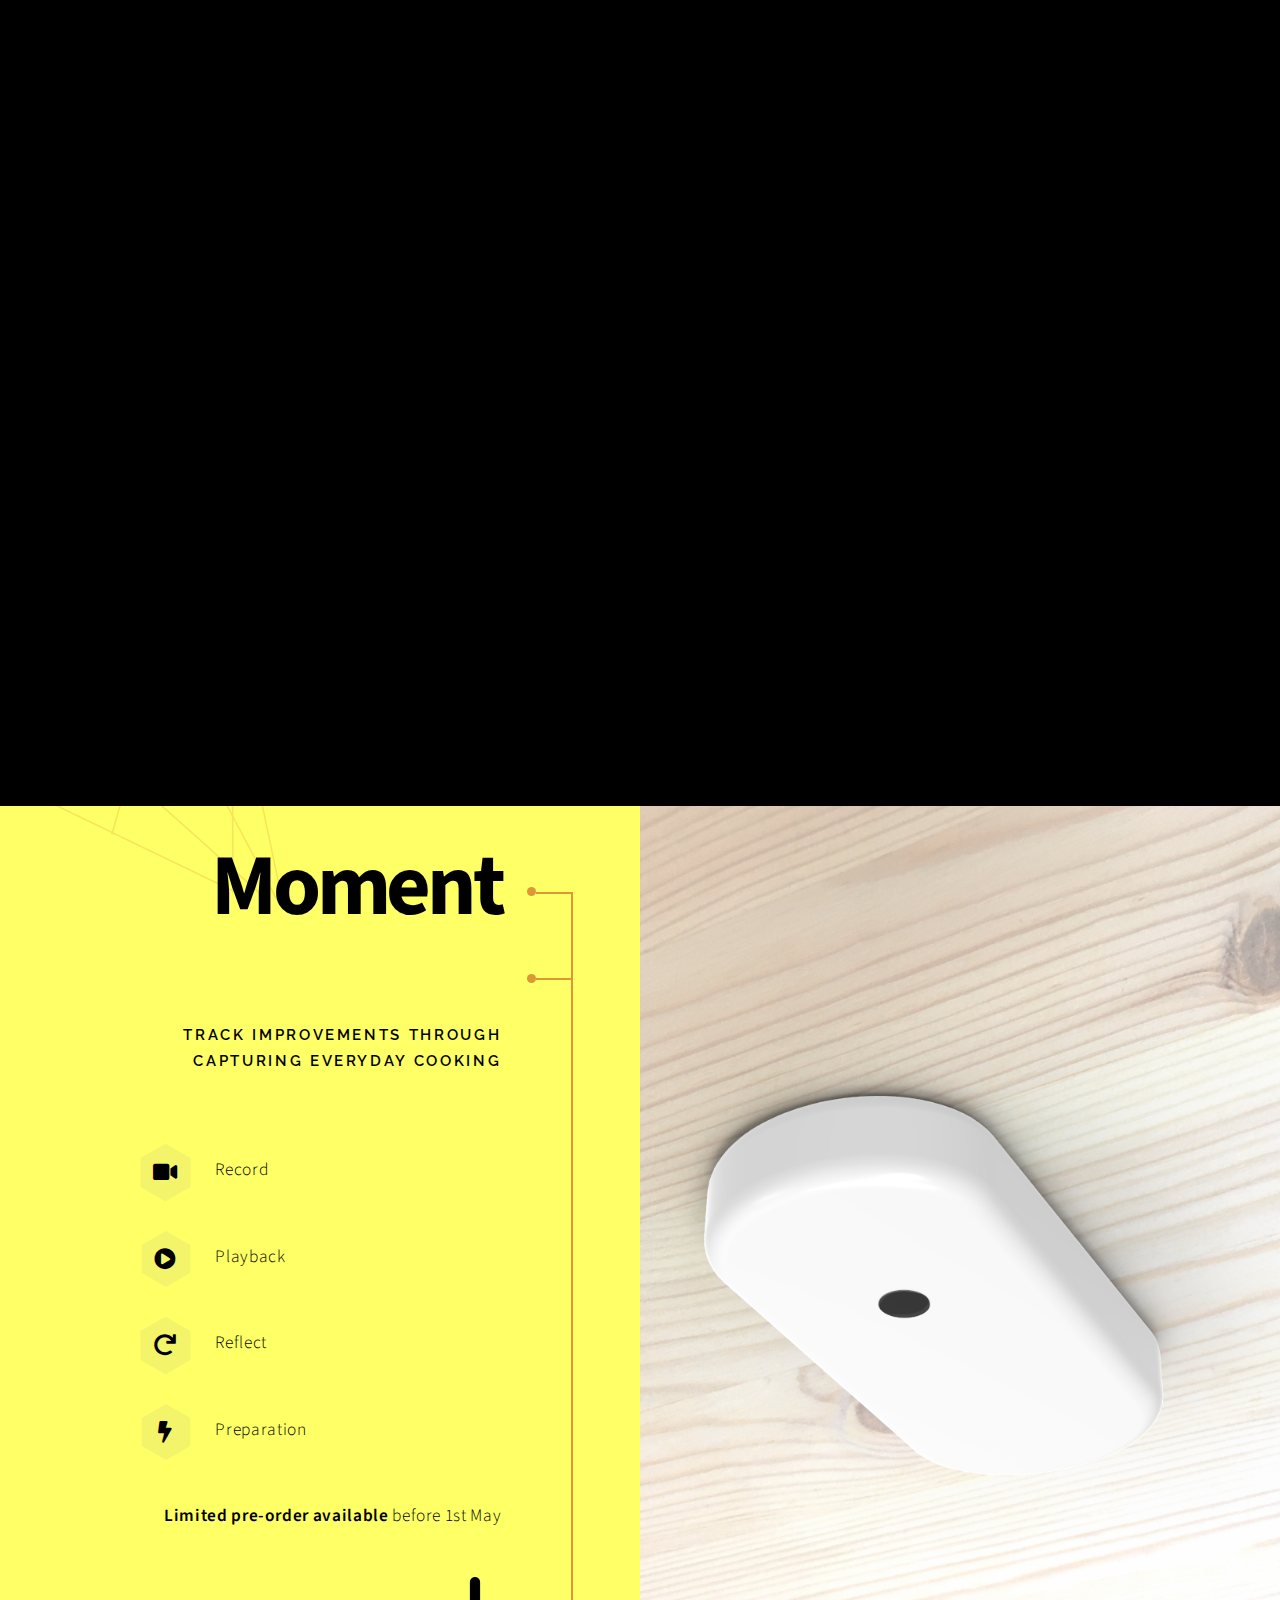
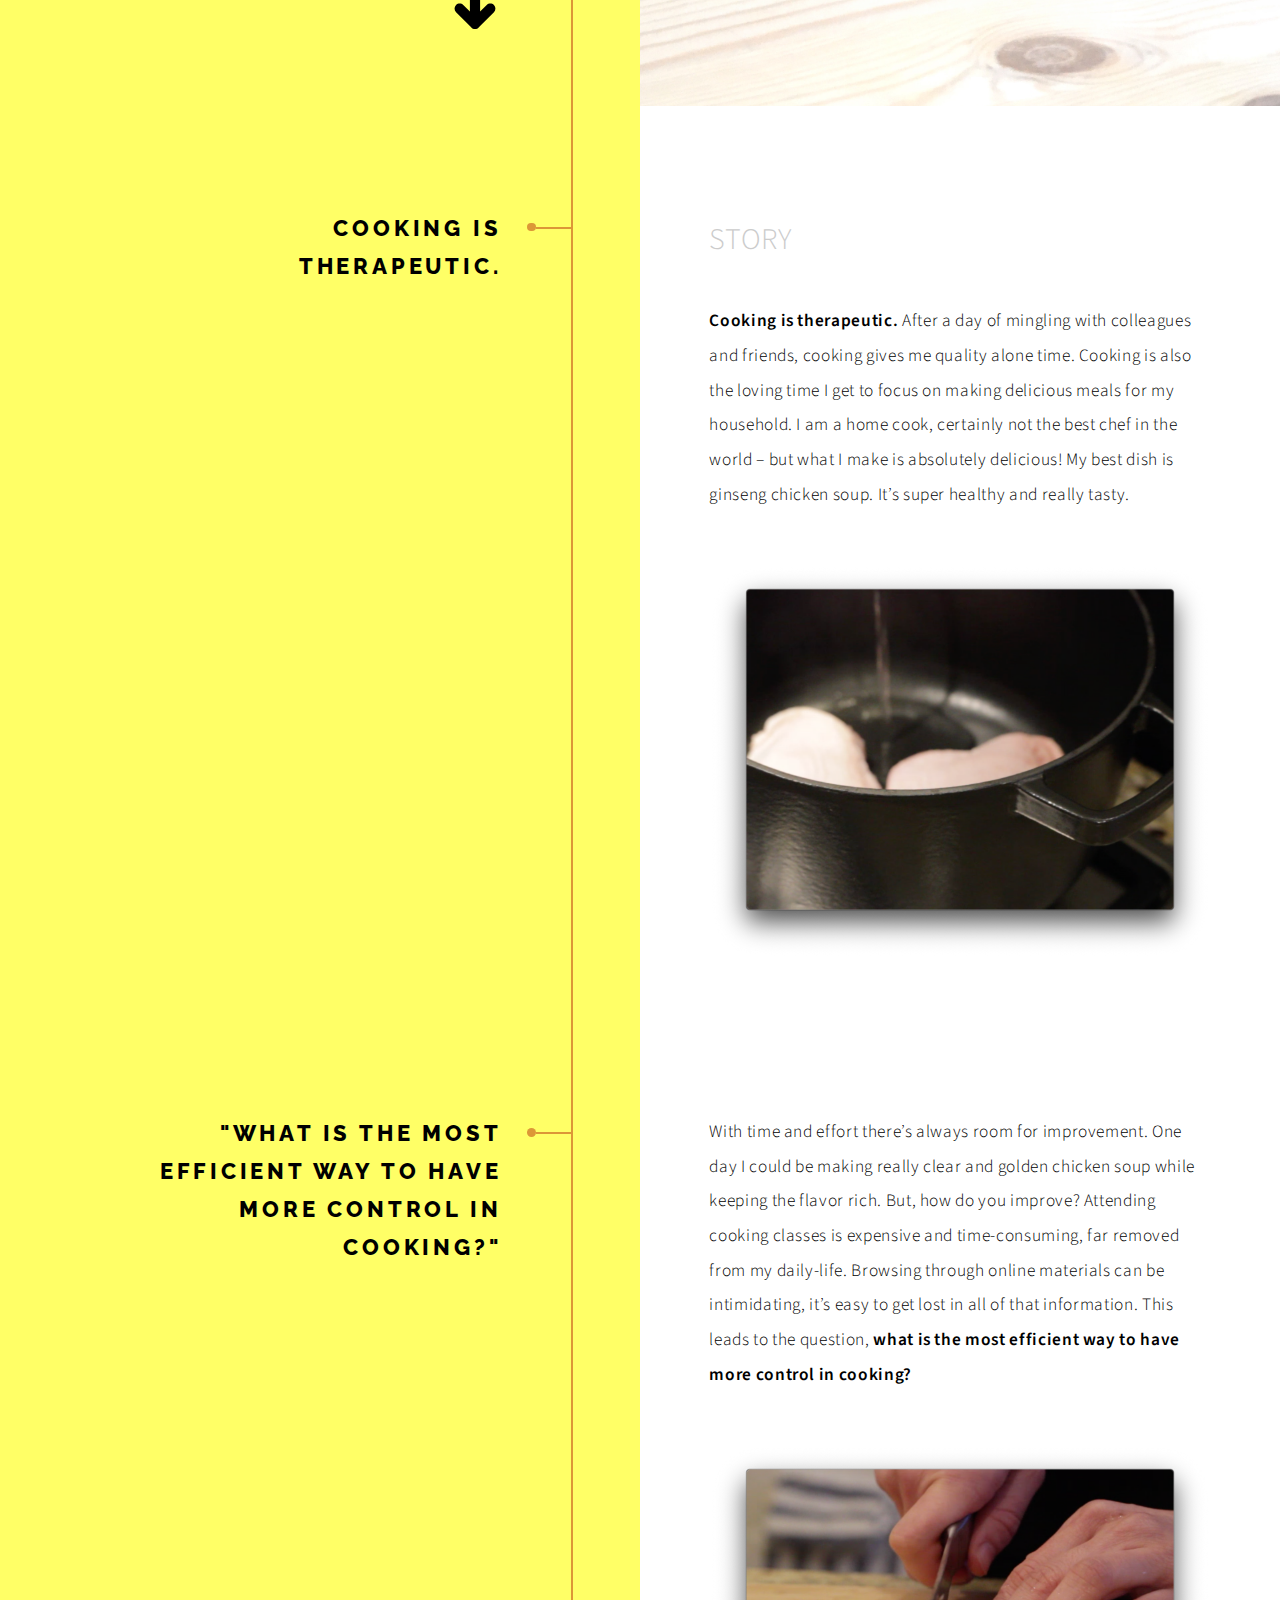
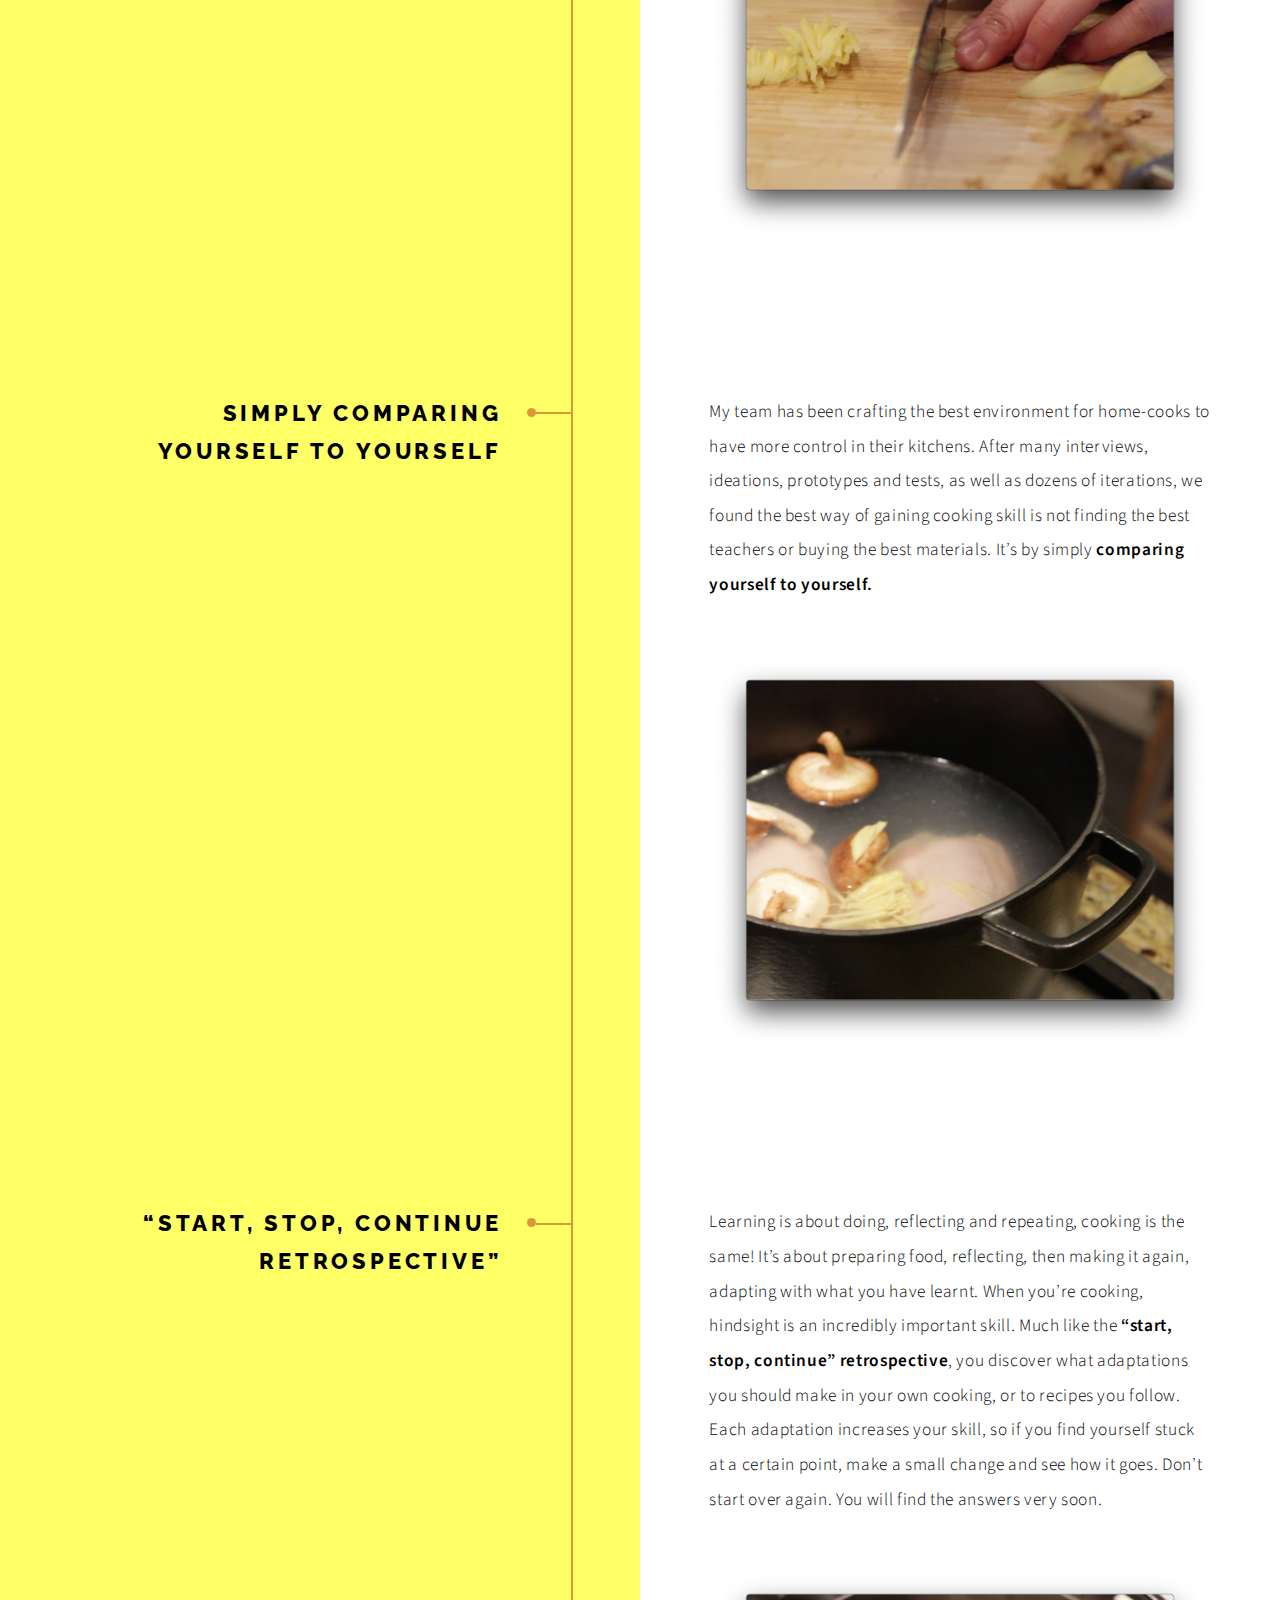
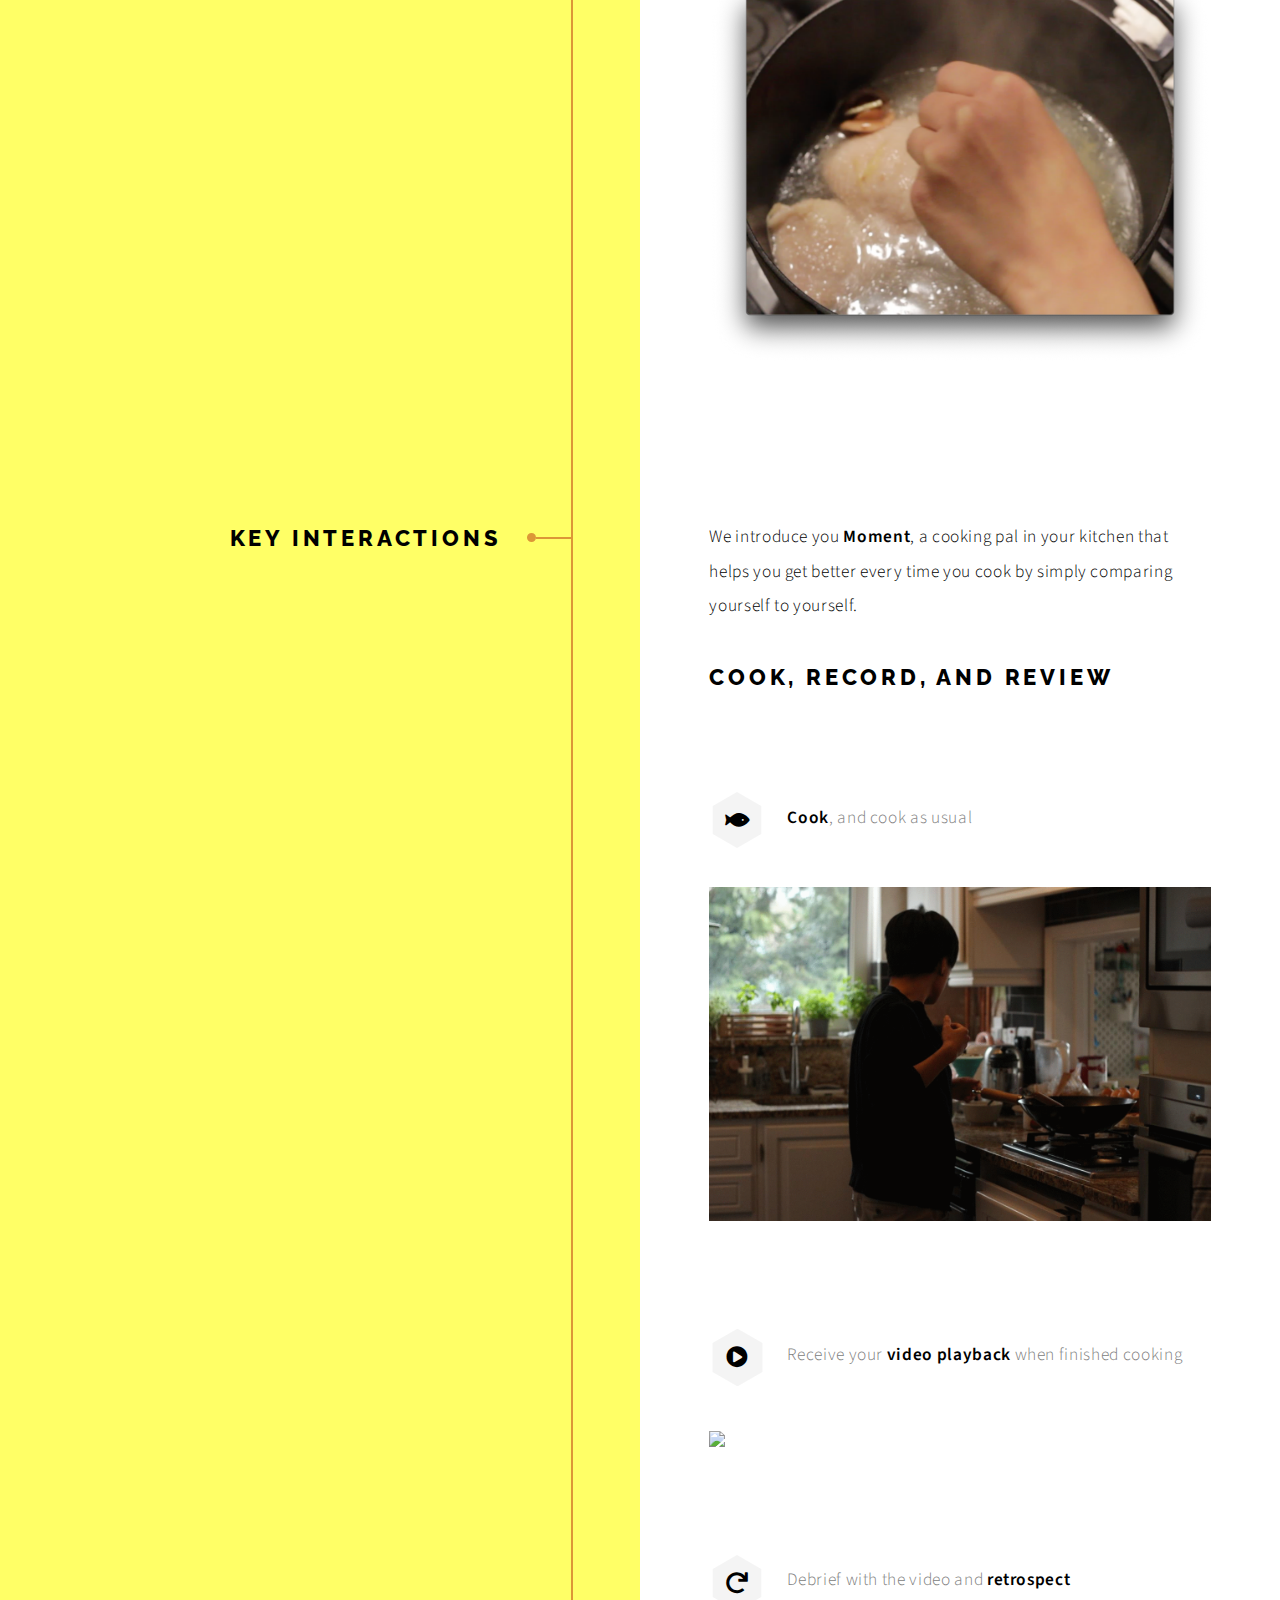
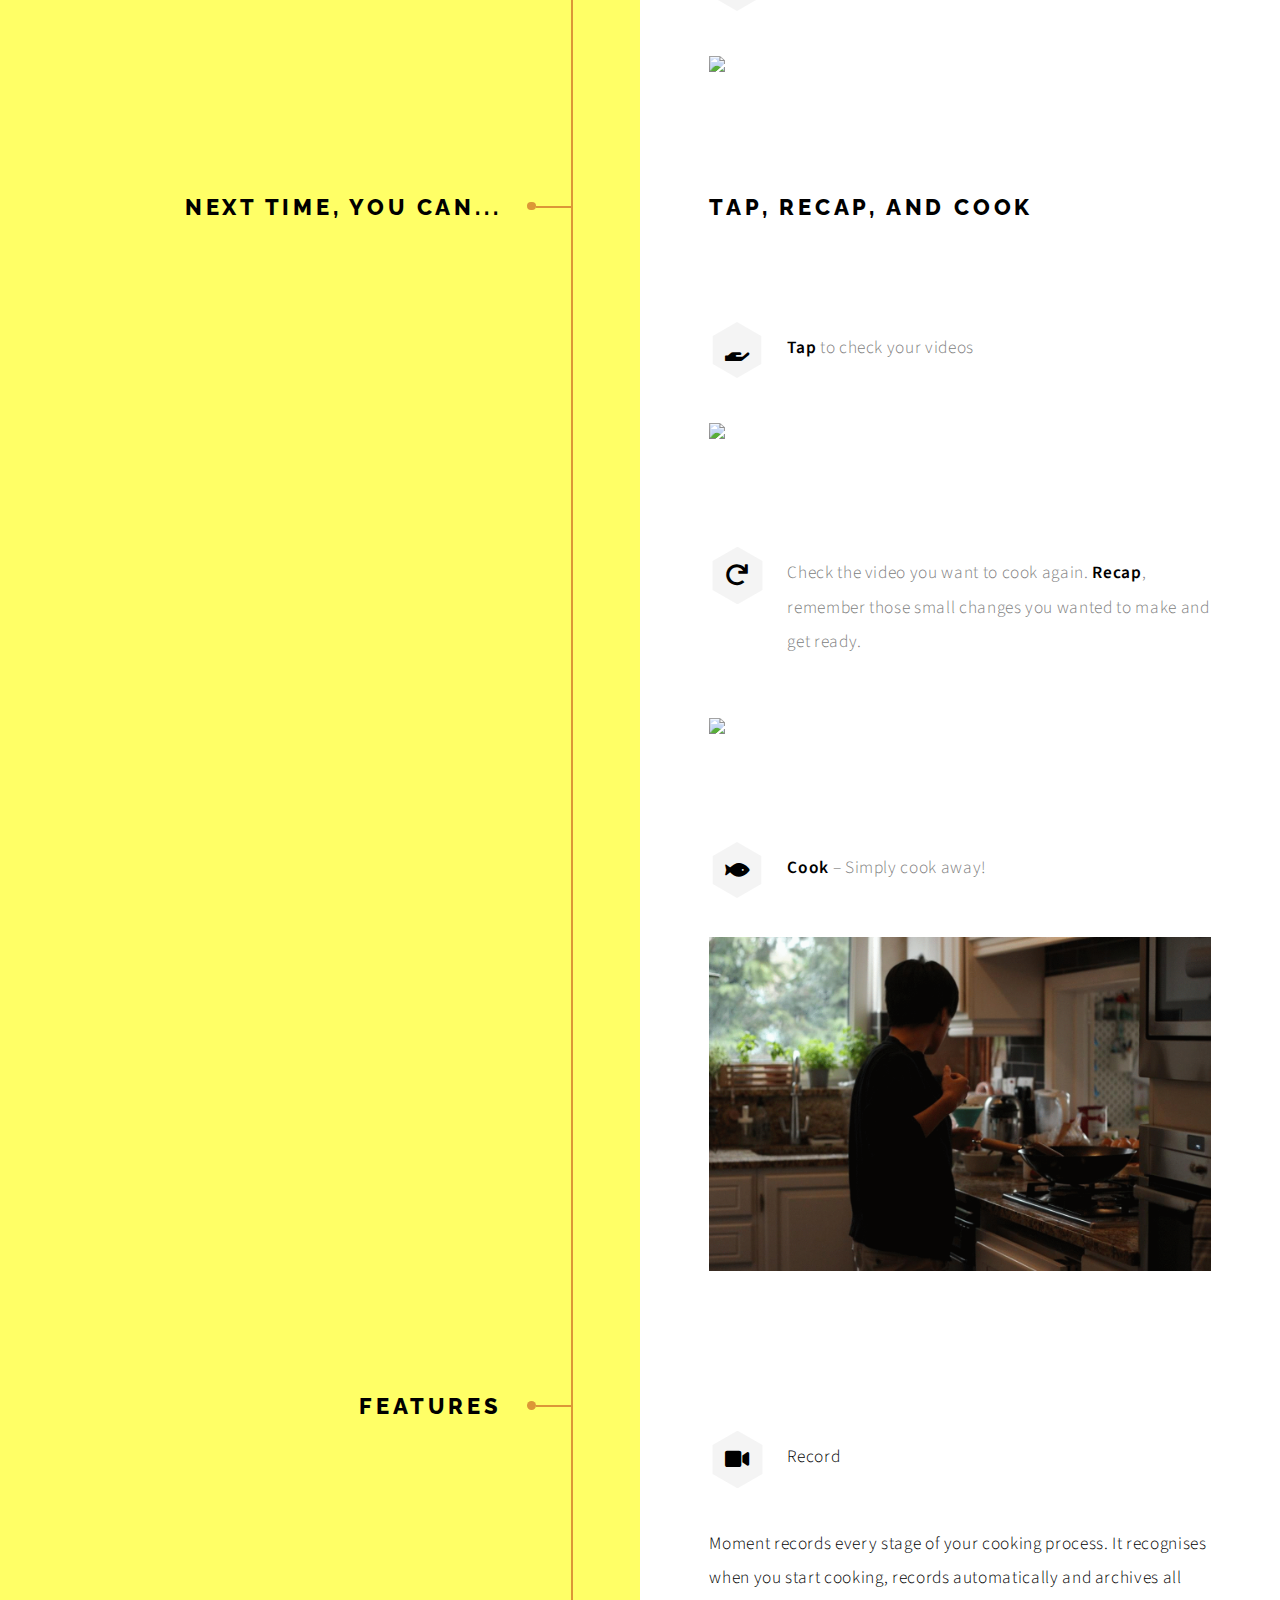
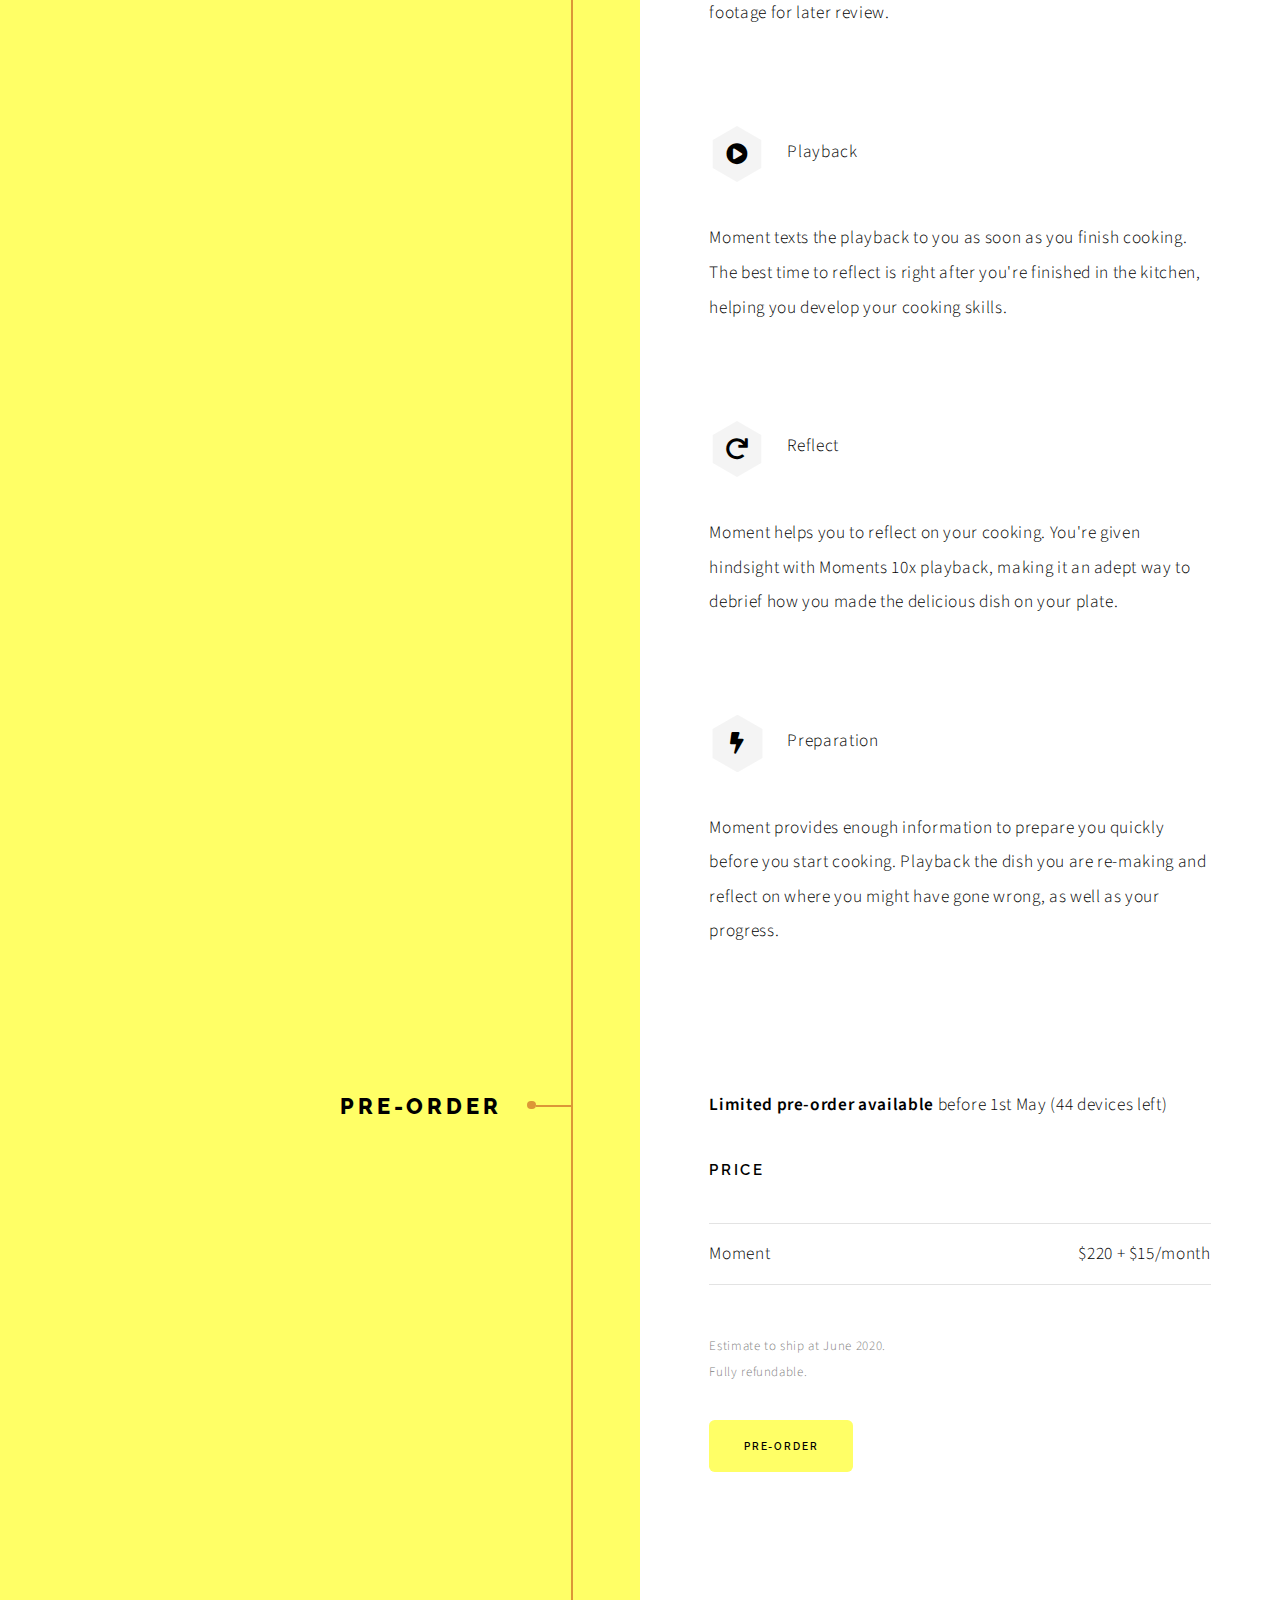
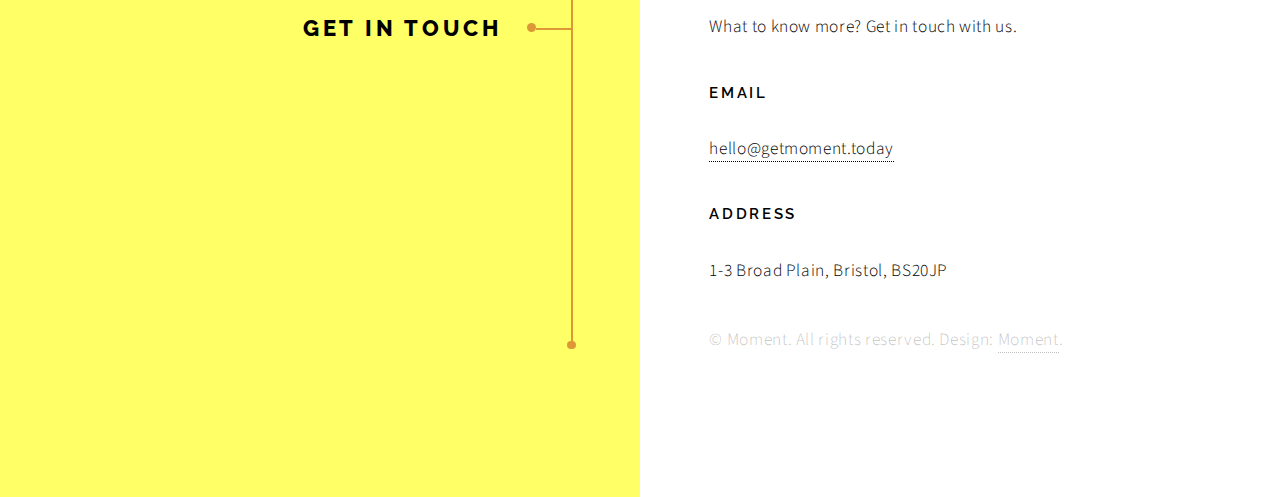
==== index.html @ 379351e0 "rm in your kitchen" ====
<!DOCTYPE HTML>
<!--
	Paradigm Shift by HTML5 UP
	html5up.net | @ajlkn
	Free for personal and commercial use under the CCA 3.0 license (html5up.net/license)
-->
<html>
	<head>
		<title>Moment is ready for pre-order!</title>
		<meta charset="utf-8" />
		<meta name="viewport" content="width=device-width, initial-scale=1, user-scalable=no" />
		<meta name="description" content="" />
		<meta name="keywords" content="" />
		<link rel="stylesheet" href="assets/css/main.css" />
	</head>
	<body>

	<div class="emvideo">
		<iframe width="100%" height="100%"
			src="https://www.youtube.com/embed/pTUvdCluKe8?&amp;version=3&amp;modestbranding=1&amp;rel=0&amp;autoplay=1&amp;loop=1&amp;showinfo=0"  frameborder="0" allowfullscreen>
		</iframe>
	</div>
<!-- wrapper -->
<!-- <div class="highlight-text">
<p>The best way to make improvements: comparing yourself to yourself.</p>
</div> -->
			<div id="wrapper" >
			
				<!-- Intro -->
					<section class="intro">
						<header>
							<h1>Moment</h1>
							<h2><!-- cook like a chef through  everyday cooking --></h2>
							<h3>Track improvements through capturing everyday cooking</h3>
						
							<div>
							<ul class="feature-icons">
								<!-- <li></li> -->
								<li class="icon solid fa-video">
									<div style="float: left;">Record</div></li>
								<li class="icon solid fa-play-circle" >
									<div style="float: left;">Playback</div></li>
								<li class="icon solid fa-redo">
									<div style="float: left;">Reflect</div></li>
								<li class="icon solid fa-bolt">
									<div style="float: left;">Preparation</div></li>
							</ul>

							</div>
							<p><strong>Limited pre-order available</strong> before 1st May</p>
							<ul class="actions">
								<li><a href="#pre-order" class="arrow scrolly"><span class="label">Next</span></a></li>
							</ul>
							
						</header>
					
								
							
						<div class="content">

							<span class="image fill" data-position="center"><img src="images/exp5.png" alt="" /></span>
							<!-- <div style="margin: 99% auto;">
							<ul class="feature-icons" style="position: absolute;">
								<li class="icon solid fa-video" style="width=20%;"><br><br>
									<span style="margin-left: -37.5%; " >Record</span></li>
								<li class="icon solid fa-play-circle" ><br><br>
									<span style="margin-left: -37.5%;">Playback</span></li>
								<li class="icon solid fa-redo"><br><br>
									<span style="margin-left: -37.5%;">Reflect</span></li>
								<li class="icon solid fa-bolt"><br><br>
									<span style="margin-left: -37.5%;">Preparation</span></li>
							</ul>

							</div> -->


			<!-- 			
							<ul class="actions white">
										<li><a href="https://youtu.be/LS_R91rTlcQ" target="_blank" class="button sm-button" style=" position: absolute; top: 50px; right: 50px; border-radius: 50px; background-color: white; opacity: 75%;">Play Video</a></li>
									</ul> -->

							
						</div>
					</section>
						

				<!-- Intro -->
				
					
				<!-- Section first-->
					<!-- Section first: me-->
					<section id="first">
						<header>

							<h2>Cooking is therapeutic.</h2>
						</header>

						<div class="content">

							<p style="font-size: 30px; color: #CCC;">STORY</p>
							<p><strong>Cooking is therapeutic. </strong>After a day of mingling with colleagues and friends, cooking gives me quality alone time. Cooking is also the loving time I get to focus on making delicious meals for my household. I am a home cook, certainly not the best chef in the world – but what I make is absolutely delicious! My best dish is ginseng chicken soup. It’s super healthy and really tasty.</p>
							<span class="image main"><img src="images/story1.png" alt="" /></span>
						</div>
					</section>

					<!-- Section first: problem statement-->
					<section id="first">
						<header>
							<h2>"What is the most efficient way to have more control in cooking?"</h2>
						</header>
						<div class="content">
							<p>With time and effort there’s always room for improvement. One day I could be making really clear and golden chicken soup while keeping the flavor rich. But, how do you improve? Attending cooking classes is expensive and time-consuming, far removed from my daily-life. Browsing through online materials can be intimidating, it’s easy to get lost in all of that information. This leads to the question, <strong>what is the most efficient way to have more control in cooking?</strong></p>

							
							<span class="image main"><img src="images/story2.png" alt="" /></span>
						</div>
					</section>

					<!-- Section first: team, making process-->
					<section id="first">
						<header>
							<h2>simply comparing yourself to yourself</h2>
						</header>
						<div class="content">

							<p>My team has been crafting the best environment for home-cooks to have more control in their kitchens. After many interviews, ideations, prototypes and tests, as well as dozens of iterations, we found the best way of gaining cooking skill is not finding the best teachers or buying the best materials. It’s by simply <strong> comparing yourself to yourself.</strong></p>
							<span class="image main"><img src="images/story3.png" alt="" /></span>
						</div>
					</section>

						<!-- Section first: start stop continue retrospective-->
					<section id="first">
						<header>
							<h2>“Start, stop, continue retrospective”</h2>
						</header>
						<div class="content">
							<p>Learning is about doing, reflecting and repeating, cooking is the same! It’s about preparing food, reflecting, then making it again, adapting with what you have learnt. When you’re cooking, hindsight is an incredibly important skill. Much like the <strong>“start, stop, continue” retrospective</strong>, you discover what adaptations you should make in your own cooking, or to recipes you follow. Each adaptation increases your skill, so if you find yourself stuck at a certain point, make a small change and see how it goes. Don’t start over again. You will find the answers very soon.</p>

							<span class="image main"><img src="images/story4.png" alt="" /></span>
						</div>
					</section>

					<!-- Section Key interaction 1-->
					<section>
						<header>
							<h2>Key interactions</h2>
							<!-- <h2>Cook, record, and review </h2> -->
						</header>
						<div class="content">
							<!-- <p style="font-size: 30px; color: #CCC;">KEY INTERACTIONS</p> -->
							<p>We introduce you <strong>Moment</strong>, a cooking pal in your kitchen that helps you get better every time you cook by simply comparing yourself to yourself.</p>

							<h2>Cook, record, and review </h2>
							<!-- Cook -->
							<ul class="feature-icons">
								<li class="icon solid fa-fish"> <strong>Cook</strong><span style="color:grey;">, and cook as usual</span> </li>
								
							</ul>
								<!-- <ul style="margin-left: 60px;">
									<li>Cook as usual</li>
									<li>No setup required</li>
									<li>Moment starts automatically</li>
								</ul> -->
							<img src="images/gif/1shu.gif" style="width: 100%; height:auto;"/>
							<!-- <iframe src="https://giphy.com/embed/JRgSTg8Em5nUZU7erB" width="400" height="320" frameBorder="0" class="giphy-embed" allowFullScreen></iframe><p><a href="https://giphy.com/gifs/JRgSTg8Em5nUZU7erB">via GIPHY</a></p> -->
								
							<!-- Notified -->
							<ul class="feature-icons" >
								<!-- fa-cloud-download-alt fa-photo-video  -->
								<li class="icon solid fa-play-circle" >  <span style="color:grey;"> Receive your <strong>video playback</strong>  when finished cooking</span></li>
								
							</ul>
								<!-- <ul style="margin-left: 60px;">
									<li>Moment stops automatically when you finish cooking</li>
									<li>You'll get notified when video's uploaded</li>
								</ul> -->
							<img src="images/gif/2notified.gif" style="width: 100%; height:auto;"/>
							
							<!-- Retrospect -->
							<ul class="feature-icons">
								<li class="icon solid fa-redo"> <span style="color:grey;"> Debrief with the video and</span> <strong>retrospect</strong></li>
								
							</ul>
							<!-- 	<ul style="margin-left: 60px;">
									<li>Check your video</li>
									<li>Debrief and Retrospect</li>
								</ul> -->
							<img src="images/gif/3michael.gif" style="width: 100%; height:auto;"/>
						
						
							
						</div>

					</section>

					<!-- Section Key interaction 2-->
					<section>
						<header>
							<h2>Next time, you can...</h2>
						</header>
						<div class="content">
							
							<!-- <p style="font-size: 30px; color: #EEE;"></p> -->
						<h2>Tap, recap, and cook</h2>
							<!-- Tap -->
							<ul class="feature-icons" >
								<li class="icon solid fa-hand-holding"><strong>Tap</strong><span style="color:grey;"> to check your videos</span></li>
								
							</ul>
							<!-- 	<ul style="margin-left: 60px;" style=" width: 800px;">
									<li>Tap Moment when you’re about to cook</li>
									<li>Access to your videos</li>
								</ul> -->
							<img src="images/gif/1tap.gif" style="width: 100%; height:auto;"/>

							<ul class="feature-icons" >
								<li class="icon solid fa-redo"> <span style="color:grey;">Check the video you want to cook again. <strong>Recap</strong>, remember those small changes you wanted to make and get ready.</span></li>
								
							</ul>
								<!-- <ul style="margin-left: 60px;" >
									<li>Review the dish you want to make again</li>
									<li>Get ready with just enough information</li>
									<li>Make mental notes on the hindsights</li>
								</ul> -->
							<img src="images/gif/3michael.gif" style="width: 100%; height:auto;"/>

							<ul class="feature-icons">
								<li class="icon solid fa-fish"><strong>Cook</strong><span style="color:grey;"> –  Simply cook away!</span></li>

							</ul>
							<!-- 	<ul style="margin-left: 60px;" style=" width: 800px;">
									<li>Cook naturally and creatively</li>
									<li>Pay attention to those hindsights</li>
									<li>Have more control in cooking over time</li>
								</ul> -->
							<img src="images/gif/1shu.gif" style="width: 100%; height:auto;"/>
						
							
						</div>
						
					</section>
					

				<!-- Section Values-->
					<section>
						<header>
							<h2>Features</h2>
						</header>
						<div class="content">
							
							<ul class="feature-icons">
								<li class="icon solid fa-video">Record</li>
							</ul>
							<p>Moment records every stage of your cooking process. It recognises when you start cooking, records automatically and archives all footage for later review.</p>
							<ul class="feature-icons">
								<li class="icon solid fa-play-circle">Playback</li>
							</ul>
							<p >Moment texts the playback to you as soon as you finish cooking. The best time to reflect is right after you're finished in the kitchen, helping you develop your cooking skills.</p>
							<ul class="feature-icons">
								<li class="icon solid fa-redo">Reflect</li>
							</ul>
							<p >Moment helps you to reflect on your cooking. You're given hindsight with Moments 10x playback, making it an adept way to debrief how you made the delicious dish on your plate.</p>
							<ul class="feature-icons">
								<li class="icon solid fa-bolt">Preparation</li>
							</ul>
							<p >Moment provides enough information to prepare you quickly before you start cooking. Playback the dish you are re-making and reflect on where you might have gone wrong, as well as your progress.</p>

							<!-- <ul class="feature-icons">
								<li class="icon solid fa-video">Auto Record</li>
							</ul>
							<p style="width:30em;">Moment records every moment of your cooking for you. It recognizes when you start cooking, records automatically and archives all your cooking for later review.</p>
							<ul class="feature-icons">
								<li class="icon solid fa-play-circle">Instant Playback</li>
							</ul>
							<p style="width:30em;"> Moment texts you the playback every time you finish cooking. The best timing for retrospective is right after cooking.</p>
							<ul class="feature-icons">
								<li class="icon solid fa-redo">Nimble Retrospect</li>
							</ul>
							<p style="width:30em;">Moment helps you to retrospect and hindsight efficiently. It gives you a 10x playback which makes it the most nimble way to debrief what makes the delicious dish in front of you.</p>
							<ul class="feature-icons">
								<li class="icon solid fa-bolt">Efficient Preparation</li>
							</ul>
							<p style="width:30em;">Moment provides you just enough information to get ready quickly before cooking. Play back the dish you want to cook again, that playback will set you ready straight away.</p> -->
						</div>
					</section>

					

				<!-- Section -->
<!-- 					<section>
						<header>
							<h2>IN YOUR KITCHEN</h2>
						</header>
						<div class="content">
							<p>We design Moment to look good <strong>in your kitchen</strong> as it blends well in the background.</p>

						
								<section>
									<header>
										<h3>in your kitchen</h3>
										<p>Place Moment in your kitchen, whether it's under wall cabinets or on the wall right above hobs. Put it, forget about it, and cook as usual. </p>
									</header>
									<div class="content">
										<div class="gallery">
											<a href="images/gallery/fulls/kitchen06.jpg" class="landscape"><img src="images/gallery/thumbs/kitchen06.jpg" alt="" /></a>
											<a href="images/gallery/fulls/kitchen02.jpg" ><img src="images/gallery/thumbs/kitchen02.jpg" alt="" /></a>
											<a href="images/gallery/fulls/kitchen03.jpg"><img src="images/gallery/thumbs/kitchen03.jpg" alt="" /></a>
											<a href="images/gallery/fulls/kitchen08.jpg" class="landscape"><img src="images/gallery/thumbs/kitchen08.jpg" alt="" /></a>
										</div>
									</div>
								</section>

						</div>
					</section> -->

				<!-- Section -->
					<section id="pre-order">
						<header>
							<h2>Pre-order</h2>
						</header>
						<div class="content">
							<p><strong>Limited pre-order available</strong> before 1st May (44 devices left) </p>
							
							<h4>Price</h4>
							<ul class="alt">
								<li></li>
								<li>
								Moment <div style="float: right;">$220 + $15/month</div>
								<br>							
								</li>
								<li></li>
								
							</ul>

							<div style="font-size: small; color: grey;"> Estimate to ship at June 2020. <br> Fully refundable. <br></div>
							<br>
							
									<ul class="actions">
										<li><a href="https://www.paypal.me/getmomenttoday/220" class="button primary">Pre-order</a></li>
									</ul>
						</div>
					</section>

				<!-- Section -->
					<section>
						<header>
							<h2>Get in touch</h2>
						</header>
						<div class="content">
							<!-- <p><strong>Get in touch</strong> with us through email.</p> -->

							<p>What to know more? Get in touch with us.</p>
							<h4>Email</h4>
							<a href="#">hello@getmoment.today</a>
							
							<p>
							<h4>Address</h4>
							<span>1-3 Broad Plain, Bristol, BS20JP</span>
							</p>
						

						</div>
						<footer>
						

						</footer>
					</section>

				<!-- Copyright -->

					<div class="copyright">&copy; Moment. All rights reserved. Design: <a href="https://getmomemt.today">Moment</a>.</div>

			</div>

		<!-- Scripts -->
			<script src="assets/js/jquery.min.js"></script>
			<script src="assets/js/jquery.scrolly.min.js"></script>
			<script src="assets/js/browser.min.js"></script>
			<script src="assets/js/breakpoints.min.js"></script>
			<script src="assets/js/util.js"></script>
			<script src="assets/js/main.js"></script>

	</body>
</html>
---- assets/css/main.css ----
@charset "UTF-8";
@import 'fontawesome-all.min.css';
@import url("https://fonts.googleapis.com/css?family=Source+Sans+Pro:300,600,700,300i,600i,700i|Raleway:600,800");
/*
	Paradigm Shift by HTML5 UP
	html5up.net | @ajlkn
	Free for personal and commercial use under the CCA 3.0 license (html5up.net/license)
*/
html, body, div, span, applet, object,
iframe, h1, h2, h3, h4, h5, h6, p, blockquote,
pre, a, abbr, acronym, address, big, cite,
code, del, dfn, em, img, ins, kbd, q, s, samp,
small, strike, strong, sub, sup, tt, var, b,
u, i, center, dl, dt, dd, ol, ul, li, fieldset,
form, label, legend, table, caption, tbody,
tfoot, thead, tr, th, td, article, aside,
canvas, details, embed, figure, figcaption,
footer, header, hgroup, menu, nav, output, ruby,
section, summary, time, mark, audio, video {
  margin: 0;
  padding: 0;
  border: 0;
  font-size: 100%;
  font: inherit;
  vertical-align: baseline;
}

article, aside, details, figcaption, figure,
footer, header, hgroup, menu, nav, section {
  display: block;
}

body {
  line-height: 1;
}

ol, ul {
  list-style: none;
}

blockquote, q {
  quotes: none;
}
blockquote:before, blockquote:after, q:before, q:after {
  content: "";
  content: none;
}

table {
  border-collapse: collapse;
  border-spacing: 0;
}

body {
  -webkit-text-size-adjust: none;
}

mark {
  background-color: transparent;
  color: inherit;
}

input::-moz-focus-inner {
  border: 0;
  padding: 0;
}

input, select, textarea {
  -moz-appearance: none;
  -webkit-appearance: none;
  -ms-appearance: none;
  appearance: none;
}

/* Basic */
@-ms-viewport {
  width: device-width;
}
body {
  -ms-overflow-style: scrollbar;
}

@media screen and (max-width: 480px) {
  html, body {
    min-width: 320px;
  }
}
html {
  box-sizing: border-box;
}

*, *:before, *:after {
  box-sizing: inherit;
}

html {
  overflow-x: hidden;
}

body {
  background: #ffffff;
  overflow-x: hidden;
}
body.is-preload *, body.is-preload *:before, body.is-preload *:after {
  -moz-animation: none !important;
  -webkit-animation: none !important;
  -ms-animation: none !important;
  animation: none !important;
  -moz-transition: none !important;
  -webkit-transition: none !important;
  -ms-transition: none !important;
  transition: none !important;
}

/* Typography */
html {
  font-size: 18pt;
}
@media screen and (max-width: 1920px) {
  html {
    font-size: 13pt;
  }
}
@media screen and (max-width: 1152px) {
  html {
    font-size: 14pt;
  }
}
@media screen and (max-width: 736px) {
  html {
    font-size: 12pt;
  }
}
@media screen and (max-width: 480px) {
  html {
    font-size: 11pt;
  }
}

body {
  background-color: #ffffff;
  color: #000000;
}

body, input, select, textarea {
  color: #000000;
  font-family: "Source Sans Pro", Helvetica, sans-serif;
  font-size: 1rem;
  font-weight: 300;
  letter-spacing: 0.0375em;
  line-height: 2;
}

a {
  -moz-transition: border-bottom-color 0.25s ease-in-out;
  -webkit-transition: border-bottom-color 0.25s ease-in-out;
  -ms-transition: border-bottom-color 0.25s ease-in-out;
  transition: border-bottom-color 0.25s ease-in-out;
  text-decoration: none;
  color: #000000;
  border-bottom: dotted 1px;
}
a:hover {
  text-decoration: none;
  border-bottom-color: transparent;
}

strong, b {
  font-weight: 600;
  color: #000000;
}

em, i {
  font-style: italic;
}

p {
  margin: 0 0 2rem 0;
}

h1, h2, h3, h4, h5, h6 {
  color: #000000;
  font-family: "Raleway", Helvetica, sans-serif;
  font-weight: 600;
  letter-spacing: 0.175em;
  line-height: 1.75;
  margin: 0 0 1.5rem 0;
  text-transform: uppercase;
}
h1 a, h2 a, h3 a, h4 a, h5 a, h6 a {
  color: inherit;
  text-decoration: none;
}

h1 {
  font-family: "Source Sans Pro", Helvetica, sans-serif;
  font-size: 5rem;
  font-weight: 700;
  letter-spacing: -0.05em;
  line-height: 1.1;
  margin: 0 0 1.5rem 0;
  text-transform: none;
}

h2 {
  font-size: 1.25rem;
  font-weight: 800;
  margin: 0 0 2rem 0;
}

h3 {
  font-size: 0.875rem;
}

h4 {
  font-size: 0.875rem;
}

h5 {
  font-size: 0.75rem;
}

h6 {
  font-size: 0.625rem;
}

@media screen and (max-width: 736px) {
  h1 {
    font-size: 4.5rem;
    line-height: 1.1;
  }

  h2 {
    font-size: 1.25rem;
    line-height: 1.7;
  }

  h3 {
    font-size: 0.9rem;
  }

  h4 {
    font-size: 0.75rem;
  }

  h5 {
    font-size: 0.675rem;
  }
}
@media screen and (max-width: 360px) {
  h1 {
    font-size: 3.75rem;
  }

  h2 {
    font-size: 1.125rem;
  }

  h3 {
    font-size: 0.8rem;
  }

  h4 {
    font-size: 0.675rem;
  }

  h5 {
    font-size: 0.675rem;
  }
}
sub {
  font-size: 0.8rem;
  position: relative;
  top: 0.5rem;
}

sup {
  font-size: 0.8rem;
  position: relative;
  top: -0.5rem;
}

blockquote {
  border-left: solid 0.5rem rgba(144, 144, 144, 0.25);
  font-style: italic;
  margin: 0 0 2rem 0;
  padding: 1rem 0 1rem 2rem;
}

code {
  background: rgba(144, 144, 144, 0.1);
  border-radius: 0.325rem;
  font-family: "Courier New", monospace;
  font-size: 0.9rem;
  margin: 0 0.25rem;
  padding: 0.25rem 0.65rem;
}

pre {
  -webkit-overflow-scrolling: touch;
  font-family: "Courier New", monospace;
  font-size: 0.9rem;
  margin: 0 0 2rem 0;
  width: 100%;
}
pre code {
  display: block;
  line-height: 1.75;
  padding: 1rem 1.5rem;
  overflow-x: auto;
}

hr {
  border: 0;
  border-bottom: solid 2px rgba(144, 144, 144, 0.25);
  margin: 3rem 0;
}
hr.major {
  margin: 5rem 0;
}
@media screen and (max-width: 736px) {
  hr.major {
    margin: 3rem 0;
  }
}

/* Row */
.row {
  display: flex;
  flex-wrap: wrap;
  box-sizing: border-box;
  align-items: stretch;
}
.row > * {
  box-sizing: border-box;
}
.row.gtr-uniform > * > :last-child {
  margin-bottom: 0;
}
.row.aln-left {
  justify-content: flex-start;
}
.row.aln-center {
  justify-content: center;
}
.row.aln-right {
  justify-content: flex-end;
}
.row.aln-top {
  align-items: flex-start;
}
.row.aln-middle {
  align-items: center;
}
.row.aln-bottom {
  align-items: flex-end;
}
.row > .imp {
  order: -1;
}
.row > .col-1 {
  width: 8.3333333333%;
}
.row > .off-1 {
  margin-left: 8.3333333333%;
}
.row > .col-2 {
  width: 16.6666666667%;
}
.row > .off-2 {
  margin-left: 16.6666666667%;
}
.row > .col-3 {
  width: 25%;
}
.row > .off-3 {
  margin-left: 25%;
}
.row > .col-4 {
  width: 33.3333333333%;
}
.row > .off-4 {
  margin-left: 33.3333333333%;
}
.row > .col-5 {
  width: 41.6666666667%;
}
.row > .off-5 {
  margin-left: 41.6666666667%;
}
.row > .col-6 {
  width: 50%;
}
.row > .off-6 {
  margin-left: 50%;
}
.row > .col-7 {
  width: 58.3333333333%;
}
.row > .off-7 {
  margin-left: 58.3333333333%;
}
.row > .col-8 {
  width: 66.6666666667%;
}
.row > .off-8 {
  margin-left: 66.6666666667%;
}
.row > .col-9 {
  width: 75%;
}
.row > .off-9 {
  margin-left: 75%;
}
.row > .col-10 {
  width: 83.3333333333%;
}
.row > .off-10 {
  margin-left: 83.3333333333%;
}
.row > .col-11 {
  width: 91.6666666667%;
}
.row > .off-11 {
  margin-left: 91.6666666667%;
}
.row > .col-12 {
  width: 100%;
}
.row > .off-12 {
  margin-left: 100%;
}
.row.gtr-0 {
  margin-top: 0;
  margin-left: 0rem;
}
.row.gtr-0 > * {
  padding: 0 0 0 0rem;
}
.row.gtr-0.gtr-uniform {
  margin-top: 0rem;
}
.row.gtr-0.gtr-uniform > * {
  padding-top: 0rem;
}
.row.gtr-25 {
  margin-top: 0;
  margin-left: -0.5rem;
}
.row.gtr-25 > * {
  padding: 0 0 0 0.5rem;
}
.row.gtr-25.gtr-uniform {
  margin-top: -0.5rem;
}
.row.gtr-25.gtr-uniform > * {
  padding-top: 0.5rem;
}
.row.gtr-50 {
  margin-top: 0;
  margin-left: -1rem;
}
.row.gtr-50 > * {
  padding: 0 0 0 1rem;
}
.row.gtr-50.gtr-uniform {
  margin-top: -1rem;
}
.row.gtr-50.gtr-uniform > * {
  padding-top: 1rem;
}
.row {
  margin-top: 0;
  margin-left: -2rem;
}
.row > * {
  padding: 0 0 0 2rem;
}
.row.gtr-uniform {
  margin-top: -2rem;
}
.row.gtr-uniform > * {
  padding-top: 2rem;
}
.row.gtr-150 {
  margin-top: 0;
  margin-left: -3rem;
}
.row.gtr-150 > * {
  padding: 0 0 0 3rem;
}
.row.gtr-150.gtr-uniform {
  margin-top: -3rem;
}
.row.gtr-150.gtr-uniform > * {
  padding-top: 3rem;
}
.row.gtr-200 {
  margin-top: 0;
  margin-left: -4rem;
}
.row.gtr-200 > * {
  padding: 0 0 0 4rem;
}
.row.gtr-200.gtr-uniform {
  margin-top: -4rem;
}
.row.gtr-200.gtr-uniform > * {
  padding-top: 4rem;
}
@media screen and (max-width: 1920px) {
  .row {
    display: flex;
    flex-wrap: wrap;
    box-sizing: border-box;
    align-items: stretch;
  }
  .row > * {
    box-sizing: border-box;
  }
  .row.gtr-uniform > * > :last-child {
    margin-bottom: 0;
  }
  .row.aln-left {
    justify-content: flex-start;
  }
  .row.aln-center {
    justify-content: center;
  }
  .row.aln-right {
    justify-content: flex-end;
  }
  .row.aln-top {
    align-items: flex-start;
  }
  .row.aln-middle {
    align-items: center;
  }
  .row.aln-bottom {
    align-items: flex-end;
  }
  .row > .imp-xlarge {
    order: -1;
  }
  .row > .col-1-xlarge {
    width: 8.3333333333%;
  }
  .row > .off-1-xlarge {
    margin-left: 8.3333333333%;
  }
  .row > .col-2-xlarge {
    width: 16.6666666667%;
  }
  .row > .off-2-xlarge {
    margin-left: 16.6666666667%;
  }
  .row > .col-3-xlarge {
    width: 25%;
  }
  .row > .off-3-xlarge {
    margin-left: 25%;
  }
  .row > .col-4-xlarge {
    width: 33.3333333333%;
  }
  .row > .off-4-xlarge {
    margin-left: 33.3333333333%;
  }
  .row > .col-5-xlarge {
    width: 41.6666666667%;
  }
  .row > .off-5-xlarge {
    margin-left: 41.6666666667%;
  }
  .row > .col-6-xlarge {
    width: 50%;
  }
  .row > .off-6-xlarge {
    margin-left: 50%;
  }
  .row > .col-7-xlarge {
    width: 58.3333333333%;
  }
  .row > .off-7-xlarge {
    margin-left: 58.3333333333%;
  }
  .row > .col-8-xlarge {
    width: 66.6666666667%;
  }
  .row > .off-8-xlarge {
    margin-left: 66.6666666667%;
  }
  .row > .col-9-xlarge {
    width: 75%;
  }
  .row > .off-9-xlarge {
    margin-left: 75%;
  }
  .row > .col-10-xlarge {
    width: 83.3333333333%;
  }
  .row > .off-10-xlarge {
    margin-left: 83.3333333333%;
  }
  .row > .col-11-xlarge {
    width: 91.6666666667%;
  }
  .row > .off-11-xlarge {
    margin-left: 91.6666666667%;
  }
  .row > .col-12-xlarge {
    width: 100%;
  }
  .row > .off-12-xlarge {
    margin-left: 100%;
  }
  .row.gtr-0 {
    margin-top: 0;
    margin-left: 0rem;
  }
  .row.gtr-0 > * {
    padding: 0 0 0 0rem;
  }
  .row.gtr-0.gtr-uniform {
    margin-top: 0rem;
  }
  .row.gtr-0.gtr-uniform > * {
    padding-top: 0rem;
  }
  .row.gtr-25 {
    margin-top: 0;
    margin-left: -0.5rem;
  }
  .row.gtr-25 > * {
    padding: 0 0 0 0.5rem;
  }
  .row.gtr-25.gtr-uniform {
    margin-top: -0.5rem;
  }
  .row.gtr-25.gtr-uniform > * {
    padding-top: 0.5rem;
  }
  .row.gtr-50 {
    margin-top: 0;
    margin-left: -1rem;
  }
  .row.gtr-50 > * {
    padding: 0 0 0 1rem;
  }
  .row.gtr-50.gtr-uniform {
    margin-top: -1rem;
  }
  .row.gtr-50.gtr-uniform > * {
    padding-top: 1rem;
  }
  .row {
    margin-top: 0;
    margin-left: -2rem;
  }
  .row > * {
    padding: 0 0 0 2rem;
  }
  .row.gtr-uniform {
    margin-top: -2rem;
  }
  .row.gtr-uniform > * {
    padding-top: 2rem;
  }
  .row.gtr-150 {
    margin-top: 0;
    margin-left: -3rem;
  }
  .row.gtr-150 > * {
    padding: 0 0 0 3rem;
  }
  .row.gtr-150.gtr-uniform {
    margin-top: -3rem;
  }
  .row.gtr-150.gtr-uniform > * {
    padding-top: 3rem;
  }
  .row.gtr-200 {
    margin-top: 0;
    margin-left: -4rem;
  }
  .row.gtr-200 > * {
    padding: 0 0 0 4rem;
  }
  .row.gtr-200.gtr-uniform {
    margin-top: -4rem;
  }
  .row.gtr-200.gtr-uniform > * {
    padding-top: 4rem;
  }
}
@media screen and (max-width: 1280px) {
  .row {
    display: flex;
    flex-wrap: wrap;
    box-sizing: border-box;
    align-items: stretch;
  }
  .row > * {
    box-sizing: border-box;
  }
  .row.gtr-uniform > * > :last-child {
    margin-bottom: 0;
  }
  .row.aln-left {
    justify-content: flex-start;
  }
  .row.aln-center {
    justify-content: center;
  }
  .row.aln-right {
    justify-content: flex-end;
  }
  .row.aln-top {
    align-items: flex-start;
  }
  .row.aln-middle {
    align-items: center;
  }
  .row.aln-bottom {
    align-items: flex-end;
  }
  .row > .imp-large {
    order: -1;
  }
  .row > .col-1-large {
    width: 8.3333333333%;
  }
  .row > .off-1-large {
    margin-left: 8.3333333333%;
  }
  .row > .col-2-large {
    width: 16.6666666667%;
  }
  .row > .off-2-large {
    margin-left: 16.6666666667%;
  }
  .row > .col-3-large {
    width: 25%;
  }
  .row > .off-3-large {
    margin-left: 25%;
  }
  .row > .col-4-large {
    width: 33.3333333333%;
  }
  .row > .off-4-large {
    margin-left: 33.3333333333%;
  }
  .row > .col-5-large {
    width: 41.6666666667%;
  }
  .row > .off-5-large {
    margin-left: 41.6666666667%;
  }
  .row > .col-6-large {
    width: 50%;
  }
  .row > .off-6-large {
    margin-left: 50%;
  }
  .row > .col-7-large {
    width: 58.3333333333%;
  }
  .row > .off-7-large {
    margin-left: 58.3333333333%;
  }
  .row > .col-8-large {
    width: 66.6666666667%;
  }
  .row > .off-8-large {
    margin-left: 66.6666666667%;
  }
  .row > .col-9-large {
    width: 75%;
  }
  .row > .off-9-large {
    margin-left: 75%;
  }
  .row > .col-10-large {
    width: 83.3333333333%;
  }
  .row > .off-10-large {
    margin-left: 83.3333333333%;
  }
  .row > .col-11-large {
    width: 91.6666666667%;
  }
  .row > .off-11-large {
    margin-left: 91.6666666667%;
  }
  .row > .col-12-large {
    width: 100%;
  }
  .row > .off-12-large {
    margin-left: 100%;
  }
  .row.gtr-0 {
    margin-top: 0;
    margin-left: 0rem;
  }
  .row.gtr-0 > * {
    padding: 0 0 0 0rem;
  }
  .row.gtr-0.gtr-uniform {
    margin-top: 0rem;
  }
  .row.gtr-0.gtr-uniform > * {
    padding-top: 0rem;
  }
  .row.gtr-25 {
    margin-top: 0;
    margin-left: -0.375rem;
  }
  .row.gtr-25 > * {
    padding: 0 0 0 0.375rem;
  }
  .row.gtr-25.gtr-uniform {
    margin-top: -0.375rem;
  }
  .row.gtr-25.gtr-uniform > * {
    padding-top: 0.375rem;
  }
  .row.gtr-50 {
    margin-top: 0;
    margin-left: -0.75rem;
  }
  .row.gtr-50 > * {
    padding: 0 0 0 0.75rem;
  }
  .row.gtr-50.gtr-uniform {
    margin-top: -0.75rem;
  }
  .row.gtr-50.gtr-uniform > * {
    padding-top: 0.75rem;
  }
  .row {
    margin-top: 0;
    margin-left: -1.5rem;
  }
  .row > * {
    padding: 0 0 0 1.5rem;
  }
  .row.gtr-uniform {
    margin-top: -1.5rem;
  }
  .row.gtr-uniform > * {
    padding-top: 1.5rem;
  }
  .row.gtr-150 {
    margin-top: 0;
    margin-left: -2.25rem;
  }
  .row.gtr-150 > * {
    padding: 0 0 0 2.25rem;
  }
  .row.gtr-150.gtr-uniform {
    margin-top: -2.25rem;
  }
  .row.gtr-150.gtr-uniform > * {
    padding-top: 2.25rem;
  }
  .row.gtr-200 {
    margin-top: 0;
    margin-left: -3rem;
  }
  .row.gtr-200 > * {
    padding: 0 0 0 3rem;
  }
  .row.gtr-200.gtr-uniform {
    margin-top: -3rem;
  }
  .row.gtr-200.gtr-uniform > * {
    padding-top: 3rem;
  }
}
@media screen and (max-width: 1152px) {
  .row {
    display: flex;
    flex-wrap: wrap;
    box-sizing: border-box;
    align-items: stretch;
  }
  .row > * {
    box-sizing: border-box;
  }
  .row.gtr-uniform > * > :last-child {
    margin-bottom: 0;
  }
  .row.aln-left {
    justify-content: flex-start;
  }
  .row.aln-center {
    justify-content: center;
  }
  .row.aln-right {
    justify-content: flex-end;
  }
  .row.aln-top {
    align-items: flex-start;
  }
  .row.aln-middle {
    align-items: center;
  }
  .row.aln-bottom {
    align-items: flex-end;
  }
  .row > .imp-medium {
    order: -1;
  }
  .row > .col-1-medium {
    width: 8.3333333333%;
  }
  .row > .off-1-medium {
    margin-left: 8.3333333333%;
  }
  .row > .col-2-medium {
    width: 16.6666666667%;
  }
  .row > .off-2-medium {
    margin-left: 16.6666666667%;
  }
  .row > .col-3-medium {
    width: 25%;
  }
  .row > .off-3-medium {
    margin-left: 25%;
  }
  .row > .col-4-medium {
    width: 33.3333333333%;
  }
  .row > .off-4-medium {
    margin-left: 33.3333333333%;
  }
  .row > .col-5-medium {
    width: 41.6666666667%;
  }
  .row > .off-5-medium {
    margin-left: 41.6666666667%;
  }
  .row > .col-6-medium {
    width: 50%;
  }
  .row > .off-6-medium {
    margin-left: 50%;
  }
  .row > .col-7-medium {
    width: 58.3333333333%;
  }
  .row > .off-7-medium {
    margin-left: 58.3333333333%;
  }
  .row > .col-8-medium {
    width: 66.6666666667%;
  }
  .row > .off-8-medium {
    margin-left: 66.6666666667%;
  }
  .row > .col-9-medium {
    width: 75%;
  }
  .row > .off-9-medium {
    margin-left: 75%;
  }
  .row > .col-10-medium {
    width: 83.3333333333%;
  }
  .row > .off-10-medium {
    margin-left: 83.3333333333%;
  }
  .row > .col-11-medium {
    width: 91.6666666667%;
  }
  .row > .off-11-medium {
    margin-left: 91.6666666667%;
  }
  .row > .col-12-medium {
    width: 100%;
  }
  .row > .off-12-medium {
    margin-left: 100%;
  }
  .row.gtr-0 {
    margin-top: 0;
    margin-left: 0rem;
  }
  .row.gtr-0 > * {
    padding: 0 0 0 0rem;
  }
  .row.gtr-0.gtr-uniform {
    margin-top: 0rem;
  }
  .row.gtr-0.gtr-uniform > * {
    padding-top: 0rem;
  }
  .row.gtr-25 {
    margin-top: 0;
    margin-left: -0.375rem;
  }
  .row.gtr-25 > * {
    padding: 0 0 0 0.375rem;
  }
  .row.gtr-25.gtr-uniform {
    margin-top: -0.375rem;
  }
  .row.gtr-25.gtr-uniform > * {
    padding-top: 0.375rem;
  }
  .row.gtr-50 {
    margin-top: 0;
    margin-left: -0.75rem;
  }
  .row.gtr-50 > * {
    padding: 0 0 0 0.75rem;
  }
  .row.gtr-50.gtr-uniform {
    margin-top: -0.75rem;
  }
  .row.gtr-50.gtr-uniform > * {
    padding-top: 0.75rem;
  }
  .row {
    margin-top: 0;
    margin-left: -1.5rem;
  }
  .row > * {
    padding: 0 0 0 1.5rem;
  }
  .row.gtr-uniform {
    margin-top: -1.5rem;
  }
  .row.gtr-uniform > * {
    padding-top: 1.5rem;
  }
  .row.gtr-150 {
    margin-top: 0;
    margin-left: -2.25rem;
  }
  .row.gtr-150 > * {
    padding: 0 0 0 2.25rem;
  }
  .row.gtr-150.gtr-uniform {
    margin-top: -2.25rem;
  }
  .row.gtr-150.gtr-uniform > * {
    padding-top: 2.25rem;
  }
  .row.gtr-200 {
    margin-top: 0;
    margin-left: -3rem;
  }
  .row.gtr-200 > * {
    padding: 0 0 0 3rem;
  }
  .row.gtr-200.gtr-uniform {
    margin-top: -3rem;
  }
  .row.gtr-200.gtr-uniform > * {
    padding-top: 3rem;
  }
}
@media screen and (max-width: 736px) {
  .row {
    display: flex;
    flex-wrap: wrap;
    box-sizing: border-box;
    align-items: stretch;
  }
  .row > * {
    box-sizing: border-box;
  }
  .row.gtr-uniform > * > :last-child {
    margin-bottom: 0;
  }
  .row.aln-left {
    justify-content: flex-start;
  }
  .row.aln-center {
    justify-content: center;
  }
  .row.aln-right {
    justify-content: flex-end;
  }
  .row.aln-top {
    align-items: flex-start;
  }
  .row.aln-middle {
    align-items: center;
  }
  .row.aln-bottom {
    align-items: flex-end;
  }
  .row > .imp-small {
    order: -1;
  }
  .row > .col-1-small {
    width: 8.3333333333%;
  }
  .row > .off-1-small {
    margin-left: 8.3333333333%;
  }
  .row > .col-2-small {
    width: 16.6666666667%;
  }
  .row > .off-2-small {
    margin-left: 16.6666666667%;
  }
  .row > .col-3-small {
    width: 25%;
  }
  .row > .off-3-small {
    margin-left: 25%;
  }
  .row > .col-4-small {
    width: 33.3333333333%;
  }
  .row > .off-4-small {
    margin-left: 33.3333333333%;
  }
  .row > .col-5-small {
    width: 41.6666666667%;
  }
  .row > .off-5-small {
    margin-left: 41.6666666667%;
  }
  .row > .col-6-small {
    width: 50%;
  }
  .row > .off-6-small {
    margin-left: 50%;
  }
  .row > .col-7-small {
    width: 58.3333333333%;
  }
  .row > .off-7-small {
    margin-left: 58.3333333333%;
  }
  .row > .col-8-small {
    width: 66.6666666667%;
  }
  .row > .off-8-small {
    margin-left: 66.6666666667%;
  }
  .row > .col-9-small {
    width: 75%;
  }
  .row > .off-9-small {
    margin-left: 75%;
  }
  .row > .col-10-small {
    width: 83.3333333333%;
  }
  .row > .off-10-small {
    margin-left: 83.3333333333%;
  }
  .row > .col-11-small {
    width: 91.6666666667%;
  }
  .row > .off-11-small {
    margin-left: 91.6666666667%;
  }
  .row > .col-12-small {
    width: 100%;
  }
  .row > .off-12-small {
    margin-left: 100%;
  }
  .row.gtr-0 {
    margin-top: 0;
    margin-left: 0rem;
  }
  .row.gtr-0 > * {
    padding: 0 0 0 0rem;
  }
  .row.gtr-0.gtr-uniform {
    margin-top: 0rem;
  }
  .row.gtr-0.gtr-uniform > * {
    padding-top: 0rem;
  }
  .row.gtr-25 {
    margin-top: 0;
    margin-left: -0.3125rem;
  }
  .row.gtr-25 > * {
    padding: 0 0 0 0.3125rem;
  }
  .row.gtr-25.gtr-uniform {
    margin-top: -0.3125rem;
  }
  .row.gtr-25.gtr-uniform > * {
    padding-top: 0.3125rem;
  }
  .row.gtr-50 {
    margin-top: 0;
    margin-left: -0.625rem;
  }
  .row.gtr-50 > * {
    padding: 0 0 0 0.625rem;
  }
  .row.gtr-50.gtr-uniform {
    margin-top: -0.625rem;
  }
  .row.gtr-50.gtr-uniform > * {
    padding-top: 0.625rem;
  }
  .row {
    margin-top: 0;
    margin-left: -1.25rem;
  }
  .row > * {
    padding: 0 0 0 1.25rem;
  }
  .row.gtr-uniform {
    margin-top: -1.25rem;
  }
  .row.gtr-uniform > * {
    padding-top: 1.25rem;
  }
  .row.gtr-150 {
    margin-top: 0;
    margin-left: -1.875rem;
  }
  .row.gtr-150 > * {
    padding: 0 0 0 1.875rem;
  }
  .row.gtr-150.gtr-uniform {
    margin-top: -1.875rem;
  }
  .row.gtr-150.gtr-uniform > * {
    padding-top: 1.875rem;
  }
  .row.gtr-200 {
    margin-top: 0;
    margin-left: -2.5rem;
  }
  .row.gtr-200 > * {
    padding: 0 0 0 2.5rem;
  }
  .row.gtr-200.gtr-uniform {
    margin-top: -2.5rem;
  }
  .row.gtr-200.gtr-uniform > * {
    padding-top: 2.5rem;
  }
}
@media screen and (max-width: 480px) {
  .row {
    display: flex;
    flex-wrap: wrap;
    box-sizing: border-box;
    align-items: stretch;
  }
  .row > * {
    box-sizing: border-box;
  }
  .row.gtr-uniform > * > :last-child {
    margin-bottom: 0;
  }
  .row.aln-left {
    justify-content: flex-start;
  }
  .row.aln-center {
    justify-content: center;
  }
  .row.aln-right {
    justify-content: flex-end;
  }
  .row.aln-top {
    align-items: flex-start;
  }
  .row.aln-middle {
    align-items: center;
  }
  .row.aln-bottom {
    align-items: flex-end;
  }
  .row > .imp-xsmall {
    order: -1;
  }
  .row > .col-1-xsmall {
    width: 8.3333333333%;
  }
  .row > .off-1-xsmall {
    margin-left: 8.3333333333%;
  }
  .row > .col-2-xsmall {
    width: 16.6666666667%;
  }
  .row > .off-2-xsmall {
    margin-left: 16.6666666667%;
  }
  .row > .col-3-xsmall {
    width: 25%;
  }
  .row > .off-3-xsmall {
    margin-left: 25%;
  }
  .row > .col-4-xsmall {
    width: 33.3333333333%;
  }
  .row > .off-4-xsmall {
    margin-left: 33.3333333333%;
  }
  .row > .col-5-xsmall {
    width: 41.6666666667%;
  }
  .row > .off-5-xsmall {
    margin-left: 41.6666666667%;
  }
  .row > .col-6-xsmall {
    width: 50%;
  }
  .row > .off-6-xsmall {
    margin-left: 50%;
  }
  .row > .col-7-xsmall {
    width: 58.3333333333%;
  }
  .row > .off-7-xsmall {
    margin-left: 58.3333333333%;
  }
  .row > .col-8-xsmall {
    width: 66.6666666667%;
  }
  .row > .off-8-xsmall {
    margin-left: 66.6666666667%;
  }
  .row > .col-9-xsmall {
    width: 75%;
  }
  .row > .off-9-xsmall {
    margin-left: 75%;
  }
  .row > .col-10-xsmall {
    width: 83.3333333333%;
  }
  .row > .off-10-xsmall {
    margin-left: 83.3333333333%;
  }
  .row > .col-11-xsmall {
    width: 91.6666666667%;
  }
  .row > .off-11-xsmall {
    margin-left: 91.6666666667%;
  }
  .row > .col-12-xsmall {
    width: 100%;
  }
  .row > .off-12-xsmall {
    margin-left: 100%;
  }
  .row.gtr-0 {
    margin-top: 0;
    margin-left: 0rem;
  }
  .row.gtr-0 > * {
    padding: 0 0 0 0rem;
  }
  .row.gtr-0.gtr-uniform {
    margin-top: 0rem;
  }
  .row.gtr-0.gtr-uniform > * {
    padding-top: 0rem;
  }
  .row.gtr-25 {
    margin-top: 0;
    margin-left: -0.3125rem;
  }
  .row.gtr-25 > * {
    padding: 0 0 0 0.3125rem;
  }
  .row.gtr-25.gtr-uniform {
    margin-top: -0.3125rem;
  }
  .row.gtr-25.gtr-uniform > * {
    padding-top: 0.3125rem;
  }
  .row.gtr-50 {
    margin-top: 0;
    margin-left: -0.625rem;
  }
  .row.gtr-50 > * {
    padding: 0 0 0 0.625rem;
  }
  .row.gtr-50.gtr-uniform {
    margin-top: -0.625rem;
  }
  .row.gtr-50.gtr-uniform > * {
    padding-top: 0.625rem;
  }
  .row {
    margin-top: 0;
    margin-left: -1.25rem;
  }
  .row > * {
    padding: 0 0 0 1.25rem;
  }
  .row.gtr-uniform {
    margin-top: -1.25rem;
  }
  .row.gtr-uniform > * {
    padding-top: 1.25rem;
  }
  .row.gtr-150 {
    margin-top: 0;
    margin-left: -1.875rem;
  }
  .row.gtr-150 > * {
    padding: 0 0 0 1.875rem;
  }
  .row.gtr-150.gtr-uniform {
    margin-top: -1.875rem;
  }
  .row.gtr-150.gtr-uniform > * {
    padding-top: 1.875rem;
  }
  .row.gtr-200 {
    margin-top: 0;
    margin-left: -2.5rem;
  }
  .row.gtr-200 > * {
    padding: 0 0 0 2.5rem;
  }
  .row.gtr-200.gtr-uniform {
    margin-top: -2.5rem;
  }
  .row.gtr-200.gtr-uniform > * {
    padding-top: 2.5rem;
  }
}

/* Box */
.box {
  border: solid 2px rgba(144, 144, 144, 0.25);
  border-radius: 0.325rem;
  margin-bottom: 2rem;
  padding: 1.5rem;
}
.box > :last-child {
  margin-bottom: 0;
}
.box.alt {
  border: 0;
  border-radius: 0;
  padding: 0;
}

/* Button */
input[type=submit],
input[type=reset],
input[type=button],
button,
.button {
  -moz-appearance: none;
  -webkit-appearance: none;
  -ms-appearance: none;
  appearance: none;
  -moz-transition: background-color 0.25s ease-in-out, box-shadow 0.25s ease-in-out, color 0.25s ease-in-out;
  -webkit-transition: background-color 0.25s ease-in-out, box-shadow 0.25s ease-in-out, color 0.25s ease-in-out;
  -ms-transition: background-color 0.25s ease-in-out, box-shadow 0.25s ease-in-out, color 0.25s ease-in-out;
  transition: background-color 0.25s ease-in-out, box-shadow 0.25s ease-in-out, color 0.25s ease-in-out;
  background-color: transparent;
  border-radius: 0.325rem;
  border: 0;
  box-shadow: inset 0 0 0 2px rgba(144, 144, 144, 0.25);
  color: #000000 !important;
  cursor: pointer;
  display: inline-block;
  font-family: "Raleway", Helvetica, sans-serif;
  font-size: 0.6rem;
  font-weight: 600;
  height: 3rem;
  letter-spacing: 0.175em;
  line-height: 3rem;
  padding: 0 2rem;
  text-align: center;
  text-decoration: none;
  text-transform: uppercase;
  white-space: nowrap;
}
input[type=submit]:hover,
input[type=reset]:hover,
input[type=button]:hover,
button:hover,
.button:hover {
  box-shadow: inset 0 0 0 2px #e79523;
  color: #e79523 !important;
}
input[type=submit]:active,
input[type=reset]:active,
input[type=button]:active,
button:active,
.button:active {
  background-color: rgba(255, 174, 61, 0.25);
  box-shadow: inset 0 0 0 2px #e79523;
  color: #e79523 !important;
}
input[type=submit].small,
input[type=reset].small,
input[type=button].small,
button.small,
.button.small {
  font-size: 0.5rem;
  height: 2.25rem;
  line-height: 2.25rem;
  padding: 0 1.25rem;
}
input[type=submit].large,
input[type=reset].large,
input[type=button].large,
button.large,
.button.large {
  font-size: 0.7rem;
  height: 3.2625rem;
  line-height: 3.2625rem;
  padding: 0 3.25rem;
}
input[type=submit].wide,
input[type=reset].wide,
input[type=button].wide,
button.wide,
.button.wide {
  min-width: 13rem;
}
input[type=submit].icon:before,
input[type=reset].icon:before,
input[type=button].icon:before,
button.icon:before,
.button.icon:before {
  margin-right: 0.5rem;
}
input[type=submit].fit,
input[type=reset].fit,
input[type=button].fit,
button.fit,
.button.fit {
  width: 100%;
}
input[type=submit].disabled, input[type=submit]:disabled,
input[type=reset].disabled,
input[type=reset]:disabled,
input[type=button].disabled,
input[type=button]:disabled,
button.disabled,
button:disabled,
.button.disabled,
.button:disabled {
  pointer-events: none;
  opacity: 0.25;
}
input[type=submit].primary,
input[type=reset].primary,
input[type=button].primary,
button.primary,
.button.primary {
  background-color: #ffff66;
  box-shadow: none;
  color: #000000 !important;
}
input[type=submit].primary:hover,
input[type=reset].primary:hover,
input[type=button].primary:hover,
button.primary:hover,
.button.primary:hover {
  background-color: #ffffb3;
}
input[type=submit].primary:active,
input[type=reset].primary:active,
input[type=button].primary:active,
button.primary:active,
.button.primary:active {
  background-color: #f7f75f;
}
@media screen and (max-width: 736px) {
  input[type=submit],
input[type=reset],
input[type=button],
button,
.button {
    font-size: 0.7rem;
    height: 3.3rem;
    line-height: 3.3rem;
  }
  input[type=submit].large,
input[type=reset].large,
input[type=button].large,
button.large,
.button.large {
    font-size: 0.8rem;
    height: 3.75rem;
    line-height: 3.75rem;
  }
  input[type=submit].small,
input[type=reset].small,
input[type=button].small,
button.small,
.button.small {
    font-size: 0.6rem;
    height: 3rem;
    line-height: 3rem;
  }
}
@media screen and (max-width: 480px) {
  input[type=submit],
input[type=reset],
input[type=button],
button,
.button {
    font-size: 0.7rem;
    width: 80%;
    height: 3rem;
    line-height: 3rem;
  }
}

/* Form */
form {
  margin: 0 0 2rem 0;
}
form > :last-child {
  margin-bottom: 0;
}
form > .fields {
  display: -moz-flex;
  display: -webkit-flex;
  display: -ms-flex;
  display: flex;
  -moz-flex-wrap: wrap;
  -webkit-flex-wrap: wrap;
  -ms-flex-wrap: wrap;
  flex-wrap: wrap;
  margin: -2rem 0 2rem -2rem;
  width: calc(100% + 4rem);
}
form > .fields > .field {
  -moz-flex-grow: 0;
  -webkit-flex-grow: 0;
  -ms-flex-grow: 0;
  flex-grow: 0;
  -moz-flex-shrink: 0;
  -webkit-flex-shrink: 0;
  -ms-flex-shrink: 0;
  flex-shrink: 0;
  padding: 2rem 0 0 2rem;
  width: calc(100% - 2rem);
}
form > .fields > .field > :last-child {
  margin-bottom: 0;
}
form > .fields > .field.half {
  width: calc(50% - 1rem);
}
form > .fields > .field.third {
  width: calc(100%/3 - 0.6666666667rem);
}
form > .fields > .field.quarter {
  width: calc(25% - 0.5rem);
}
@media screen and (max-width: 480px) {
  form > .fields {
    margin: -1.5rem 0 2rem -1.5rem;
    width: calc(100% + 3rem);
  }
  form > .fields > .field {
    padding: 1.5rem 0 0 1.5rem;
    width: calc(100% - 1.5rem);
  }
  form > .fields > .field.half {
    width: calc(100% - 1.5rem);
  }
  form > .fields > .field.third {
    width: calc(100% - 1.5rem);
  }
  form > .fields > .field.quarter {
    width: calc(100% - 1.5rem);
  }
}

input[type=text],
input[type=password],
input[type=email],
input[type=tel],
input[type=search],
input[type=url],
select,
textarea {
  -moz-appearance: none;
  -webkit-appearance: none;
  -ms-appearance: none;
  appearance: none;
  border-radius: 0.325rem;
  border: solid 2px rgba(144, 144, 144, 0.25);
  color: inherit;
  display: block;
  outline: 0;
  padding: 0 1rem;
  text-decoration: none;
  width: 100%;
}
input[type=text]:invalid,
input[type=password]:invalid,
input[type=email]:invalid,
input[type=tel]:invalid,
input[type=search]:invalid,
input[type=url]:invalid,
select:invalid,
textarea:invalid {
  box-shadow: none;
}
input[type=text]:focus,
input[type=password]:focus,
input[type=email]:focus,
input[type=tel]:focus,
input[type=search]:focus,
input[type=url]:focus,
select:focus,
textarea:focus {
  border-color: #e79523;
}

label {
  color: #000000;
  display: block;
  font-family: "Raleway", Helvetica, sans-serif;
  font-size: 0.75rem;
  font-weight: 600;
  letter-spacing: 0.175em;
  line-height: 1.75;
  margin: 0 0 1rem 0;
  text-transform: uppercase;
}

input[type=text],
input[type=password],
input[type=email],
input[type=tel],
input[type=search],
input[type=url] {
  height: 3rem;
}

select {
  background-image: url("data:image/svg+xml;charset=utf8,%3Csvg xmlns='http://www.w3.org/2000/svg' width='40' height='40' preserveAspectRatio='none' viewBox='0 0 40 40'%3E%3Cpath d='M9.4,12.3l10.4,10.4l10.4-10.4c0.2-0.2,0.5-0.4,0.9-0.4c0.3,0,0.6,0.1,0.9,0.4l3.3,3.3c0.2,0.2,0.4,0.5,0.4,0.9 c0,0.4-0.1,0.6-0.4,0.9L20.7,31.9c-0.2,0.2-0.5,0.4-0.9,0.4c-0.3,0-0.6-0.1-0.9-0.4L4.3,17.3c-0.2-0.2-0.4-0.5-0.4-0.9 c0-0.4,0.1-0.6,0.4-0.9l3.3-3.3c0.2-0.2,0.5-0.4,0.9-0.4S9.1,12.1,9.4,12.3z' fill='rgba(144, 144, 144, 0.25)' /%3E%3C/svg%3E");
  background-position: calc(100% - 1rem) center;
  background-repeat: no-repeat;
  background-size: 1.25rem;
  height: 3rem;
  padding-right: 3rem;
  text-overflow: ellipsis;
}
select option {
  background-color: #ffffff;
  color: #000000;
}
select:focus::-ms-value {
  background-color: transparent;
}
select::-ms-expand {
  display: none;
}

textarea {
  padding: 0.75rem 1rem;
}

input[type=checkbox],
input[type=radio] {
  -moz-appearance: none;
  -webkit-appearance: none;
  -ms-appearance: none;
  appearance: none;
  display: block;
  float: left;
  margin-right: -2rem;
  opacity: 0;
  width: 1rem;
  z-index: -1;
}
input[type=checkbox] + label,
input[type=radio] + label {
  text-decoration: none;
  color: #000000;
  cursor: pointer;
  display: inline-block;
  font-family: "Source Sans Pro", Helvetica, sans-serif;
  font-size: 1rem;
  font-weight: 300;
  letter-spacing: 0.0375em;
  padding-left: 2.675rem;
  padding-right: 0.875rem;
  position: relative;
  text-transform: none;
}
input[type=checkbox] + label:before,
input[type=radio] + label:before {
  -moz-osx-font-smoothing: grayscale;
  -webkit-font-smoothing: antialiased;
  display: inline-block;
  font-style: normal;
  font-variant: normal;
  text-rendering: auto;
  line-height: 1;
  text-transform: none !important;
  font-family: "Font Awesome 5 Free";
  font-weight: 900;
}
input[type=checkbox] + label:before,
input[type=radio] + label:before {
  border-radius: 0.325rem;
  border: solid 2px rgba(144, 144, 144, 0.25);
  content: "";
  display: inline-block;
  font-size: 0.8rem;
  height: 2.25rem;
  left: 0;
  line-height: 2.25rem;
  position: absolute;
  text-align: center;
  top: -0.15rem;
  width: 2.25rem;
}
input[type=checkbox]:checked + label:before,
input[type=radio]:checked + label:before {
  content: "";
  background-color: #ffff66;
  border-color: #ffff66;
  color: #ffffff;
}
input[type=checkbox]:focus + label:before,
input[type=radio]:focus + label:before {
  border-color: #ffff66;
  box-shadow: 0 0 0 1px #ffff66;
}

input[type=checkbox] + label:before {
  border-radius: 0.325rem;
}

input[type=radio] + label:before {
  border-radius: 100%;
}

::-webkit-input-placeholder {
  opacity: 1;
  color: rgba(0, 0, 0, 0.25) !important;
}

:-moz-placeholder {
  opacity: 1;
  color: rgba(0, 0, 0, 0.25) !important;
}

::-moz-placeholder {
  opacity: 1;
  color: rgba(0, 0, 0, 0.25) !important;
}

:-ms-input-placeholder {
  opacity: 1;
  color: rgba(0, 0, 0, 0.25) !important;
}

@media screen and (max-width: 736px) {
  label {
    font-size: 0.675rem;
  }

  input[type=checkbox] + label,
input[type=radio] + label {
    font-size: 1rem;
  }
}
@media screen and (max-width: 360px) {
  label {
    font-size: 0.675rem;
  }

  input[type=checkbox] + label,
input[type=radio] + label {
    font-size: 1rem;
  }
}
/* Icon */
.icon {
  text-decoration: none;
  border-bottom: none;
  position: relative;
}
.icon:before {
  -moz-osx-font-smoothing: grayscale;
  -webkit-font-smoothing: antialiased;
  display: inline-block;
  font-style: normal;
  font-variant: normal;
  text-rendering: auto;
  line-height: 1;
  text-transform: none !important;
  font-family: "Font Awesome 5 Free";
  font-weight: 400;
}
.icon > .label {
  display: none;
}
.icon.solid:before {
  font-weight: 900;
}
.icon.brands:before {
  font-family: "Font Awesome 5 Brands";
}

/* Image */
.image {
  border: 0;
  display: inline-block;
  position: relative;
}
.image img {
  display: block;
}
.image[data-position] img {
  -moz-object-fit: cover;
  -webkit-object-fit: cover;
  -ms-object-fit: cover;
  object-fit: cover;
  display: block;
  position: absolute;
  top: 0;
  left: 0;
  width: 100%;
  height: 100%;
}
.image[data-position="top left"] img {
  -moz-object-position: top left;
  -webkit-object-position: top left;
  -ms-object-position: top left;
  object-position: top left;
}
.image[data-position=top] img {
  -moz-object-position: top;
  -webkit-object-position: top;
  -ms-object-position: top;
  object-position: top;
}
.image[data-position="top right"] img {
  -moz-object-position: top right;
  -webkit-object-position: top right;
  -ms-object-position: top right;
  object-position: top right;
}
.image[data-position=right] img {
  -moz-object-position: right;
  -webkit-object-position: right;
  -ms-object-position: right;
  object-position: right;
}
.image[data-position="bottom right"] img {
  -moz-object-position: bottom right;
  -webkit-object-position: bottom right;
  -ms-object-position: bottom right;
  object-position: bottom right;
}
.image[data-position=bottom] img {
  -moz-object-position: bottom;
  -webkit-object-position: bottom;
  -ms-object-position: bottom;
  object-position: bottom;
}
.image[data-position="bottom left"] img {
  -moz-object-position: bottom left;
  -webkit-object-position: bottom left;
  -ms-object-position: bottom left;
  object-position: bottom left;
}
.image[data-position=left] img {
  -moz-object-position: left;
  -webkit-object-position: left;
  -ms-object-position: left;
  object-position: left;
}
.image[data-position=center] img {
  -moz-object-position: center;
  -webkit-object-position: center;
  -ms-object-position: center;
  object-position: center;
}
.image[data-position="25% 25%"] img {
  -moz-object-position: 25% 25%;
  -webkit-object-position: 25% 25%;
  -ms-object-position: 25% 25%;
  object-position: 25% 25%;
}
.image[data-position="75% 25%"] img {
  -moz-object-position: 75% 25%;
  -webkit-object-position: 75% 25%;
  -ms-object-position: 75% 25%;
  object-position: 75% 25%;
}
.image[data-position="75% 75%"] img {
  -moz-object-position: 75% 75%;
  -webkit-object-position: 75% 75%;
  -ms-object-position: 75% 75%;
  object-position: 75% 75%;
}
.image[data-position="25% 75%"] img {
  -moz-object-position: 25% 75%;
  -webkit-object-position: 25% 75%;
  -ms-object-position: 25% 75%;
  object-position: 25% 75%;
}
.image.left, .image.right {
  max-width: 40%;
}
.image.left img, .image.right img {
  width: 100%;
}
.image.left {
  float: left;
  margin: 0 2rem 2rem 0;
  top: 0.25rem;
}
.image.right {
  float: right;
  margin: 0 0 2rem 2rem;
  top: 0.25rem;
}
.image.fit {
  display: block;
  margin: 0 0 2rem 0;
  width: 100%;
}
.image.fit img {
  width: 100%;
}
.image.main {
  display: block;
  margin: 3rem 0;
  width: 100%;
}
.image.main img {
  width: 100%;
}
.image.main:first-child {
  margin-top: 0;
}
.image.fill {
  height: 100%;
  left: 0;
  position: absolute;
  top: 0;
  width: 100%;
}
.image.fill img {
  height: 100%;
  left: 0;
  position: absolute;
  top: 0;
  width: 100%;
}
@media screen and (max-width: 1920px) {
  .image.fill {
    top: 0px;
  }
}
@media screen and (max-width: 1280px) {
  .image.fill {
    top: 0px;
  }
}

/* List */
ol {
  list-style: decimal;
  margin: 0 0 2rem 0;
  padding-left: 1.25rem;
}
ol li {
  padding-left: 0.25rem;
}

ul {
  list-style: disc;
  margin: 0 0 2rem 0;
  padding-left: 1rem;
}
ul li {
  padding-left: 0.325rem;
}
ul.alt {
  list-style: none;
  padding-left: 0;
}
ul.alt > li {
  border-top: solid 1px rgba(144, 144, 144, 0.25);
  padding: 0.75rem 0;
}
ul.alt > li:first-child {
  border-top: 0;
  padding-top: 0;
}
ul.alt > li:last-child {
  padding-bottom: 0;
}
ul.items {
  list-style: none;
  padding-left: 0;
}
ul.items > li {
  padding-left: 0;
  margin: 0 0 3rem 0;
}
ul.items > li > h3 {
  margin: 0 0 1rem 0;
}
ul.items > li > :last-child {
  margin-bottom: 0;
}
ul.items > li:last-child {
  margin-bottom: 0;
}
@media screen and (max-width: 736px) {
  ul.items > li {
    margin: 0 0 2rem 0;
  }
}

dl {
  margin: 0 0 2rem 0;
}
dl dt {
  display: block;
  font-weight: 600;
  margin: 0 0 1rem 0;
}
dl dd {
  margin-left: 1.5rem;
}

/* Actions */
ul.actions {
  display: -moz-flex;
  display: -webkit-flex;
  display: -ms-flex;
  display: flex;
  cursor: default;
  list-style: none;
  margin-left: -1rem;
  padding-left: 0;
}
ul.actions li {
  padding: 0 0 0 1rem;
  vertical-align: middle;
}
ul.actions.special {
  -moz-justify-content: center;
  -webkit-justify-content: center;
  -ms-justify-content: center;
  justify-content: center;
  width: 100%;
  margin-left: 0;
}
ul.actions.special li:first-child {
  padding-left: 0;
}
ul.actions.stacked {
  -moz-flex-direction: column;
  -webkit-flex-direction: column;
  -ms-flex-direction: column;
  flex-direction: column;
  margin-left: 0;
}
ul.actions.stacked li {
  padding: 1.3rem 0 0 0;
}
ul.actions.stacked li:first-child {
  padding-top: 0;
}
ul.actions.fit {
  width: calc(100% + 1rem);
}
ul.actions.fit li {
  -moz-flex-grow: 1;
  -webkit-flex-grow: 1;
  -ms-flex-grow: 1;
  flex-grow: 1;
  -moz-flex-shrink: 1;
  -webkit-flex-shrink: 1;
  -ms-flex-shrink: 1;
  flex-shrink: 1;
  width: 100%;
}
ul.actions.fit li > * {
  width: 100%;
}
ul.actions.fit.stacked {
  width: 100%;
}
@media screen and (max-width: 480px) {
  ul.actions:not(.fixed) {
    -moz-flex-direction: column;
    -webkit-flex-direction: column;
    -ms-flex-direction: column;
    flex-direction: column;
    margin-left: 0;
    width: 100% !important;
  }
  ul.actions:not(.fixed) li {
    -moz-flex-grow: 1;
    -webkit-flex-grow: 1;
    -ms-flex-grow: 1;
    flex-grow: 1;
    -moz-flex-shrink: 1;
    -webkit-flex-shrink: 1;
    -ms-flex-shrink: 1;
    flex-shrink: 1;
    padding: 1rem 0 0 0;
    text-align: center;
    width: 100%;
  }
  ul.actions:not(.fixed) li > * {
    width: 100%;
  }
  ul.actions:not(.fixed) li:first-child {
    padding-top: 0;
  }
  ul.actions:not(.fixed) li input[type=submit],
ul.actions:not(.fixed) li input[type=reset],
ul.actions:not(.fixed) li input[type=button],
ul.actions:not(.fixed) li button,
ul.actions:not(.fixed) li .button {
    width: 80%;
  }
  ul.actions:not(.fixed) li input[type=submit].icon:before,
ul.actions:not(.fixed) li input[type=reset].icon:before,
ul.actions:not(.fixed) li input[type=button].icon:before,
ul.actions:not(.fixed) li button.icon:before,
ul.actions:not(.fixed) li .button.icon:before {
    margin-left: -0.5rem;
  }
}

.emvideo {
  padding-top: 25px;
  background-color: black;
}
.emvideo > iframe {
  min-height: 1180px;
}
@media screen and (max-width: 1920px) {
  .emvideo > iframe {
    min-height: 1080px;
  }
}
@media screen and (max-width: 1280px) {
  .emvideo > iframe {
    min-height: 768px;
  }
}
@media screen and (max-width: 1152px) {
  .emvideo > iframe {
    min-height: 400px;
  }
}

/* Icons */
ul.icons {
  cursor: default;
  list-style: none;
  padding-left: 0;
}
ul.icons li {
  display: inline-block;
}
ul.icons li:last-child {
  padding-right: 0;
}
ul.icons li .icon {
  -moz-transition: background-color 0.25s ease-in-out;
  -webkit-transition: background-color 0.25s ease-in-out;
  -ms-transition: background-color 0.25s ease-in-out;
  transition: background-color 0.25s ease-in-out;
  width: 2.25rem;
  height: 2.25rem;
  text-align: center;
  line-height: 2.25rem;
  border-radius: 2.25rem;
  display: inline-block;
}
ul.icons li .icon:before {
  font-size: 1.25rem;
}
ul.icons li .icon:hover {
  background-color: rgba(144, 144, 144, 0.1);
}

/* Table */
.table-wrapper {
  -webkit-overflow-scrolling: touch;
  overflow-x: auto;
}

table {
  margin: 0 0 2rem 0;
  width: 100%;
}
table tbody tr {
  border: solid 1px rgba(144, 144, 144, 0.25);
  border-left: 0;
  border-right: 0;
}
table tbody tr:nth-child(2n+1) {
  background-color: rgba(144, 144, 144, 0.1);
}
table td {
  padding: 0.75rem 0.75rem;
}
table th {
  color: #000000;
  font-size: 0.9rem;
  font-weight: 600;
  padding: 0 0.75rem 0.75rem 0.75rem;
  text-align: left;
}
table thead {
  border-bottom: solid 2px rgba(144, 144, 144, 0.25);
}
table tfoot {
  border-top: solid 2px rgba(144, 144, 144, 0.25);
}
table.alt {
  border-collapse: separate;
}
table.alt tbody tr td {
  border: solid 1px rgba(144, 144, 144, 0.25);
  border-left-width: 0;
  border-top-width: 0;
}
table.alt tbody tr td:first-child {
  border-left-width: 1px;
}
table.alt tbody tr:first-child td {
  border-top-width: 1px;
}
table.alt thead {
  border-bottom: 0;
}
table.alt tfoot {
  border-top: 0;
}

/* Arrow */
a.arrow {
  border-bottom: 0;
  display: inline-block;
  height: 4rem;
  position: relative;
  width: 6rem;
}
a.arrow .label {
  display: none;
}
a.arrow:before {
  background-image: url("data:image/svg+xml;charset=utf8,%3Csvg xmlns='http://www.w3.org/2000/svg' x='0px' y='0px' viewBox='0 0 512 512'%3E%3Cpath d='M442.53,346.28L293.65,495.16c-0.33,0.33-0.7,0.62-1.05,0.94c-9.16,9.77-22.15,15.9-36.6,15.9 c-14.44,0-27.43-6.13-36.59-15.88c-0.35-0.33-0.72-0.62-1.06-0.96L69.47,346.28c-19.62-19.62-19.62-51.44,0-71.05 c19.62-19.62,51.43-19.62,71.06,0l65.23,65.23V50.24C205.76,22.5,228.25,0,256,0s50.24,22.5,50.24,50.24v290.21l65.23-65.23 c19.62-19.62,51.43-19.62,71.05,0C462.15,294.84,462.15,326.66,442.53,346.28z' fill='%23000000' /%3E%3C/svg%3E");
  background-position: center;
  background-repeat: no-repeat;
  background-size: contain;
  content: "";
  display: inline-block;
  height: 100%;
  position: relative;
  width: 3rem;
}

/* Gallery */
@-moz-keyframes gallery-modal-spinner {
  0% {
    -moz-transform: rotate(0deg);
    -webkit-transform: rotate(0deg);
    -ms-transform: rotate(0deg);
    transform: rotate(0deg);
  }
  100% {
    -moz-transform: rotate(360deg);
    -webkit-transform: rotate(360deg);
    -ms-transform: rotate(360deg);
    transform: rotate(360deg);
  }
}
@-webkit-keyframes gallery-modal-spinner {
  0% {
    -moz-transform: rotate(0deg);
    -webkit-transform: rotate(0deg);
    -ms-transform: rotate(0deg);
    transform: rotate(0deg);
  }
  100% {
    -moz-transform: rotate(360deg);
    -webkit-transform: rotate(360deg);
    -ms-transform: rotate(360deg);
    transform: rotate(360deg);
  }
}
@-ms-keyframes gallery-modal-spinner {
  0% {
    -moz-transform: rotate(0deg);
    -webkit-transform: rotate(0deg);
    -ms-transform: rotate(0deg);
    transform: rotate(0deg);
  }
  100% {
    -moz-transform: rotate(360deg);
    -webkit-transform: rotate(360deg);
    -ms-transform: rotate(360deg);
    transform: rotate(360deg);
  }
}
@keyframes gallery-modal-spinner {
  0% {
    -moz-transform: rotate(0deg);
    -webkit-transform: rotate(0deg);
    -ms-transform: rotate(0deg);
    transform: rotate(0deg);
  }
  100% {
    -moz-transform: rotate(360deg);
    -webkit-transform: rotate(360deg);
    -ms-transform: rotate(360deg);
    transform: rotate(360deg);
  }
}
.gallery {
  display: flex;
  flex-wrap: wrap;
  margin: -1.25rem 0 0 -1.25rem;
  width: calc(100% + 1.25rem);
}
.gallery a {
  border-bottom: 0;
  display: block;
  margin: 1.25rem 0 0 1.25rem;
  outline: 0;
  position: relative;
  width: calc(50% - 1.25rem);
}
.gallery a img {
  display: block;
  height: 25vw;
  min-height: 18rem;
  object-fit: cover;
  object-position: center;
  width: 100%;
}
.gallery a.landscape {
  width: 100%;
}
.gallery a.landscape img {
  height: 30vw;
}
.gallery a.portrait img {
  height: 30vw;
}
.gallery .modal {
  display: -moz-flex;
  display: -webkit-flex;
  display: -ms-flex;
  display: flex;
  -moz-align-items: center;
  -webkit-align-items: center;
  -ms-align-items: center;
  align-items: center;
  -moz-justify-content: center;
  -webkit-justify-content: center;
  -ms-justify-content: center;
  justify-content: center;
  pointer-events: none;
  -moz-user-select: none;
  -webkit-user-select: none;
  -ms-user-select: none;
  user-select: none;
  -moz-transition: opacity 0.5s ease, visibility 0.5s, z-index 0.5s;
  -webkit-transition: opacity 0.5s ease, visibility 0.5s, z-index 0.5s;
  -ms-transition: opacity 0.5s ease, visibility 0.5s, z-index 0.5s;
  transition: opacity 0.5s ease, visibility 0.5s, z-index 0.5s;
  -webkit-tap-highlight-color: rgba(0, 0, 0, 0);
  background-color: rgba(255, 255, 255, 0.875);
  height: 100%;
  left: 0;
  opacity: 0;
  outline: 0;
  position: fixed;
  top: 0;
  visibility: none;
  width: 100%;
  z-index: 0;
}
.gallery .modal:before {
  -moz-animation: gallery-modal-spinner 1s infinite linear;
  -webkit-animation: gallery-modal-spinner 1s infinite linear;
  -ms-animation: gallery-modal-spinner 1s infinite linear;
  animation: gallery-modal-spinner 1s infinite linear;
  -moz-transition: opacity 0.25s ease;
  -webkit-transition: opacity 0.25s ease;
  -ms-transition: opacity 0.25s ease;
  transition: opacity 0.25s ease;
  -moz-transition-delay: 0.5s;
  -webkit-transition-delay: 0.5s;
  -ms-transition-delay: 0.5s;
  transition-delay: 0.5s;
  background-image: url("data:image/svg+xml;charset=utf8,%3Csvg xmlns='http://www.w3.org/2000/svg' xmlns:xlink='http://www.w3.org/1999/xlink' width='96px' height='96px' viewBox='0 0 96 96' zoomAndPan='disable'%3E%3Cstyle%3Ecircle %7Bfill: transparent%3B stroke: %23000000%3B stroke-width: 2px%3B %7D%3C/style%3E%3Cdefs%3E%3CclipPath id='corner'%3E%3Cpolygon points='0,0 48,0 48,48 96,48 96,96 0,96' /%3E%3C/clipPath%3E%3C/defs%3E%3Cg clip-path='url(%23corner)'%3E%3Ccircle cx='48' cy='48' r='32'/%3E%3C/g%3E%3C/svg%3E");
  background-position: center;
  background-repeat: no-repeat;
  background-size: 4rem;
  content: "";
  display: block;
  height: 4rem;
  left: 50%;
  margin: -2rem 0 0 -2rem;
  opacity: 0;
  position: absolute;
  top: 50%;
  width: 4rem;
}
.gallery .modal:after {
  background-image: url("data:image/svg+xml;charset=utf8,%3Csvg xmlns='http://www.w3.org/2000/svg' xmlns:xlink='http://www.w3.org/1999/xlink' width='64px' height='64px' viewBox='0 0 64 64' zoomAndPan='disable'%3E%3Cstyle%3Eline %7Bstroke: %23000000%3Bstroke-width: 2px%3B%7D%3C/style%3E%3Cline x1='20' y1='20' x2='44' y2='44' /%3E%3Cline x1='20' y1='44' x2='44' y2='20' /%3E%3C/svg%3E");
  background-position: center;
  background-repeat: no-repeat;
  background-size: 3rem;
  content: "";
  cursor: pointer;
  display: block;
  height: 4rem;
  position: absolute;
  right: 0.5rem;
  top: 0.5rem;
  width: 4rem;
}
.gallery .modal .inner {
  -moz-transform: translateY(0.75rem);
  -webkit-transform: translateY(0.75rem);
  -ms-transform: translateY(0.75rem);
  transform: translateY(0.75rem);
  -moz-transition: opacity 0.25s ease, -moz-transform 0.25s ease;
  -webkit-transition: opacity 0.25s ease, -webkit-transform 0.25s ease;
  -ms-transition: opacity 0.25s ease, -ms-transform 0.25s ease;
  transition: opacity 0.25s ease, transform 0.25s ease;
  opacity: 0;
}
.gallery .modal .inner img {
  box-shadow: 0 1rem 3rem 0 rgba(0, 0, 0, 0.35);
  display: block;
  max-height: 90vh;
  max-width: 90vw;
}
.gallery .modal.visible {
  pointer-events: auto;
  opacity: 1;
  visibility: visible;
  z-index: 11000;
}
.gallery .modal.visible:before {
  opacity: 1;
}
.gallery .modal.loaded .inner {
  -moz-transform: translateY(0);
  -webkit-transform: translateY(0);
  -ms-transform: translateY(0);
  transform: translateY(0);
  -moz-transition: opacity 0.5s ease, -moz-transform 0.5s ease;
  -webkit-transition: opacity 0.5s ease, -webkit-transform 0.5s ease;
  -ms-transition: opacity 0.5s ease, -ms-transform 0.5s ease;
  transition: opacity 0.5s ease, transform 0.5s ease;
  opacity: 1;
}
.gallery .modal.loaded:before {
  -moz-transition-delay: 0s;
  -webkit-transition-delay: 0s;
  -ms-transition-delay: 0s;
  transition-delay: 0s;
  opacity: 0;
}
@media screen and (max-width: 1152px) {
  .gallery a img {
    height: 20rem;
  }
  .gallery a.landscape img {
    height: 25rem;
  }
  .gallery a.portrait img {
    height: 25rem;
  }
  .gallery .modal .inner img {
    max-width: 100vw;
  }
}
@media screen and (max-width: 736px) {
  .gallery {
    margin: -0.625rem 0 0 -0.625rem;
    width: calc(100% + 0.625rem);
  }
  .gallery a {
    margin: 0.625rem 0 0 0.625rem;
    width: calc(50% - 0.625rem);
  }
  .gallery a img {
    height: 20rem;
  }
  .gallery a.landscape img {
    height: 20rem;
  }
  .gallery a.portrait img {
    height: 30rem;
  }
}
@media screen and (max-width: 480px) {
  .gallery a img {
    height: 12rem;
    min-height: 0;
  }
  .gallery a.landscape img {
    height: 12rem;
  }
  .gallery a.portrait img {
    height: 14rem;
  }
}

/* Feature Icons */
ul.feature-icons {
  display: flex;
  flex-wrap: wrap;
  list-style: none;
  margin: 3rem 0;
  padding-left: 0;
}
ul.feature-icons:first-child {
  margin-top: 0;
}
ul.feature-icons li {
  margin: 2.5rem 0 0 0;
  padding: 0.5rem 0 0 4.5rem;
  position: relative;
  width: 100%;
}
ul.feature-icons li:before {
  background-image: url("data:image/svg+xml;charset=utf8,%3Csvg xmlns='http://www.w3.org/2000/svg' x='0px' y='0px' viewBox='0 0 512 512'%3E%3Cpath d='M256,0l221.7,128v256L256,512L34.3,384V128L256,0z' fill='rgba(144, 144, 144, 0.1)' /%3E%3C/svg%3E");
  background-position: center;
  background-repeat: no-repeat;
  background-size: contain;
  color: #000000;
  display: block;
  font-size: 1.25rem;
  height: 3.25rem;
  left: 0;
  line-height: 3.25rem;
  position: absolute;
  text-align: center;
  top: 0;
  width: 3.25rem;
}
ul.feature-icons li:nth-child(1), ul.feature-icons li:nth-child(2) {
  margin-top: 3rem 0;
}
@media screen and (max-width: 736px) {
  ul.feature-icons {
    margin: 0 0 3rem 0;
  }
  ul.feature-icons li {
    width: 100%;
  }
  ul.feature-icons li:nth-child(2) {
    margin-top: 2rem;
  }
}

/* Wrapper */
#wrapper {
  position: relative;
  width: 100vw;
  padding: 0 0 10rem 0;
}
#wrapper:before {
  background-attachment: fixed;
  background-color: #ffff66;
  background-image: url("data:image/svg+xml;charset=utf8,%3Csvg xmlns='http://www.w3.org/2000/svg' viewBox='0 0 920 1750' x='0px' y='0px'%3E %3Cpath style='fill: rgba(220, 151, 55, 0.25)' d='M889.72,1137.55l-2.91-0.75l-364.39,282.94l-0.7-0.9l-0.51,0.11l-94.77-451.5l-32.51-15.75l-16.73-8.11l0,0.68 l-1.46,0l0-1.39l-1.89-0.92l-112.41-54.47l-0.29,1.03l-1.41-0.37l0.37-1.31l-34.14-16.54l-98.56-47.76l-0.59,0.81l-1.16-0.88 l0.42-0.57L11.43,766.33l-0.25,0.2l-0.9-1.15l102.87-79.98l0.08-0.1l0.02,0.02l116.68-90.72l-0.18-0.34l1.3-0.66l0.05,0.09 l100.5-78.14l-0.07-0.32l0.65-0.14l42.3-32.89l-0.15-54.54l-0.59,0.29l-0.64-1.31l1.23-0.6l-0.01-4.54l-0.33-122.47l-0.99,0.18 l-0.28-1.43l1.27-0.23l-0.4-147.49l-0.87-0.16l0.28-1.43l0.58,0.1l-0.35-127.48l-0.13-0.06l0.64-1.31L489.97,76.8l0.73,0.19 l-0.04,0.14l132.63,65.11l0.33-0.45l1.16,0.88l-0.16,0.22l114.21,56.07l0.45-0.35l0.72,0.93l47.89,23.51l2.76-1.36l0.56,4.61 l-3.32-1.63L571.52,330.88L375.95,482.93l0.66,239.95l51.12,243.57l222.53,107.83l236.23,60.93l2.27-1.77 M375.8,425.34l17.25-8.47 l36.13-127.75l-53.73,9.66L375.8,425.34z M551,241.05l38.19-52.2l-123.83-22.27l-34.13,120.68l98.99-17.81L551,241.05z M532.3,269.09l151.34-27.22l37.63-29.25l-130.48-23.47L532.3,269.09z M303.38,733.9l-2.36-4.48l-44.18-83.78L182.5,747.25 l40.78,36.46l52.69,47.11L303.38,733.9z M277.18,831.91l56.95,50.93L375.69,920l-0.13-49.23l-71.19-135L277.18,831.91z M303.96,731.86l41.93-148.25l-9.74-46.39L257.8,644.33L303.96,731.86z M304.94,733.73l9.55,18.12l61.05,115.78l-0.39-144.6 l-16.9-80.53l-11.71-55.81L304.94,733.73z M375.21,211.79l0.23,85.51l54.17-9.74l34.29-121.23l-88.87-15.98L375.21,211.79z M430.78,288.83l-17.88,63.21L394.81,416l44.01-21.6l90.15-123.23L430.78,288.83z M287.76,898.62l87.99,42.64l-0.05-19.29 l-91.37-81.71l-7.59-6.78l-14.88,52.59L287.76,898.62z M174.26,843.62l86.26,41.8l15-53.03l-93.89-83.95l-53.34,72.91L174.26,843.62 z M113.18,687.22L12.71,765.33l55.69,26.99l58.56,28.38l53.58-73.24l-34.83-31.14L113.18,687.22z M230.62,595.92l-116.27,90.4 l63.02,56.36l4.03,3.61l74.67-102.08l-7.47-14.17L230.62,595.92z M331.94,517.15l-100.15,77.86l25.25,47.88l78.71-107.59l-1.71-8.14 L331.94,517.15z M333.22,516.15l2.02,9.64l1.66,7.92l34.65-47.37L333.22,516.15z M337.31,535.63l9.43,44.95l26.67-94.3 L337.31,535.63z M347.39,583.66l27.74,132.16l-0.62-228.04L347.39,583.66z M374.7,21.83l0.35,127.02l89.27,16.06l24.61-87 L374.7,21.83z M490.25,78.56l-22.26,78.7l-2.24,7.91l124.39,22.37l10.23-13.99l22.04-30.12L490.25,78.56z M623.74,144.09 l-12.29,16.8l-19.71,26.95l131.07,23.58l14.73-11.45L623.74,144.09z M739,200.67l-13.3,10.34l-0.96,0.74l58.14,10.46L739,200.67z M723.19,212.96l-25.33,19.69l-11.14,8.66l97.03-17.45L723.19,212.96z M782.89,225.5l-98.64,17.74l-107.06,83.23L782.89,225.5z M631.68,282.26l49.48-38.47l-150.1,27l-89.41,122.22l129.1-63.37L631.68,282.26z M565.06,334.05l-125.28,61.5l-45.94,62.8 l-14.96,20.44L565.06,334.05z M425.31,412.87l11.65-15.93l-42.69,20.96l-13.66,48.3l-3.58,12.67L425.31,412.87z M392.51,418.76 l-16.71,8.2l0.01,4.72l0.12,45.68L392.51,418.76z M377.21,941.96l21.37,10.36l24.14,11.7l-45.56-40.74L377.21,941.96z M377.15,921.31l34.83,31.15l12.57,11.24l-47.53-90.14L377.15,921.31z M376.63,730.07l0.38,140.33l48.29,91.59L376.63,730.07z M806.29,1197.48l75.8-58.86l-28.56,11.47l-25.6,10.28l14.96,7.25l-0.64,1.31l-16.16-7.83l-124.76,50.1l40.56,36.27L806.29,1197.48z M522.43,1146.18l58.88,111.66l52.71-21.17l64.61-25.95l-75.11-67.17L522.43,1146.18z M621.92,1142.14l-115.78-103.53l-46.8-12.07 l62.33,118.2l7.06-0.18L621.92,1142.14z M700.14,1210.12l124.19-49.87l-42.89-20.78l-155.8,4.04L700.14,1210.12z M679.7,1295.77 l61.03-47.39l-40.9-36.57l-117.85,47.32l42.09,79.82L679.7,1295.77z M522.48,1417.85l1.83-1.42l98.6-76.56l-42.28-80.19 l-84.25,33.83L522.48,1417.85z M496.08,1292.06l83.87-33.68l-59.14-112.16l-55.04,1.43L496.08,1292.06z M465.46,1146.2l54.58-1.42 l-62.61-118.74l-18.03-4.65l0.36-1.41l16.74,4.32l-27.63-52.4L465.46,1146.2z M458.42,1024.79l45.35,11.7l-74.14-66.29 L458.42,1024.79z M431.46,969.87l75.38,67.41l136.26,35.15L431.46,969.87z M649.76,1075.65l-140.54-36.25l114.83,102.68l154.53-4.01 L649.76,1075.65z M656.92,1077.5l124.84,60.5l51.97-1.35l47.7-1.24L656.92,1077.5z M784.62,1139.38l41.54,20.13l56.45-22.67 L784.62,1139.38z'/%3E %3C/svg%3E");
  background-position: -50% 10%;
  background-repeat: repeat-y;
  background-size: 75% auto;
  content: "";
  display: block;
  height: 100%;
  left: 0;
  position: absolute;
  top: 0;
  width: 50vw;
  z-index: -1;
}
#wrapper section {
  display: grid;
  grid-template-areas: "header content" "footer content";
  grid-template-columns: 50vw 50vw;
  grid-template-rows: 1fr;
}
#wrapper section:first-child {
  margin-top: 0;
}
#wrapper section > header {
  grid-area: header;
  justify-self: end;
  text-align: right;
}
#wrapper section > header h2 {
  margin: 0 0 5rem 0;
}
#wrapper section > header h1 + p {
  font-family: "Raleway", Helvetica, sans-serif;
  font-size: 0.8rem;
  letter-spacing: 0.175em;
  line-height: 2.5;
  text-transform: uppercase;
}
#wrapper section > header ul.actions {
  justify-content: flex-end;
}
#wrapper section > .content {
  grid-area: content;
  max-width: 60rem;
  position: relative;
}
#wrapper section > footer {
  grid-area: footer;
  text-align: right;
}
#wrapper section > footer ul.actions {
  justify-content: flex-end;
}
#wrapper > section {
  position: relative;
}
#wrapper > section > header:before {
  background: #dc9737;
  content: "";
  display: block;
  margin-top: 1rem;
  position: absolute;
  width: 2px;
}
#wrapper > section > header h1, #wrapper > section > header h2 {
  position: relative;
}
#wrapper > section > header h1:before, #wrapper > section > header h2:before {
  background: #dc9737;
  content: "";
  display: block;
  height: 2px;
  position: absolute;
  top: 1rem;
}
#wrapper > section > header h1:after, #wrapper > section > header h2:after {
  background: #dc9737;
  border-radius: 0.5rem;
  content: "";
  display: block;
  height: 0.5rem;
  position: absolute;
  top: 0.75rem;
  width: 0.5rem;
}
#wrapper > section > header h1 {
  margin-top: -2rem;
}
#wrapper > section > header h1:before {
  top: 3rem;
}
#wrapper > section > header h1:after {
  top: 2.75rem;
}
#wrapper > section > .content > section {
  position: relative;
}
#wrapper > section > .content > section:first-child {
  margin-top: 6rem;
}
#wrapper > section.intro {
  align-items: center;
}
#wrapper > section.intro > header {
  padding-top: 2.8rem;
  width: 100%;
}
#wrapper > section.intro > header > * {
  margin-left: auto;
}
#wrapper > section.intro > header:before {
  left: auto;
}
#wrapper > section.intro > .content {
  height: 100vh;
  max-width: none;
}
#wrapper > section:last-of-type > header:before {
  height: 100%;
}
#wrapper > section:last-of-type > header:after {
  background: #dc9737;
  border-radius: 0.5rem;
  bottom: -1.5rem;
  content: "";
  display: block;
  height: 0.5rem;
  position: absolute;
  width: 0.5rem;
  z-index: 1;
}
#wrapper .copyright {
  color: rgba(0, 0, 0, 0.25);
  font-size: 1rem;
  left: 50vw;
  position: relative;
  width: 50vw;
}
#wrapper .copyright a {
  color: inherit;
}
#wrapper section {
  margin: 7.5rem 0 0 0;
}
#wrapper section > header {
  padding: 0 10rem 0 5rem;
  width: 35rem;
}
#wrapper section > .content {
  padding: 0 5rem;
}
#wrapper section > footer {
  padding: 0 10rem;
}
#wrapper > section > header:before {
  height: calc(100% + 10rem);
  left: calc(50vw - 5rem);
}
#wrapper > section > header h1:before, #wrapper > section > header h2:before {
  right: -5rem;
  width: 2.5rem;
}
#wrapper > section > header h1:after, #wrapper > section > header h2:after {
  right: -2.5rem;
}
#wrapper > section > .content > section {
  left: calc(vw - 5rem);
}
#wrapper > section > .content > section > header {
  width: 32rem;
}
#wrapper > section.intro > header > * {
  width: 20rem;
}
#wrapper > section.intro > header:before {
  margin-left: calc(50vw - 10rem);
}
@media screen and (max-width: 1152px) {
  #wrapper > section.intro > header > * {
    width: 100%;
  }
  #wrapper > section.intro > header:before {
    margin-left: 0;
  }
}
#wrapper > section:last-of-type > header:after {
  left: calc(50vw - 5rem - 0.25rem + 1px);
}
#wrapper .copyright {
  padding: 0 5rem;
}
@media screen and (max-width: 1280px) {
  #wrapper {
    padding: 0 0 8rem 0;
  }
  #wrapper section {
    margin: 6rem 0 0 0;
  }
  #wrapper section > header {
    padding: 0 8rem 0 4rem;
    width: 33rem;
  }
  #wrapper section > .content {
    padding: 0 4rem;
  }
  #wrapper section > footer {
    padding: 0 8rem;
  }
  #wrapper > section > header:before {
    height: calc(100% + 8rem);
    left: calc(50vw - 4rem);
  }
  #wrapper > section > header h1:before, #wrapper > section > header h2:before {
    right: -4rem;
    width: 2rem;
  }
  #wrapper > section > header h1:after, #wrapper > section > header h2:after {
    right: -2rem;
  }
  #wrapper > section > .content > section {
    left: calc(vw - 4rem);
  }
  #wrapper > section > .content > section > header {
    width: 30rem;
  }
  #wrapper > section.intro > header > * {
    width: 21rem;
  }
  #wrapper > section.intro > header:before {
    margin-left: calc(50vw - 8rem);
  }
}
@media screen and (max-width: 1280px) and (max-width: 1152px) {
  #wrapper > section.intro > header > * {
    width: 100%;
  }
  #wrapper > section.intro > header:before {
    margin-left: 0;
  }
}
@media screen and (max-width: 1280px) {
  #wrapper > section:last-of-type > header:after {
    left: calc(50vw - 4rem - 0.25rem + 1px);
  }
}
@media screen and (max-width: 1280px) {
  #wrapper .copyright {
    padding: 0 4rem;
  }
}
@media screen and (max-width: 1152px) {
  #wrapper {
    padding: 0;
  }
  #wrapper:before {
    display: none;
  }
  #wrapper section {
    grid-template-areas: "header" "content" "footer";
    grid-template-columns: 1fr;
    grid-template-rows: 3fr;
  }
  #wrapper section > header {
    justify-self: start;
    padding: 0;
    text-align: left;
    width: 100%;
  }
  #wrapper section > header ul.actions {
    justify-content: flex-start;
  }
  #wrapper section > .content {
    padding: 0;
    width: 100%;
    overflow-x: hidden;
  }
  #wrapper section > footer {
    padding: 0;
    text-align: left;
  }
  #wrapper section > footer ul.actions {
    justify-content: flex-start;
  }
  #wrapper > section {
    margin: 0;
  }
  #wrapper > section > header {
    background-attachment: fixed;
    background-color: #ffff66;
    background-image: url("data:image/svg+xml;charset=utf8,%3Csvg xmlns='http://www.w3.org/2000/svg' viewBox='0 0 920 1750' x='0px' y='0px'%3E %3Cpath style='fill: rgba(220, 151, 55, 0.5)' d='M889.72,1137.55l-2.91-0.75l-364.39,282.94l-0.7-0.9l-0.51,0.11l-94.77-451.5l-32.51-15.75l-16.73-8.11l0,0.68 l-1.46,0l0-1.39l-1.89-0.92l-112.41-54.47l-0.29,1.03l-1.41-0.37l0.37-1.31l-34.14-16.54l-98.56-47.76l-0.59,0.81l-1.16-0.88 l0.42-0.57L11.43,766.33l-0.25,0.2l-0.9-1.15l102.87-79.98l0.08-0.1l0.02,0.02l116.68-90.72l-0.18-0.34l1.3-0.66l0.05,0.09 l100.5-78.14l-0.07-0.32l0.65-0.14l42.3-32.89l-0.15-54.54l-0.59,0.29l-0.64-1.31l1.23-0.6l-0.01-4.54l-0.33-122.47l-0.99,0.18 l-0.28-1.43l1.27-0.23l-0.4-147.49l-0.87-0.16l0.28-1.43l0.58,0.1l-0.35-127.48l-0.13-0.06l0.64-1.31L489.97,76.8l0.73,0.19 l-0.04,0.14l132.63,65.11l0.33-0.45l1.16,0.88l-0.16,0.22l114.21,56.07l0.45-0.35l0.72,0.93l47.89,23.51l2.76-1.36l0.56,4.61 l-3.32-1.63L571.52,330.88L375.95,482.93l0.66,239.95l51.12,243.57l222.53,107.83l236.23,60.93l2.27-1.77 M375.8,425.34l17.25-8.47 l36.13-127.75l-53.73,9.66L375.8,425.34z M551,241.05l38.19-52.2l-123.83-22.27l-34.13,120.68l98.99-17.81L551,241.05z M532.3,269.09l151.34-27.22l37.63-29.25l-130.48-23.47L532.3,269.09z M303.38,733.9l-2.36-4.48l-44.18-83.78L182.5,747.25 l40.78,36.46l52.69,47.11L303.38,733.9z M277.18,831.91l56.95,50.93L375.69,920l-0.13-49.23l-71.19-135L277.18,831.91z M303.96,731.86l41.93-148.25l-9.74-46.39L257.8,644.33L303.96,731.86z M304.94,733.73l9.55,18.12l61.05,115.78l-0.39-144.6 l-16.9-80.53l-11.71-55.81L304.94,733.73z M375.21,211.79l0.23,85.51l54.17-9.74l34.29-121.23l-88.87-15.98L375.21,211.79z M430.78,288.83l-17.88,63.21L394.81,416l44.01-21.6l90.15-123.23L430.78,288.83z M287.76,898.62l87.99,42.64l-0.05-19.29 l-91.37-81.71l-7.59-6.78l-14.88,52.59L287.76,898.62z M174.26,843.62l86.26,41.8l15-53.03l-93.89-83.95l-53.34,72.91L174.26,843.62 z M113.18,687.22L12.71,765.33l55.69,26.99l58.56,28.38l53.58-73.24l-34.83-31.14L113.18,687.22z M230.62,595.92l-116.27,90.4 l63.02,56.36l4.03,3.61l74.67-102.08l-7.47-14.17L230.62,595.92z M331.94,517.15l-100.15,77.86l25.25,47.88l78.71-107.59l-1.71-8.14 L331.94,517.15z M333.22,516.15l2.02,9.64l1.66,7.92l34.65-47.37L333.22,516.15z M337.31,535.63l9.43,44.95l26.67-94.3 L337.31,535.63z M347.39,583.66l27.74,132.16l-0.62-228.04L347.39,583.66z M374.7,21.83l0.35,127.02l89.27,16.06l24.61-87 L374.7,21.83z M490.25,78.56l-22.26,78.7l-2.24,7.91l124.39,22.37l10.23-13.99l22.04-30.12L490.25,78.56z M623.74,144.09 l-12.29,16.8l-19.71,26.95l131.07,23.58l14.73-11.45L623.74,144.09z M739,200.67l-13.3,10.34l-0.96,0.74l58.14,10.46L739,200.67z M723.19,212.96l-25.33,19.69l-11.14,8.66l97.03-17.45L723.19,212.96z M782.89,225.5l-98.64,17.74l-107.06,83.23L782.89,225.5z M631.68,282.26l49.48-38.47l-150.1,27l-89.41,122.22l129.1-63.37L631.68,282.26z M565.06,334.05l-125.28,61.5l-45.94,62.8 l-14.96,20.44L565.06,334.05z M425.31,412.87l11.65-15.93l-42.69,20.96l-13.66,48.3l-3.58,12.67L425.31,412.87z M392.51,418.76 l-16.71,8.2l0.01,4.72l0.12,45.68L392.51,418.76z M377.21,941.96l21.37,10.36l24.14,11.7l-45.56-40.74L377.21,941.96z M377.15,921.31l34.83,31.15l12.57,11.24l-47.53-90.14L377.15,921.31z M376.63,730.07l0.38,140.33l48.29,91.59L376.63,730.07z M806.29,1197.48l75.8-58.86l-28.56,11.47l-25.6,10.28l14.96,7.25l-0.64,1.31l-16.16-7.83l-124.76,50.1l40.56,36.27L806.29,1197.48z M522.43,1146.18l58.88,111.66l52.71-21.17l64.61-25.95l-75.11-67.17L522.43,1146.18z M621.92,1142.14l-115.78-103.53l-46.8-12.07 l62.33,118.2l7.06-0.18L621.92,1142.14z M700.14,1210.12l124.19-49.87l-42.89-20.78l-155.8,4.04L700.14,1210.12z M679.7,1295.77 l61.03-47.39l-40.9-36.57l-117.85,47.32l42.09,79.82L679.7,1295.77z M522.48,1417.85l1.83-1.42l98.6-76.56l-42.28-80.19 l-84.25,33.83L522.48,1417.85z M496.08,1292.06l83.87-33.68l-59.14-112.16l-55.04,1.43L496.08,1292.06z M465.46,1146.2l54.58-1.42 l-62.61-118.74l-18.03-4.65l0.36-1.41l16.74,4.32l-27.63-52.4L465.46,1146.2z M458.42,1024.79l45.35,11.7l-74.14-66.29 L458.42,1024.79z M431.46,969.87l75.38,67.41l136.26,35.15L431.46,969.87z M649.76,1075.65l-140.54-36.25l114.83,102.68l154.53-4.01 L649.76,1075.65z M656.92,1077.5l124.84,60.5l51.97-1.35l47.7-1.24L656.92,1077.5z M784.62,1139.38l41.54,20.13l56.45-22.67 L784.62,1139.38z'/%3E %3C/svg%3E");
    background-position: 25% 50%;
    background-repeat: repeat-y;
    background-size: 40rem auto;
  }
  #wrapper > section > header > * {
    max-width: 25rem;
  }
  #wrapper > section > header > :last-child {
    margin-bottom: 0;
  }
  #wrapper > section > header:before {
    display: none;
  }
  #wrapper > section > header h1:before, #wrapper > section > header h2:before {
    display: none;
  }
  #wrapper > section > header h1:after, #wrapper > section > header h2:after {
    display: none;
  }
  #wrapper > section > .content > :last-child {
    margin-bottom: 0;
  }
  #wrapper > section > .content > section {
    left: 0;
  }
  #wrapper > section > .content > section:first-child {
    margin-top: 0;
  }
  #wrapper > section > .content > section > header {
    width: 100%;
  }
  #wrapper > section > .content > section:last-child {
    margin-bottom: 0;
  }
  #wrapper > section > footer > :last-child {
    margin-bottom: 0;
  }
  #wrapper > section.intro {
    margin-bottom: 0;
  }
  #wrapper > section.intro > header {
    margin-bottom: 0;
  }
  #wrapper > section.intro > header ul.actions {
    display: none;
  }
  #wrapper > section.intro > header > * {
    margin-left: 0;
    margin-right: 0;
    width: 100%;
  }
  #wrapper > section.intro > header > ul.actions {
    margin-left: -1rem;
  }
  #wrapper > section.intro > header:before {
    margin-left: 0;
  }
  #wrapper > section:last-of-type > header:after {
    display: none;
  }
  #wrapper .copyright {
    left: 0;
    width: 100%;
  }
  #wrapper section {
    margin: 6rem 0 0 0;
  }
  #wrapper > section {
    margin: 0;
  }
  #wrapper > section > header {
    padding: 4rem 4rem;
  }
  #wrapper > section > .content {
    padding: 4rem 4rem;
  }
  #wrapper > section > .content > section {
    margin: 4rem 0;
  }
  #wrapper > section > footer {
    padding: 0 4rem 4rem 4rem;
  }
  #wrapper > section.intro > header {
    padding: 8rem 4rem 5rem 4rem;
  }
  #wrapper .copyright {
    padding: 0 4rem 4rem 4rem;
  }
}
@media screen and (max-width: 736px) {
  #wrapper section {
    margin: 3rem 0 0 0;
  }
  #wrapper > section {
    margin: 0;
  }
  #wrapper > section > header {
    padding: 3rem 2rem;
  }
  #wrapper > section > .content {
    padding: 3rem 2rem;
  }
  #wrapper > section > .content > section {
    margin: 3rem 0;
  }
  #wrapper > section > footer {
    padding: 0 2rem 3rem 2rem;
  }
  #wrapper > section.intro > header {
    padding: 5.5rem 2rem 2.5rem 2rem;
  }
  #wrapper .copyright {
    padding: 0 2rem 2rem 2rem;
  }
}
@media screen and (max-width: 360px) {
  #wrapper section {
    margin: 2.25rem 0 0 0;
  }
  #wrapper > section {
    margin: 0;
  }
  #wrapper > section > header {
    padding: 2.25rem 1.5rem;
  }
  #wrapper > section > .content {
    padding: 2.25rem 1.5rem;
  }
  #wrapper > section > .content > section {
    margin: 2.25rem 0;
  }
  #wrapper > section > footer {
    padding: 0 1.5rem 2.25rem 1.5rem;
  }
  #wrapper > section.intro > header {
    padding: 4.875rem 1.5rem 1.875rem 1.5rem;
  }
  #wrapper .copyright {
    padding: 0 1.5rem 1.5rem 1.5rem;
  }
}

body.is-mobile #wrapper:before {
  background-attachment: scroll;
  background-position: 50% -3%;
  background-repeat: repeat-y;
  background-size: 150% auto;
}
body.is-mobile #wrapper > section > header {
  background-attachment: scroll;
  background-position: 25% 50%;
}
body.is-mobile #wrapper > section.intro > header {
  background-position: 25% 23%;
}

#wrapper:before {
  transition: opacity 1s ease;
}
body.is-preload #wrapper:before {
  opacity: 0;
}
#wrapper > section.intro {
  transition: opacity 1s ease;
  opacity: 1;
}
#wrapper > section.intro > header {
  transition: transform 1s ease;
}
#wrapper > section.intro > .content {
  transition: transform 1s ease;
}
body.is-preload #wrapper > section.intro {
  opacity: 0;
}
body.is-preload #wrapper > section.intro > header {
  transform: translateY(1rem);
}
body.is-preload #wrapper > section.intro > .content {
  transform: translateY(-1rem);
}
@media screen and (max-width: 1280px) {
  #wrapper > section.intro > header > * {
    transition: transform 1s ease, opacity 1s ease;
  }
  body.is-preload #wrapper > section.intro > header {
    transform: none;
  }
  body.is-preload #wrapper > section.intro > header > * {
    transform: translate(-0.5rem);
    opacity: 0;
  }
  body.is-preload #wrapper > section.intro > .content {
    transform: none;
  }
}

body.is-ie #wrapper section {
  display: flex;
  flex-wrap: wrap;
}
body.is-ie #wrapper section > header {
  width: 50%;
}
body.is-ie #wrapper section > .content {
  width: 50%;
}
body.is-ie #wrapper section > footer {
  width: 50%;
  text-align: left;
  margin-left: 50%;
  padding: 5rem;
}
body.is-ie #wrapper > section > .content > section {
  width: 100vw;
}
@media screen and (max-width: 1280px) {
  body.is-ie #wrapper section > footer {
    padding: 4rem;
  }
}

/*# sourceMappingURL=main.css.map */
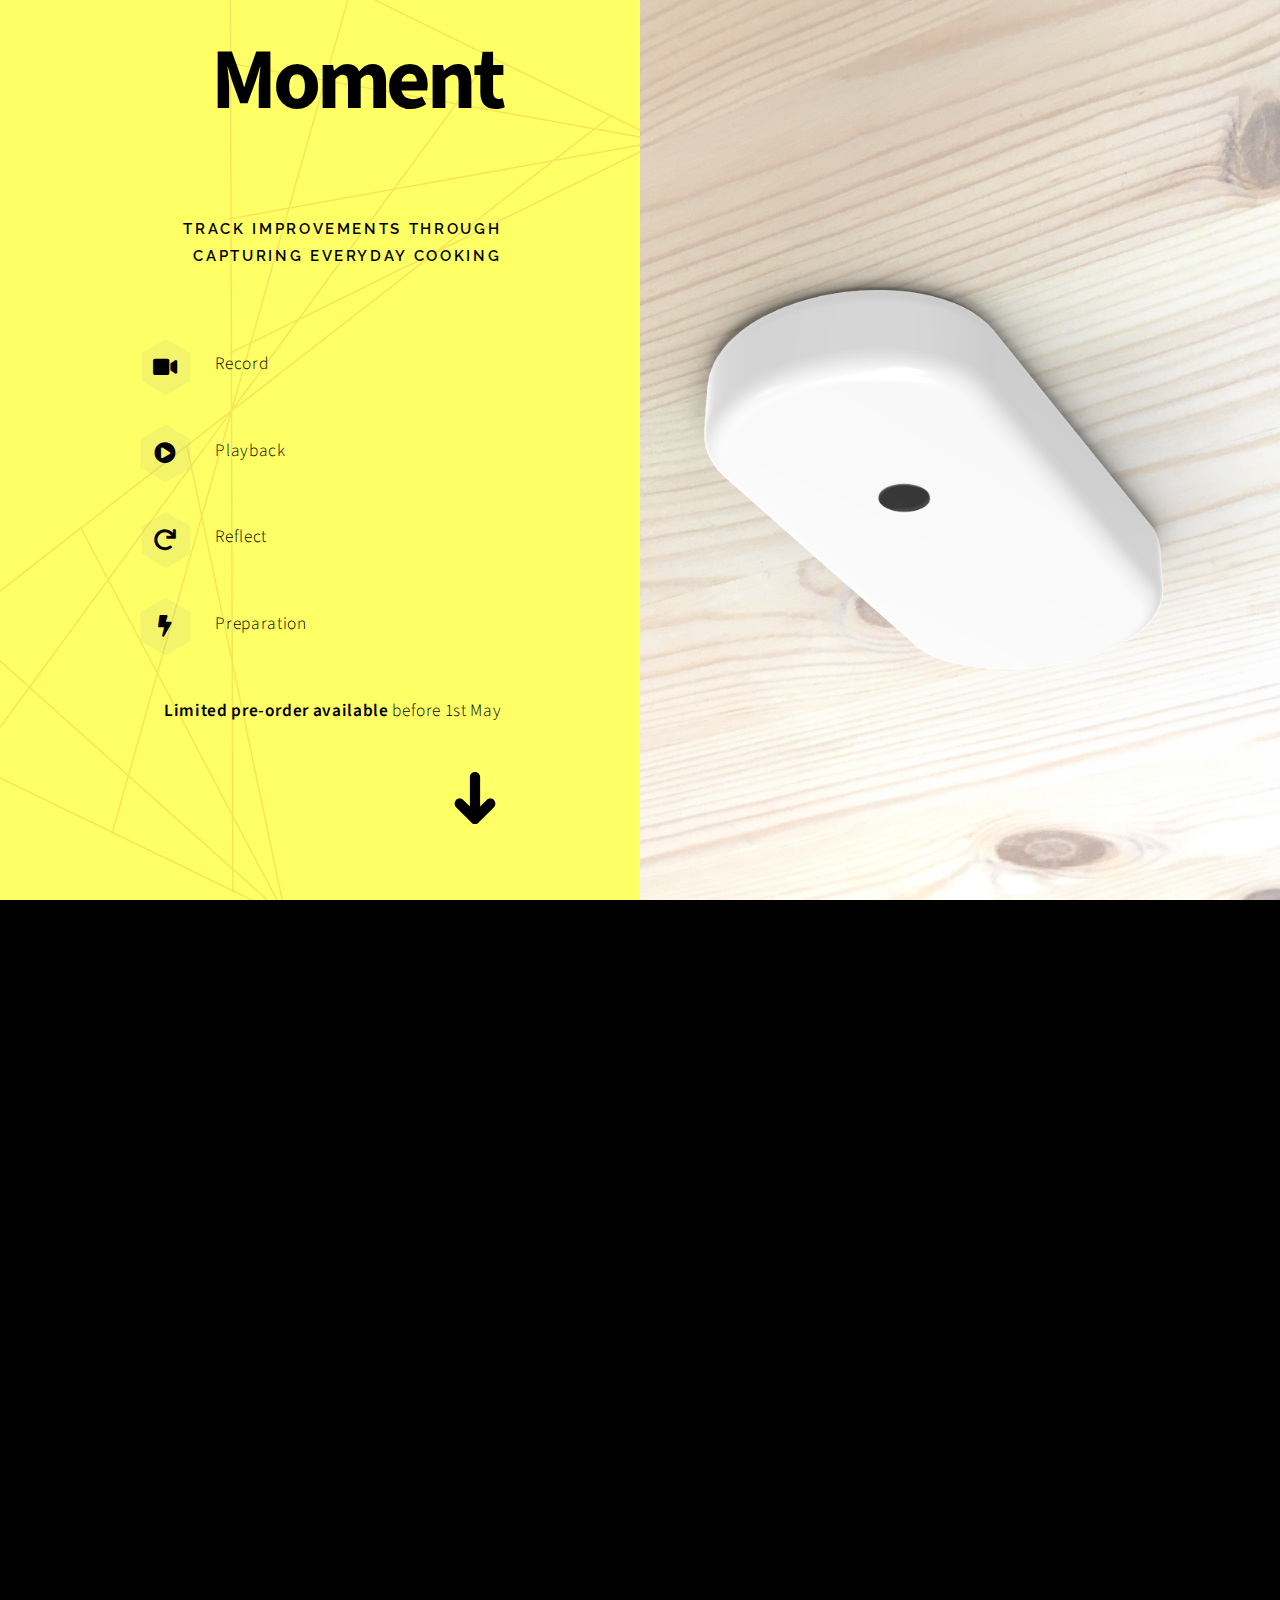
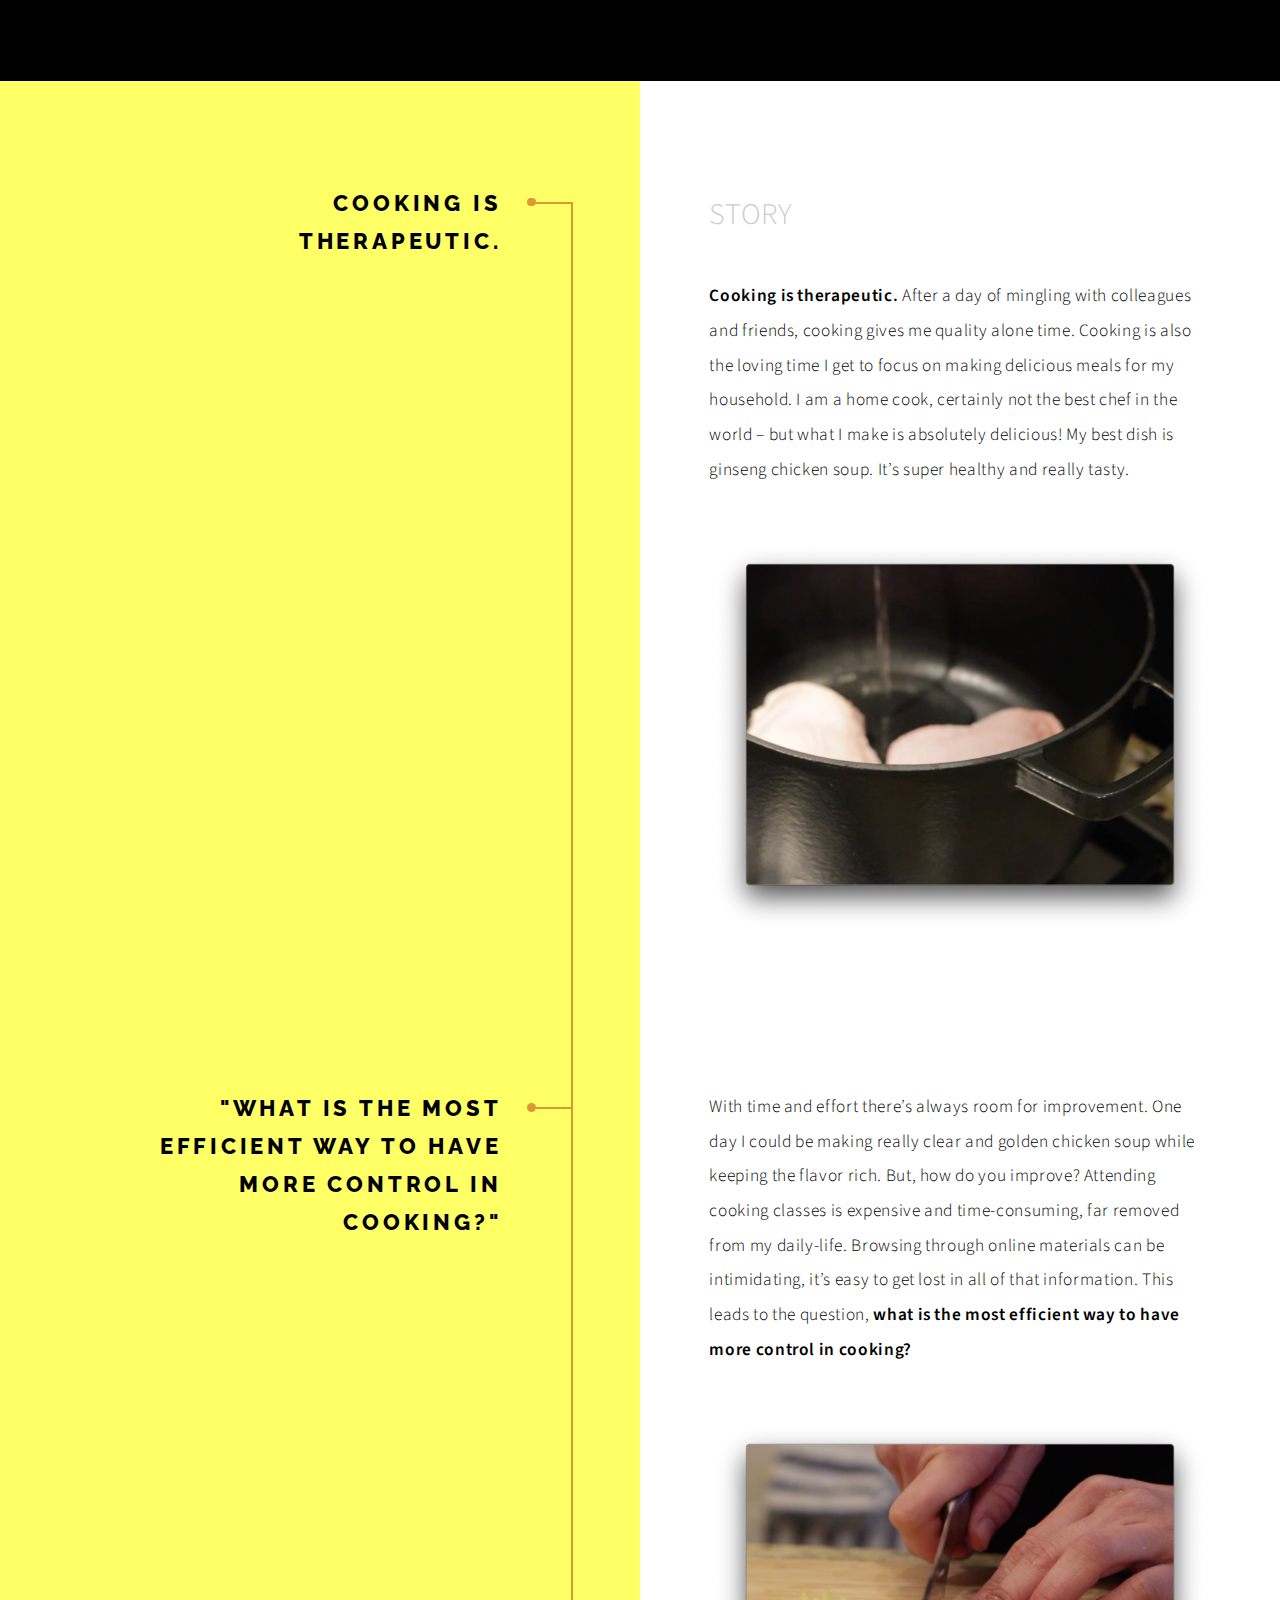
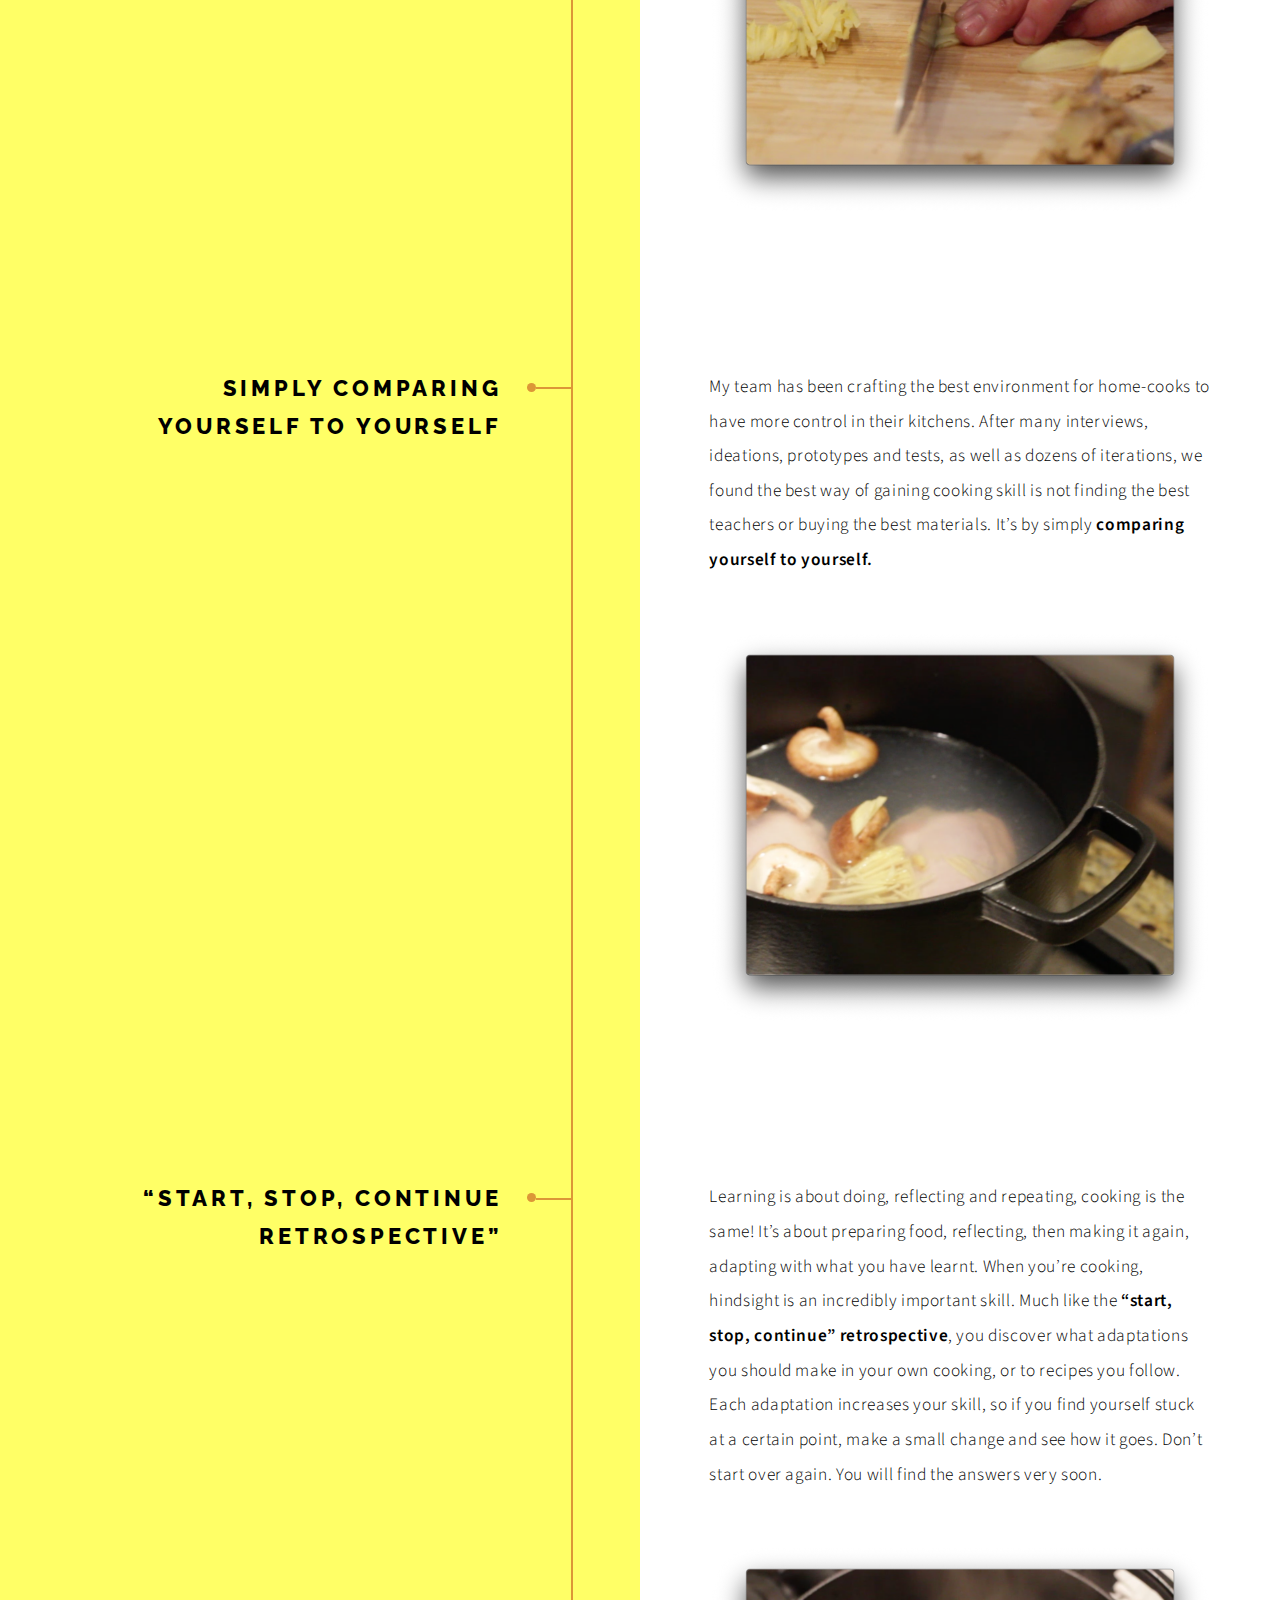
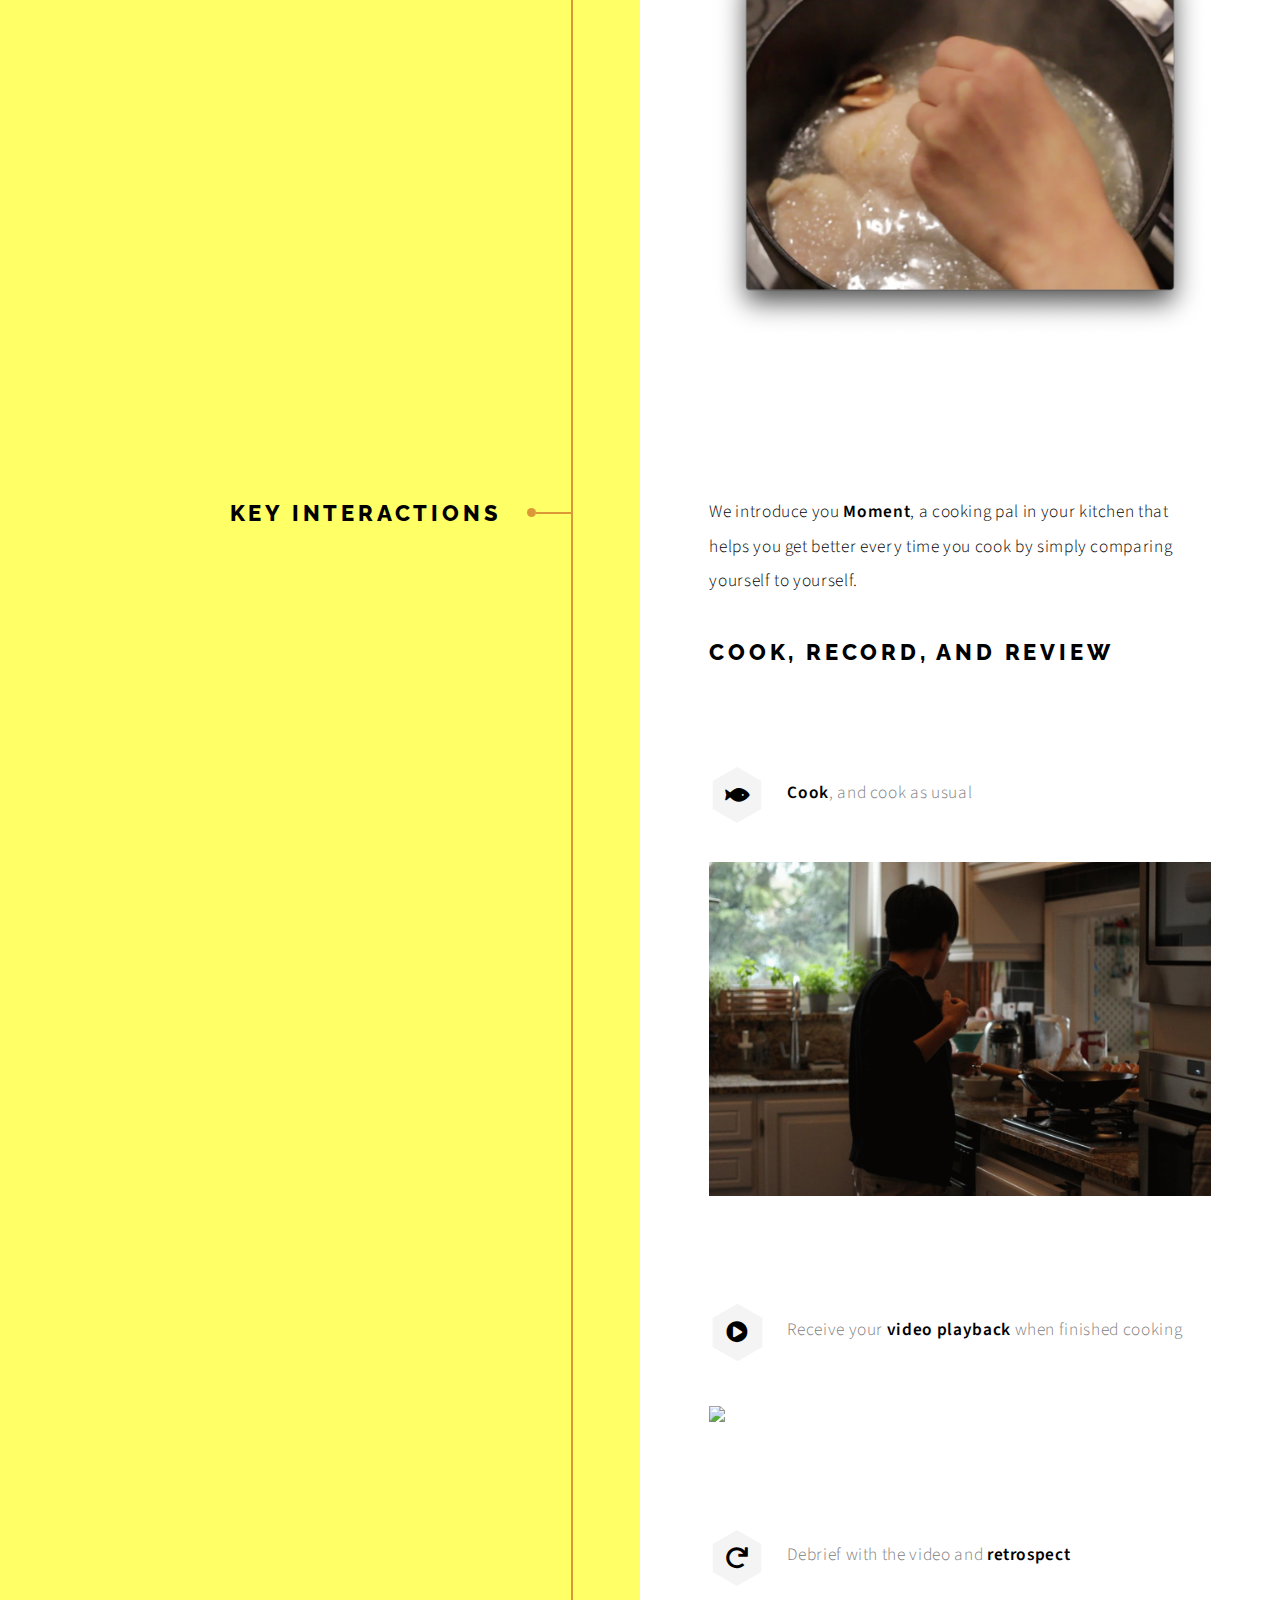
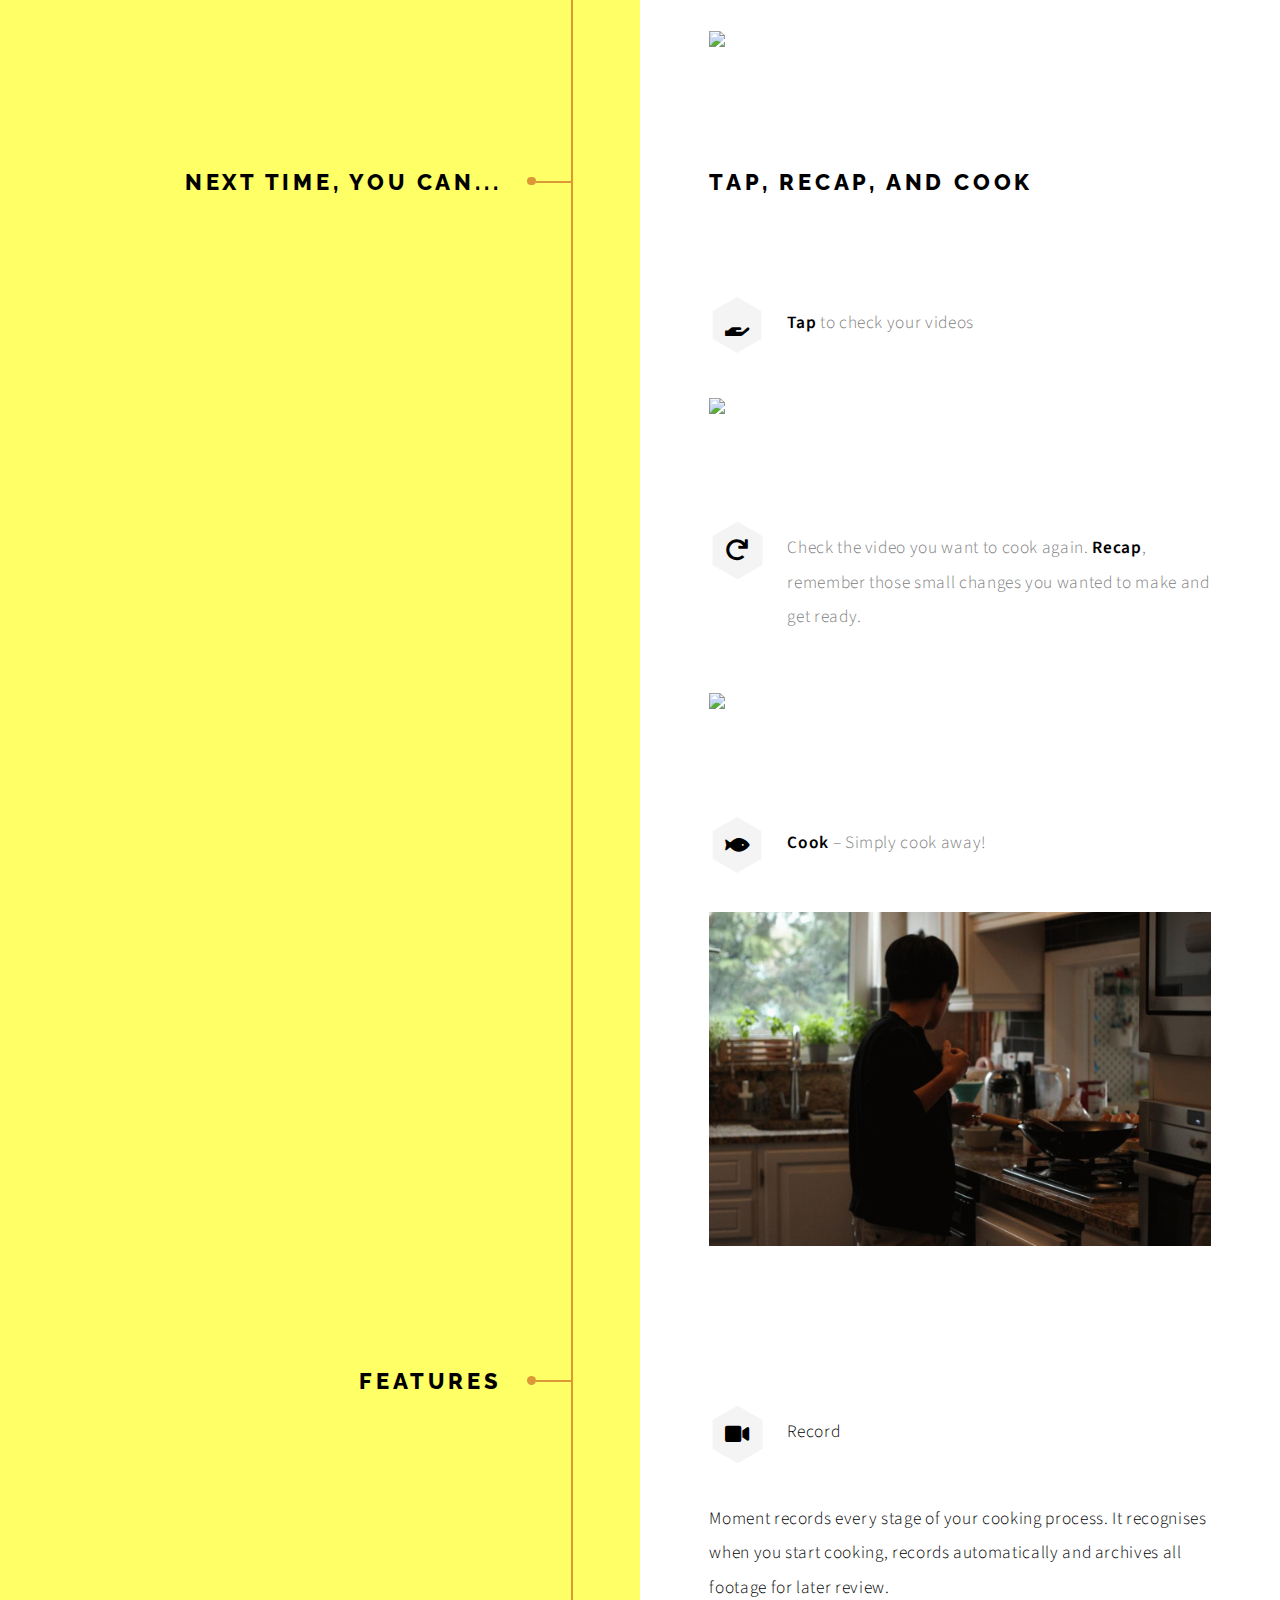
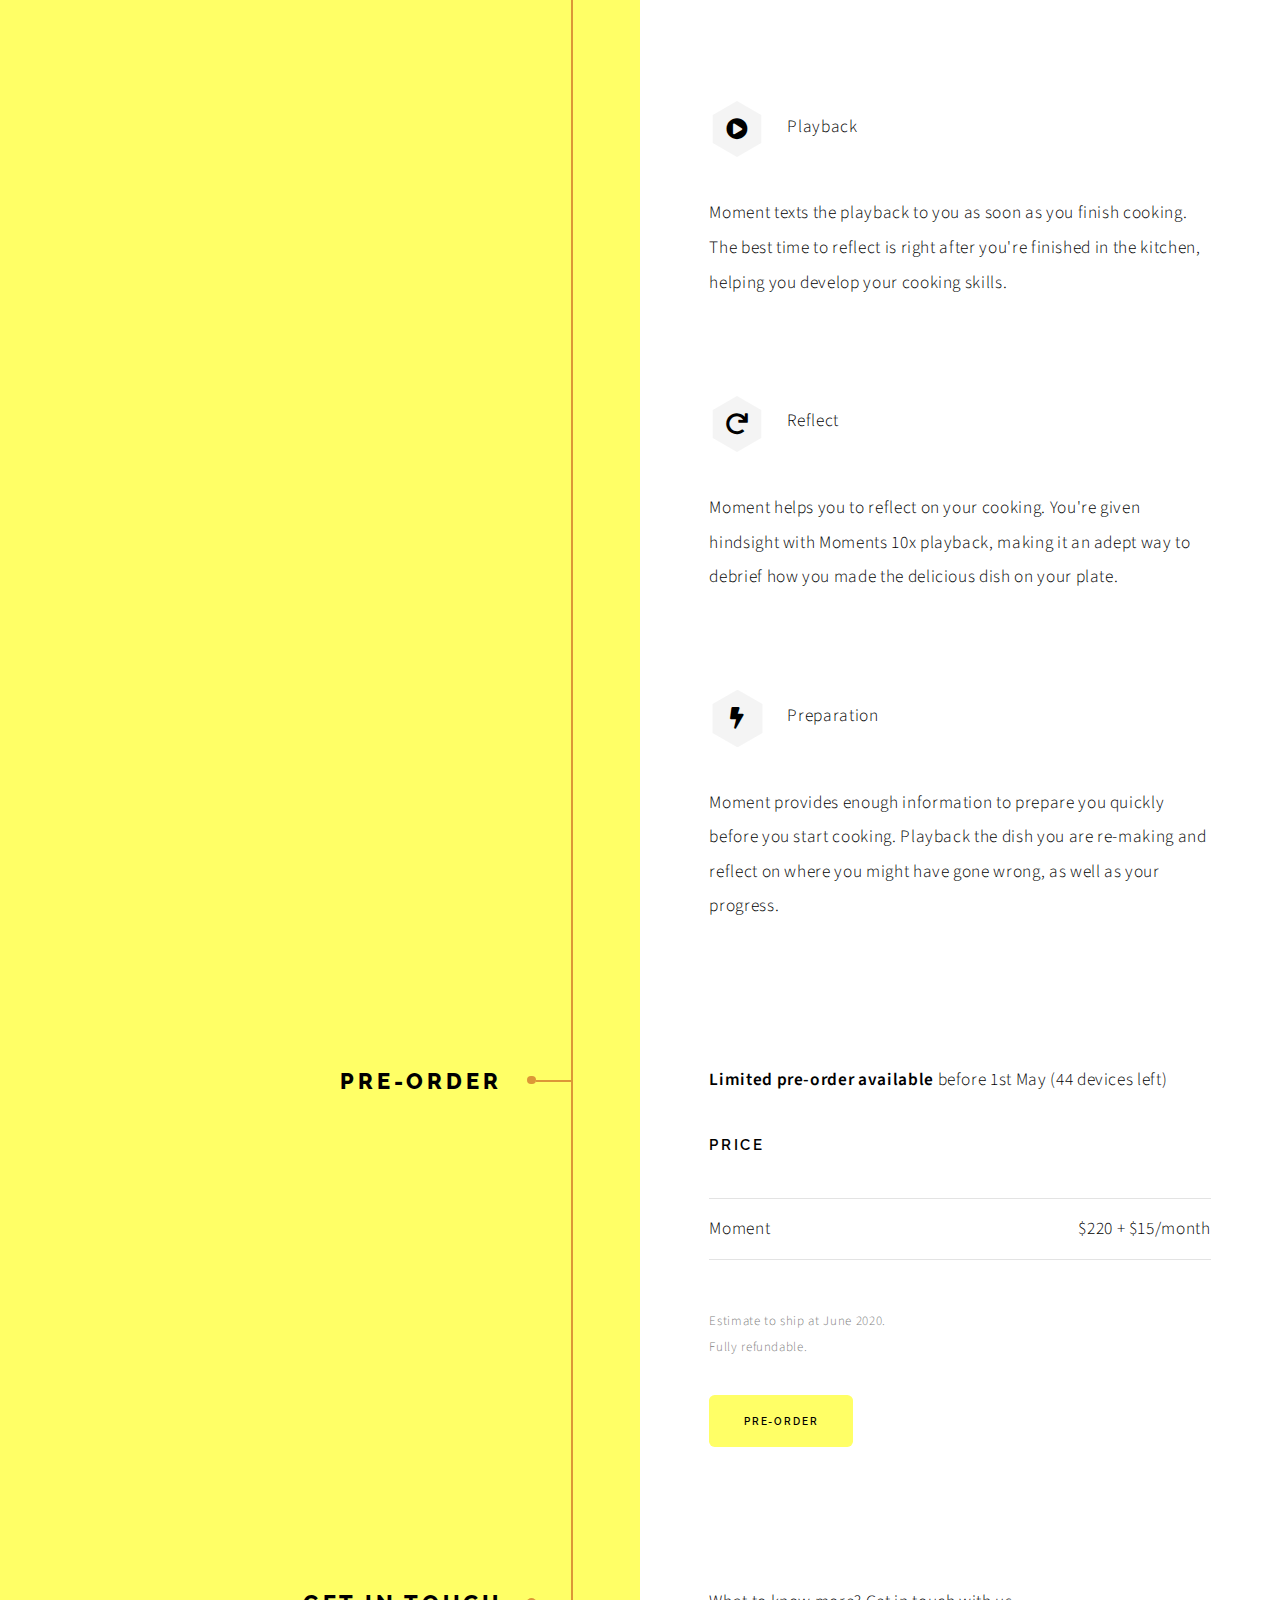
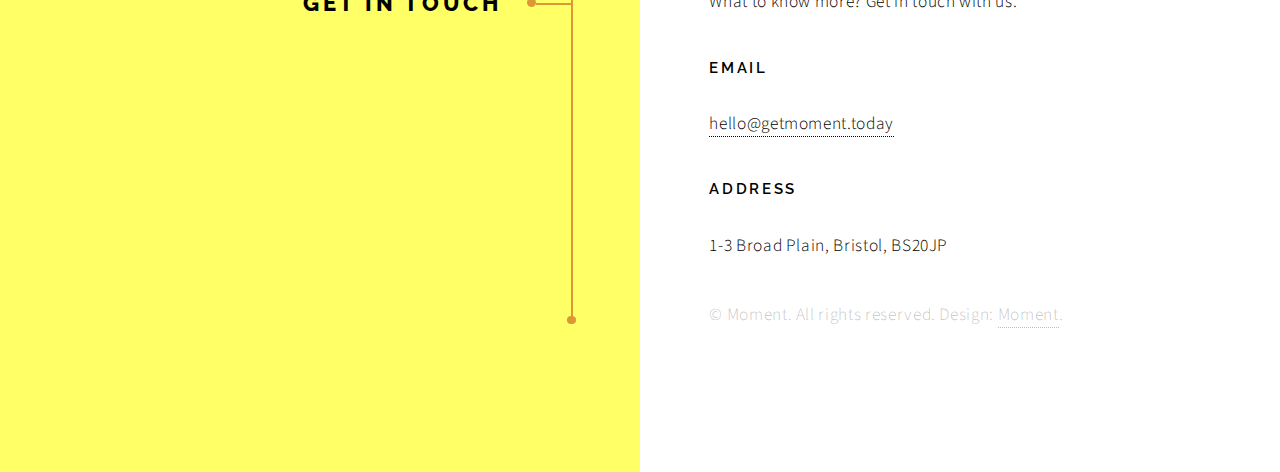
==== commit 501ac5eb: "move video to second section" ====
--- a/index.html
+++ b/index.html
@@ -15,11 +15,7 @@
 	</head>
 	<body>
 
-	<div class="emvideo">
-		<iframe width="100%" height="100%"
-			src="https://www.youtube.com/embed/pTUvdCluKe8?&amp;version=3&amp;modestbranding=1&amp;rel=0&amp;autoplay=1&amp;loop=1&amp;showinfo=0"  frameborder="0" allowfullscreen>
-		</iframe>
-	</div>
+
 <!-- wrapper -->
 <!-- <div class="highlight-text">
 <p>The best way to make improvements: comparing yourself to yourself.</p>
@@ -83,7 +79,11 @@
 						</div>
 					</section>
 						
-
+	<div class="emvideo">
+		<iframe width="100%" height="100%"
+			src="https://www.youtube.com/embed/pTUvdCluKe8?&amp;version=3&amp;modestbranding=1&amp;rel=0&amp;autoplay=1&amp;loop=1&amp;showinfo=0"  frameborder="0" allowfullscreen>
+		</iframe>
+	</div>
 				<!-- Intro -->
 				
 					
--- a/assets/css/main.css
+++ b/assets/css/main.css
@@ -2244,7 +2244,6 @@
 }
 
 .emvideo {
-  padding-top: 25px;
   background-color: black;
 }
 .emvideo > iframe {
@@ -2796,6 +2795,7 @@
 }
 #wrapper > section.intro > header:before {
   left: auto;
+  display: none;
 }
 #wrapper > section.intro > .content {
   height: 100vh;
@@ -2860,6 +2860,16 @@
 }
 #wrapper > section.intro > header:before {
   margin-left: calc(50vw - 10rem);
+  display: none;
+}
+#wrapper > section.intro > header h1:before, #wrapper > section.intro > header h2:before {
+  right: -5rem;
+  width: 2.5rem;
+  display: none;
+}
+#wrapper > section.intro > header h1:after, #wrapper > section.intro > header h2:after {
+  right: -2.5rem;
+  display: none;
 }
 @media screen and (max-width: 1152px) {
   #wrapper > section.intro > header > * {
@@ -2914,6 +2924,16 @@
   }
   #wrapper > section.intro > header:before {
     margin-left: calc(50vw - 8rem);
+    display: none;
+  }
+  #wrapper > section.intro > header h1:before, #wrapper > section.intro > header h2:before {
+    right: -4rem;
+    width: 2rem;
+    display: none;
+  }
+  #wrapper > section.intro > header h1:after, #wrapper > section.intro > header h2:after {
+    right: -2rem;
+    display: none;
   }
 }
 @media screen and (max-width: 1280px) and (max-width: 1152px) {
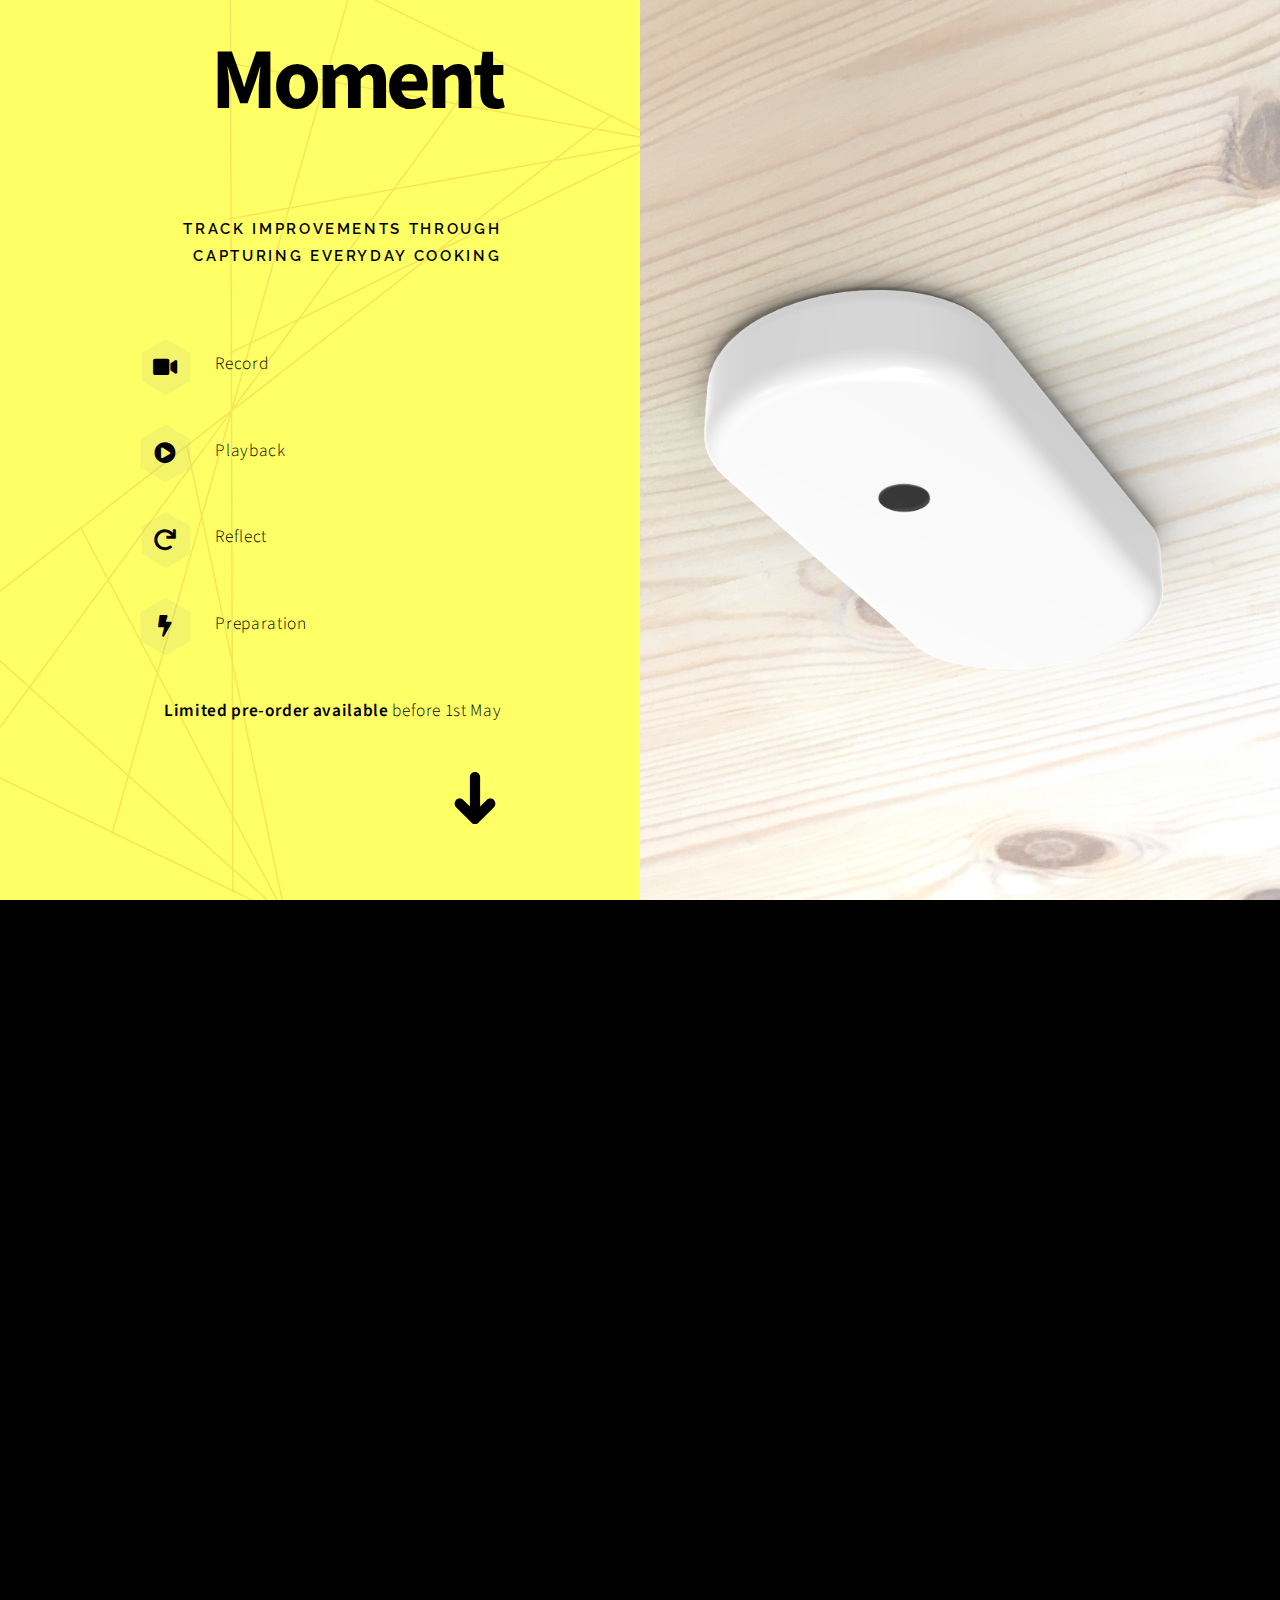
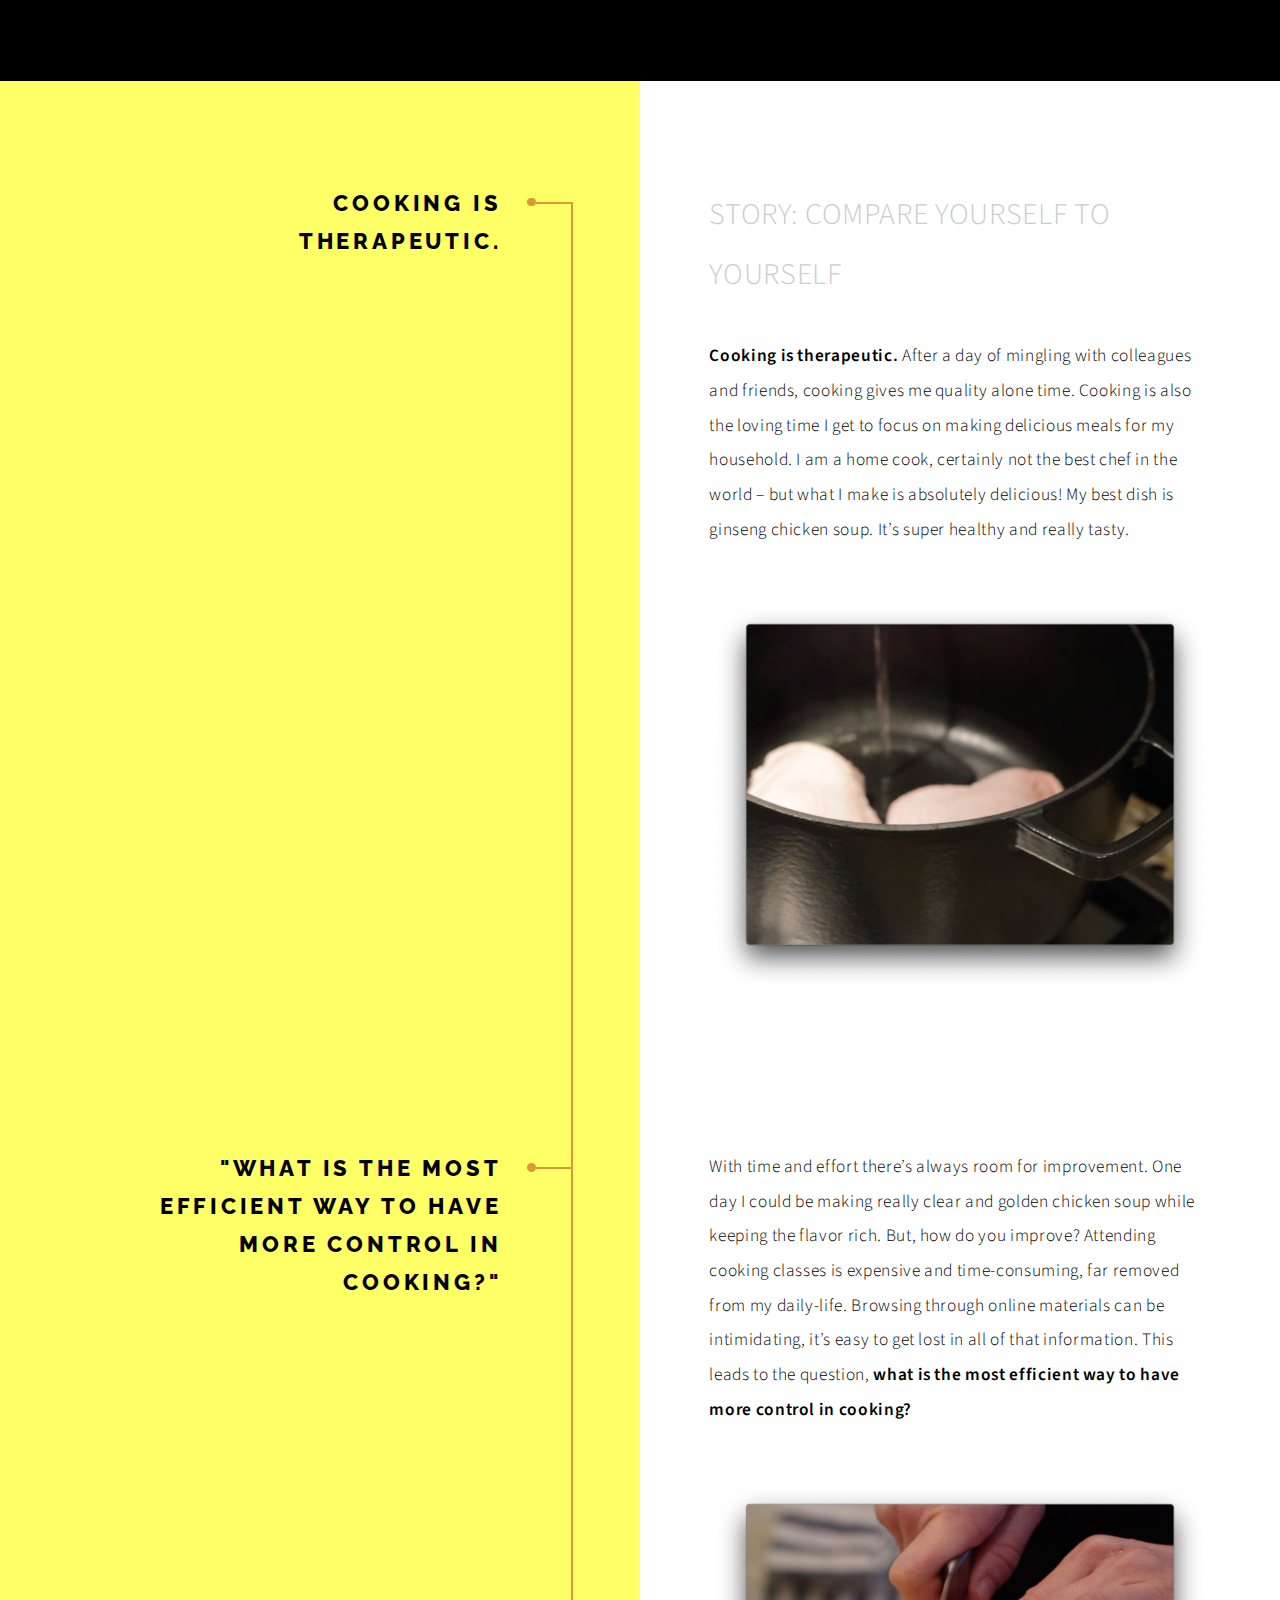
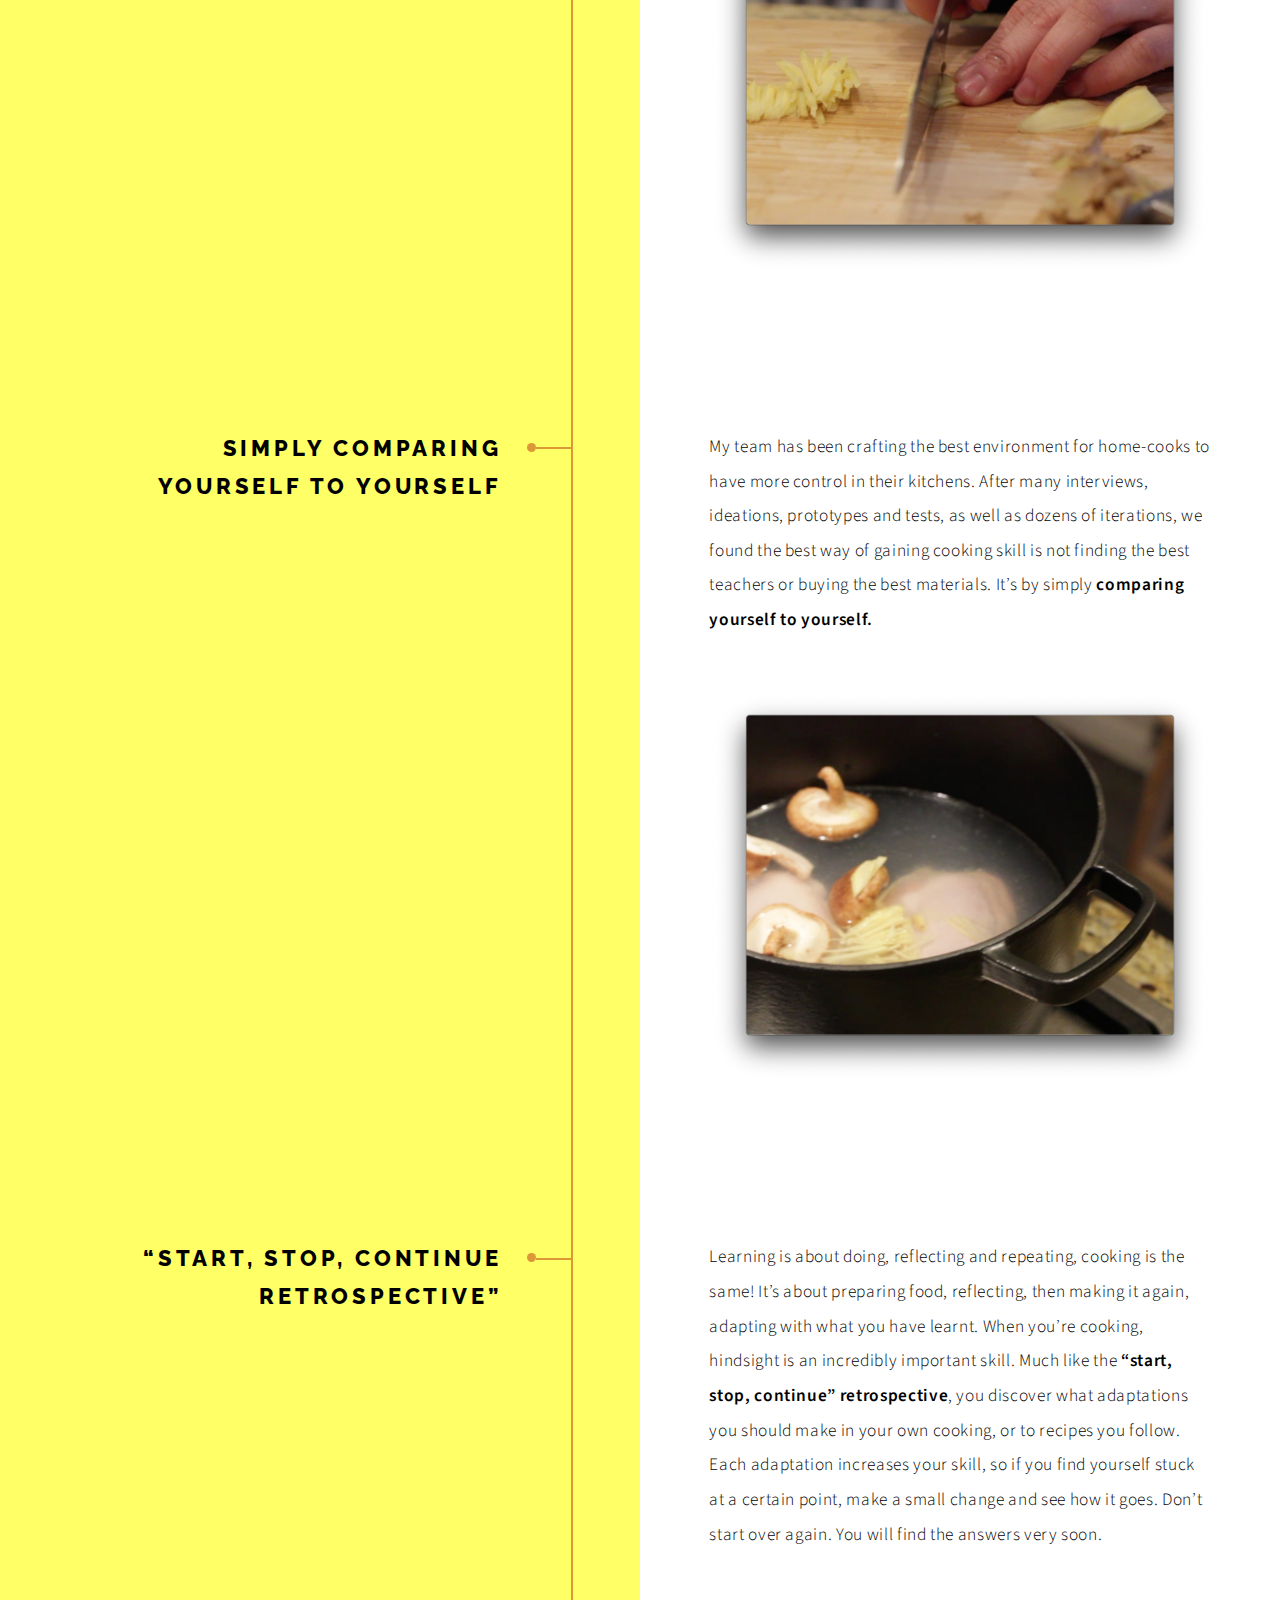
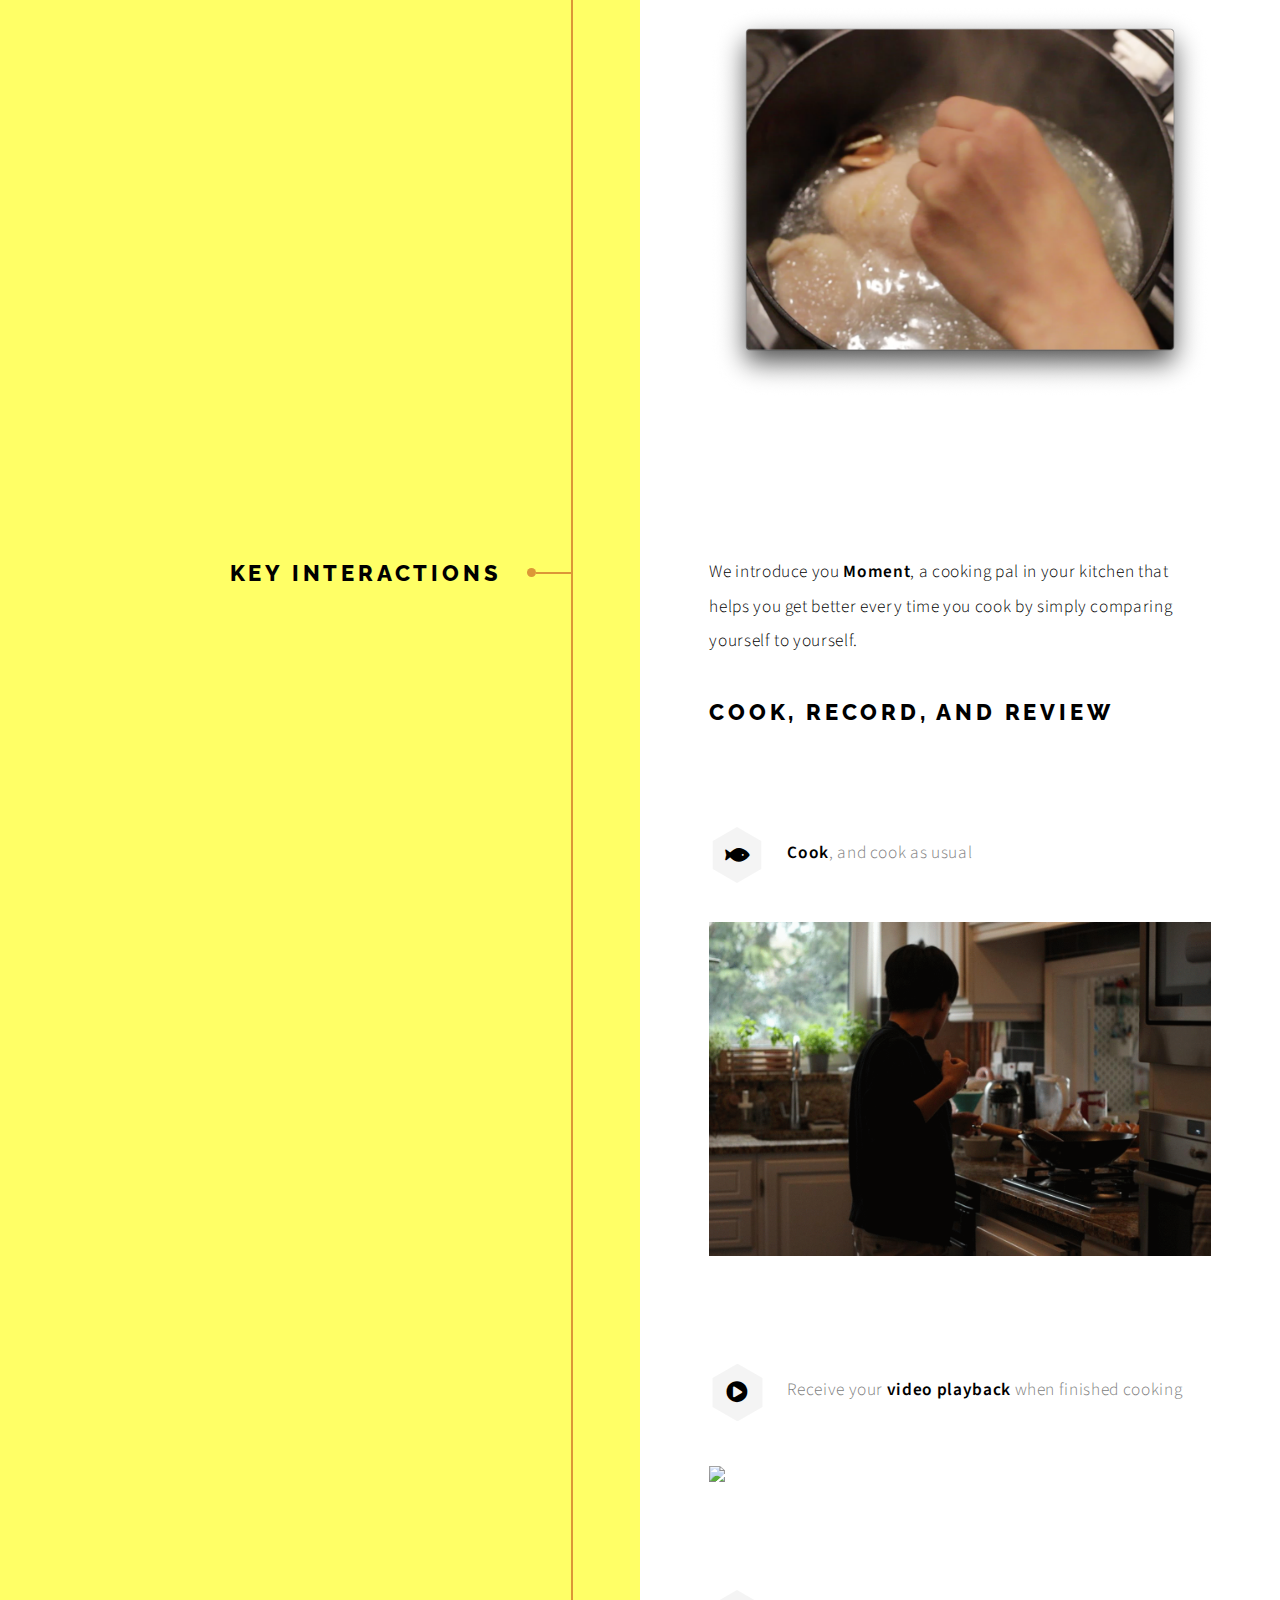
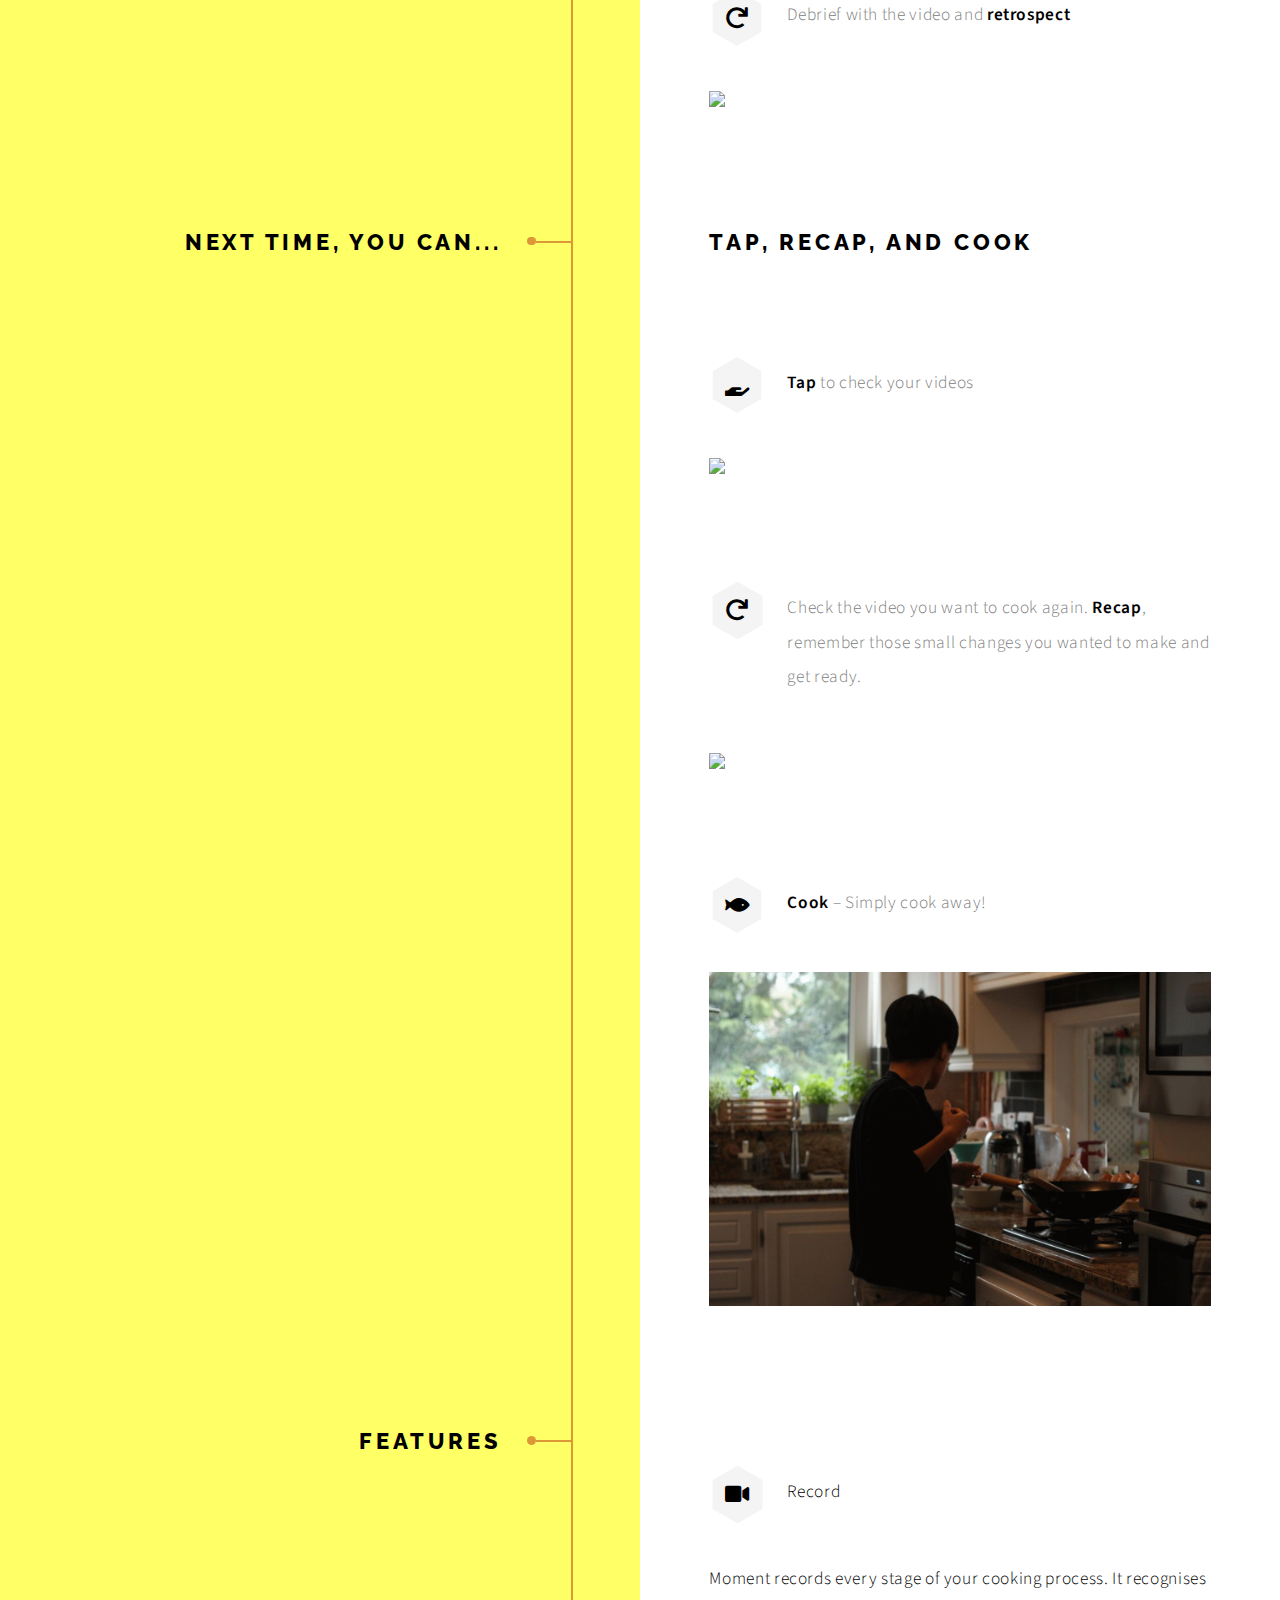
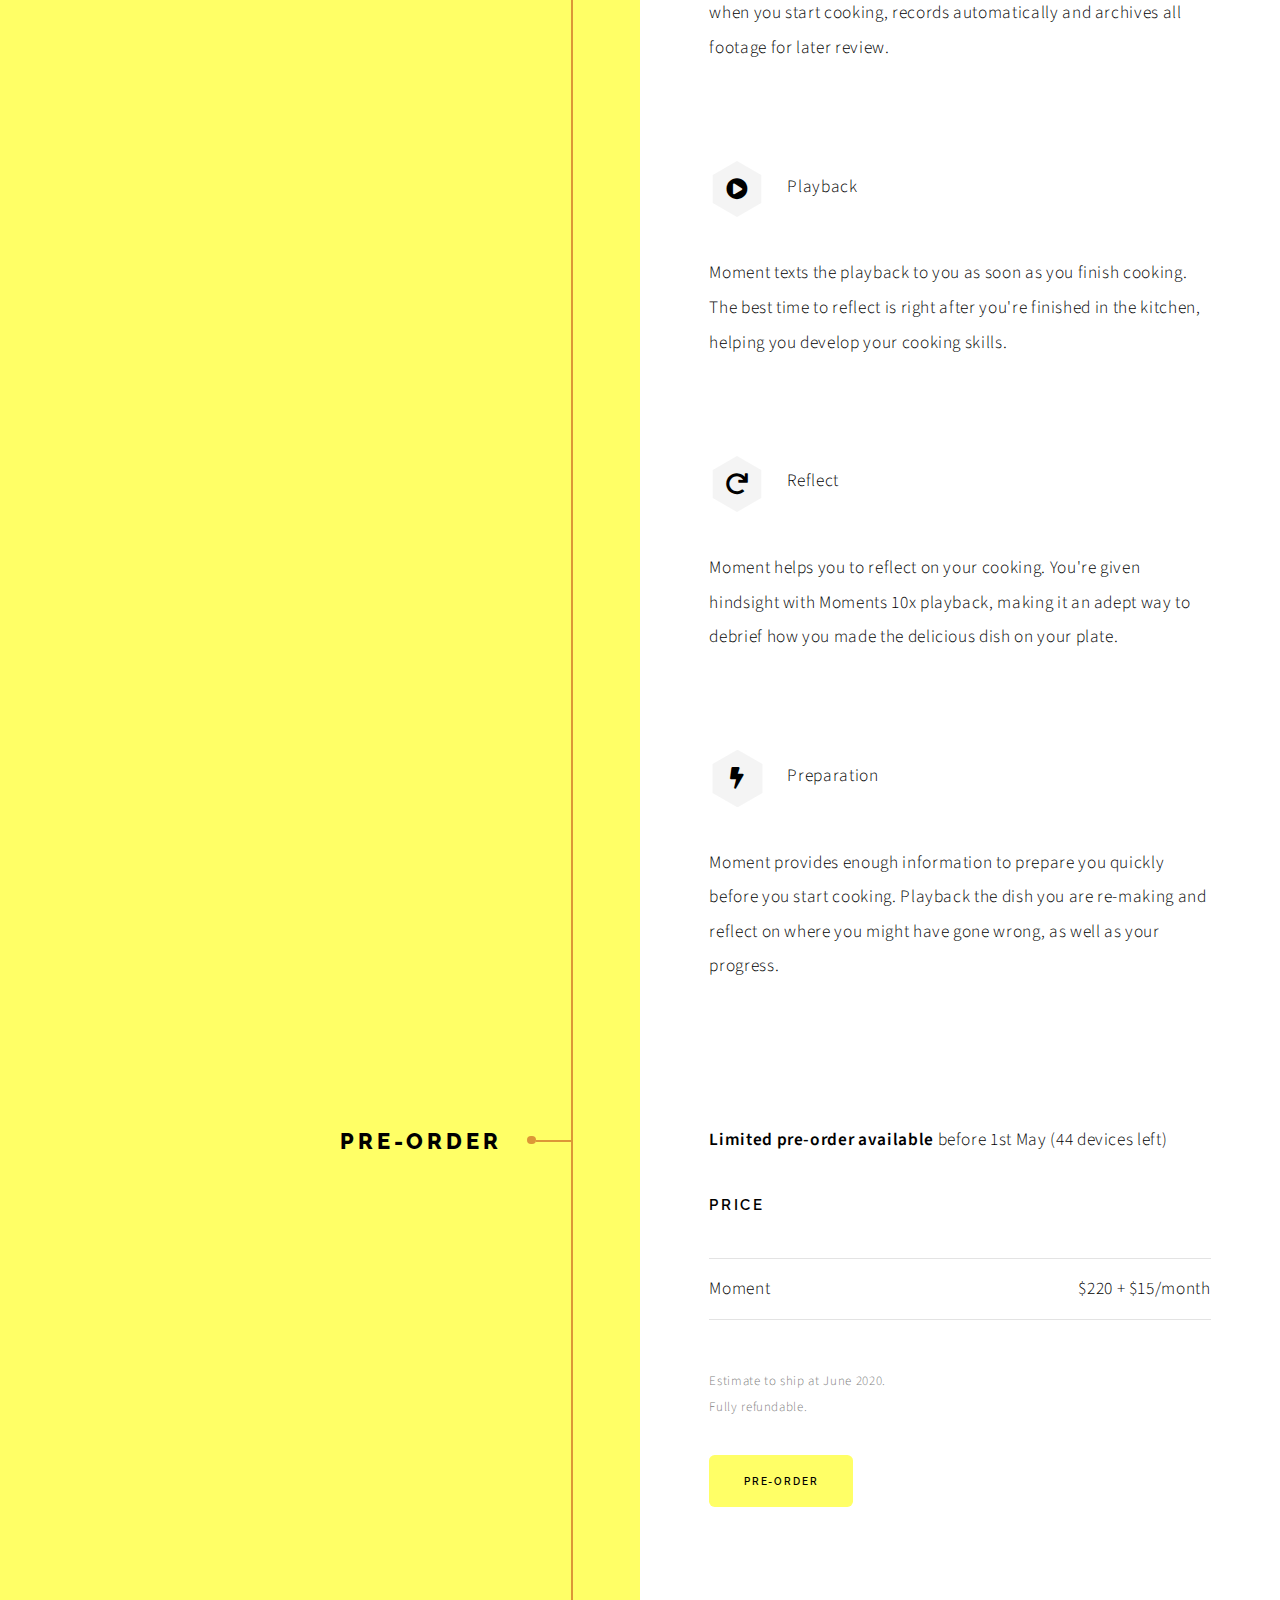
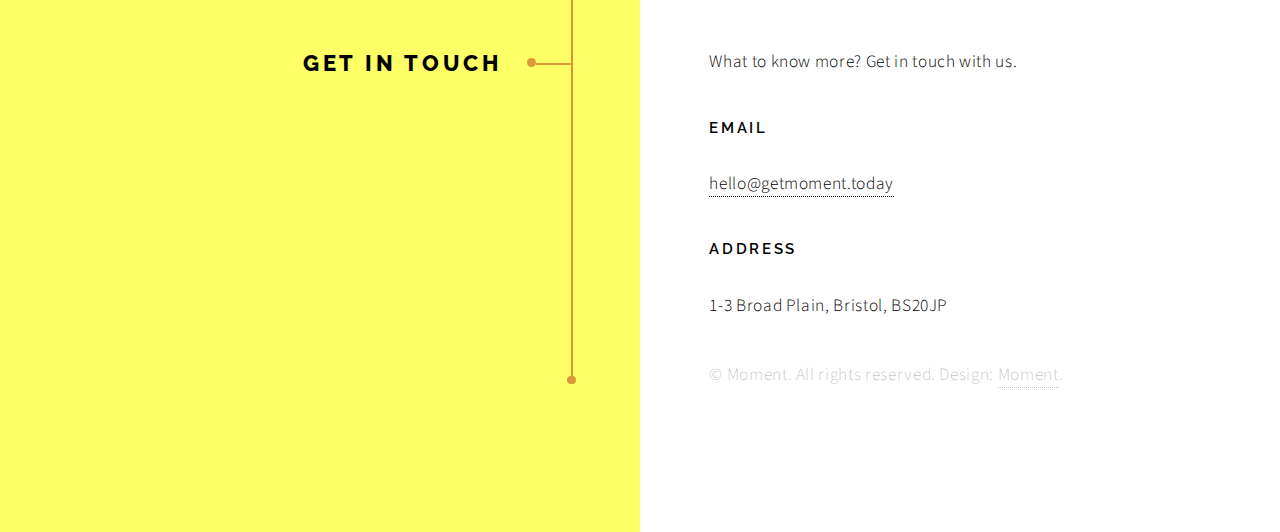
==== commit fc5cdcb0: "story title" ====
--- a/index.html
+++ b/index.html
@@ -97,7 +97,7 @@
 
 						<div class="content">
 
-							<p style="font-size: 30px; color: #CCC;">STORY</p>
+							<p style="font-size: 30px; color: #CCC;">STORY: COMPARE YOURSELF TO YOURSELF</p>
 							<p><strong>Cooking is therapeutic. </strong>After a day of mingling with colleagues and friends, cooking gives me quality alone time. Cooking is also the loving time I get to focus on making delicious meals for my household. I am a home cook, certainly not the best chef in the world – but what I make is absolutely delicious! My best dish is ginseng chicken soup. It’s super healthy and really tasty.</p>
 							<span class="image main"><img src="images/story1.png" alt="" /></span>
 						</div>
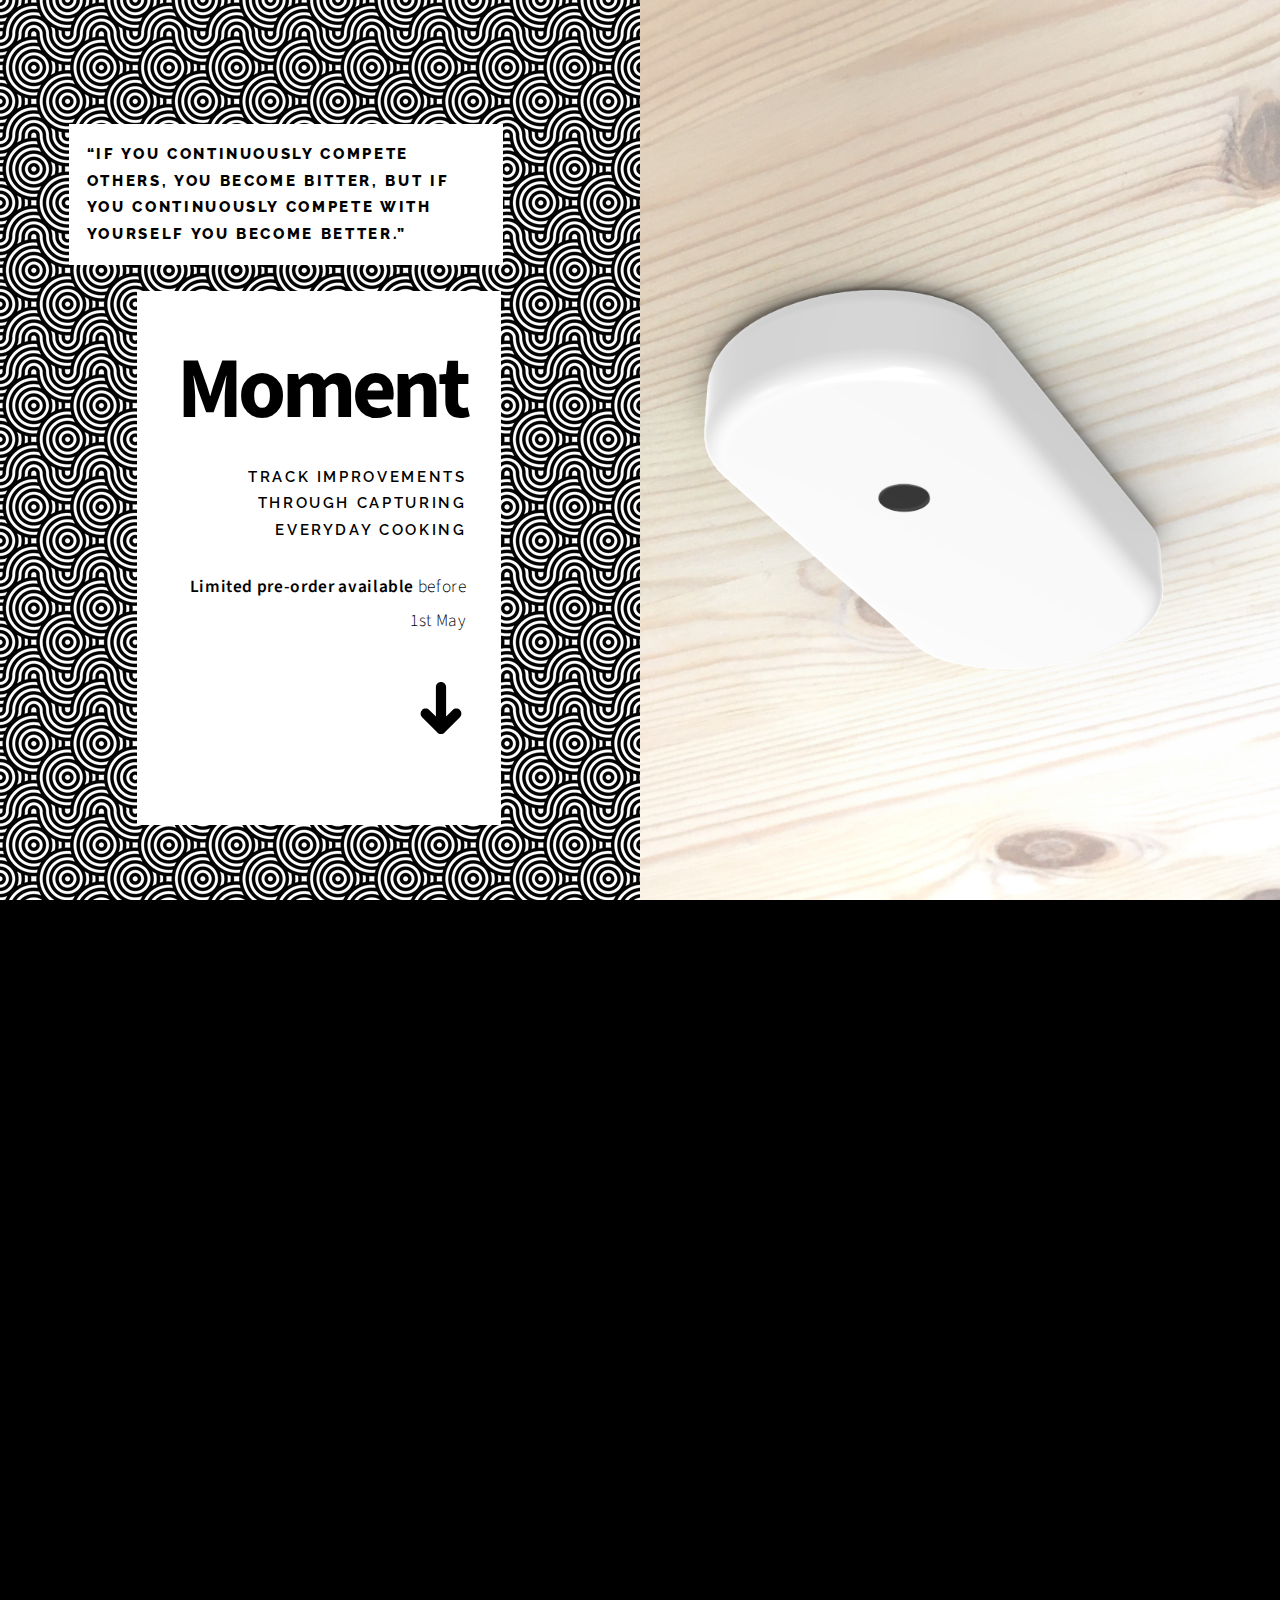
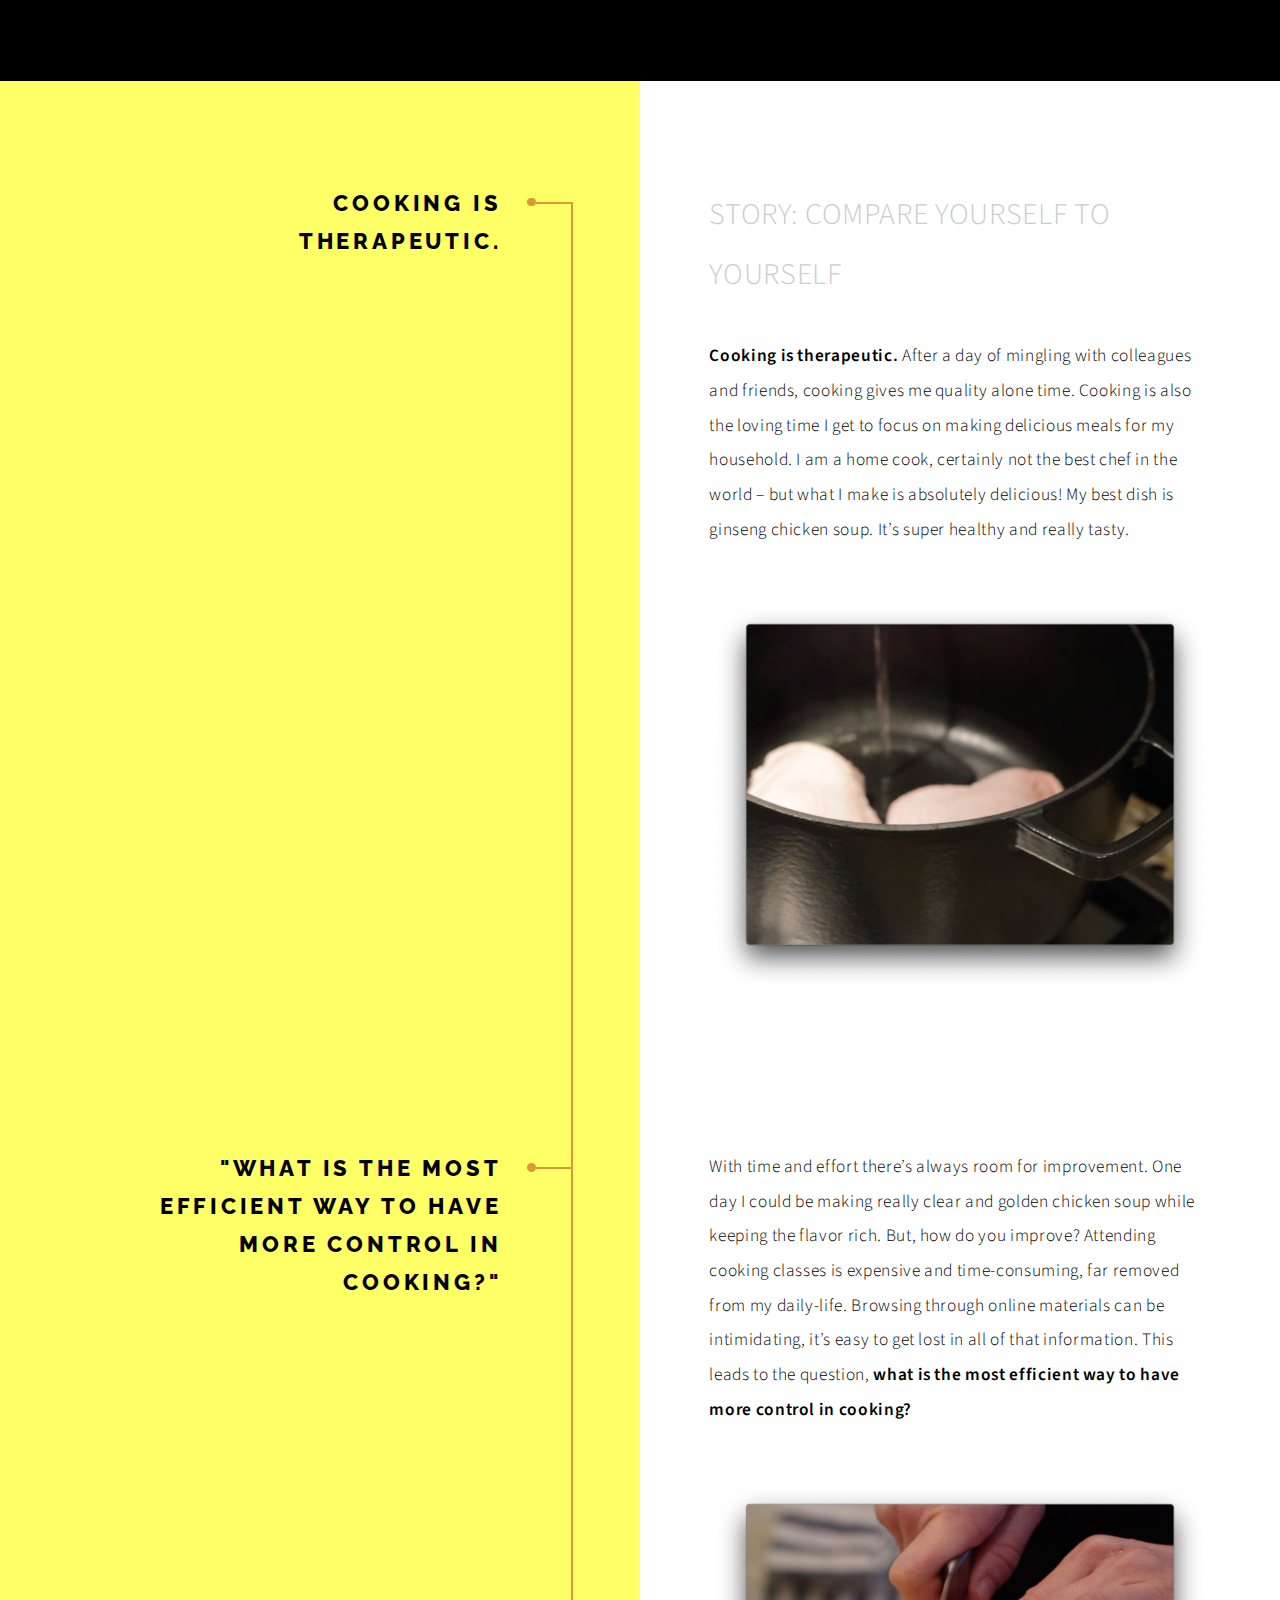
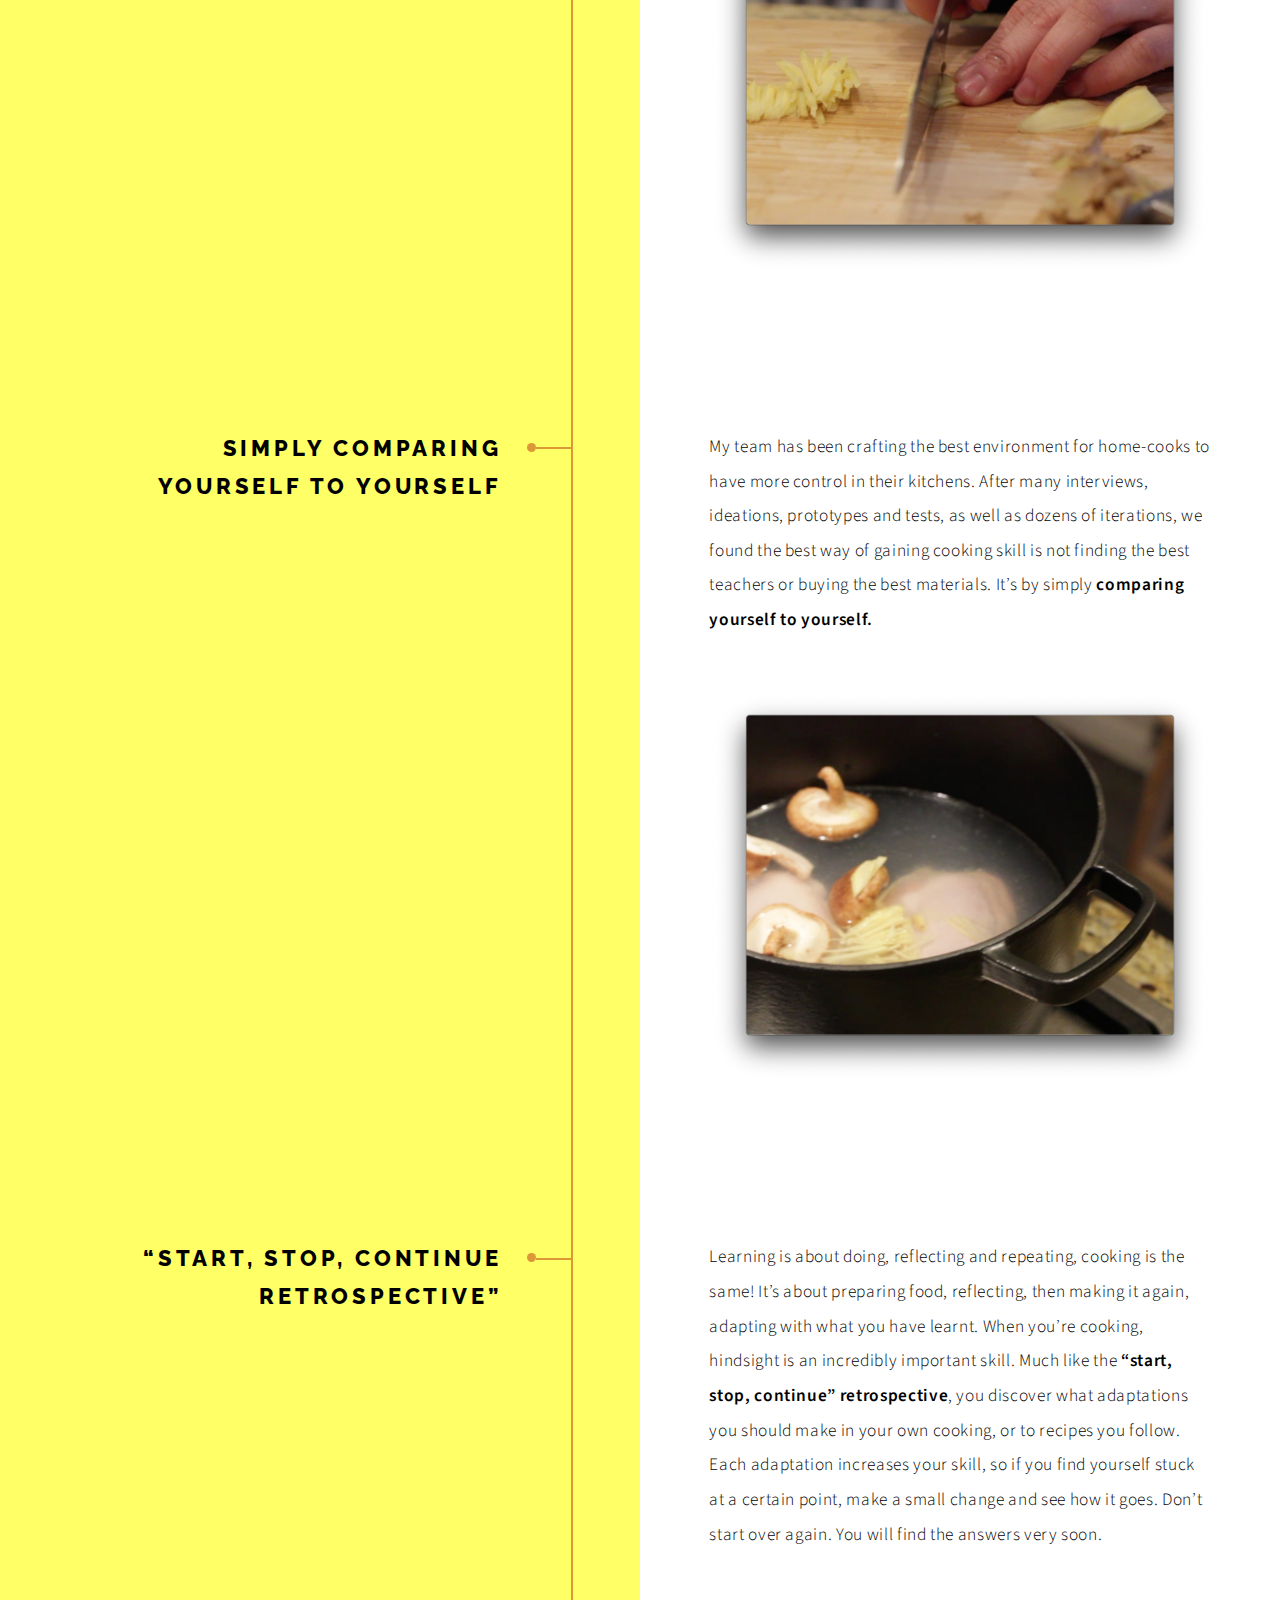
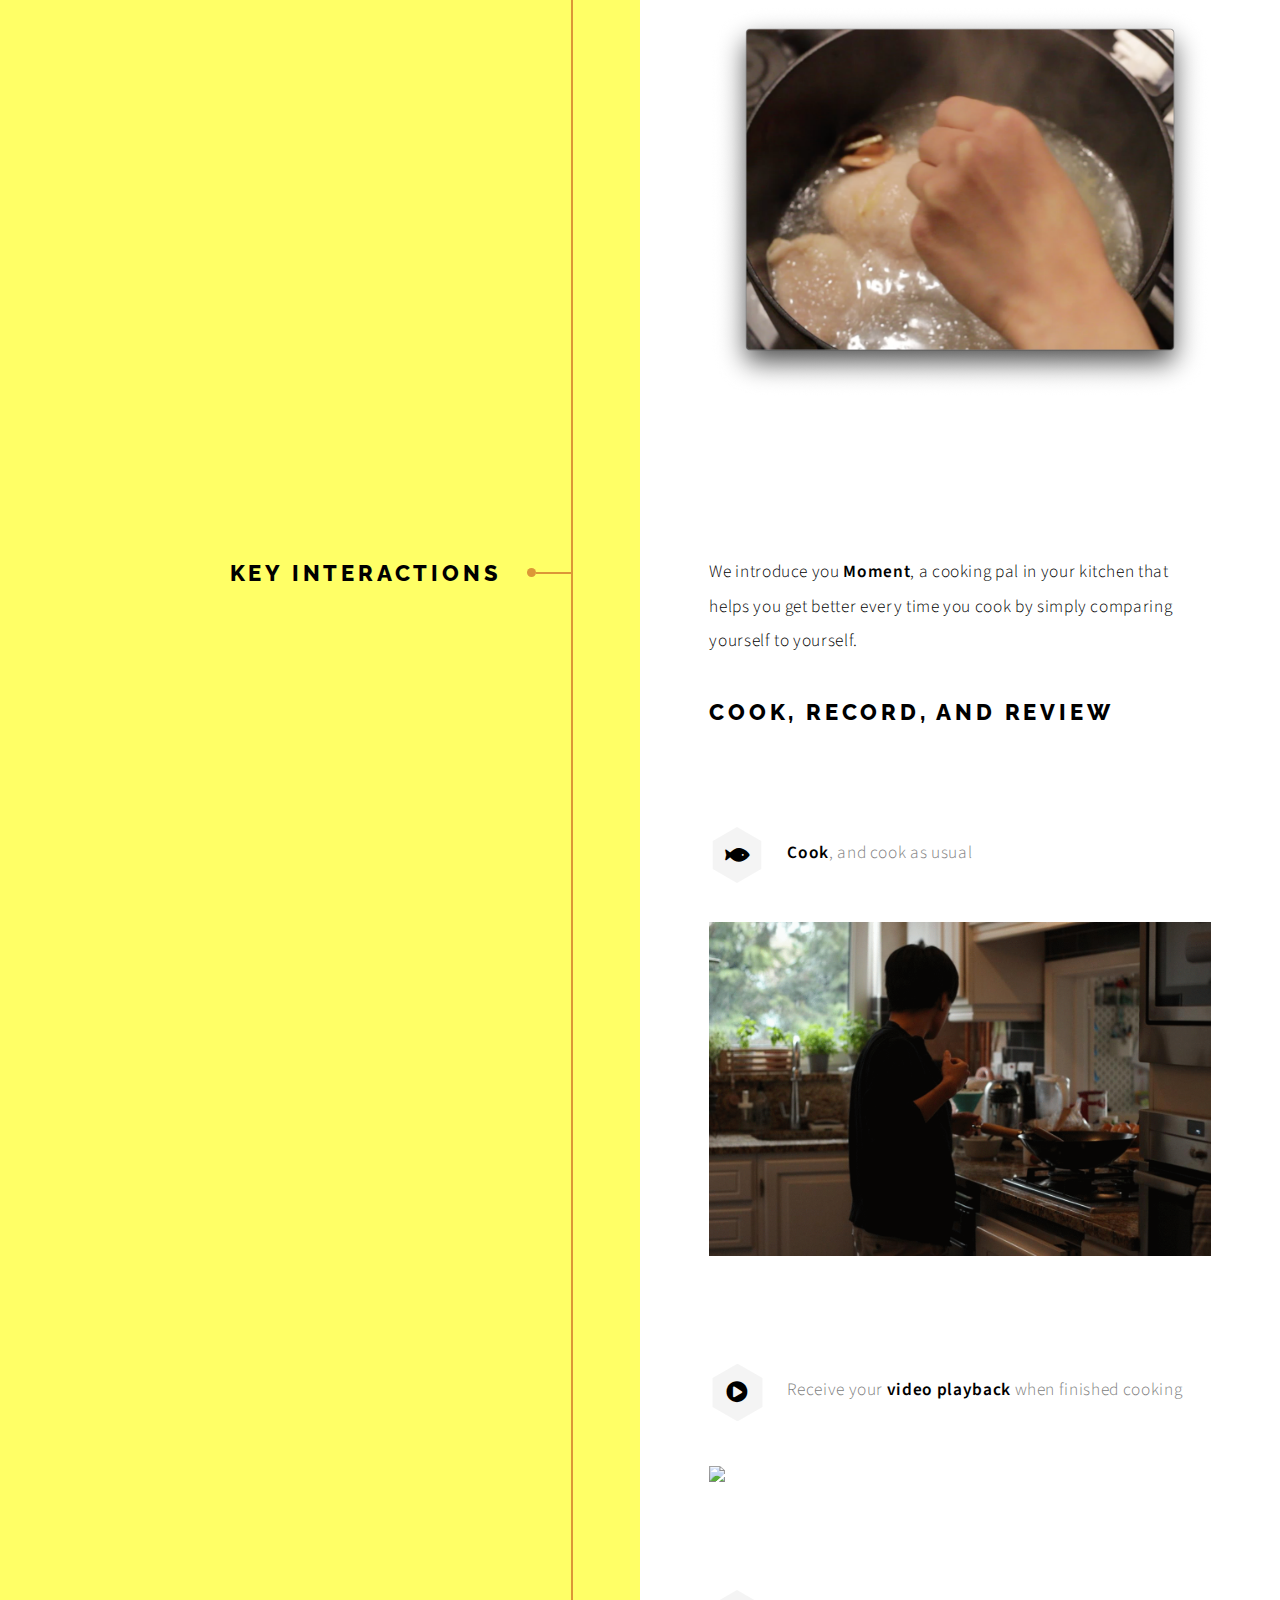
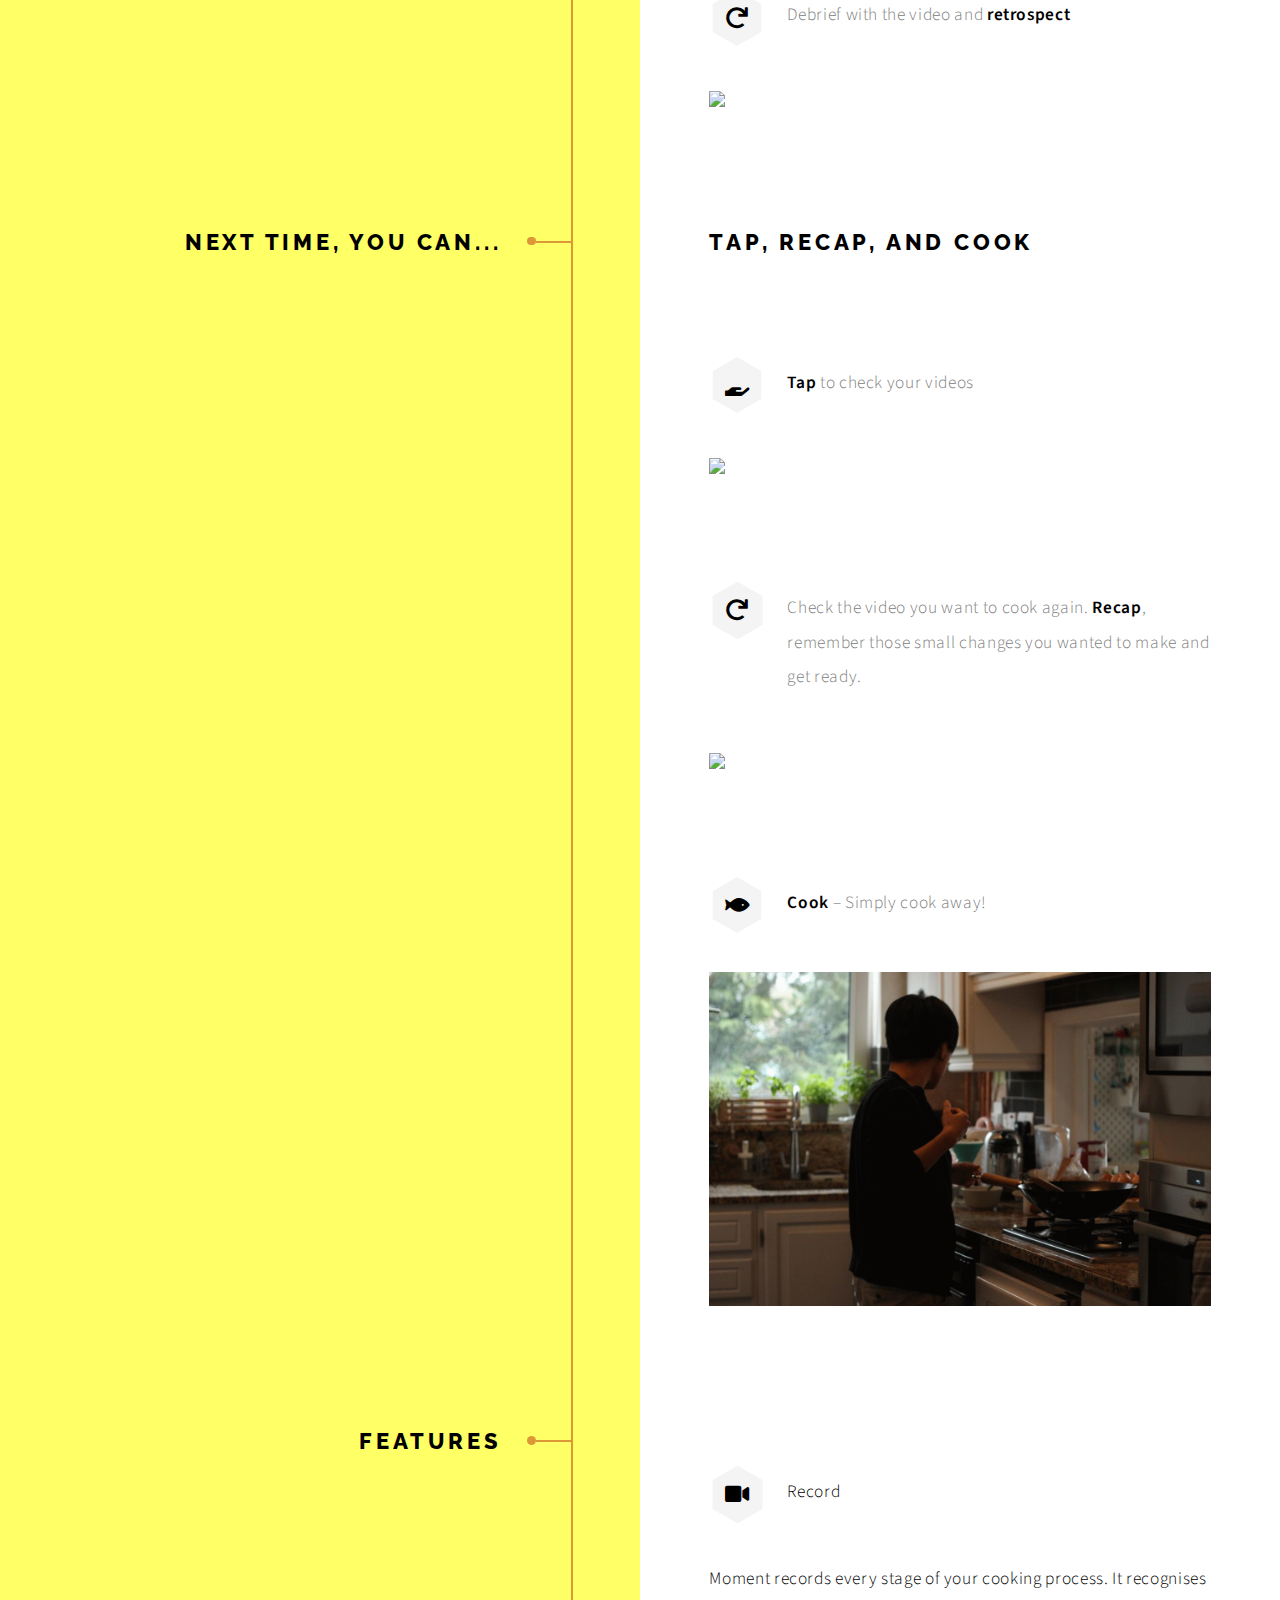
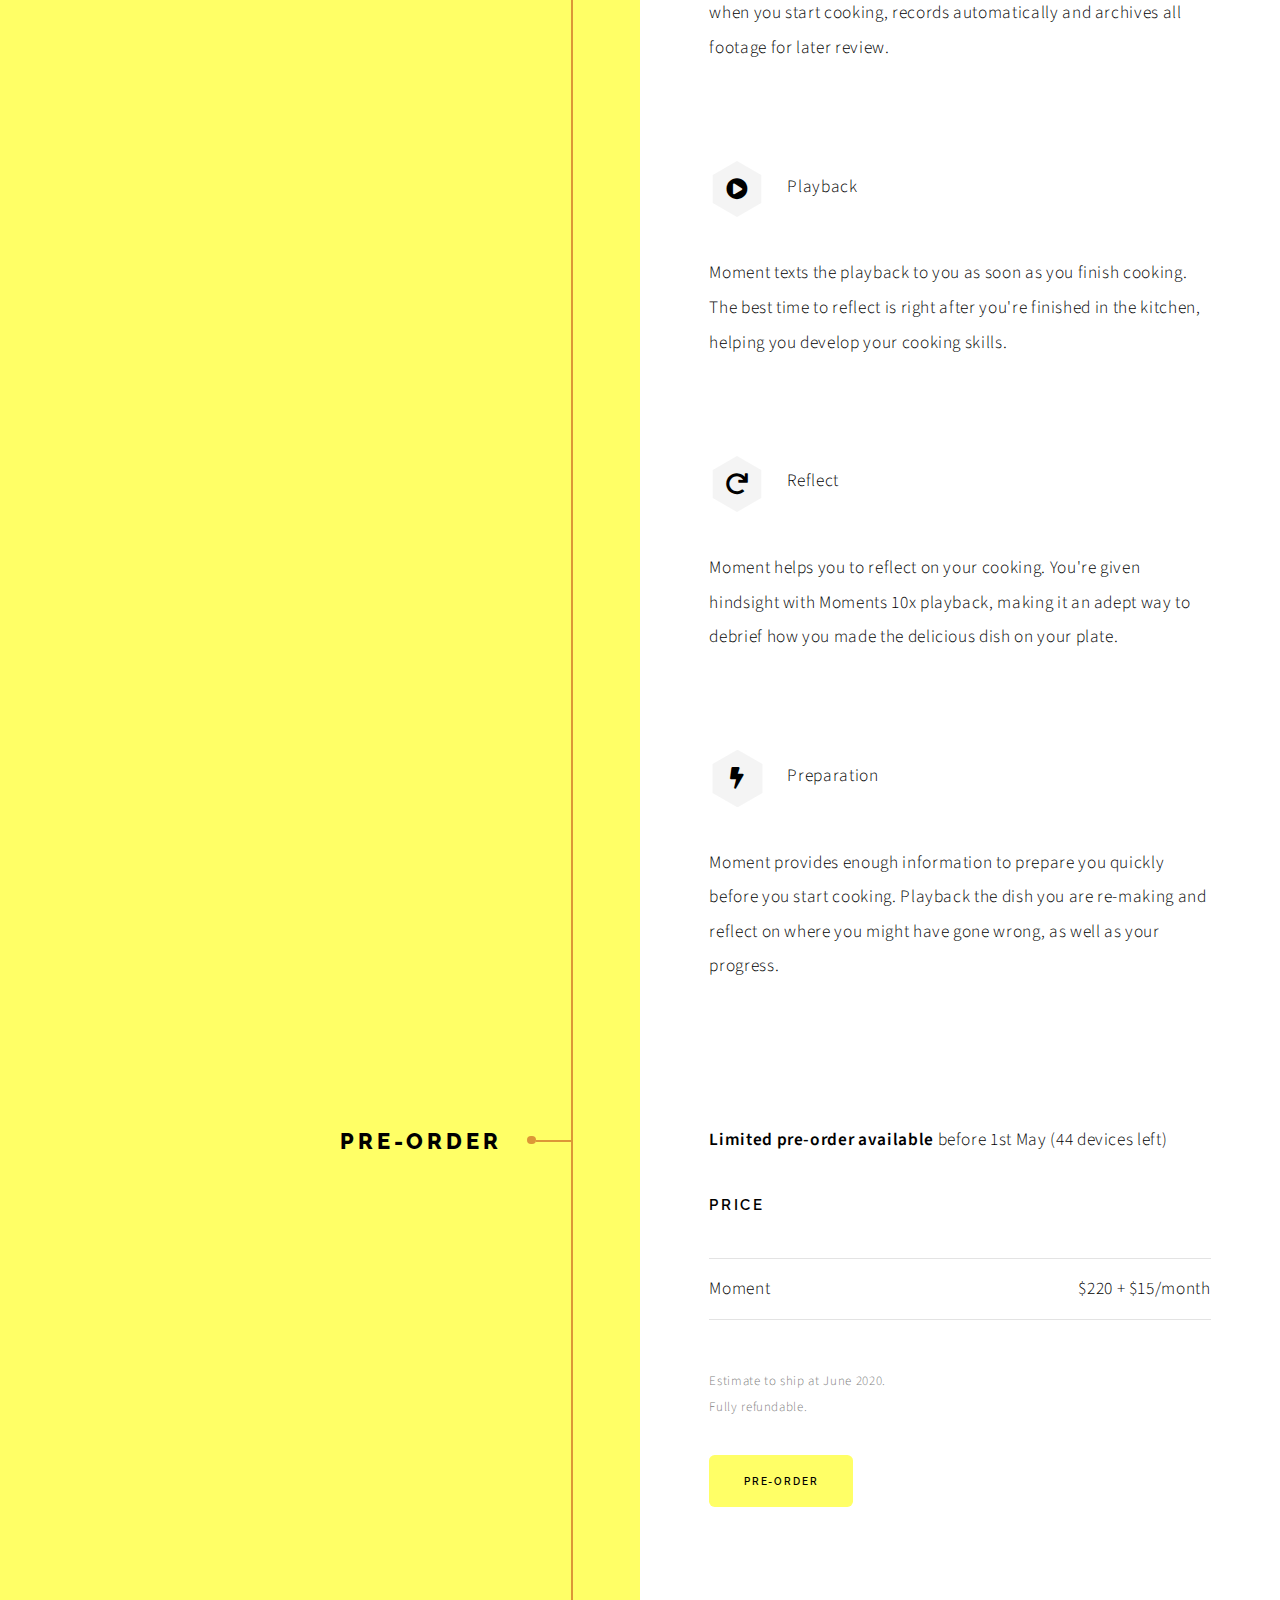
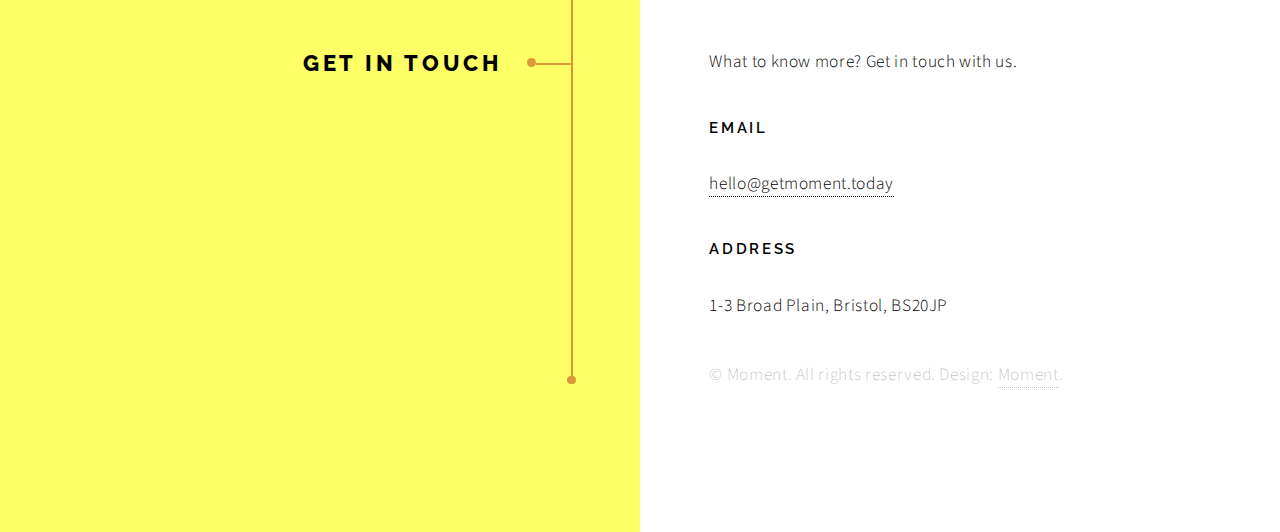
==== commit 750590ae: "add quote" ====
--- a/index.html
+++ b/index.html
@@ -20,33 +20,41 @@
 <!-- <div class="highlight-text">
 <p>The best way to make improvements: comparing yourself to yourself.</p>
 </div> -->
+
+
 			<div id="wrapper" >
 			
 				<!-- Intro -->
 					<section class="intro">
 						<header>
-							<h1>Moment</h1>
-							<h2><!-- cook like a chef through  everyday cooking --></h2>
-							<h3>Track improvements through capturing everyday cooking</h3>
-						
-							<div>
-							<ul class="feature-icons">
-								<!-- <li></li> -->
-								<li class="icon solid fa-video">
-									<div style="float: left;">Record</div></li>
-								<li class="icon solid fa-play-circle" >
-									<div style="float: left;">Playback</div></li>
-								<li class="icon solid fa-redo">
-									<div style="float: left;">Reflect</div></li>
-								<li class="icon solid fa-bolt">
-									<div style="float: left;">Preparation</div></li>
-							</ul>
+							<h4>“If you continuously compete others, you become bitter, 
+							but if you continuously compete with yourself you become better.” </h4>
+
+							<div class="tagline">
+								<h1>Moment</h1>
+								
+								<h3>Track improvements through capturing everyday cooking</h3>
+							
+								<div>
+						<!-- 		<ul class="feature-icons">
+									
+									<li class="icon solid fa-video">
+										<div style="float: left;">Record</div></li>
+									<li class="icon solid fa-play-circle" >
+										<div style="float: left;">Playback</div></li>
+									<li class="icon solid fa-redo">
+										<div style="float: left;">Reflect</div></li>
+									<li class="icon solid fa-bolt">
+										<div style="float: left;">Preparation</div></li>
+								</ul>
+ -->
+								</div>
+								<p><strong>Limited pre-order available</strong> before 1st May</p>
+								<ul class="actions">
+									<li><a href="#pre-order" class="arrow scrolly"><span class="label">Next</span></a></li>
+								</ul>
 
 							</div>
-							<p><strong>Limited pre-order available</strong> before 1st May</p>
-							<ul class="actions">
-								<li><a href="#pre-order" class="arrow scrolly"><span class="label">Next</span></a></li>
-							</ul>
 							
 						</header>
 					
--- a/assets/css/main.css
+++ b/assets/css/main.css
@@ -2785,6 +2785,7 @@
 }
 #wrapper > section.intro {
   align-items: center;
+  background-image: url("../black-white-textured-seamless-pattern-background-repeating-round-circle_157822-291.jpg");
 }
 #wrapper > section.intro > header {
   padding-top: 2.8rem;
@@ -2800,6 +2801,7 @@
 #wrapper > section.intro > .content {
   height: 100vh;
   max-width: none;
+  background-color: grey;
 }
 #wrapper > section:last-of-type > header:before {
   height: 100%;
@@ -2862,6 +2864,9 @@
   margin-left: calc(50vw - 10rem);
   display: none;
 }
+#wrapper > section.intro > header h1, #wrapper > section.intro > header h2 {
+  margin-top: 1rem;
+}
 #wrapper > section.intro > header h1:before, #wrapper > section.intro > header h2:before {
   right: -5rem;
   width: 2.5rem;
@@ -2871,6 +2876,17 @@
   right: -2.5rem;
   display: none;
 }
+#wrapper > section.intro > header h4 {
+  font-weight: 800;
+  width: 25rem;
+  text-align: left;
+  background-color: white;
+  padding: 1rem;
+}
+#wrapper > section.intro > header .tagline {
+  background-color: white;
+  padding: 2rem;
+}
 @media screen and (max-width: 1152px) {
   #wrapper > section.intro > header > * {
     width: 100%;
@@ -2925,6 +2941,9 @@
   #wrapper > section.intro > header:before {
     margin-left: calc(50vw - 8rem);
     display: none;
+  }
+  #wrapper > section.intro > header h1, #wrapper > section.intro > header h2 {
+    margin-top: 1rem;
   }
   #wrapper > section.intro > header h1:before, #wrapper > section.intro > header h2:before {
     right: -4rem;
@@ -2934,6 +2953,17 @@
   #wrapper > section.intro > header h1:after, #wrapper > section.intro > header h2:after {
     right: -2rem;
     display: none;
+  }
+  #wrapper > section.intro > header h4 {
+    font-weight: 800;
+    width: 25rem;
+    text-align: left;
+    background-color: white;
+    padding: 1rem;
+  }
+  #wrapper > section.intro > header .tagline {
+    background-color: white;
+    padding: 2rem;
   }
 }
 @media screen and (max-width: 1280px) and (max-width: 1152px) {
@@ -3076,8 +3106,22 @@
   #wrapper > section > footer {
     padding: 0 4rem 4rem 4rem;
   }
+  #wrapper > section.intro {
+    background-image: url("../black-white-textured-seamless-pattern-background-repeating-round-circle_157822-291.jpg");
+  }
   #wrapper > section.intro > header {
     padding: 8rem 4rem 5rem 4rem;
+  }
+  #wrapper > section.intro > header h4 {
+    font-weight: 800;
+    width: 12.5rem;
+    text-align: left;
+    background-color: white;
+    padding: 1rem;
+  }
+  #wrapper > section.intro > header .tagline {
+    background-color: white;
+    padding: 2rem;
   }
   #wrapper .copyright {
     padding: 0 4rem 4rem 4rem;
@@ -3102,8 +3146,22 @@
   #wrapper > section > footer {
     padding: 0 2rem 3rem 2rem;
   }
+  #wrapper > section.intro {
+    background-image: url("../black-white-textured-seamless-pattern-background-repeating-round-circle_157822-291.jpg");
+  }
   #wrapper > section.intro > header {
     padding: 5.5rem 2rem 2.5rem 2rem;
+  }
+  #wrapper > section.intro > header h4 {
+    font-weight: 800;
+    width: 12.5rem;
+    text-align: left;
+    background-color: white;
+    padding: 1rem;
+  }
+  #wrapper > section.intro > header .tagline {
+    background-color: white;
+    padding: 2rem;
   }
   #wrapper .copyright {
     padding: 0 2rem 2rem 2rem;
@@ -3128,8 +3186,22 @@
   #wrapper > section > footer {
     padding: 0 1.5rem 2.25rem 1.5rem;
   }
+  #wrapper > section.intro {
+    background-image: url("../black-white-textured-seamless-pattern-background-repeating-round-circle_157822-291.jpg");
+  }
   #wrapper > section.intro > header {
     padding: 4.875rem 1.5rem 1.875rem 1.5rem;
+  }
+  #wrapper > section.intro > header h4 {
+    font-weight: 800;
+    width: 12.5rem;
+    text-align: left;
+    background-color: white;
+    padding: 1rem;
+  }
+  #wrapper > section.intro > header .tagline {
+    background-color: white;
+    padding: 2rem;
   }
   #wrapper .copyright {
     padding: 0 1.5rem 1.5rem 1.5rem;
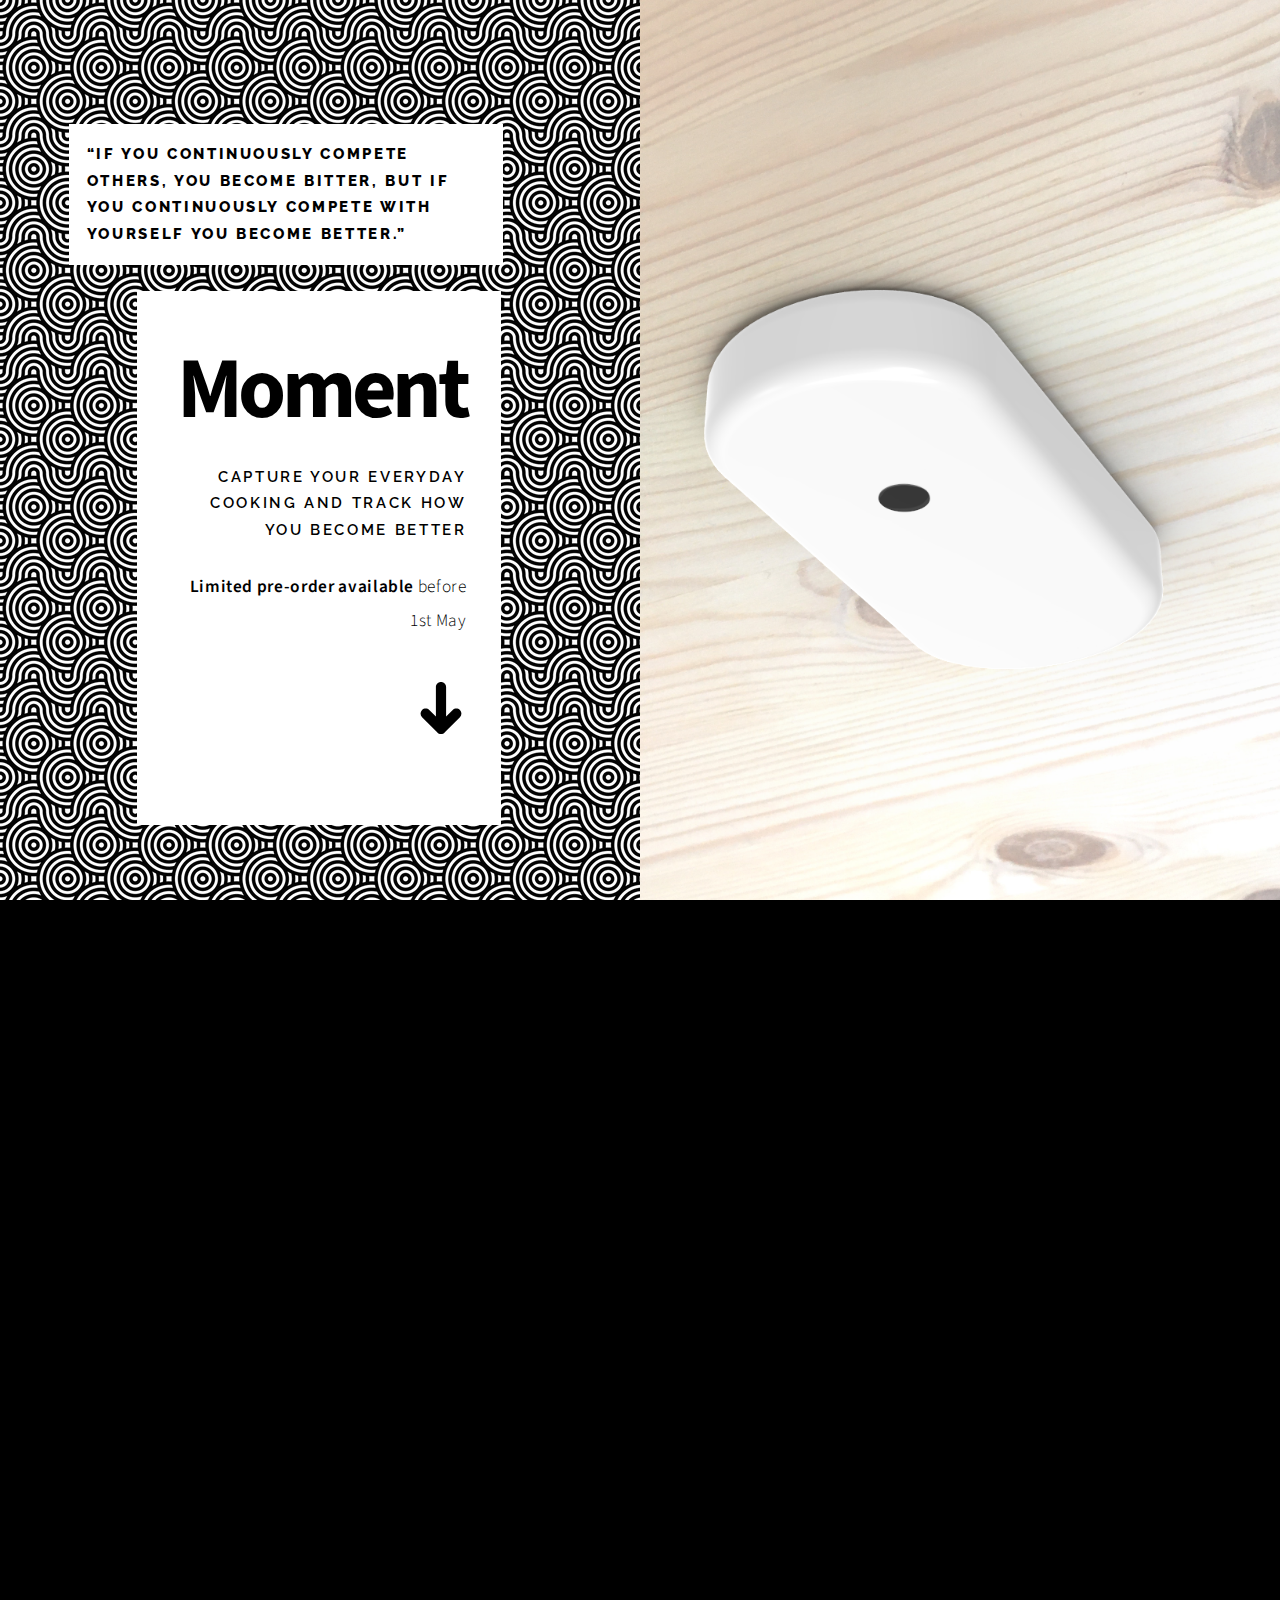
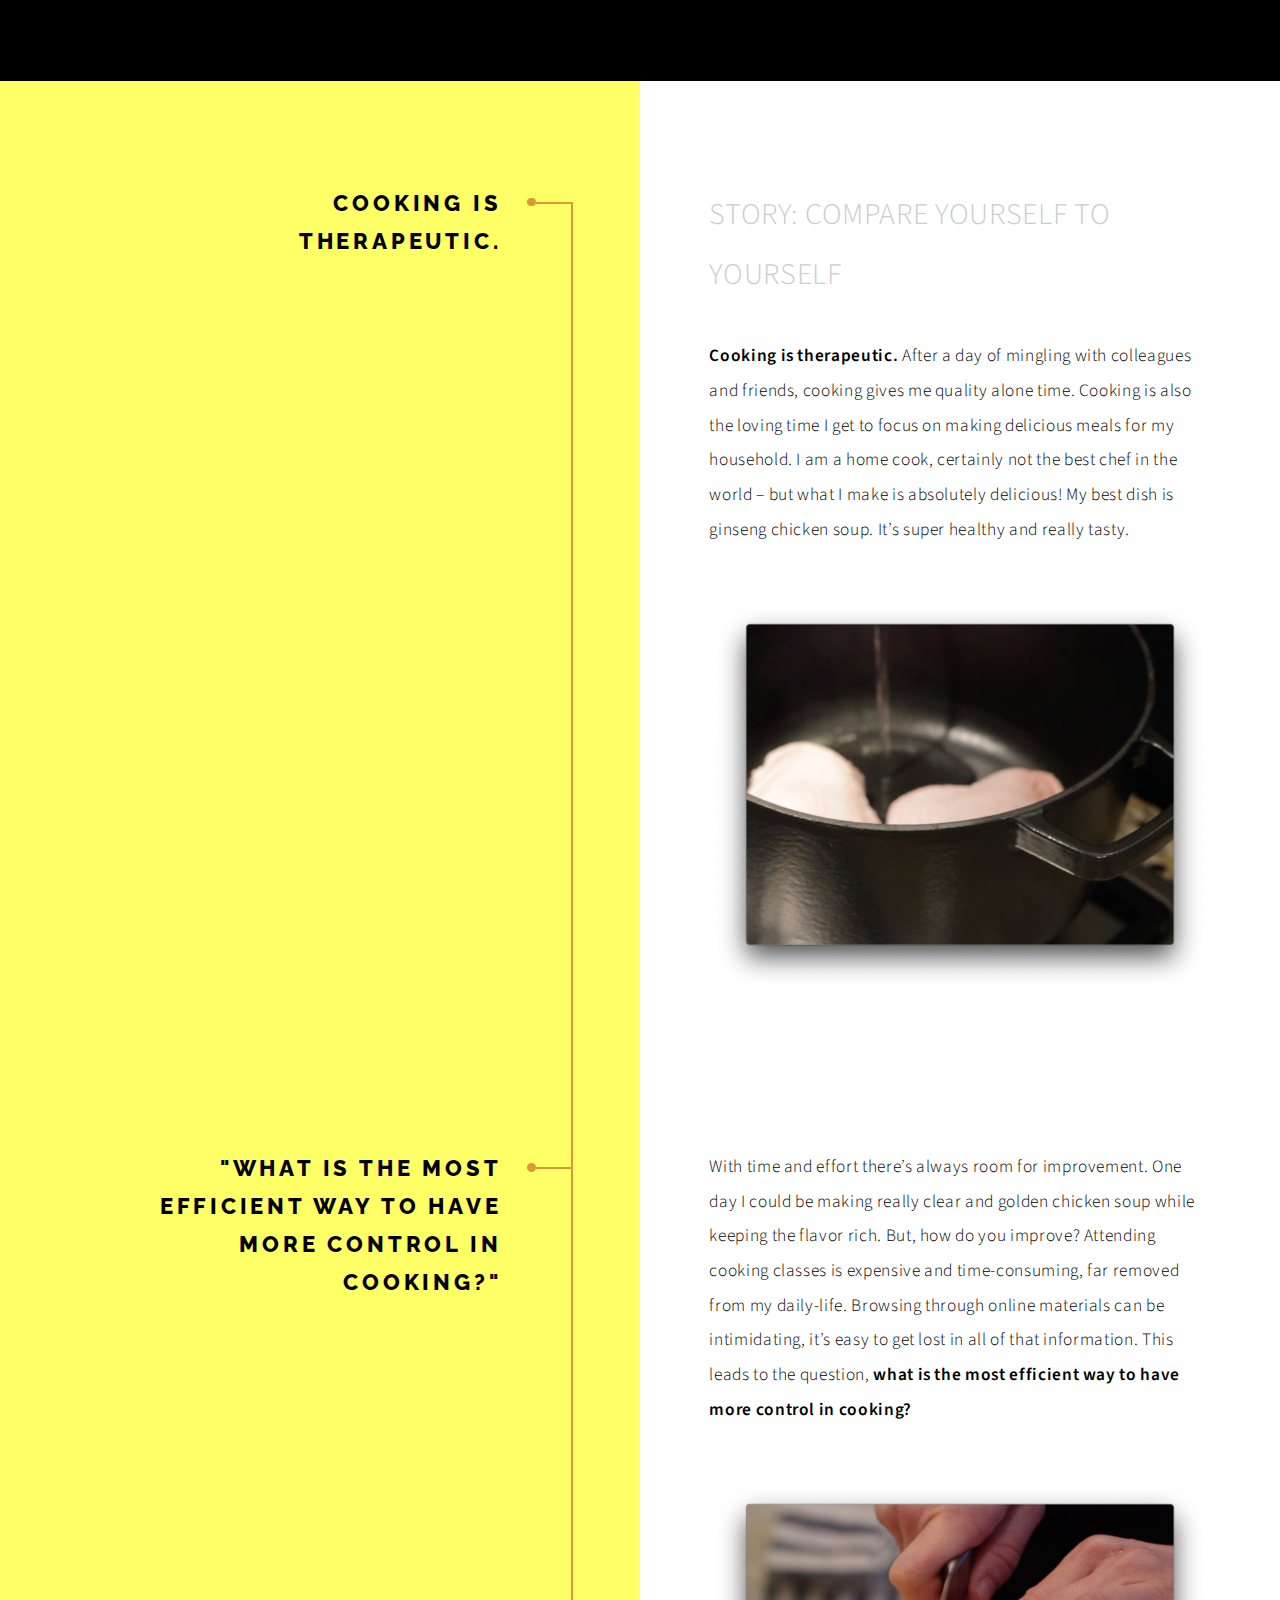
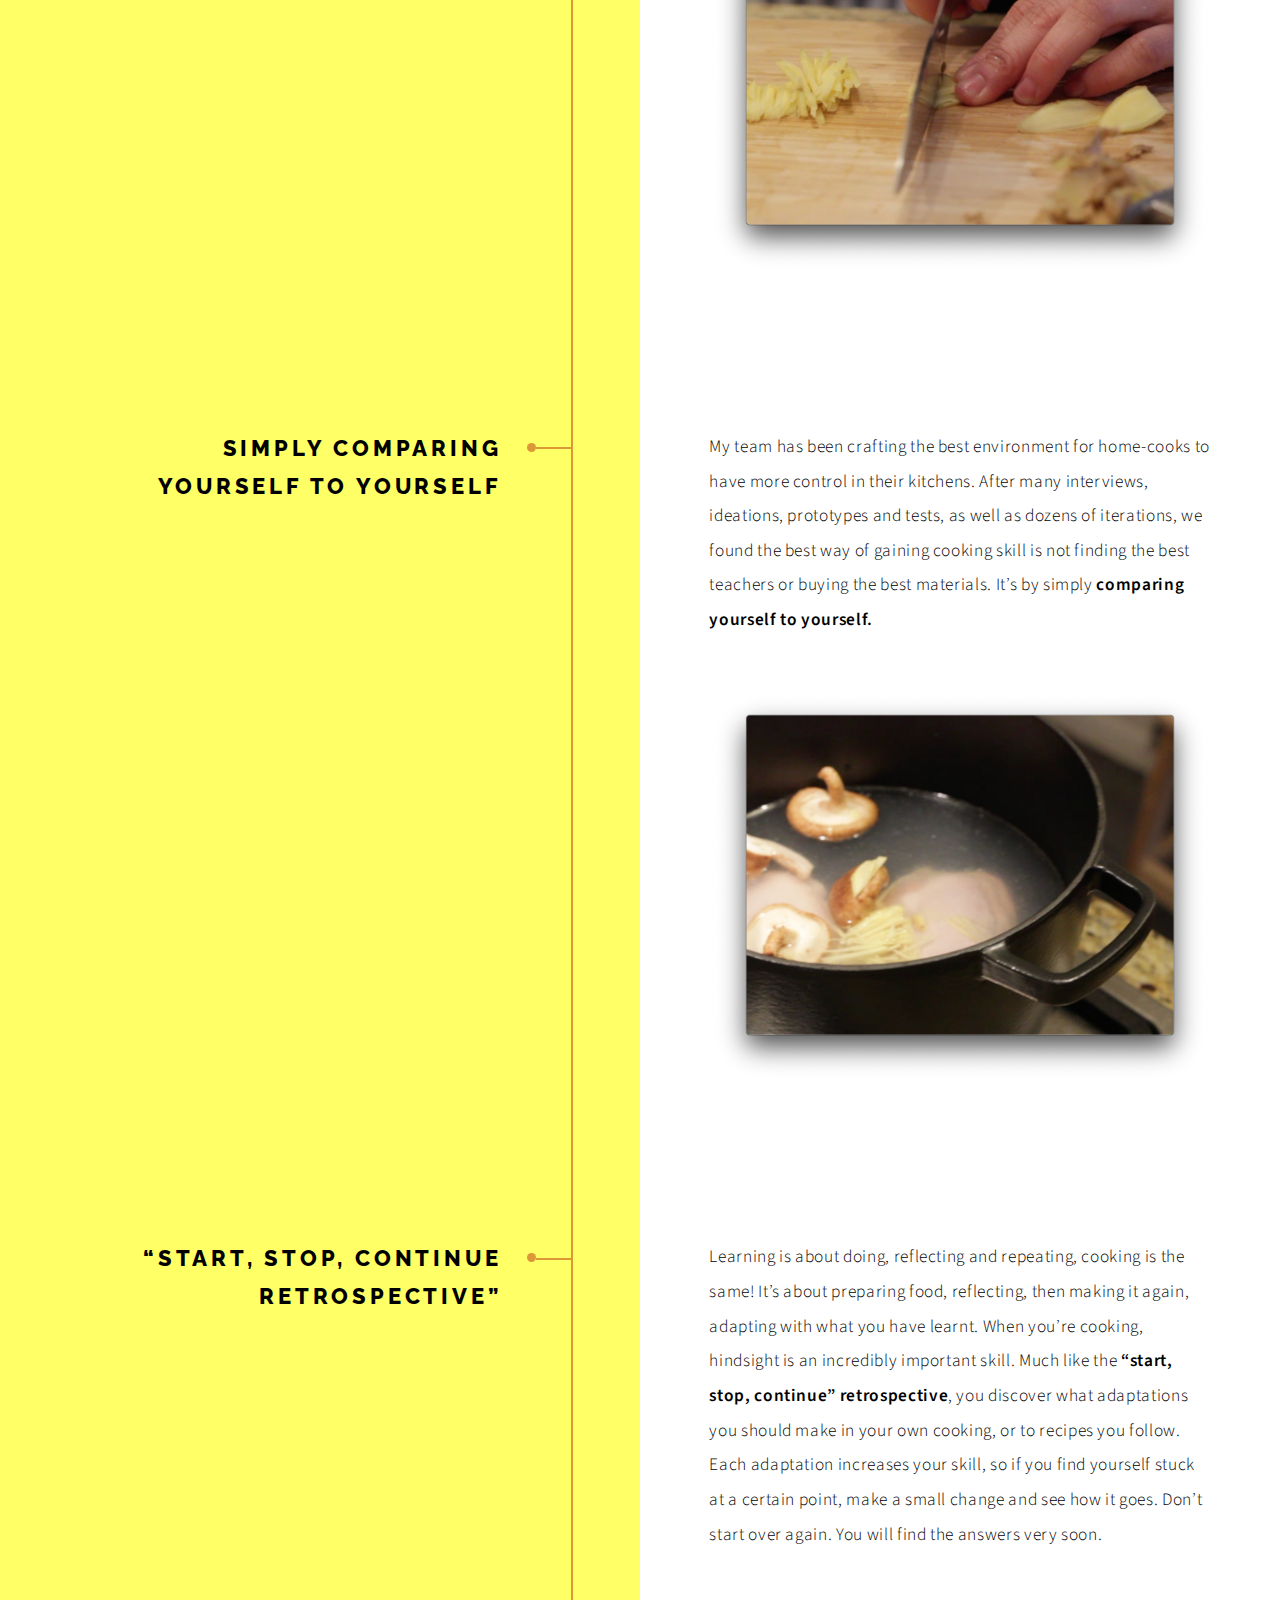
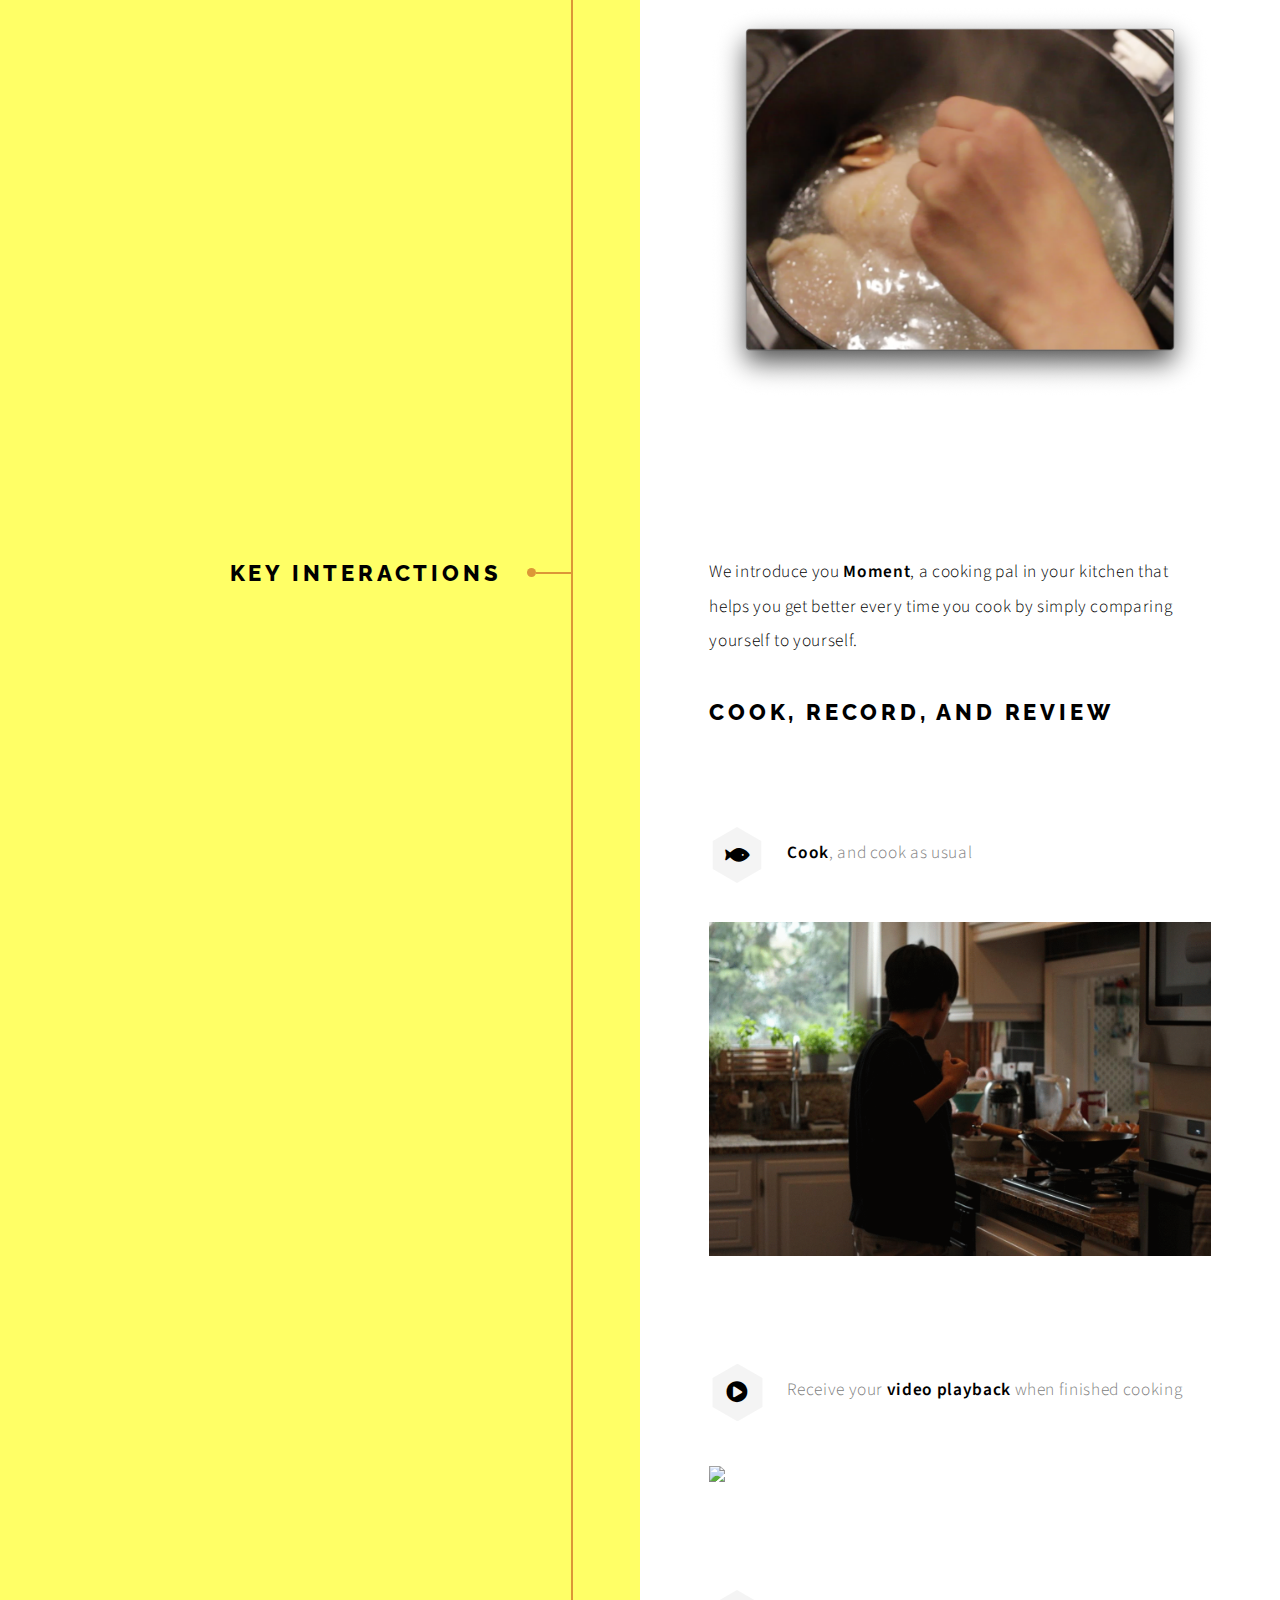
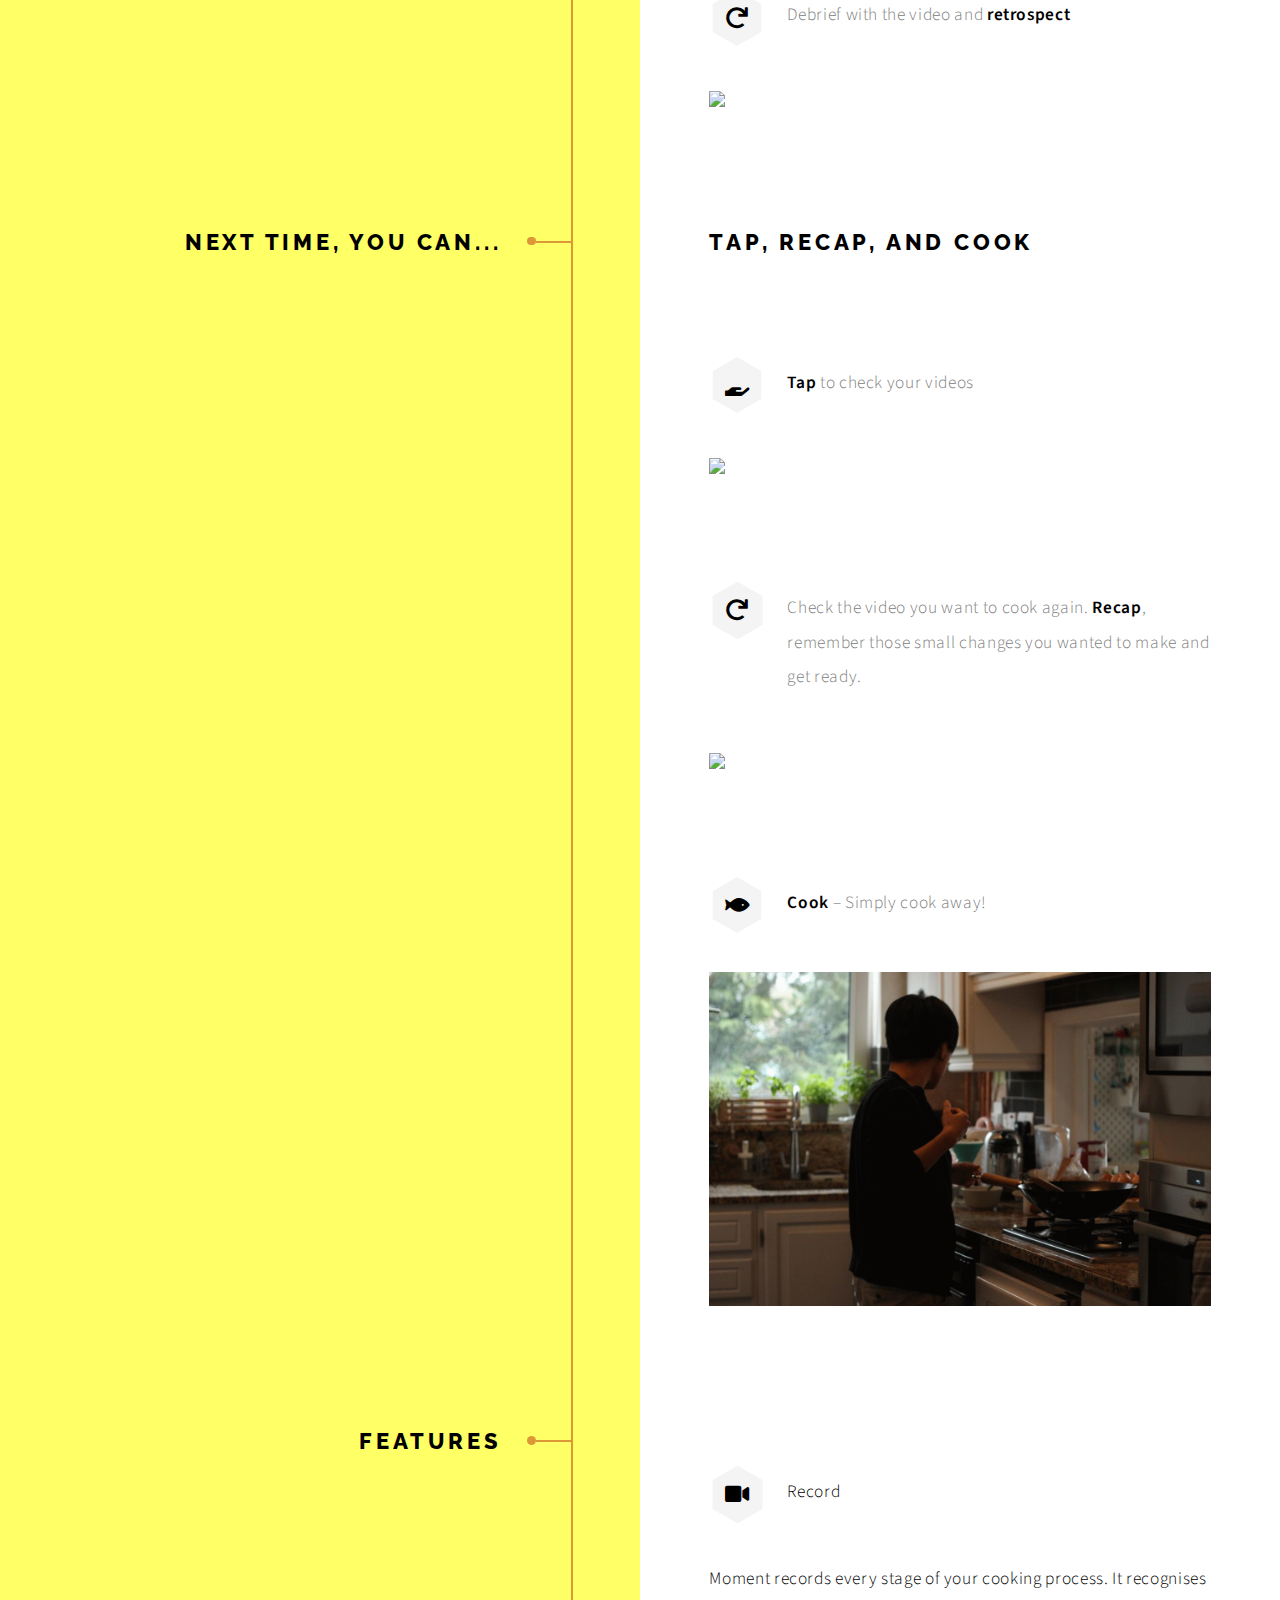
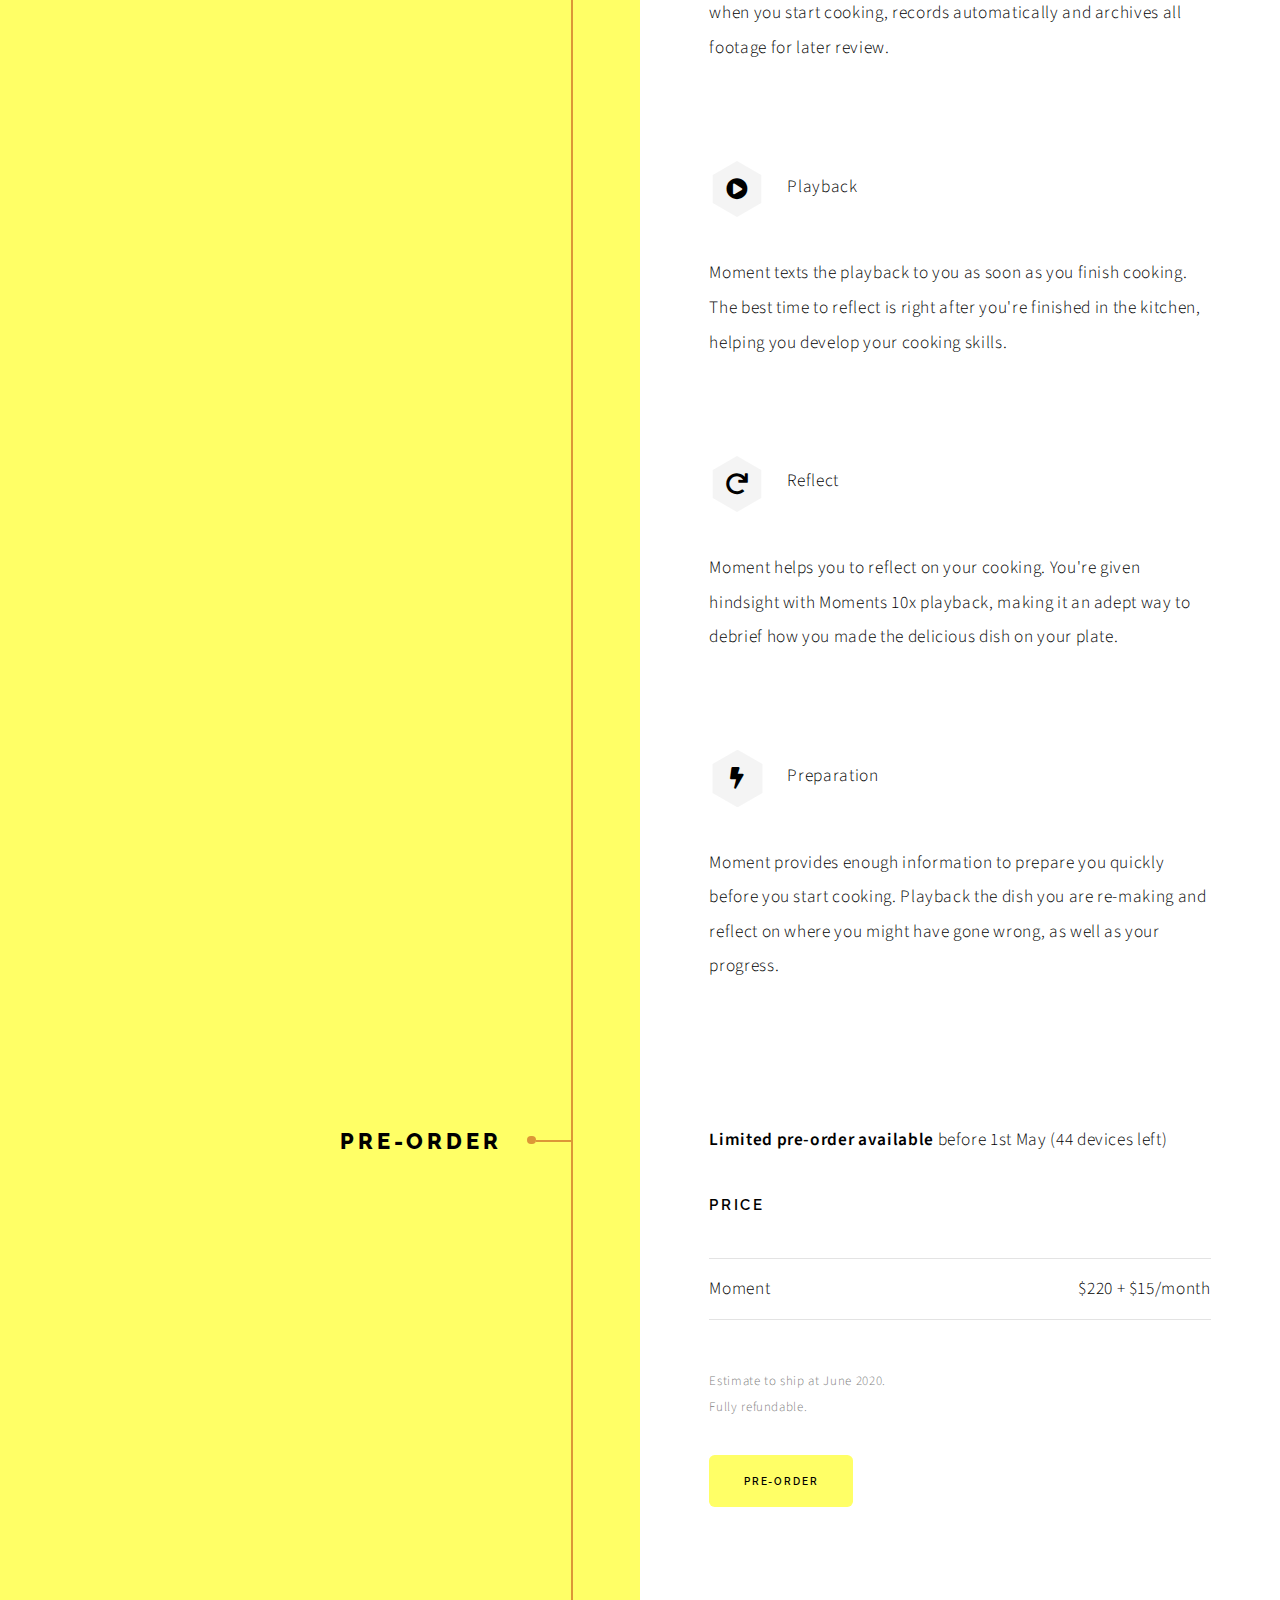
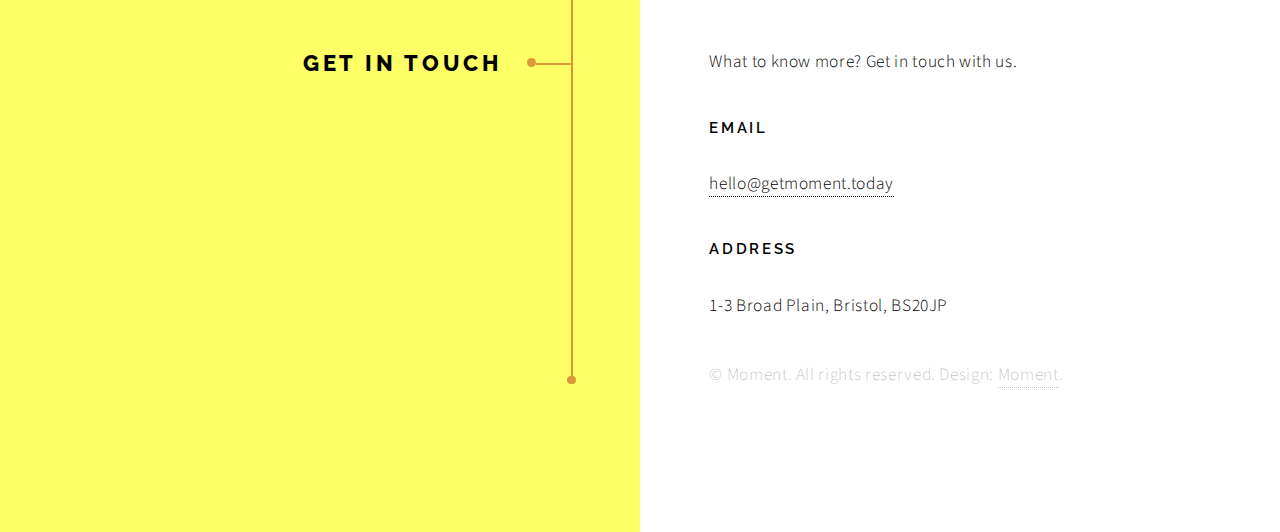
==== commit 630eb0a6: "change tagline" ====
--- a/index.html
+++ b/index.html
@@ -33,8 +33,9 @@
 							<div class="tagline">
 								<h1>Moment</h1>
 								
-								<h3>Track improvements through capturing everyday cooking</h3>
-							
+								<!-- <h3>Track improvements through capturing everyday cooking</h3> -->
+								<h3>Capture your everyday cooking and track how you become better</h3>
+
 								<div>
 						<!-- 		<ul class="feature-icons">
 									
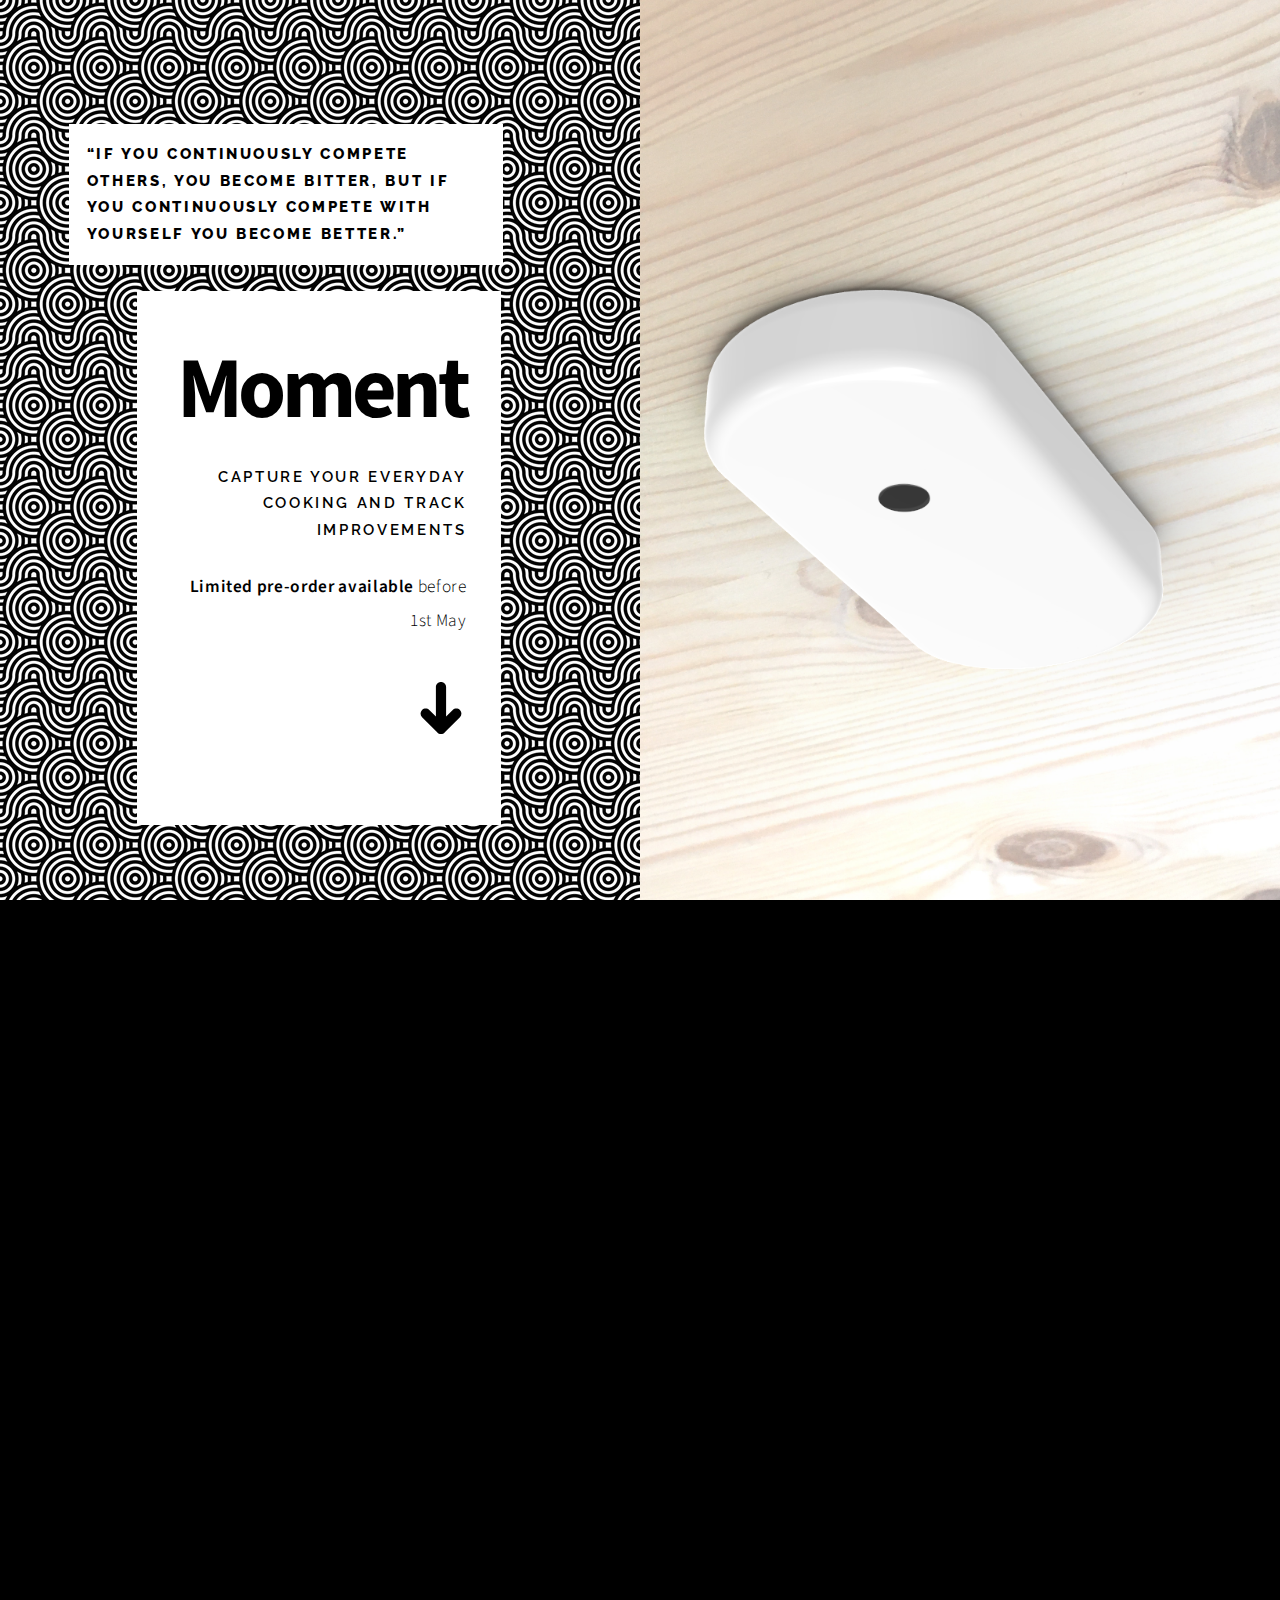
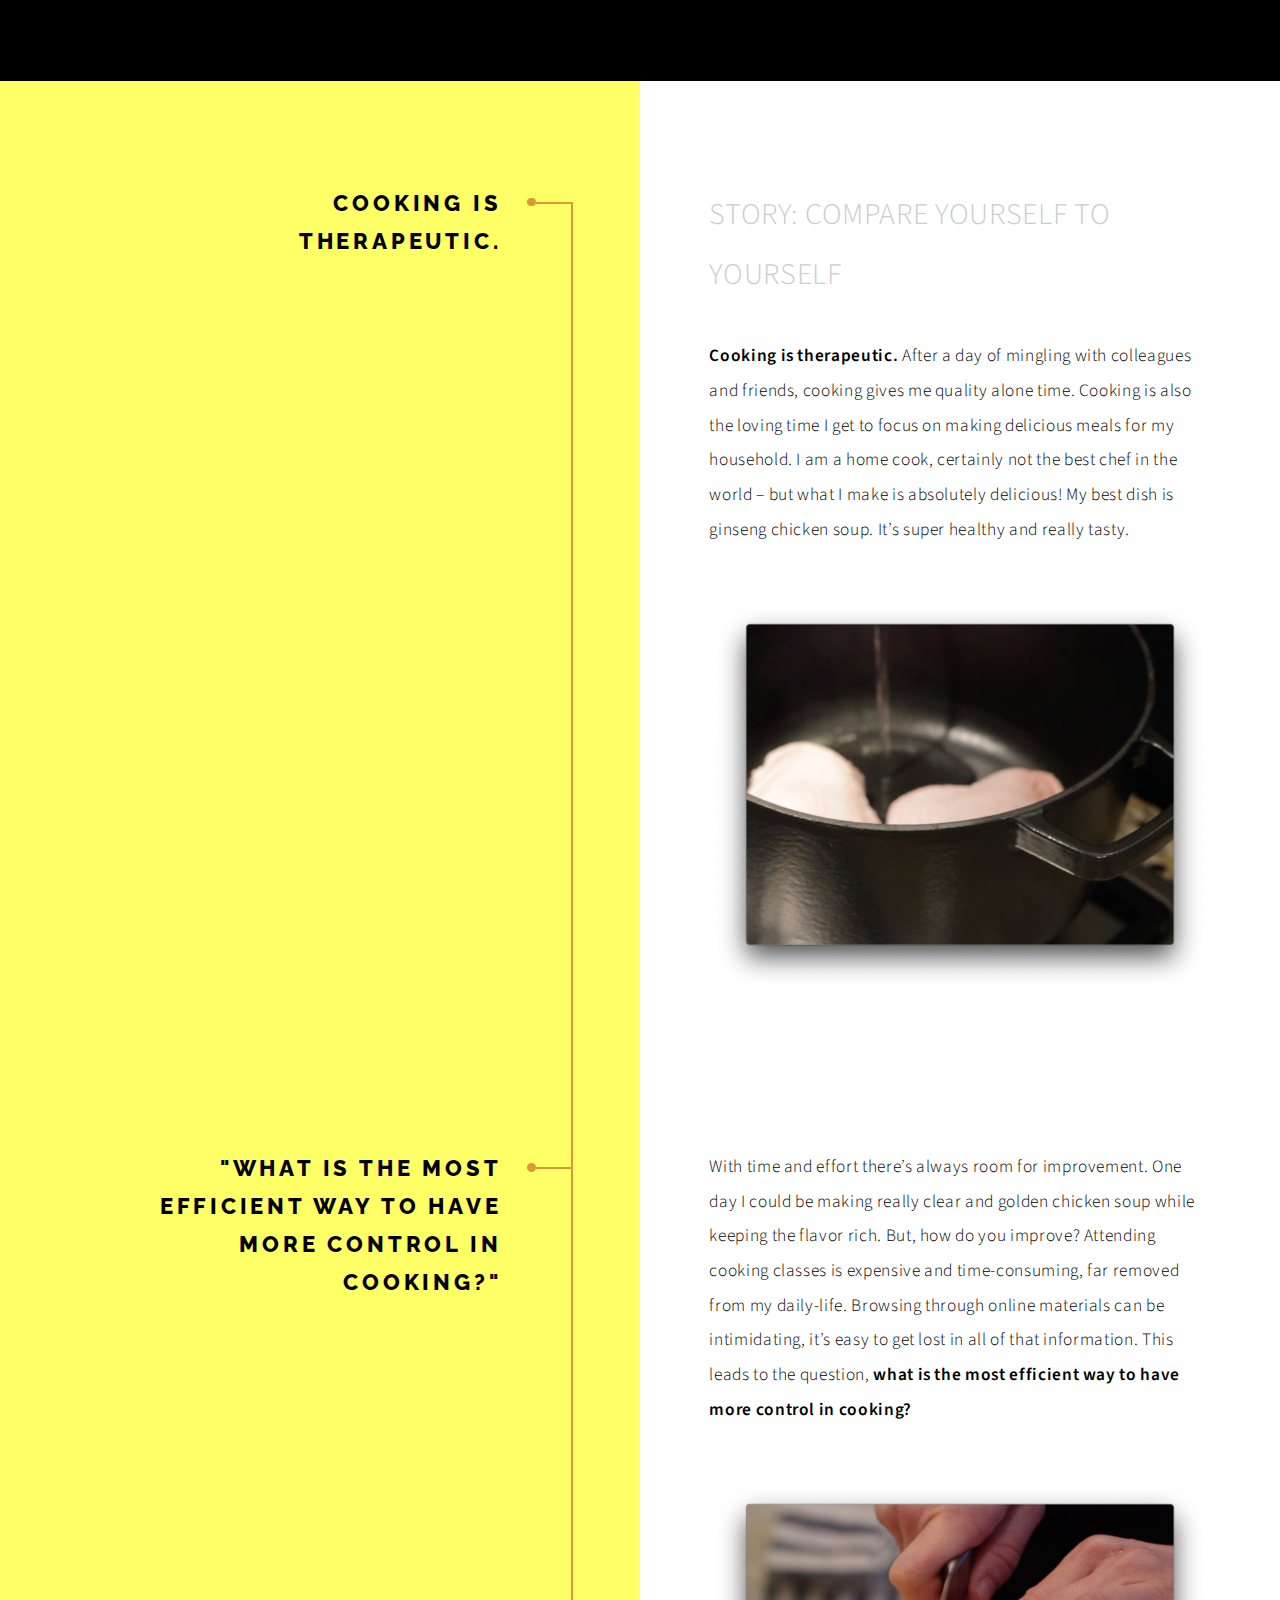
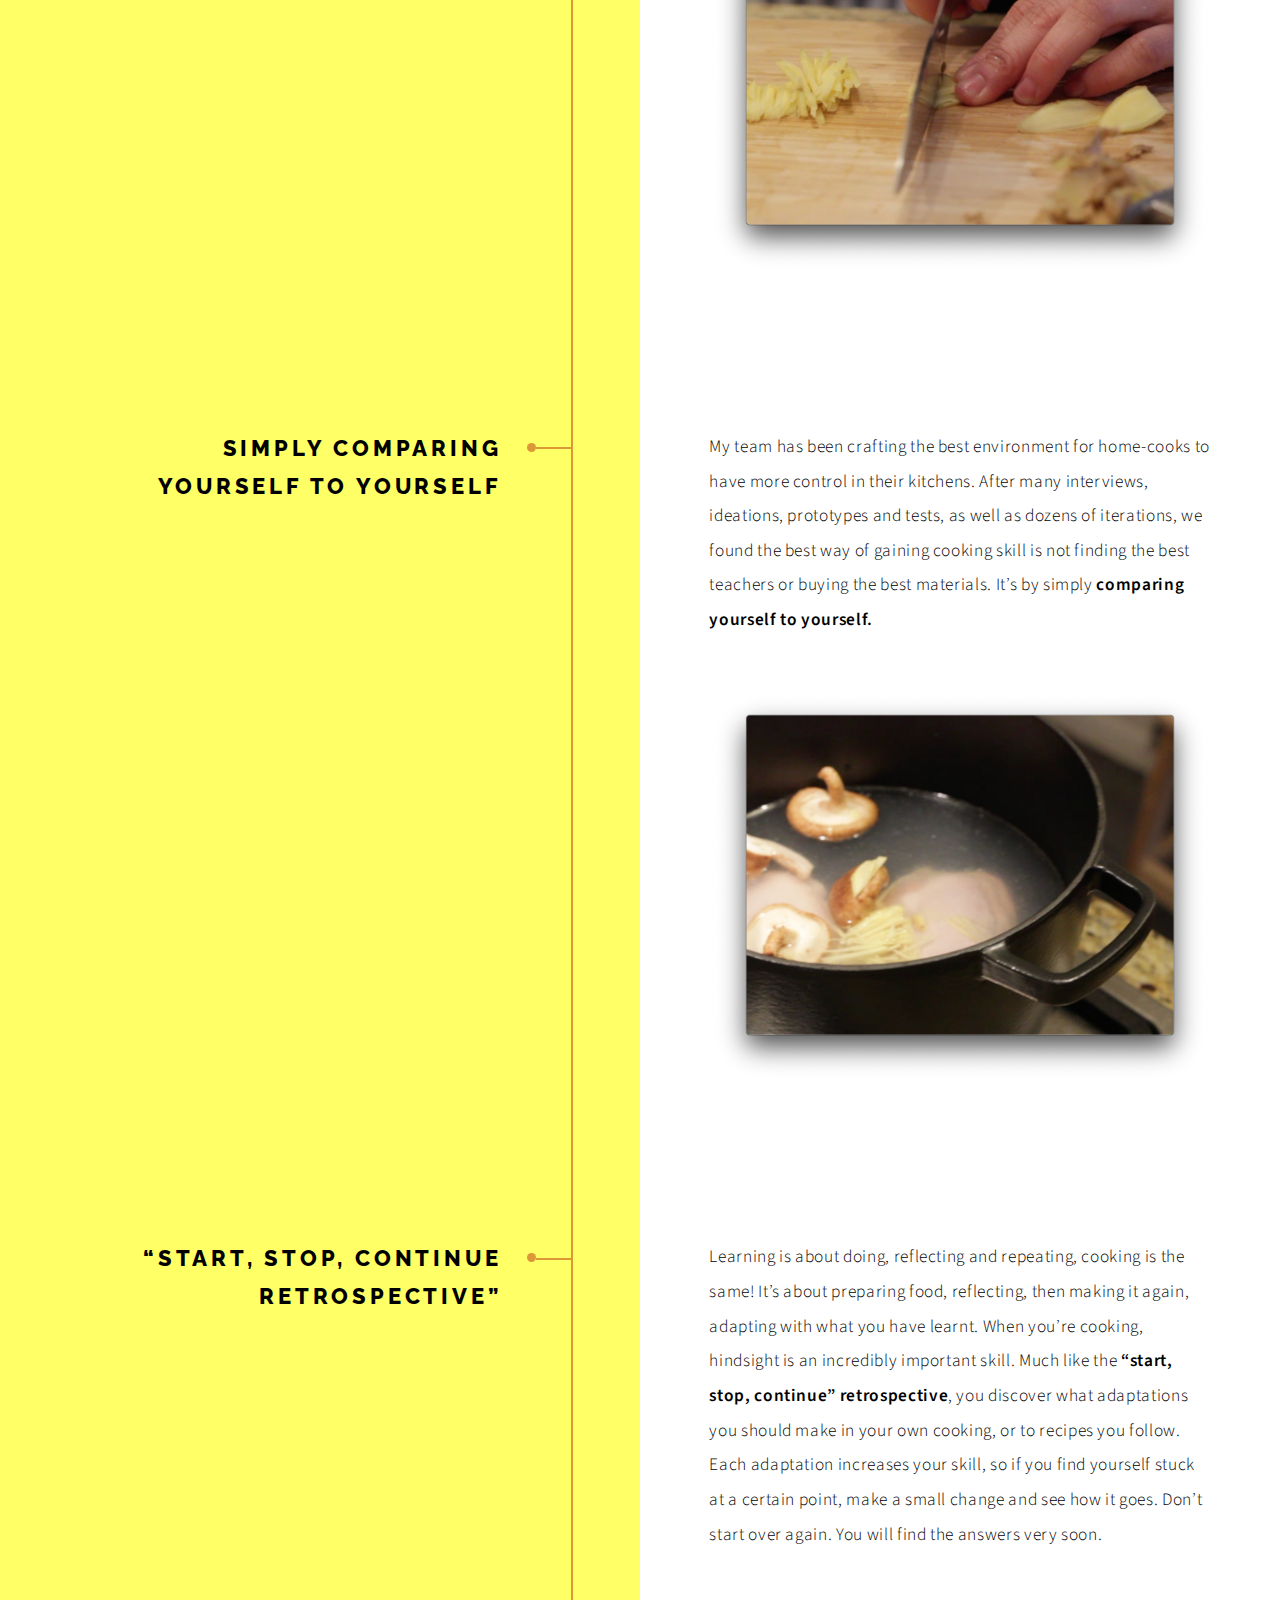
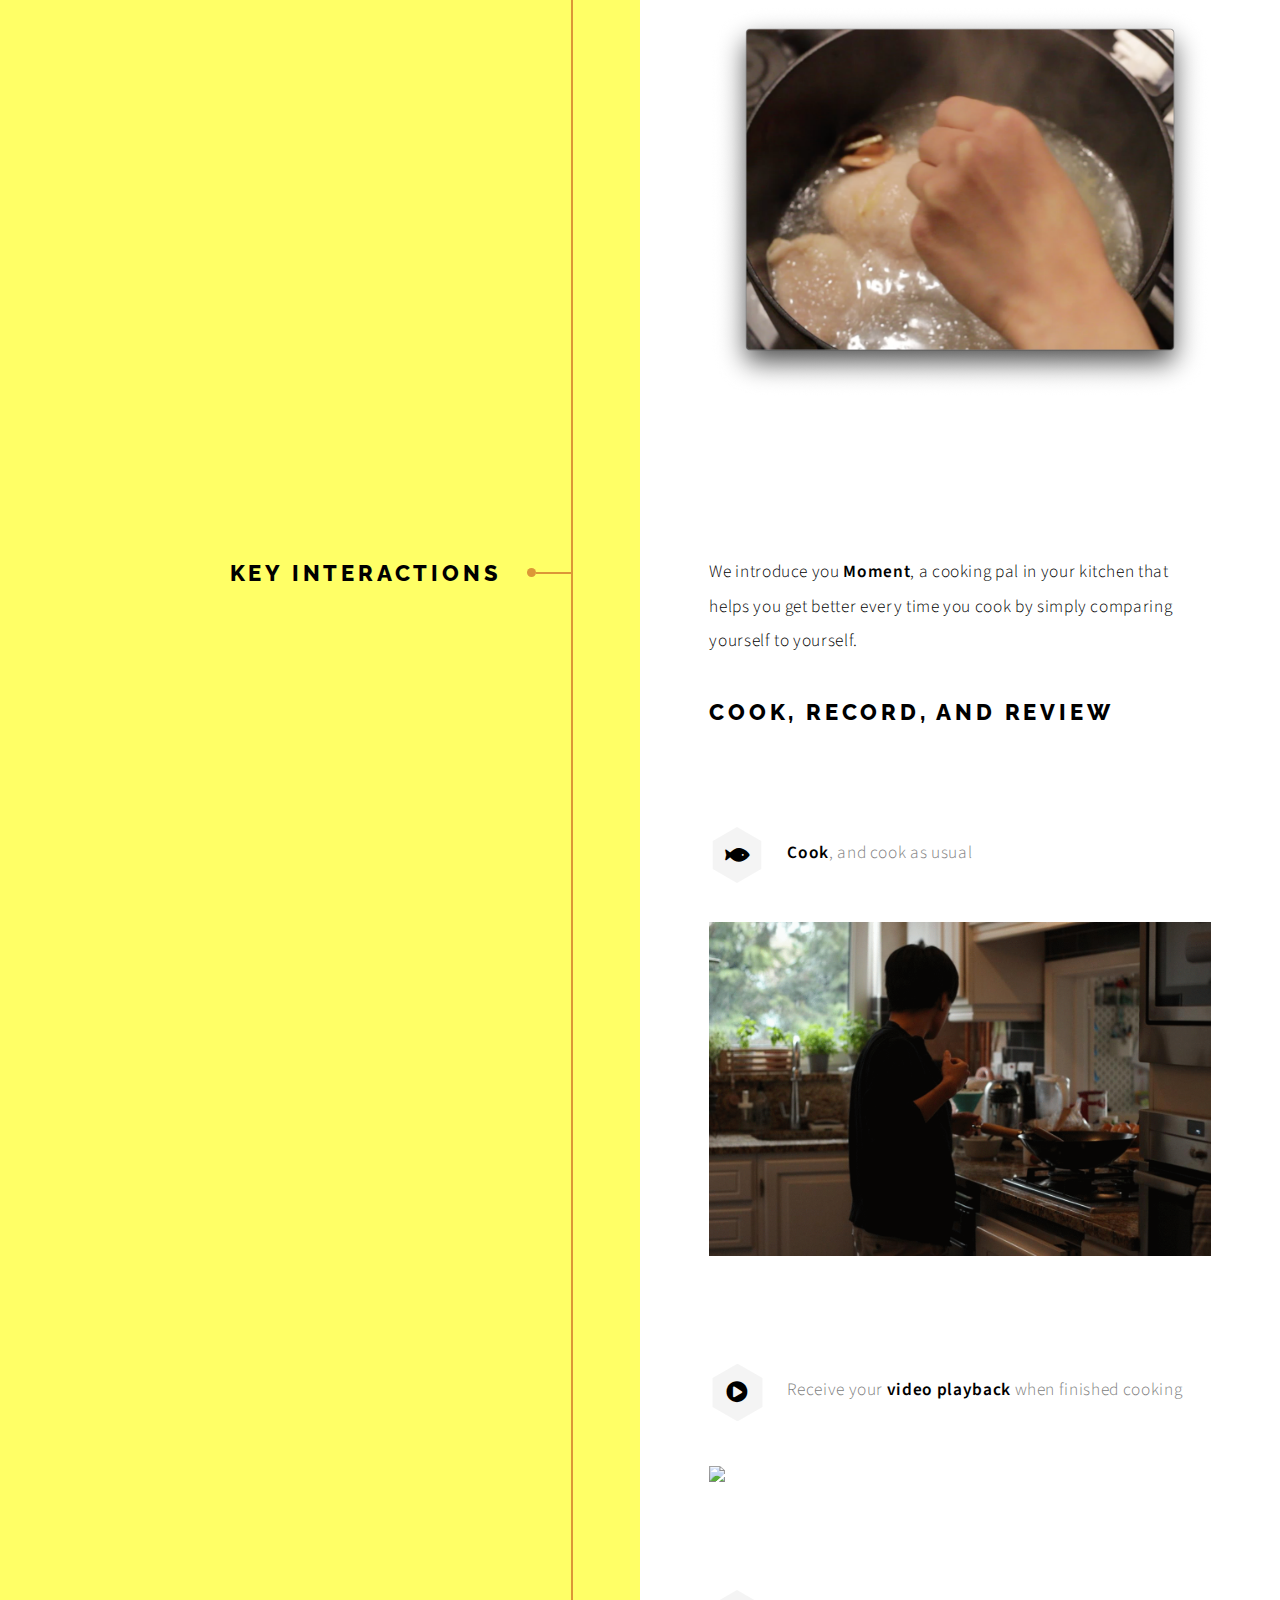
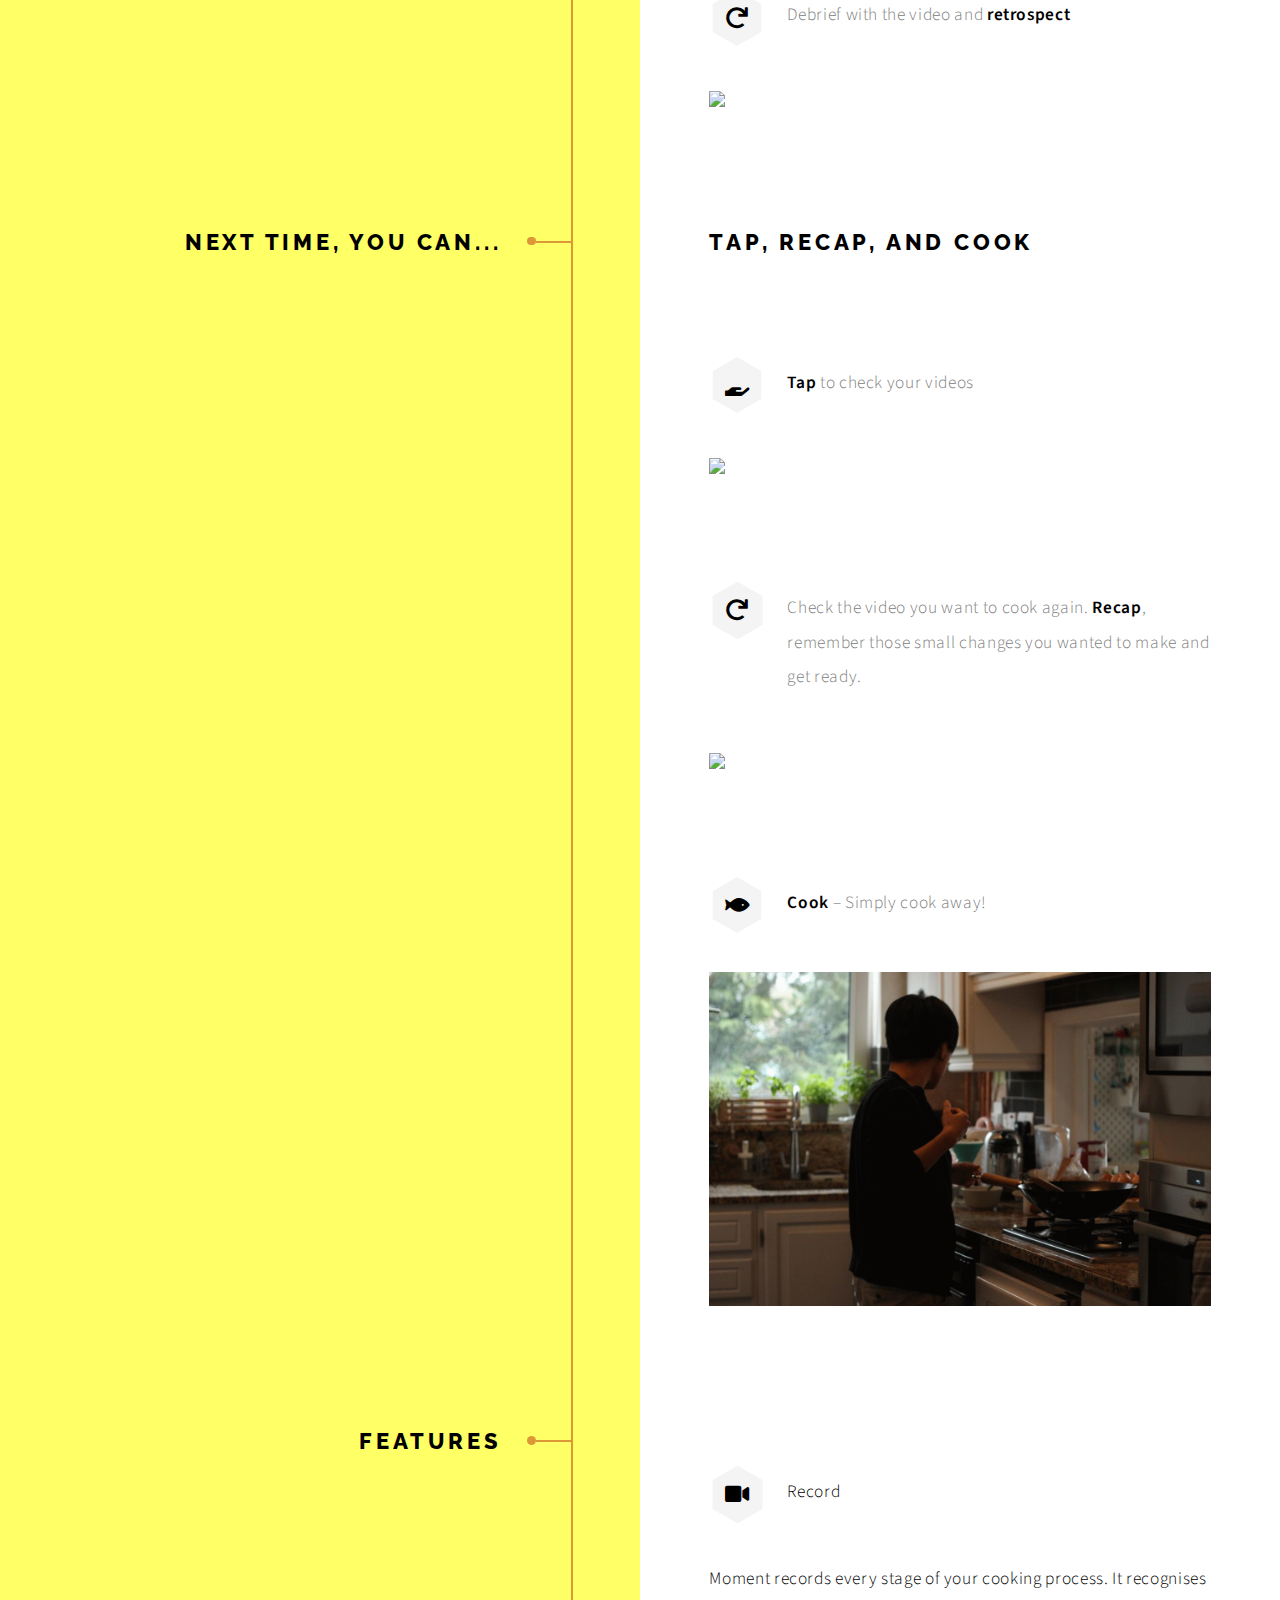
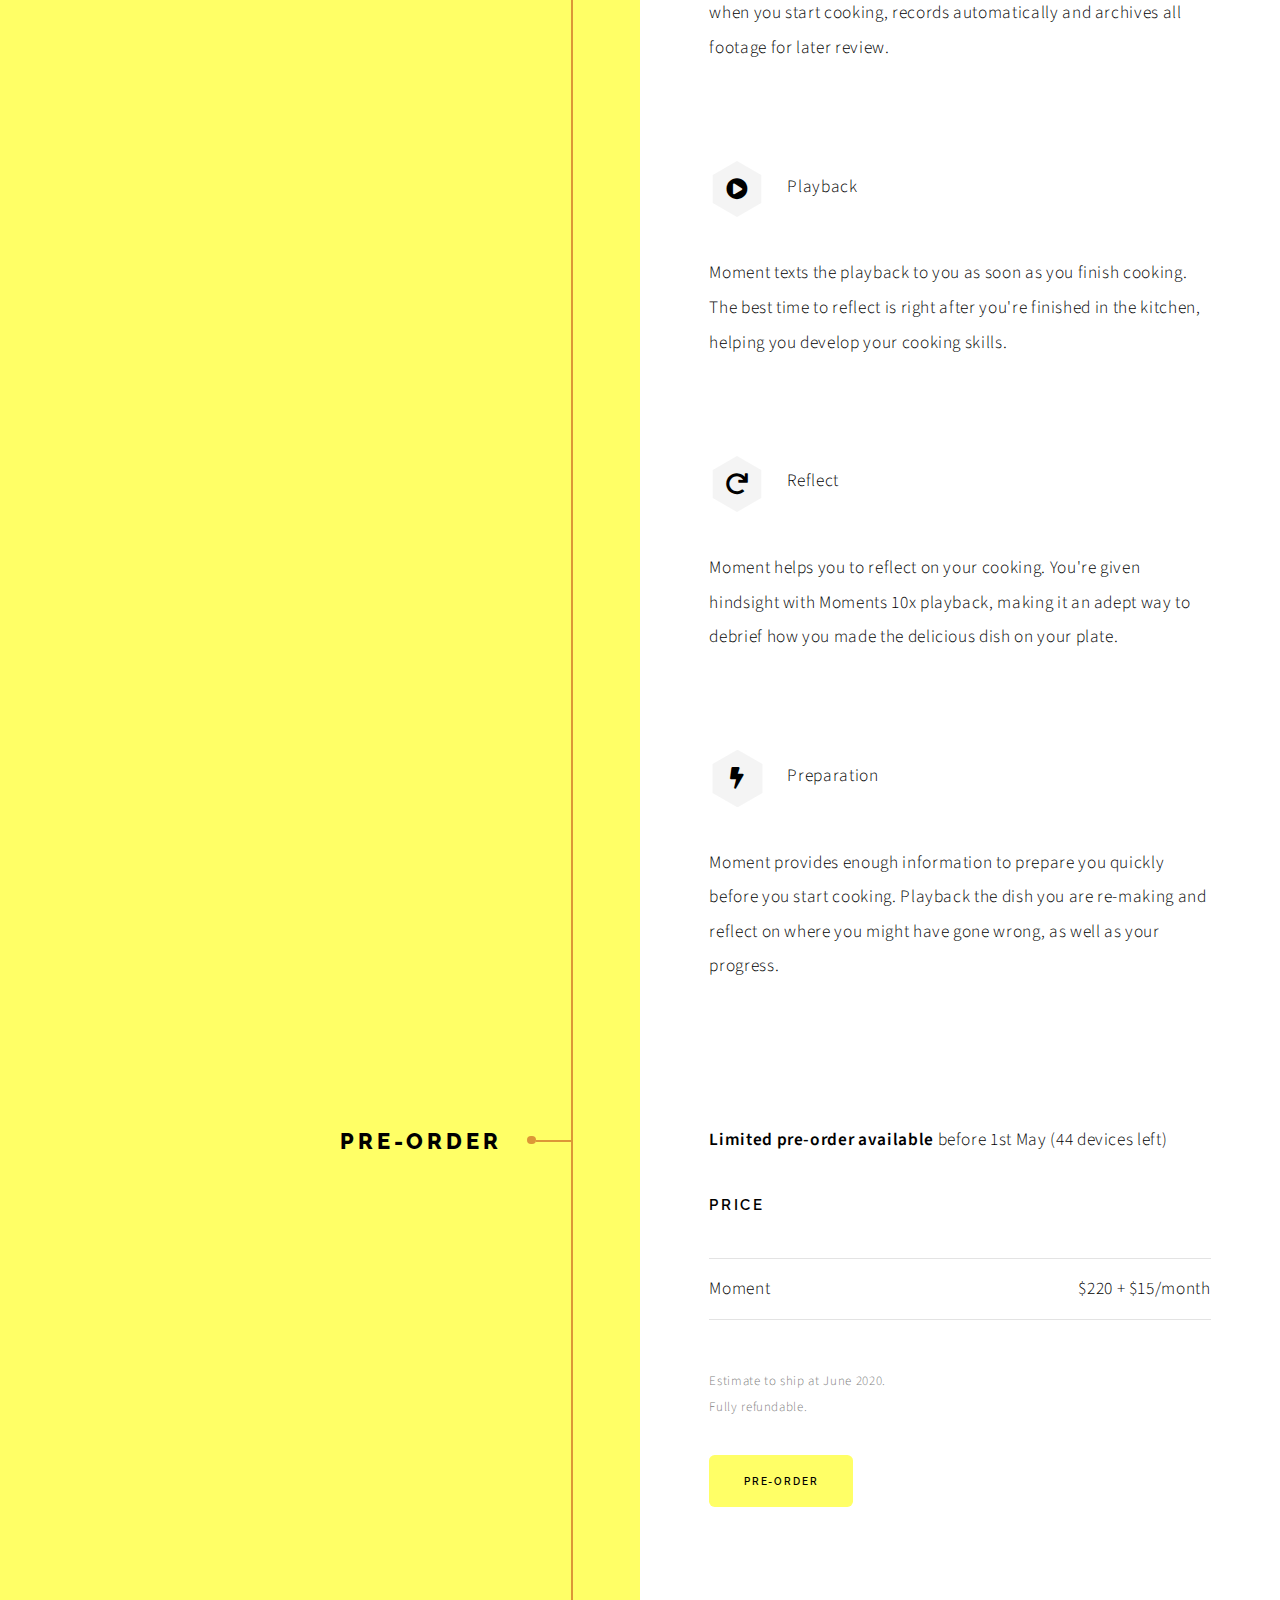
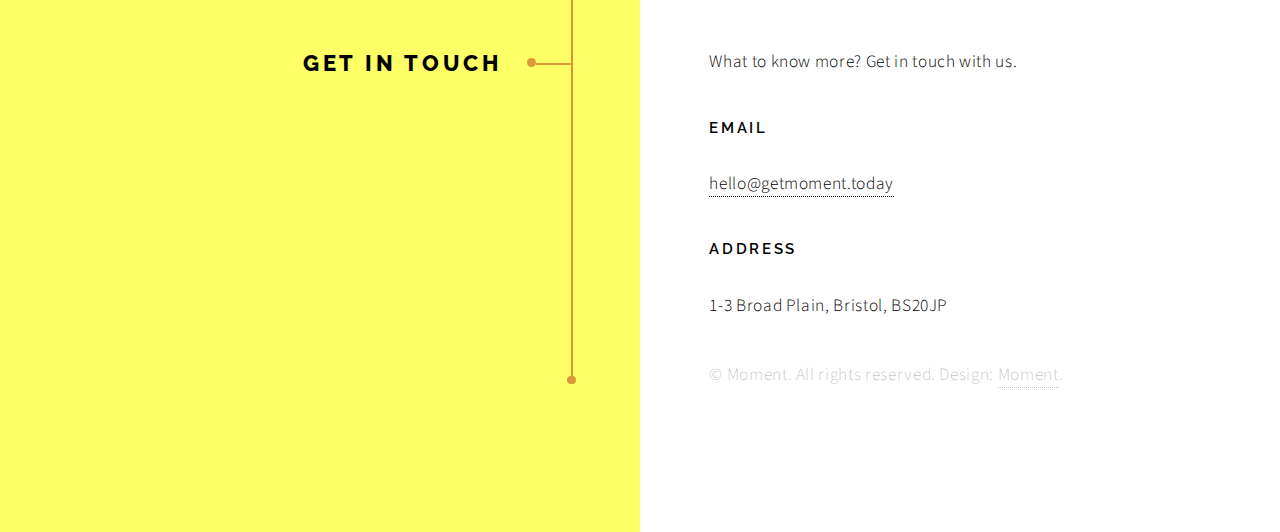
==== commit 1f834235: "new look" ====
--- a/index.html
+++ b/index.html
@@ -34,7 +34,7 @@
 								<h1>Moment</h1>
 								
 								<!-- <h3>Track improvements through capturing everyday cooking</h3> -->
-								<h3>Capture your everyday cooking and track how you become better</h3>
+								<h3>Capture your everyday cooking and track improvements</h3>
 
 								<div>
 						<!-- 		<ul class="feature-icons">
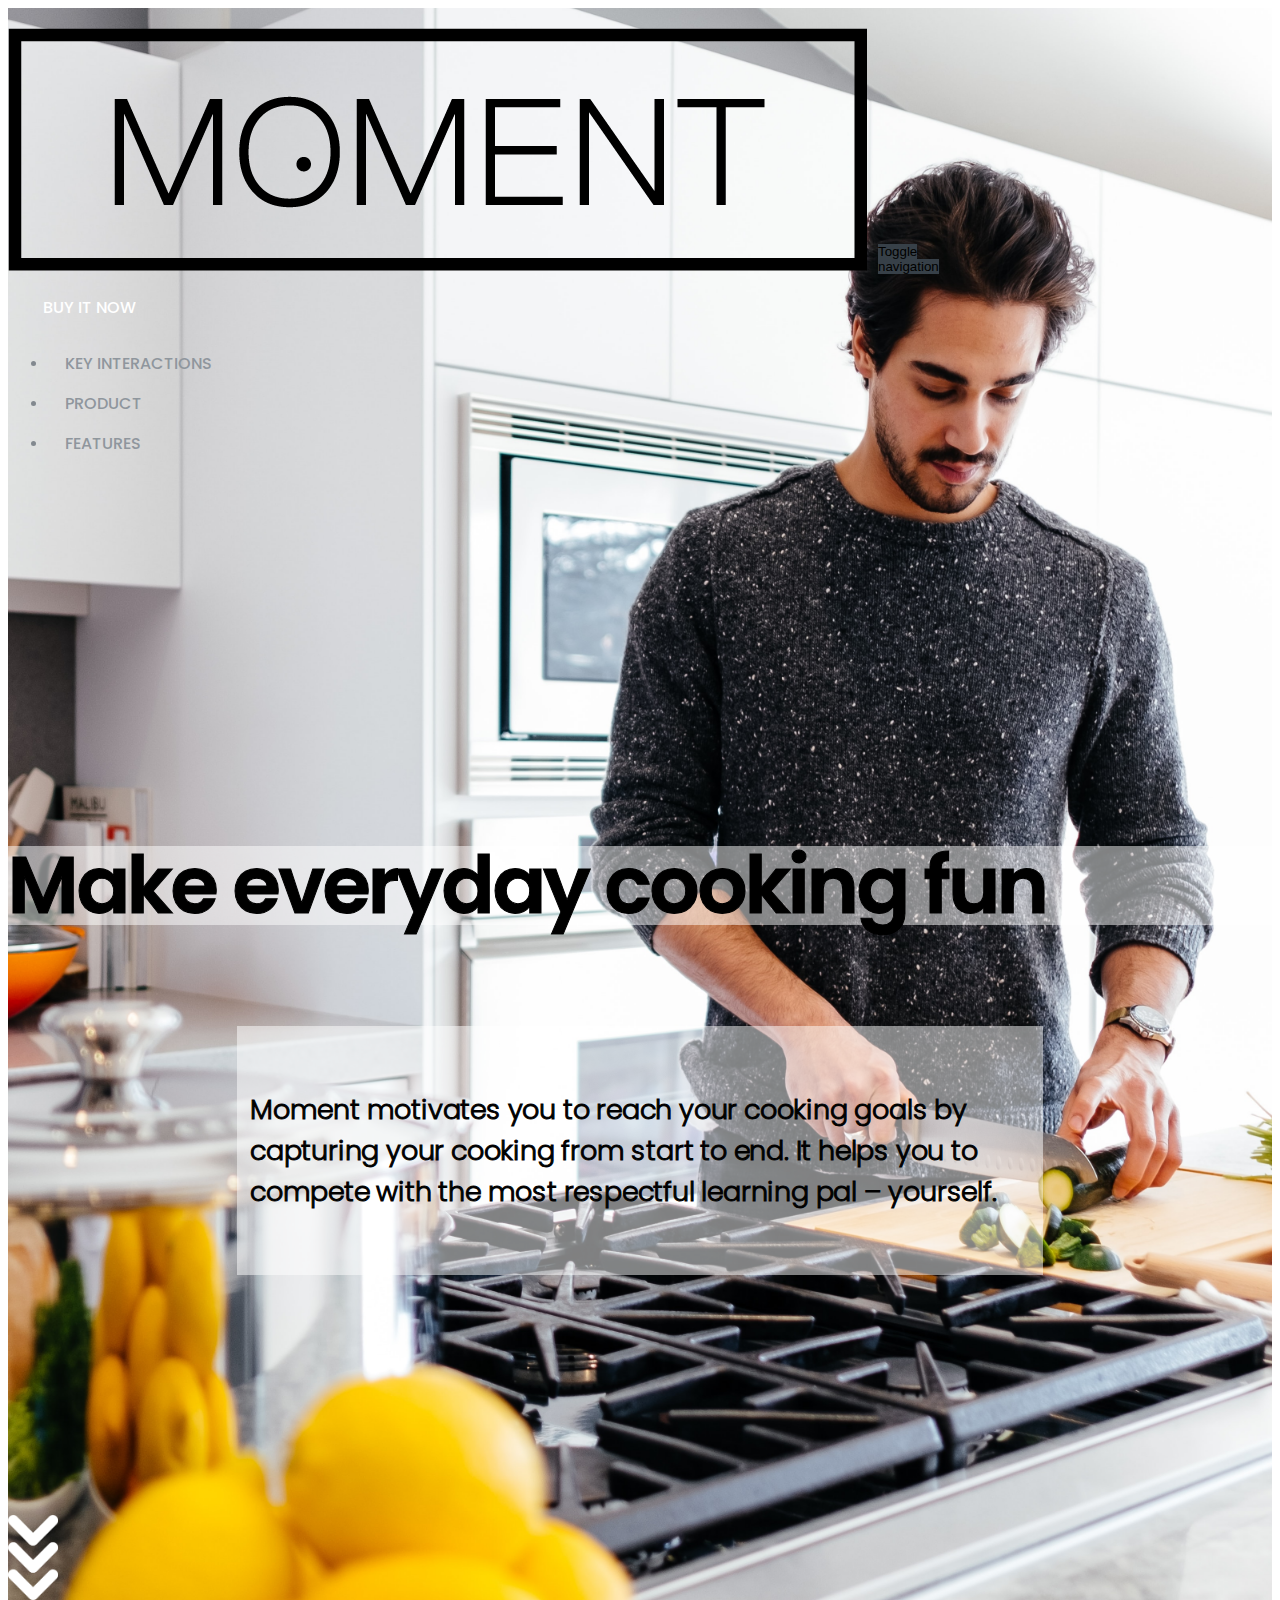
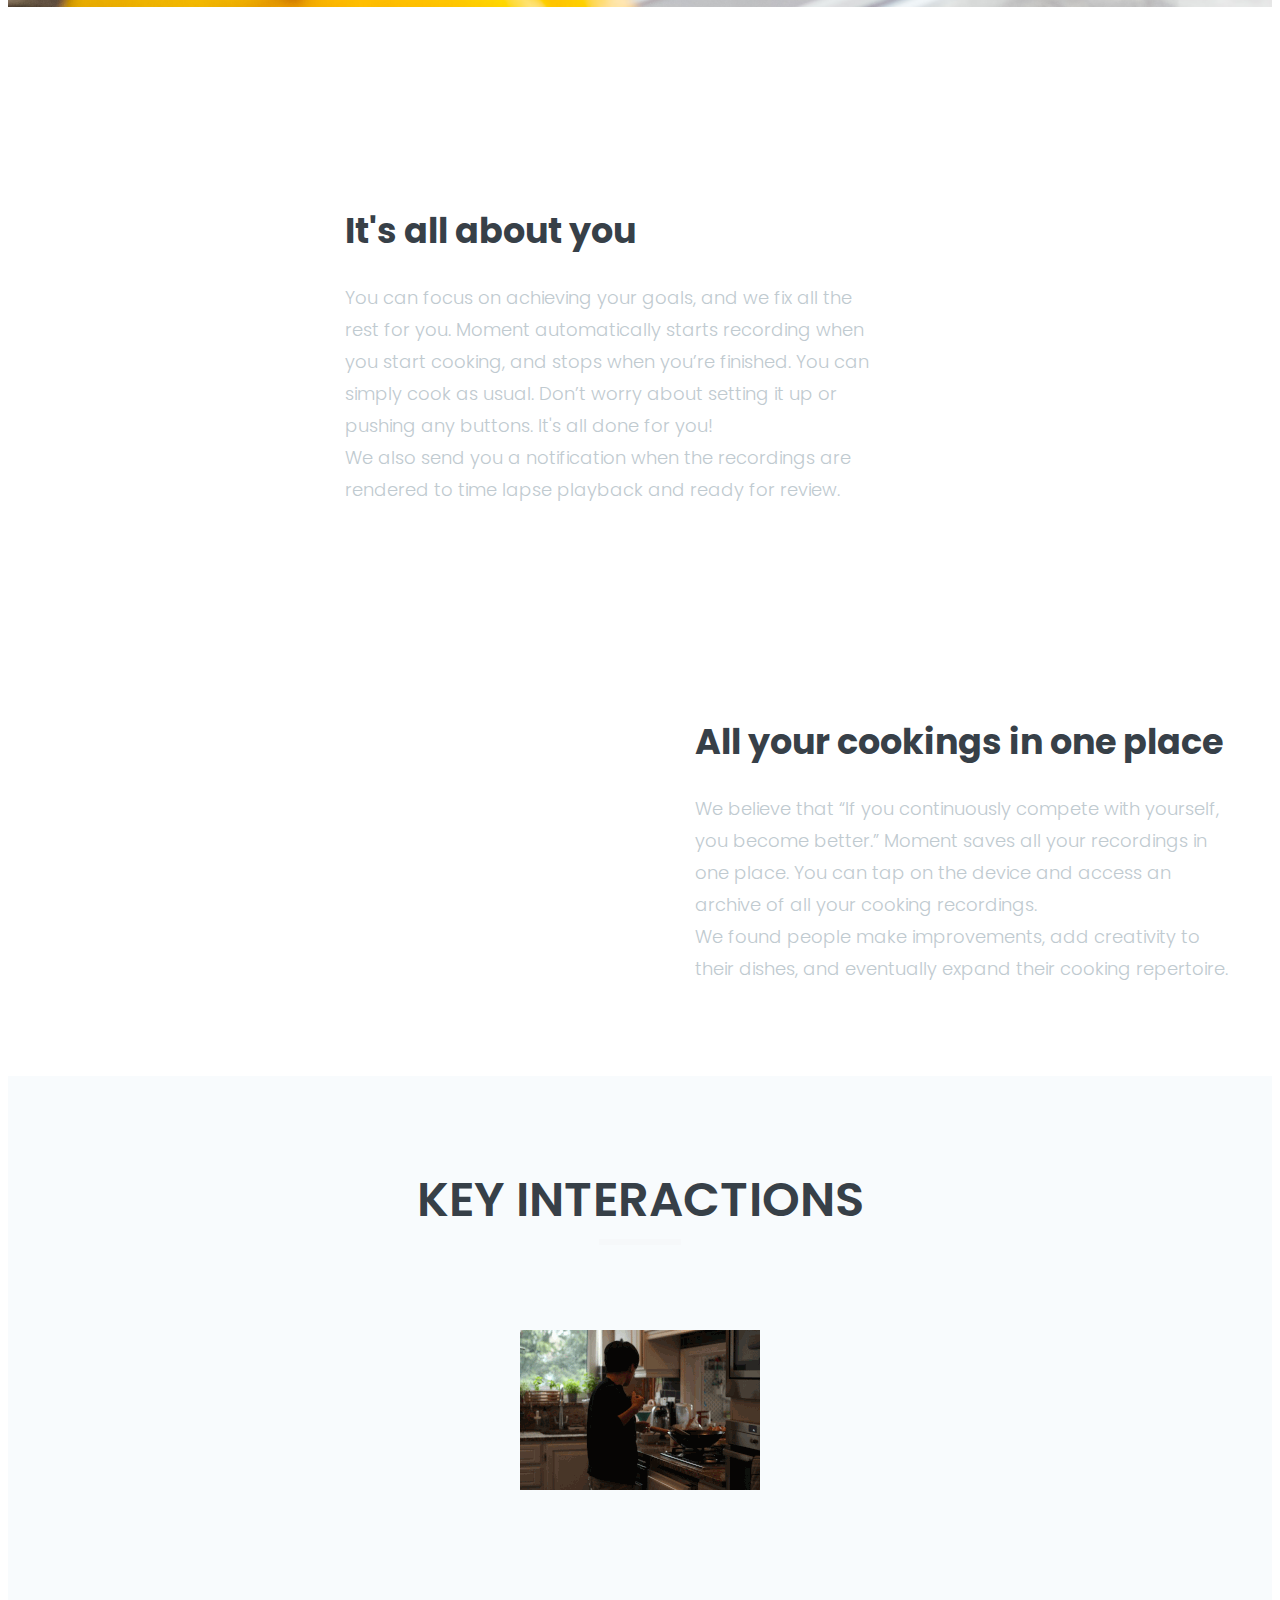
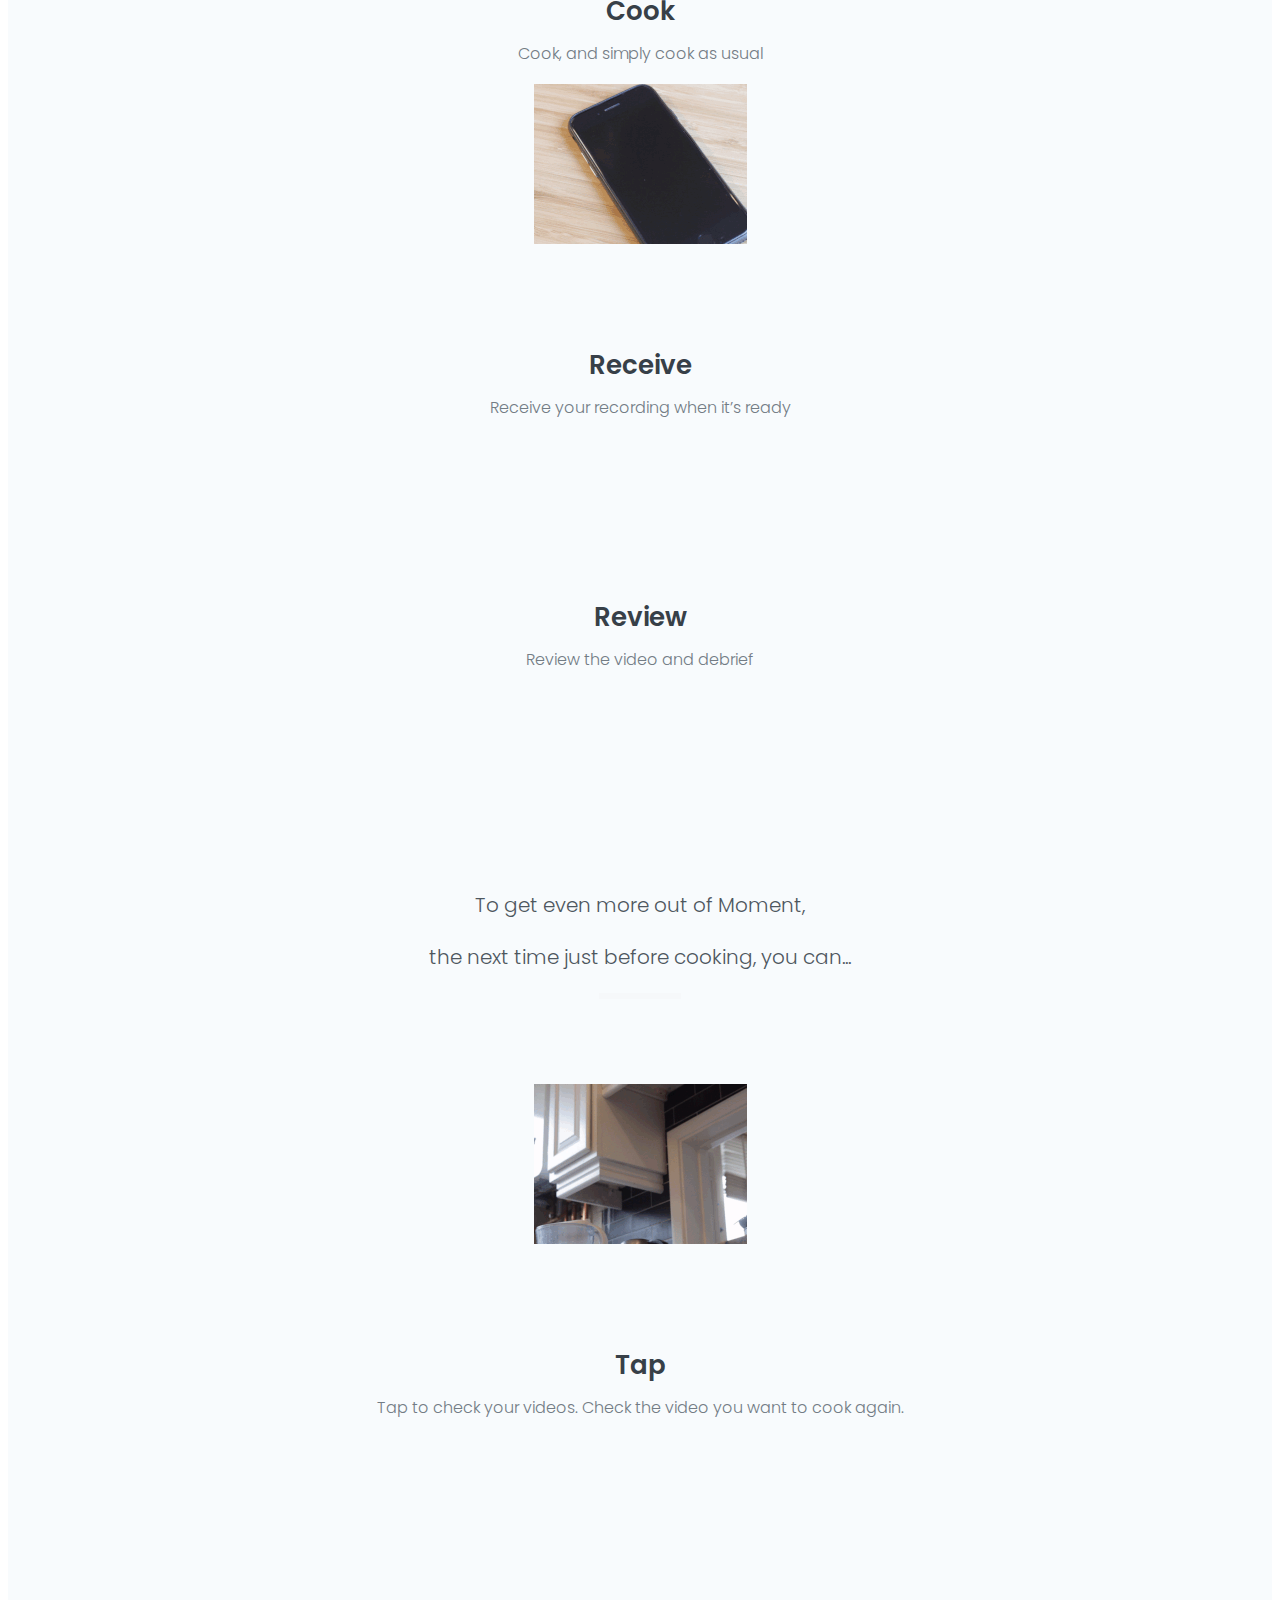
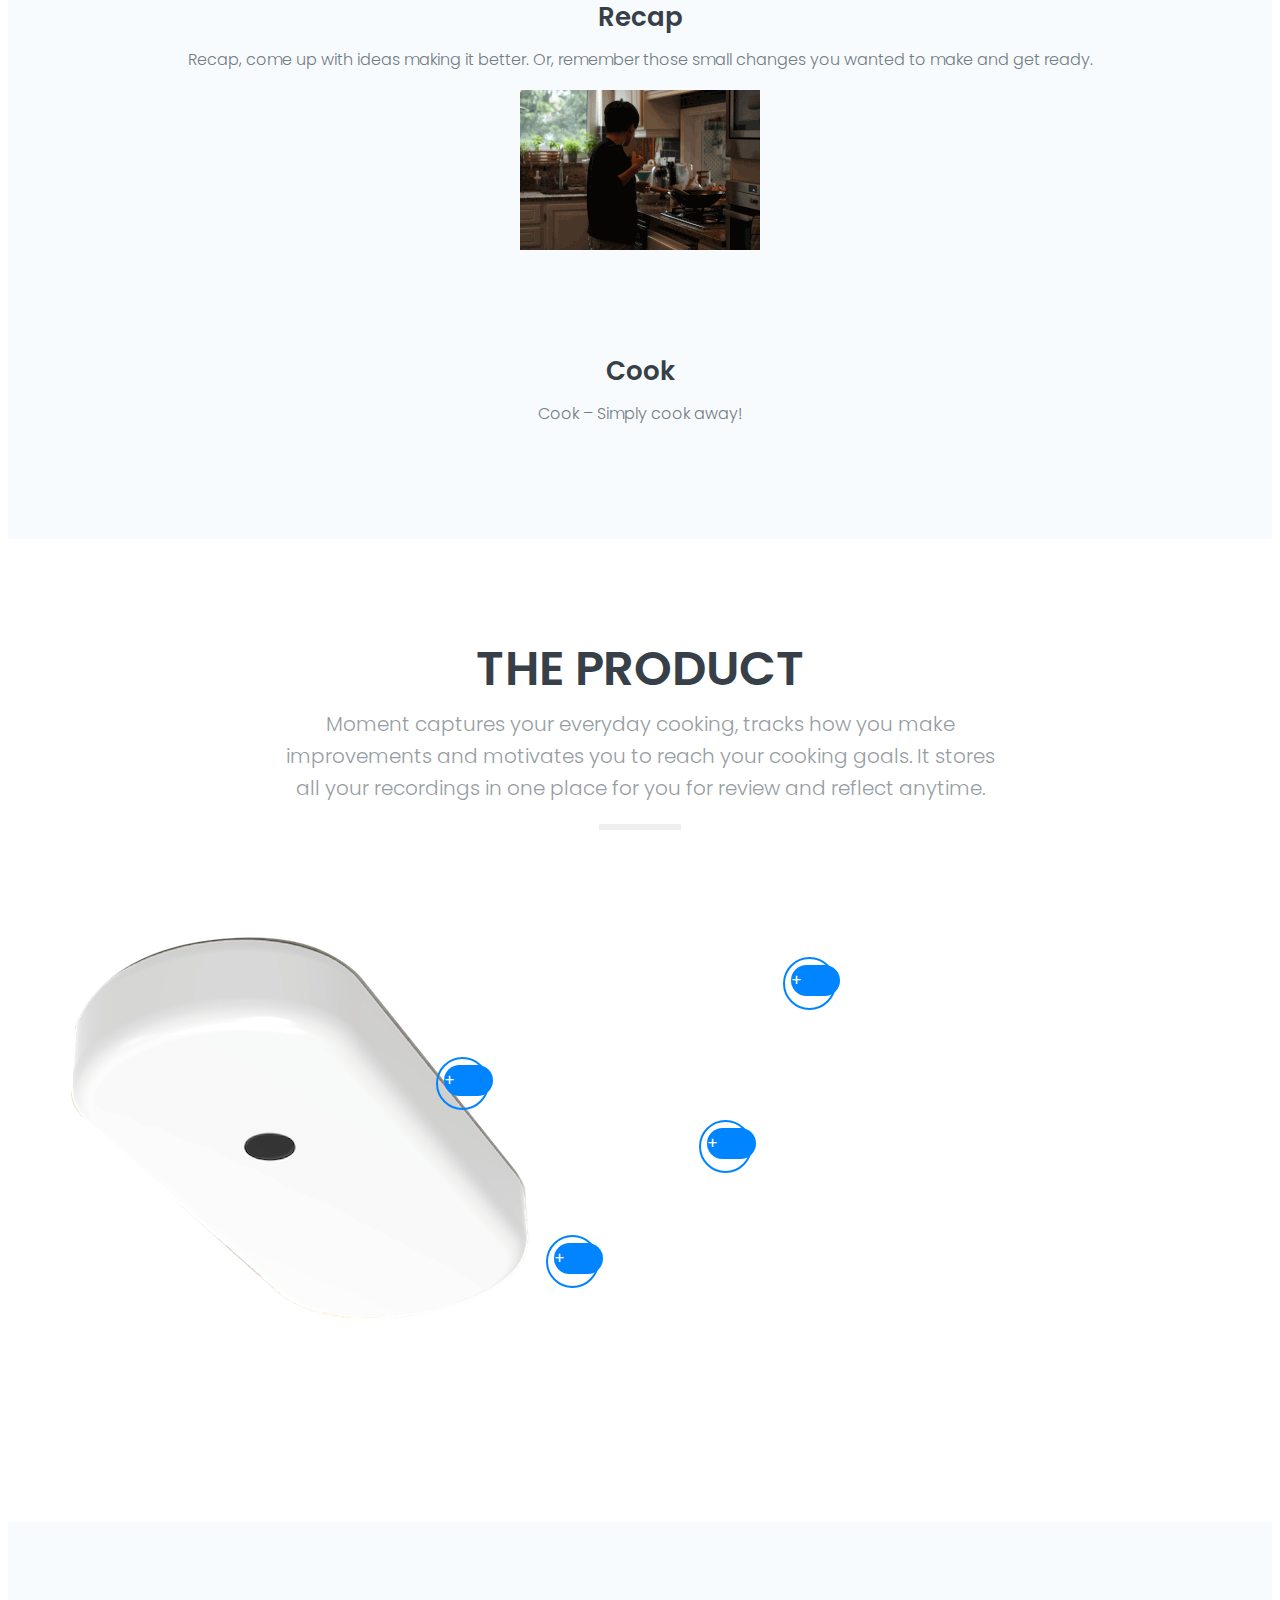
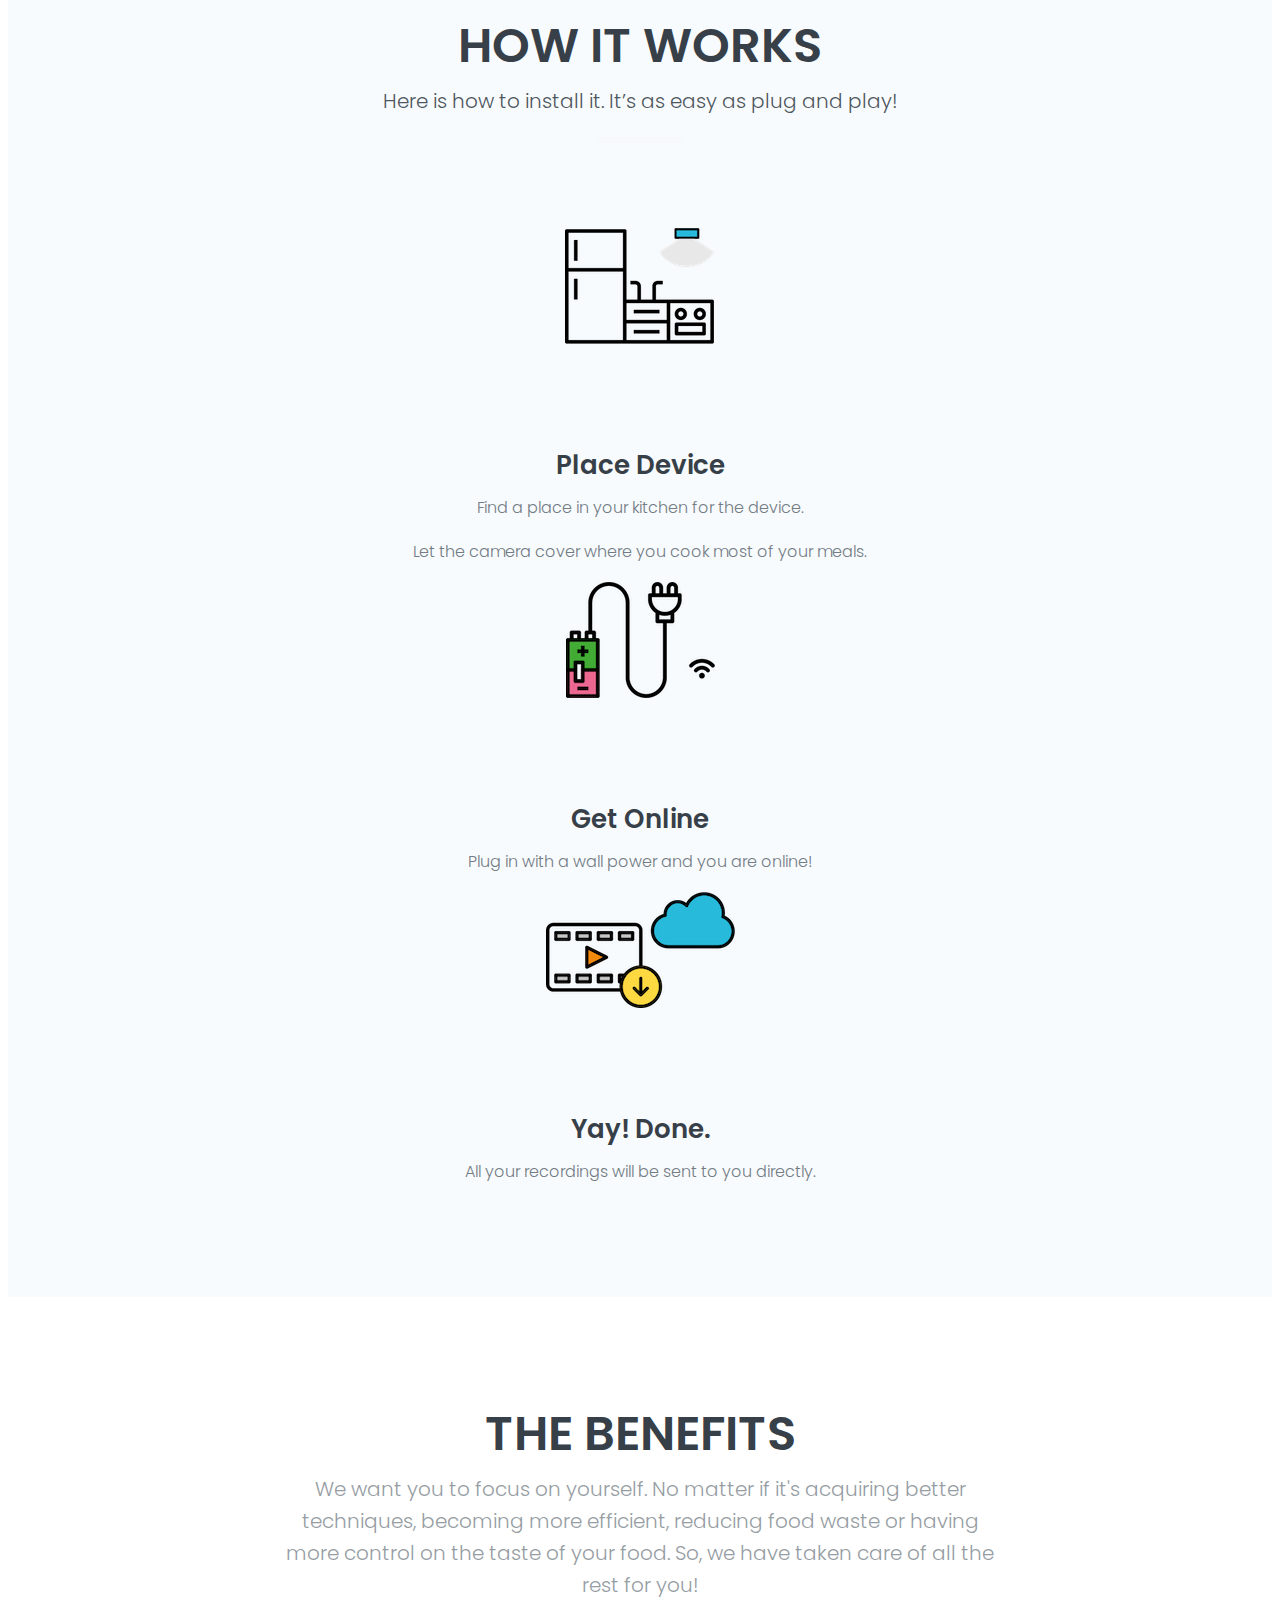
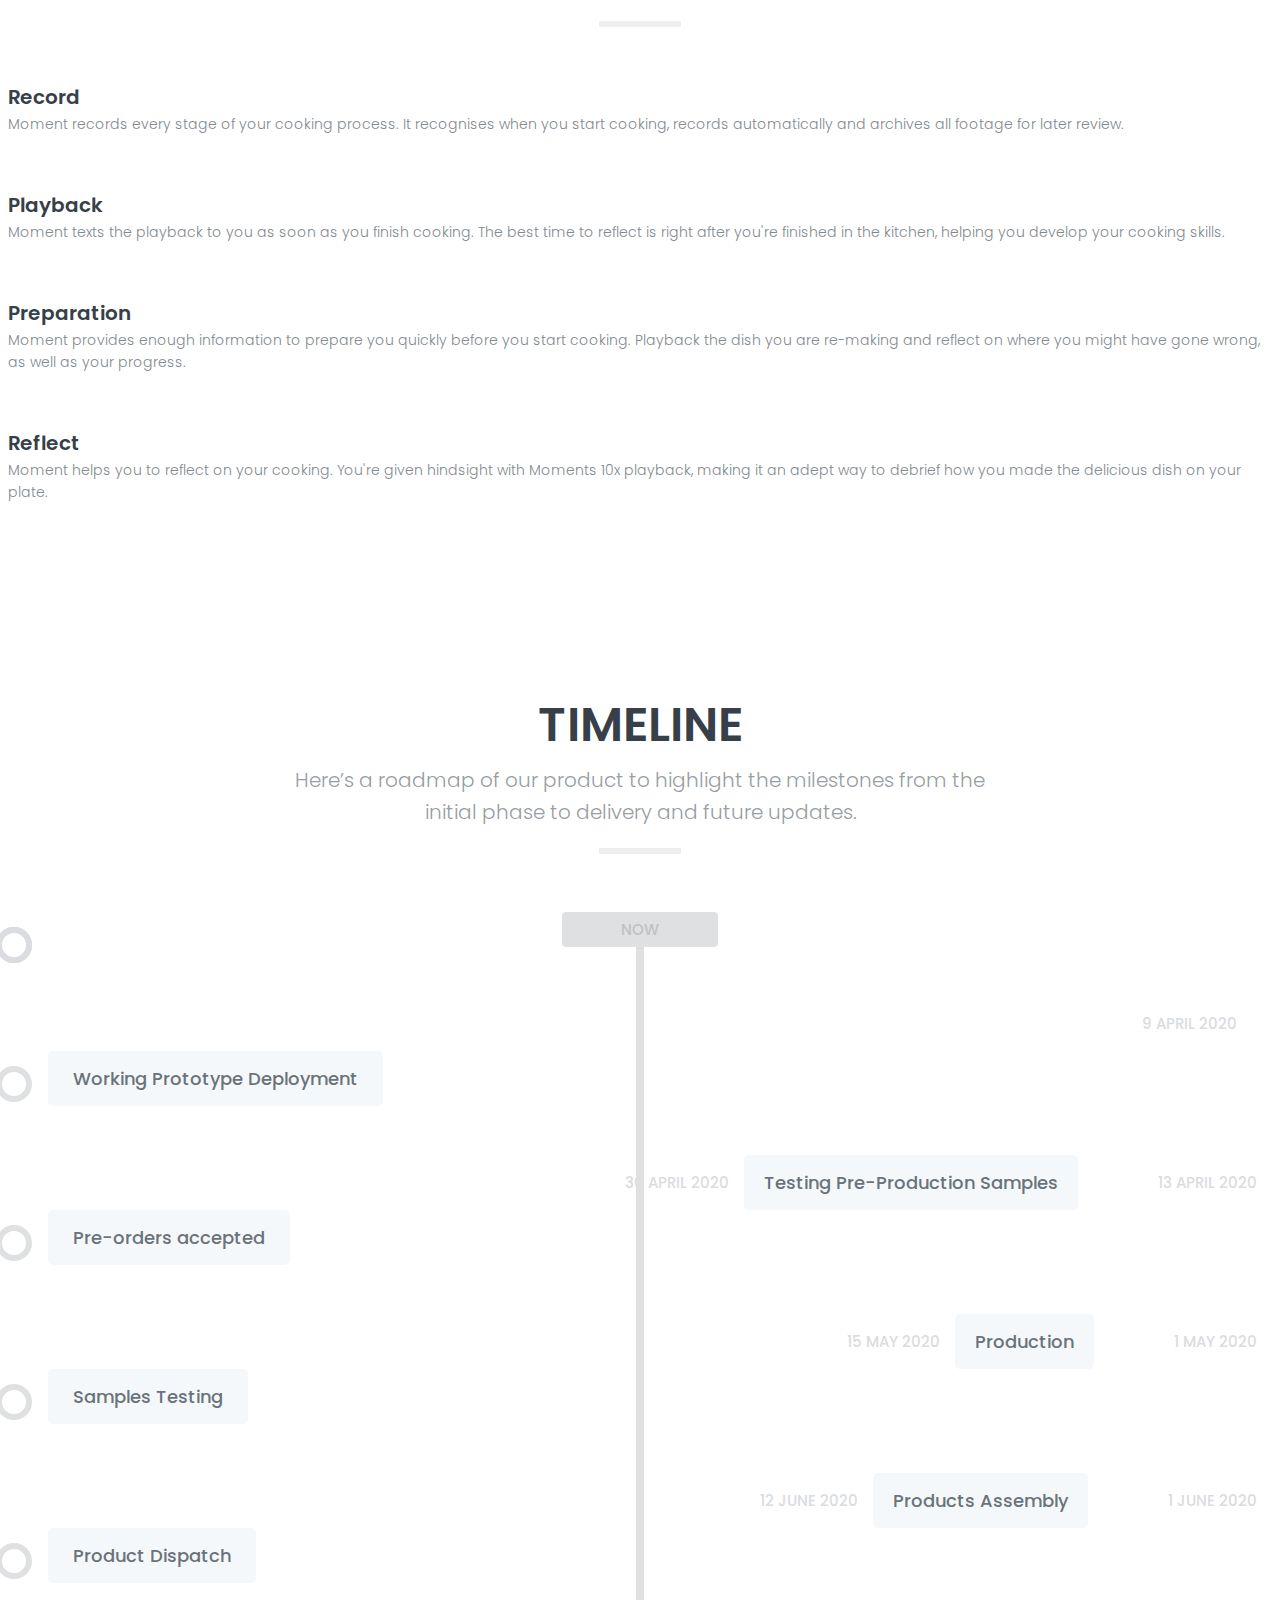
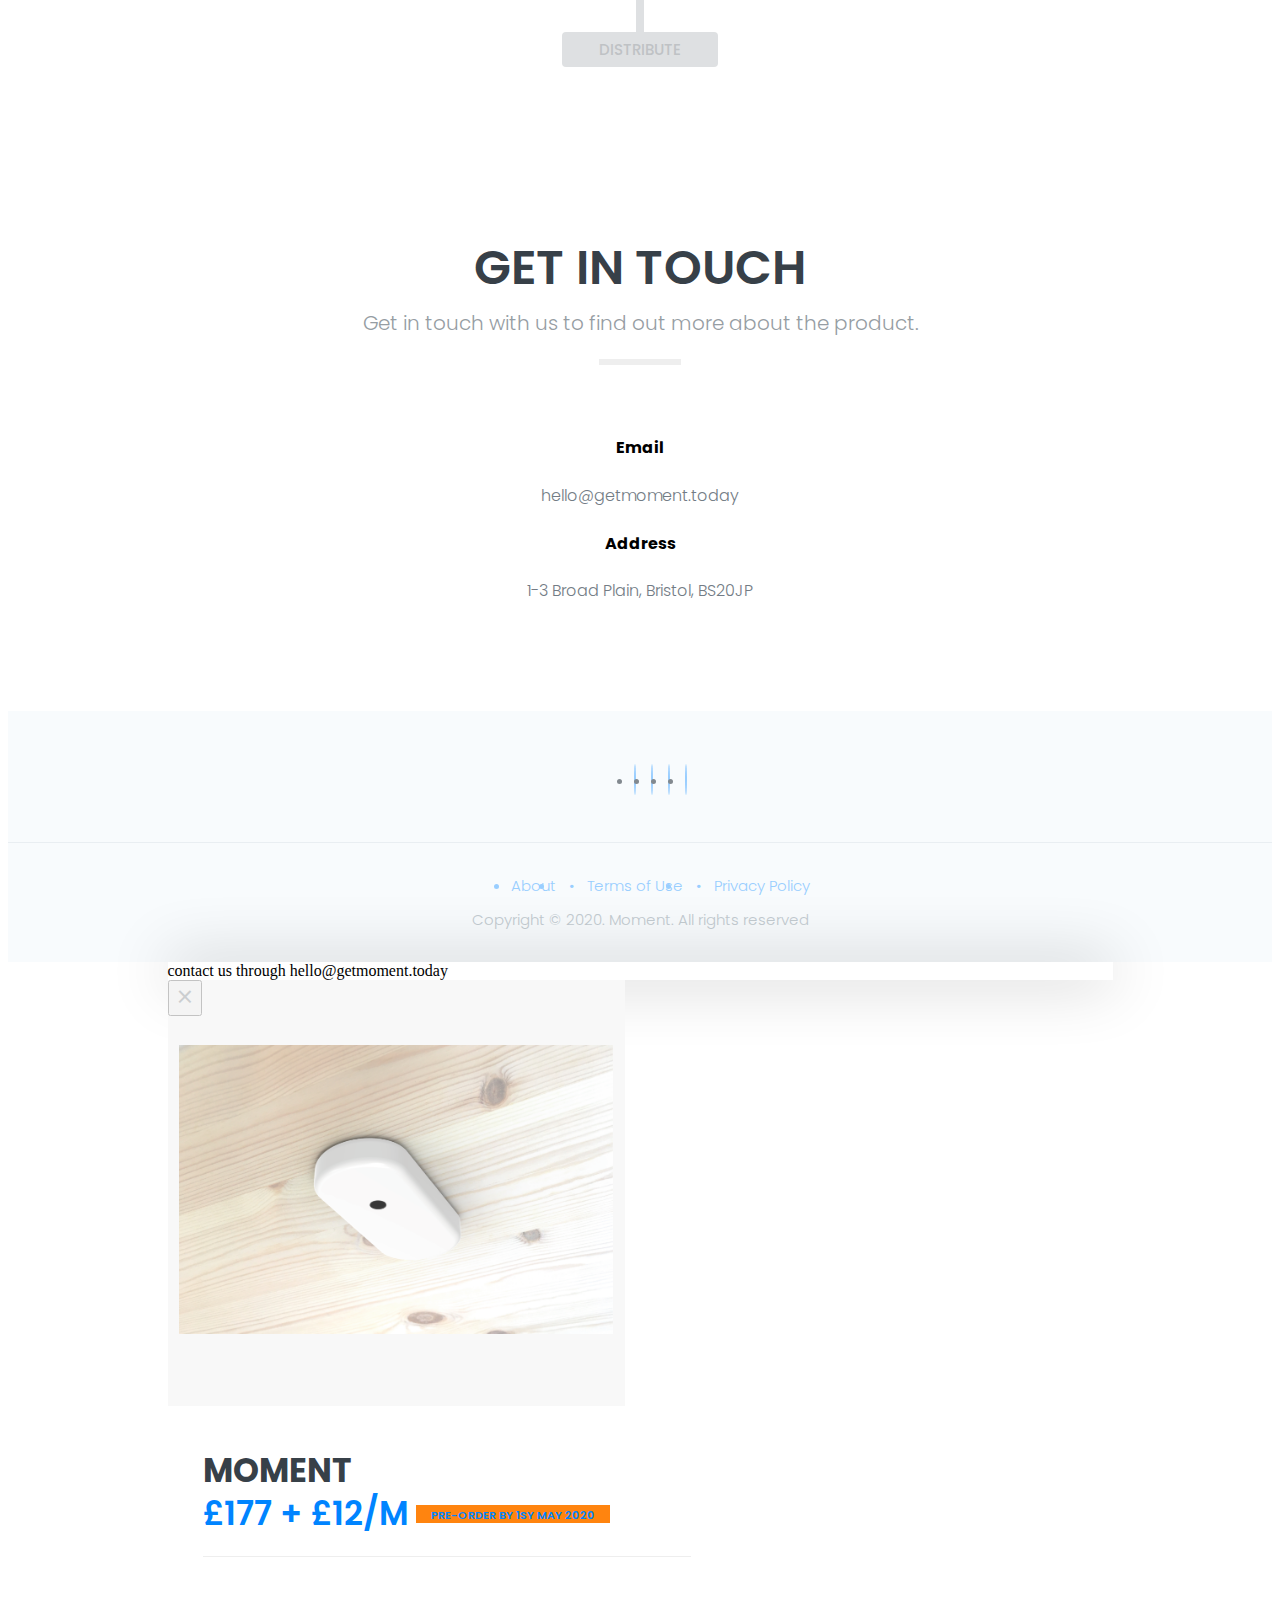
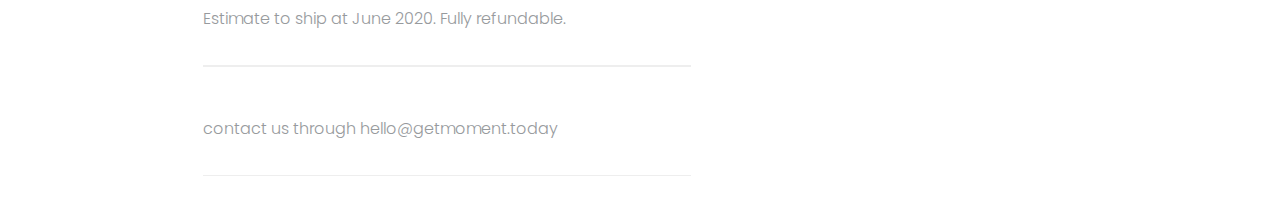
==== commit 53e4c807: "exchange old and dev" ====
--- a/index.html
+++ b/index.html
@@ -1,393 +1,1069 @@
-<!DOCTYPE HTML>
-<!--
-	Paradigm Shift by HTML5 UP
-	html5up.net | @ajlkn
-	Free for personal and commercial use under the CCA 3.0 license (html5up.net/license)
--->
-<html>
-	<head>
-		<title>Moment is ready for pre-order!</title>
-		<meta charset="utf-8" />
-		<meta name="viewport" content="width=device-width, initial-scale=1, user-scalable=no" />
-		<meta name="description" content="" />
-		<meta name="keywords" content="" />
-		<link rel="stylesheet" href="assets/css/main.css" />
-	</head>
-	<body>
-
-
-<!-- wrapper -->
-<!-- <div class="highlight-text">
-<p>The best way to make improvements: comparing yourself to yourself.</p>
-</div> -->
-
-
-			<div id="wrapper" >
-			
-				<!-- Intro -->
-					<section class="intro">
-						<header>
-							<h4>“If you continuously compete others, you become bitter, 
-							but if you continuously compete with yourself you become better.” </h4>
-
-							<div class="tagline">
-								<h1>Moment</h1>
-								
-								<!-- <h3>Track improvements through capturing everyday cooking</h3> -->
-								<h3>Capture your everyday cooking and track improvements</h3>
-
-								<div>
-						<!-- 		<ul class="feature-icons">
-									
-									<li class="icon solid fa-video">
-										<div style="float: left;">Record</div></li>
-									<li class="icon solid fa-play-circle" >
-										<div style="float: left;">Playback</div></li>
-									<li class="icon solid fa-redo">
-										<div style="float: left;">Reflect</div></li>
-									<li class="icon solid fa-bolt">
-										<div style="float: left;">Preparation</div></li>
-								</ul>
- -->
-								</div>
-								<p><strong>Limited pre-order available</strong> before 1st May</p>
-								<ul class="actions">
-									<li><a href="#pre-order" class="arrow scrolly"><span class="label">Next</span></a></li>
-								</ul>
-
-							</div>
-							
-						</header>
-					
-								
-							
-						<div class="content">
-
-							<span class="image fill" data-position="center"><img src="images/exp5.png" alt="" /></span>
-							<!-- <div style="margin: 99% auto;">
-							<ul class="feature-icons" style="position: absolute;">
-								<li class="icon solid fa-video" style="width=20%;"><br><br>
-									<span style="margin-left: -37.5%; " >Record</span></li>
-								<li class="icon solid fa-play-circle" ><br><br>
-									<span style="margin-left: -37.5%;">Playback</span></li>
-								<li class="icon solid fa-redo"><br><br>
-									<span style="margin-left: -37.5%;">Reflect</span></li>
-								<li class="icon solid fa-bolt"><br><br>
-									<span style="margin-left: -37.5%;">Preparation</span></li>
-							</ul>
-
-							</div> -->
-
-
-			<!-- 			
-							<ul class="actions white">
-										<li><a href="https://youtu.be/LS_R91rTlcQ" target="_blank" class="button sm-button" style=" position: absolute; top: 50px; right: 50px; border-radius: 50px; background-color: white; opacity: 75%;">Play Video</a></li>
-									</ul> -->
-
-							
-						</div>
-					</section>
-						
-	<div class="emvideo">
-		<iframe width="100%" height="100%"
-			src="https://www.youtube.com/embed/pTUvdCluKe8?&amp;version=3&amp;modestbranding=1&amp;rel=0&amp;autoplay=1&amp;loop=1&amp;showinfo=0"  frameborder="0" allowfullscreen>
-		</iframe>
-	</div>
-				<!-- Intro -->
-				
-					
-				<!-- Section first-->
-					<!-- Section first: me-->
-					<section id="first">
-						<header>
-
-							<h2>Cooking is therapeutic.</h2>
-						</header>
-
-						<div class="content">
-
-							<p style="font-size: 30px; color: #CCC;">STORY: COMPARE YOURSELF TO YOURSELF</p>
-							<p><strong>Cooking is therapeutic. </strong>After a day of mingling with colleagues and friends, cooking gives me quality alone time. Cooking is also the loving time I get to focus on making delicious meals for my household. I am a home cook, certainly not the best chef in the world – but what I make is absolutely delicious! My best dish is ginseng chicken soup. It’s super healthy and really tasty.</p>
-							<span class="image main"><img src="images/story1.png" alt="" /></span>
-						</div>
-					</section>
-
-					<!-- Section first: problem statement-->
-					<section id="first">
-						<header>
-							<h2>"What is the most efficient way to have more control in cooking?"</h2>
-						</header>
-						<div class="content">
-							<p>With time and effort there’s always room for improvement. One day I could be making really clear and golden chicken soup while keeping the flavor rich. But, how do you improve? Attending cooking classes is expensive and time-consuming, far removed from my daily-life. Browsing through online materials can be intimidating, it’s easy to get lost in all of that information. This leads to the question, <strong>what is the most efficient way to have more control in cooking?</strong></p>
-
-							
-							<span class="image main"><img src="images/story2.png" alt="" /></span>
-						</div>
-					</section>
-
-					<!-- Section first: team, making process-->
-					<section id="first">
-						<header>
-							<h2>simply comparing yourself to yourself</h2>
-						</header>
-						<div class="content">
-
-							<p>My team has been crafting the best environment for home-cooks to have more control in their kitchens. After many interviews, ideations, prototypes and tests, as well as dozens of iterations, we found the best way of gaining cooking skill is not finding the best teachers or buying the best materials. It’s by simply <strong> comparing yourself to yourself.</strong></p>
-							<span class="image main"><img src="images/story3.png" alt="" /></span>
-						</div>
-					</section>
-
-						<!-- Section first: start stop continue retrospective-->
-					<section id="first">
-						<header>
-							<h2>“Start, stop, continue retrospective”</h2>
-						</header>
-						<div class="content">
-							<p>Learning is about doing, reflecting and repeating, cooking is the same! It’s about preparing food, reflecting, then making it again, adapting with what you have learnt. When you’re cooking, hindsight is an incredibly important skill. Much like the <strong>“start, stop, continue” retrospective</strong>, you discover what adaptations you should make in your own cooking, or to recipes you follow. Each adaptation increases your skill, so if you find yourself stuck at a certain point, make a small change and see how it goes. Don’t start over again. You will find the answers very soon.</p>
-
-							<span class="image main"><img src="images/story4.png" alt="" /></span>
-						</div>
-					</section>
-
-					<!-- Section Key interaction 1-->
-					<section>
-						<header>
-							<h2>Key interactions</h2>
-							<!-- <h2>Cook, record, and review </h2> -->
-						</header>
-						<div class="content">
-							<!-- <p style="font-size: 30px; color: #CCC;">KEY INTERACTIONS</p> -->
-							<p>We introduce you <strong>Moment</strong>, a cooking pal in your kitchen that helps you get better every time you cook by simply comparing yourself to yourself.</p>
-
-							<h2>Cook, record, and review </h2>
-							<!-- Cook -->
-							<ul class="feature-icons">
-								<li class="icon solid fa-fish"> <strong>Cook</strong><span style="color:grey;">, and cook as usual</span> </li>
-								
-							</ul>
-								<!-- <ul style="margin-left: 60px;">
-									<li>Cook as usual</li>
-									<li>No setup required</li>
-									<li>Moment starts automatically</li>
-								</ul> -->
-							<img src="images/gif/1shu.gif" style="width: 100%; height:auto;"/>
-							<!-- <iframe src="https://giphy.com/embed/JRgSTg8Em5nUZU7erB" width="400" height="320" frameBorder="0" class="giphy-embed" allowFullScreen></iframe><p><a href="https://giphy.com/gifs/JRgSTg8Em5nUZU7erB">via GIPHY</a></p> -->
-								
-							<!-- Notified -->
-							<ul class="feature-icons" >
-								<!-- fa-cloud-download-alt fa-photo-video  -->
-								<li class="icon solid fa-play-circle" >  <span style="color:grey;"> Receive your <strong>video playback</strong>  when finished cooking</span></li>
-								
-							</ul>
-								<!-- <ul style="margin-left: 60px;">
-									<li>Moment stops automatically when you finish cooking</li>
-									<li>You'll get notified when video's uploaded</li>
-								</ul> -->
-							<img src="images/gif/2notified.gif" style="width: 100%; height:auto;"/>
-							
-							<!-- Retrospect -->
-							<ul class="feature-icons">
-								<li class="icon solid fa-redo"> <span style="color:grey;"> Debrief with the video and</span> <strong>retrospect</strong></li>
-								
-							</ul>
-							<!-- 	<ul style="margin-left: 60px;">
-									<li>Check your video</li>
-									<li>Debrief and Retrospect</li>
-								</ul> -->
-							<img src="images/gif/3michael.gif" style="width: 100%; height:auto;"/>
-						
-						
-							
-						</div>
-
-					</section>
-
-					<!-- Section Key interaction 2-->
-					<section>
-						<header>
-							<h2>Next time, you can...</h2>
-						</header>
-						<div class="content">
-							
-							<!-- <p style="font-size: 30px; color: #EEE;"></p> -->
-						<h2>Tap, recap, and cook</h2>
-							<!-- Tap -->
-							<ul class="feature-icons" >
-								<li class="icon solid fa-hand-holding"><strong>Tap</strong><span style="color:grey;"> to check your videos</span></li>
-								
-							</ul>
-							<!-- 	<ul style="margin-left: 60px;" style=" width: 800px;">
-									<li>Tap Moment when you’re about to cook</li>
-									<li>Access to your videos</li>
-								</ul> -->
-							<img src="images/gif/1tap.gif" style="width: 100%; height:auto;"/>
-
-							<ul class="feature-icons" >
-								<li class="icon solid fa-redo"> <span style="color:grey;">Check the video you want to cook again. <strong>Recap</strong>, remember those small changes you wanted to make and get ready.</span></li>
-								
-							</ul>
-								<!-- <ul style="margin-left: 60px;" >
-									<li>Review the dish you want to make again</li>
-									<li>Get ready with just enough information</li>
-									<li>Make mental notes on the hindsights</li>
-								</ul> -->
-							<img src="images/gif/3michael.gif" style="width: 100%; height:auto;"/>
-
-							<ul class="feature-icons">
-								<li class="icon solid fa-fish"><strong>Cook</strong><span style="color:grey;"> –  Simply cook away!</span></li>
-
-							</ul>
-							<!-- 	<ul style="margin-left: 60px;" style=" width: 800px;">
-									<li>Cook naturally and creatively</li>
-									<li>Pay attention to those hindsights</li>
-									<li>Have more control in cooking over time</li>
-								</ul> -->
-							<img src="images/gif/1shu.gif" style="width: 100%; height:auto;"/>
-						
-							
-						</div>
-						
-					</section>
-					
-
-				<!-- Section Values-->
-					<section>
-						<header>
-							<h2>Features</h2>
-						</header>
-						<div class="content">
-							
-							<ul class="feature-icons">
-								<li class="icon solid fa-video">Record</li>
-							</ul>
-							<p>Moment records every stage of your cooking process. It recognises when you start cooking, records automatically and archives all footage for later review.</p>
-							<ul class="feature-icons">
-								<li class="icon solid fa-play-circle">Playback</li>
-							</ul>
-							<p >Moment texts the playback to you as soon as you finish cooking. The best time to reflect is right after you're finished in the kitchen, helping you develop your cooking skills.</p>
-							<ul class="feature-icons">
-								<li class="icon solid fa-redo">Reflect</li>
-							</ul>
-							<p >Moment helps you to reflect on your cooking. You're given hindsight with Moments 10x playback, making it an adept way to debrief how you made the delicious dish on your plate.</p>
-							<ul class="feature-icons">
-								<li class="icon solid fa-bolt">Preparation</li>
-							</ul>
-							<p >Moment provides enough information to prepare you quickly before you start cooking. Playback the dish you are re-making and reflect on where you might have gone wrong, as well as your progress.</p>
-
-							<!-- <ul class="feature-icons">
-								<li class="icon solid fa-video">Auto Record</li>
-							</ul>
-							<p style="width:30em;">Moment records every moment of your cooking for you. It recognizes when you start cooking, records automatically and archives all your cooking for later review.</p>
-							<ul class="feature-icons">
-								<li class="icon solid fa-play-circle">Instant Playback</li>
-							</ul>
-							<p style="width:30em;"> Moment texts you the playback every time you finish cooking. The best timing for retrospective is right after cooking.</p>
-							<ul class="feature-icons">
-								<li class="icon solid fa-redo">Nimble Retrospect</li>
-							</ul>
-							<p style="width:30em;">Moment helps you to retrospect and hindsight efficiently. It gives you a 10x playback which makes it the most nimble way to debrief what makes the delicious dish in front of you.</p>
-							<ul class="feature-icons">
-								<li class="icon solid fa-bolt">Efficient Preparation</li>
-							</ul>
-							<p style="width:30em;">Moment provides you just enough information to get ready quickly before cooking. Play back the dish you want to cook again, that playback will set you ready straight away.</p> -->
-						</div>
-					</section>
-
-					
-
-				<!-- Section -->
-<!-- 					<section>
-						<header>
-							<h2>IN YOUR KITCHEN</h2>
-						</header>
-						<div class="content">
-							<p>We design Moment to look good <strong>in your kitchen</strong> as it blends well in the background.</p>
-
-						
-								<section>
-									<header>
-										<h3>in your kitchen</h3>
-										<p>Place Moment in your kitchen, whether it's under wall cabinets or on the wall right above hobs. Put it, forget about it, and cook as usual. </p>
-									</header>
-									<div class="content">
-										<div class="gallery">
-											<a href="images/gallery/fulls/kitchen06.jpg" class="landscape"><img src="images/gallery/thumbs/kitchen06.jpg" alt="" /></a>
-											<a href="images/gallery/fulls/kitchen02.jpg" ><img src="images/gallery/thumbs/kitchen02.jpg" alt="" /></a>
-											<a href="images/gallery/fulls/kitchen03.jpg"><img src="images/gallery/thumbs/kitchen03.jpg" alt="" /></a>
-											<a href="images/gallery/fulls/kitchen08.jpg" class="landscape"><img src="images/gallery/thumbs/kitchen08.jpg" alt="" /></a>
-										</div>
-									</div>
-								</section>
-
-						</div>
-					</section> -->
-
-				<!-- Section -->
-					<section id="pre-order">
-						<header>
-							<h2>Pre-order</h2>
-						</header>
-						<div class="content">
-							<p><strong>Limited pre-order available</strong> before 1st May (44 devices left) </p>
-							
-							<h4>Price</h4>
-							<ul class="alt">
-								<li></li>
-								<li>
-								Moment <div style="float: right;">$220 + $15/month</div>
-								<br>							
-								</li>
-								<li></li>
-								
-							</ul>
-
-							<div style="font-size: small; color: grey;"> Estimate to ship at June 2020. <br> Fully refundable. <br></div>
-							<br>
-							
-									<ul class="actions">
-										<li><a href="https://www.paypal.me/getmomenttoday/220" class="button primary">Pre-order</a></li>
-									</ul>
-						</div>
-					</section>
-
-				<!-- Section -->
-					<section>
-						<header>
-							<h2>Get in touch</h2>
-						</header>
-						<div class="content">
-							<!-- <p><strong>Get in touch</strong> with us through email.</p> -->
-
-							<p>What to know more? Get in touch with us.</p>
-							<h4>Email</h4>
-							<a href="#">hello@getmoment.today</a>
-							
-							<p>
-							<h4>Address</h4>
-							<span>1-3 Broad Plain, Bristol, BS20JP</span>
-							</p>
-						
-
-						</div>
-						<footer>
-						
-
-						</footer>
-					</section>
-
-				<!-- Copyright -->
-
-					<div class="copyright">&copy; Moment. All rights reserved. Design: <a href="https://getmomemt.today">Moment</a>.</div>
-
-			</div>
-
-		<!-- Scripts -->
-			<script src="assets/js/jquery.min.js"></script>
-			<script src="assets/js/jquery.scrolly.min.js"></script>
-			<script src="assets/js/browser.min.js"></script>
-			<script src="assets/js/breakpoints.min.js"></script>
-			<script src="assets/js/util.js"></script>
-			<script src="assets/js/main.js"></script>
-
-	</body>
+<!DOCTYPE html>
+<html lang="en">
+
+<head>
+    <meta charset="utf-8">
+    <meta http-equiv="X-UA-Compatible" content="IE=edge">
+    <meta name="viewport" content="width=device-width, initial-scale=1">
+    <title>Moment - compete with yourself</title>
+    <script src="/cdn-cgi/apps/head/-mEFVS8y7qx5pVzWHQTCQu5gnVM.js"></script>
+    <link href='https://fonts.googleapis.com/css?family=Poppins:400,300,500,600,700' rel='stylesheet' type='text/css'>
+    <link href="https://demo.web3canvas.com/themeforest/proland/css/lib/bootstrap.min.css" rel="stylesheet">
+    <link href="https://demo.web3canvas.com/themeforest/proland/css/plugins/font-awesome.min.css" rel="stylesheet">
+    <link href="https://demo.web3canvas.com/themeforest/proland/css/plugins/lineicons.css" rel="stylesheet">
+    <link href="https://cdn.lineicons.com/2.0/LineIcons.css" rel="stylesheet">
+    <link href="https://demo.web3canvas.com/themeforest/proland/vendors/magnific-popup/magnific-popup.css" rel="stylesheet">
+    <link href="https://demo.web3canvas.com/themeforest/proland/vendors/bootstrap-touchspin/jquery.bootstrap-touchspin.min.css" rel="stylesheet">
+    <link href="https://demo.web3canvas.com/themeforest/proland/vendors/bootstrap-select/css/bootstrap-select.min.css" rel="stylesheet">
+    <link href="https://demo.web3canvas.com/themeforest/proland/vendors/owl-carousel/assets/owl.carousel.css" rel="stylesheet">
+    <link href="https://demo.web3canvas.com/themeforest/proland/css/plugins/animate.css" rel="stylesheet">
+    <!-- <link href="https://demo.web3canvas.com/themeforest/proland/css/plugins/preloader.css" rel="stylesheet"> -->
+    <!-- <link href="https://demo.web3canvas.com/themeforest/proland/css/style.css" rel="stylesheet"> -->
+    <link href="mystyle.css" rel="stylesheet">
+    <link href="blue-orange.css" rel="stylesheet">
+    <link href="cool.css" rel="stylesheet">
+    <!--[if lt IE 9]>
+    <script src="js/lib/html5shiv.min.js"></script>
+    <script src="js/lib/respond.min.js"></script>
+    <![endif]-->
+</head>
+
+<body class="home" data-scroll-animation="true">
+    <div id="loading">
+        <div id="loading-center">
+            <div id="loading-center-absolute">
+                <div class="object" id="object_four"></div>
+                <div class="object" id="object_three"></div>
+                <div class="object" id="object_two"></div>
+                <div class="object" id="object_one"></div>
+            </div>
+        </div>
+    </div>
+    <header class="row" id="header">
+        <nav class="navbar navbar-default navbar-fixed-top">
+            <div class="container">
+                <div class="navbar-header">
+                    <a class="navbar-brand" href="#header"><img src="img/logo.png" alt=""></a>
+                    <button type="button" class="navbar-toggle collapsed" data-toggle="collapse" data-target="#main-navbar" aria-expanded="false">
+                        <span class="sr-only">Toggle navigation</span>
+                        <span class="icon-bar"></span>
+                        <span class="icon-bar"></span>
+                        <span class="icon-bar"></span>
+                    </button>
+                </div>
+                <div class="collapse navbar-collapse" id="main-navbar">
+                    <a href="#product-choose" class=" btn btn-warning pull-right hidden-sm hidden-xs">BUY IT NOW</a>
+                    <!-- href="#product-choose" -->
+                    <ul class="nav navbar-nav navbar-right">
+                    	<li><a href="#keyinteractions">Key Interactions</a></li>
+                        <li><a href="#product">Product</a></li>
+                        <li><a href="#features">Features</a></li>
+                        <!-- <li><a href="#reviews">Reviews</a></li>
+<li class="dropdown">
+<a href="#" class="dropdown-toggle" data-toggle="dropdown">Pages <span class="caret"></span></a>
+<ul class="dropdown-menu">
+<li><a href="index.html">Pre-order (Email)</a></li>
+<li><a href="index_email.html">Email Signup (Mailchimp)</a></li>
+<li><a href="index_buy_paypal.html">Buy Now (PayPal)</a></li>
+<li><a href="index_kickstarter.html">Kickstarter Campaign</a></li>
+<li><a href="index_indegogo.html">Indegogo Campaign</a></li>
+<li><a href="index_boxed.html">Boxed Version</a></li>
+<li><a href="index_rtl.html">RTL Version</a></li>
+<li><a href="index_video.html">Video Background</a></li>
+<li class="divider"></li>
+<li><a href="blog.html">Blog</a></li>
+<li><a href="blog-single.html">Blog Single</a></li>
+<li><a href="about.html">About Us</a></li>
+<li><a href="faq.html">FAQ</a></li>
+<li><a href="shortcodes.html">Shortcodes</a></li>
+</ul>
+</li>
+<li><a href="#contact">contact</a></li> -->
+                    </ul>
+                </div>
+            </div>
+        </nav>
+        <div class="top-banner row m0 text-center fadeInOnLoad">
+            <div class="container">
+                <h2>Make everyday cooking fun</h2>
+                <p>Moment motivates you to reach your cooking goals by capturing your cooking from start to end. It helps you to compete with the most respectful learning pal – yourself.</p>
+                <!-- <a href="#product-choose" class="btn btn-primary btn-lg">BUY WITH PAYPAL</a> -->
+                <div class="row apple-watch">
+                    <img src="img/arrow_down_1.png" alt="" class="watch_img">
+                </div>
+            </div>
+        </div>
+    </header>
+   <section class="row split-columns">
+        <div class="row m0 split-column wow fadeIn">
+            <div class="col-sm-6 image text-right">
+            	<iframe width="867.5" height="487.9" src="https://www.youtube.com/embed/LS_R91rTlcQ?&amp;version=3&amp;modestbranding=1&amp;rel=0&amp;loop=1&amp;showinfo=0" frameborder="0" allow="accelerometer; autoplay; encrypted-media; gyroscope; picture-in-picture" allowfullscreen></iframe>
+                <!-- <img src="https://demo.web3canvas.com/themeforest/proland/images/split-1.jpg" alt=""> -->
+            </div>
+            <div class="col-sm-6 texts">
+                <div class="texts-inner row m0">
+                    <h2>It's all about you</h2>
+
+                    <p>You can focus on achieving your goals, and we fix all the rest for you. Moment automatically starts recording when you start cooking, and stops when you’re finished. You can simply cook as usual. Don’t worry about setting it up or pushing any buttons. It's all done for you!</p> 
+
+                    <p> We also send you a notification when the recordings are rendered to time lapse playback and ready for review.</p>
+                    
+                </div>
+            </div>
+        </div>
+        <div class="row m0 split-column wow fadeIn">
+            <div class="col-sm-6 col-sm-push-6 image">
+            	<iframe width="867.5" height="487.9" src="https://www.youtube.com/embed/R8yUie5iW2w?&amp;version=3&amp;modestbranding=1&amp;rel=0&amp;loop=1&amp;showinfo=0" frameborder="0" allow="accelerometer; autoplay; encrypted-media; gyroscope; picture-in-picture" allowfullscreen></iframe>
+                <!-- <img src="https://demo.web3canvas.com/themeforest/proland/images/split-2.jpg" alt=""> -->
+
+
+            </div>
+            <div class="col-sm-6 col-sm-pull-6 texts">
+                <div class="texts-inner row m0">
+                    <h2>All your cookings in one place</h2>
+                    <p>We believe that “If you continuously compete with yourself, you become better.” Moment saves all your recordings in one place. You can tap on the device and access an archive of all your cooking recordings. </p>
+                    <p>We found people make improvements, add creativity to their dishes, and eventually expand their cooking repertoire.</p>
+                </div>
+            </div>
+        </div>
+    </section>
+     <section class="row how-it-works" id="keyinteractions">
+        <div class="container">
+            <div class="row section-header v2 wow fadeInUp">
+                <h2>key interactions</h2>
+                <!-- <p>Cook, record, review.</p> -->
+            </div>
+            <div class="row work-processes">
+                <div class="col-sm-4 work-process wow fadeIn">
+                    <div class="row m0 process-icon">
+                        <img src="gif/small/cook.gif" alt="">
+                    </div>
+                    <h3>Cook</h3>
+                    <p>Cook, and simply cook as usual</p>
+                </div>
+                <div class="col-sm-4 work-process wow fadeIn" data-wow-delay="0.5s">
+                    <div class="row m0 process-icon">
+                        <img src="gif/small/notification.gif" alt="">
+                    </div>
+                    <h3>Receive</h3>
+                    <p>Receive your recording when it’s ready</p>
+                </div>
+                <div class="col-sm-4 work-process wow fadeIn" data-wow-delay="1s">
+                    <div class="row m0 process-icon">
+                        <img src="gif/small/timelapse.gif" alt="">
+                    </div>
+                    <h3>Review</h3>
+                    <p>Review the video and debrief</p>
+
+                </div>
+            </div>
+        </div>
+    </section>
+    <section class="row how-it-works">
+        <div class="container">
+            <div class="row section-header v2 wow fadeInUp">
+                
+                <p>To get even more out of Moment, </p><p>the next time just before cooking, you can...</p>
+            </div>
+            <div class="row work-processes">
+                <div class="col-sm-4 work-process wow fadeIn">
+                    <div class="row m0 process-icon">
+                        <img src="gif/small/tap.gif" alt="">
+                    </div>
+                    <h3>Tap</h3>
+                    <p>Tap to check your videos. Check the video you want to cook again. </p>
+                </div>
+                <div class="col-sm-4 work-process wow fadeIn" data-wow-delay="0.5s">
+                    <div class="row m0 process-icon">
+                        <img src="gif/small/timelapse.gif" alt="">
+                    </div>
+                    <h3>Recap</h3>
+                    <p>Recap, come up with ideas making it better. Or, remember those small changes you wanted to make and get ready.</p>
+                </div>
+                <div class="col-sm-4 work-process wow fadeIn" data-wow-delay="1s">
+                    <div class="row m0 process-icon">
+                        <img src="gif/small/cook.gif" alt="">
+                    </div>
+                    <h3>Cook</h3>
+                    <p>Cook – Simply cook away!</p>
+
+                </div>
+            </div>
+        </div>
+    </section>
+    <section class="row the-product" id="product">
+        <div class="container">
+            <div class="row section-header wow fadeInUp">
+                <h2>THE PRODUCT</h2>
+                <p>Moment captures your everyday cooking, tracks how you make improvements and motivates you to reach your cooking goals. It stores all your recordings in one place for you for review and reflect anytime. </p>
+            </div>
+            <div class="row apple-watch-note-feature text-center">
+                <img src="img/product.png" alt="">
+                <div class="feature-note right top wow fadeInRight">
+                    <div class="indicator">
+                        <div class="plus-icon">
+                            <span class="plus">+</span>
+                        </div>
+                    </div>
+                    <div class="feature-name">
+                        Mount under <br> a flat surface <br>
+                    </div>
+                </div>
+                <div class="feature-note left top wow fadeInLeft">
+                    <div class="indicator">
+                        <div class="plus-icon">
+                            <span class="plus">+</span>
+                        </div>
+                    </div>
+                    <div class="feature-name">
+                        Easy-to-clean surface coating
+                    </div>
+                </div>
+                <div class="feature-note right bottom wow fadeInUp">
+                    <div class="indicator">
+                        <div class="plus-icon">
+                            <span class="plus">+</span>
+                        </div>
+                    </div>
+                    <div class="feature-name">
+                        170° camera lens
+                    </div>
+                </div>
+                <div class="feature-note left bottom wow fadeInLeft">
+                    <div class="indicator">
+                        <div class="plus-icon">
+                            <span class="plus">+</span>
+                        </div>
+                    </div>
+                    <div class="feature-name">
+                        Connect to house WiFi and your phone
+                    </div>
+                </div>
+            </div>
+        </div>
+    </section>
+    <section class="row how-it-works">
+        <div class="container">
+            <div class="row section-header v2 wow fadeInUp">
+                <h2>how it works</h2>
+                <p>Here is how to install it. It’s as easy as plug and play! </p>
+            </div>
+            <div class="row work-processes">
+                <div class="col-sm-4 work-process wow fadeIn">
+                    <div class="row m0 process-icon">
+                        <img src="assets/kitchen.png" alt="">
+                    </div>
+                    <h3>Place Device</h3>
+                    <p>Find a place in your kitchen for the device. </p>
+                    <p>Let the camera cover where you cook most of your meals.</p>
+                </div>
+                <div class="col-sm-4 work-process wow fadeIn" data-wow-delay="0.5s">
+                    <div class="row m0 process-icon">
+                        <img src="assets/plug.png" alt="">
+                    </div>
+                    <h3>Get Online</h3>
+                    <p>Plug in with a wall power and you are online!</p>
+                </div>
+                <div class="col-sm-4 work-process wow fadeIn" data-wow-delay="1s">
+                    <div class="row m0 process-icon">
+                        <img src="assets/download.png" alt="">
+                    </div>
+                    <h3>Yay! Done.</h3>
+                    <p>All your recordings will be sent to you directly.</p>
+
+                </div>
+            </div>
+        </div>
+    </section>
+    <section class="row the-benefits" id="features">
+        <div class="container">
+            <div class="row section-header wow fadeInUp">
+                <h2>The Benefits</h2>
+                <p>We want you to focus on yourself. No matter if it's acquiring better techniques, becoming more efficient, reducing food waste or having more control on the taste of your food. So, we have taken care of all the rest for you!</p>
+            </div>
+            <div class="row benefit-notes">
+                <div class="col-sm-6 col-md-3 benefit wow fadeInUp">
+                    <div class="media">
+                        <div class="media-left">
+                            <span><i class="lni lni-video"></i></span>
+                        </div>
+                        <div class="media-body">
+                            <h4>Record</h4>
+                            <p>Moment records every stage of your cooking process. It recognises when you start cooking, records automatically and archives all footage for later review.</p>
+                        </div>
+                    </div>
+                </div>
+                <div class="col-sm-6 col-md-3 benefit wow fadeInUp" data-wow-delay="0.3s">
+                    <div class="media">
+                        <div class="media-left">
+                            <span><i class="lni lni-play"></i></span>
+                        </div>
+                        <div class="media-body">
+                            <h4>Playback</h4>
+                            <p>Moment texts the playback to you as soon as you finish cooking. The best time to reflect is right after you're finished in the kitchen, helping you develop your cooking skills.</p>
+                        </div>
+                    </div>
+                </div>
+                <div class="col-sm-6 col-md-3 benefit wow fadeInUp" data-wow-delay="0.9s">
+                    <div class="media">
+                        <div class="media-left">
+                            <span><i class="lni lni-thumbs-up"></i></span>
+                        </div>
+                        <div class="media-body">
+                            <h4>Preparation</h4>
+                            <p>Moment provides enough information to prepare you quickly before you start cooking. Playback the dish you are re-making and reflect on where you might have gone wrong, as well as your progress.</p>
+                        </div>
+                    </div>
+                </div>
+                <div class="col-sm-6 col-md-3 benefit wow fadeInUp" data-wow-delay="0.6s">
+                    <div class="media">
+                        <div class="media-left">
+                            <span><i class="lni lni-emoji-smile"></i></span>
+                        </div>
+                        <div class="media-body">
+                            <h4>Reflect</h4>
+                            <p>Moment helps you to reflect on your cooking. You're given hindsight with Moments 10x playback, making it an adept way to debrief how you made the delicious dish on your plate.</p>
+                        </div>
+                    </div>
+                </div>
+             	
+                
+            </div>
+        </div>
+    </section>
+    
+   <!--  <section class="row our-collection">
+        <div class="container">
+            <div class="row section-header wow fadeInUp">
+                <h2>Our Collection</h2>
+                <p>You are unique. You have unique style and you need a unique watch for you. Choose from our collection of watches.</p>
+            </div>
+            <div class="row collections">
+                <div class="col-sm-6 col-md-3 item wow fadeIn">
+                    <div class="row m0 featured-img">
+                        <img src="images/collection-1.jpg" alt="">
+                    </div>
+                    <h4 class="title">Watch Limited Edition</h4>
+                    <h5 class="category">Stainless steel case</h5>
+                    <h4 class="price">$399</h4>
+                    <a href="#product-choose" class="btn">CHOOSE</a>
+                </div>
+                <div class="col-sm-6 col-md-3 item wow fadeIn" data-wow-delay="0.5s">
+                    <div class="row m0 featured-img">
+                        <img src="images/collection-2.jpg" alt="">
+                    </div>
+                    <h4 class="title">Watch Bracelet</h4>
+                    <h5 class="category">White strap &amp; Stainless steel</h5>
+                    <h4 class="price">$299</h4>
+                    <a href="#product-choose" class="btn">CHOOSE</a>
+                </div>
+                <div class="col-sm-6 col-md-3 item wow fadeIn" data-wow-delay="1s">
+                    <div class="row m0 featured-img">
+                        <img src="images/collection-3.jpg" alt="">
+                    </div>
+                    <h4 class="title">Watch Original</h4>
+                    <h5 class="category">The FirstWatch ever released</h5>
+                    <h4 class="price">$249</h4>
+                    <a href="#product-choose" class="btn">CHOOSE</a>
+                </div>
+                <div class="col-sm-6 col-md-3 item wow fadeIn" data-wow-delay="1.5s">
+                    <div class="row m0 featured-img">
+                        <img src="images/collection-4.jpg" alt="">
+                    </div>
+                    <h4 class="title">Watch Soprts Edition</h4>
+                    <h5 class="category">Water proof and Fitness tracking</h5>
+                    <h4 class="price">$399</h4>
+                    <a href="#product-choose" class="btn">CHOOSE</a>
+                </div>
+            </div>
+        </div>
+    </section> -->
+    <!-- <section class="row the-watch">
+        <div class="container">
+            <div class="row">
+                <div class="col-md-5 col-md-offset-1 text-center the-watch-img wow zoomIn">
+                    <img src="images/the-watch.png" alt="" class="img-responsive">
+                </div>
+                <div class="col-md-6 the-watch-features">
+                    <div class="row section-header v3 wow fadeIn">
+                        <h2>The Watch</h2>
+                        <p>With an image in the side of this conetent, you can use this section to write about some cool thing about your product or its features.</p>
+                    </div>
+                    <ul class="nav">
+                        <li class="wow fadeIn" data-wow-delay="0.2s">Compatible with all devices</li>
+                        <li class="wow fadeIn" data-wow-delay="0.4s">Android and iOS Support</li>
+                        <li class="wow fadeIn" data-wow-delay="0.6s">Activity &amp; Health Tracker</li>
+                        <li class="wow fadeIn" data-wow-delay="0.8s">Read &amp; reply to messages</li>
+                    </ul>
+                </div>
+            </div>
+        </div>
+    </section> -->
+    <!-- <section class="row split-columns">
+        <div class="row m0 split-column wow fadeIn">
+            <div class="col-sm-6 image text-right">
+                <img src="images/split-1.jpg" alt="">
+            </div>
+            <div class="col-sm-6 texts">
+                <div class="texts-inner row m0">
+                    <h2>Every Apps you wanted</h2>
+                    <p>You won’t just send and receive messages, calls, and mail more easily and efficiently. You’ll express yourself in unique, fun, and more personal ways. Communicating with Watch is discreet, sophisticated, and nuanced. a whole new way to connect with others.</p>
+                </div>
+            </div>
+        </div>
+        <div class="row m0 split-column wow fadeIn">
+            <div class="col-sm-6 col-sm-push-6 image">
+                <img src="images/split-2.jpg" alt="">
+            </div>
+            <div class="col-sm-6 col-sm-pull-6 texts">
+                <div class="texts-inner row m0">
+                    <h2>Health and Fitness</h2>
+                    <p>Fitness isn’t just about running, biking, or hitting the gym. It’s also about being active throughout the day. Watch measures all the ways you move, such as walking the dog, taking the stairs, or playing with your kids. It even keeps track of when you stand up.</p>
+                </div>
+            </div>
+        </div>
+    </section> -->
+   <!--  <section class="row reviews" id="reviews">
+        <div class="container">
+            <div class="row section-header wow fadeInUp">
+                <h2>Reviews</h2>
+                <p>Don’t take our word,. See what our experts says about the watch. We have got over 1000s of positive reviews.</p>
+            </div>
+            <div class="row">
+                <div class="review col-sm-4 wow fadeIn">
+                    <img src="images/quote.png" alt="" class="review-sign">
+                    <p>The Watch is the nicest smartwatch available, but it's more status symbol than wearable revolutionary. Most of the Watch's features are great.</p>
+                    <img src="images/reviewer1.png" alt="" class="reviewer">
+                </div>
+                <div class="review col-sm-4 wow fadeIn" data-wow-delay="0.3s">
+                    <img src="images/quote.png" alt="" class="review-sign">
+                    <p>Watch is the most ambitious, well constructed smartwatch ever seen, but first-gen shortfalls make it feel more like a fashionable toy than a necessary tool.</p>
+                    <img src="images/reviewer2.png" alt="" class="reviewer">
+                </div>
+                <div class="review col-sm-4 wow fadeIn" data-wow-delay="0.6s">
+                    <img src="images/quote.png" alt="" class="review-sign">
+                    <p>Watch is the best smartwatch we’ve used, and the first that feels friendly and has character. Watch OS 2.0 adds needed app and Siri abilities.</p>
+                    <img src="images/reviewer3.png" alt="" class="reviewer">
+                </div>
+            </div>
+        </div>
+    </section> -->
+    <!-- <section class="row  featured-on">
+        <div class="container">
+            <div class="row">
+                <h3>As featured on</h3>
+                <ul class="nav nav-justified">
+                    <li class="wow fadeInUp" data-wow-delay="0.2s"><img src="images/featured1.png" alt=""></li>
+                    <li class="wow fadeInUp" data-wow-delay="0.4s"><img src="images/featured2.png" alt=""></li>
+                    <li class="wow fadeInUp" data-wow-delay="0.6s"><img src="images/featured3.png" alt=""></li>
+                    <li class="wow fadeInUp" data-wow-delay="0.8s"><img src="images/featured4.png" alt=""></li>
+                    <li class="wow fadeInUp" data-wow-delay="1s"><img src="images/featured5.png" alt=""></li>
+                    <li class="wow fadeInUp" data-wow-delay="1.2s"><img src="images/featured6.png" alt=""></li>
+                </ul>
+            </div>
+        </div>
+    </section> -->
+    <!-- <section class="row faqs">
+        <div class="container">
+            <div class="row section-header wow fadeInUp">
+                <h2>faq</h2>
+                <p>Got questions? We’ve got answers. If you have some other questions, feel free to send us an email to <a href="#"><span class="__cf_email__" data-cfemail="d7bfb2bbbbb897a7a5b8b3a2b4a3f9b4b8ba">[email&#160;protected]</span></a></p>
+            </div>
+            <div class="row">
+                <div class="col-sm-6 faq wow fadeInUp">
+                    <h4>What is Watch? How it works?</h4>
+                    <p>Watch took center stage at this year's Product Show with a preview of watch OS 2. The next generation of Watch software is packed with features that just might turn the device from a nice-to-have into a must-have. If you already own an Apple Watch, you'll have to live with the old software until fall. You’ll love it at the first use.</p>
+                </div>
+                <div class="col-sm-6 faq wow fadeInUp">
+                    <h4>How the watch is made?</h4>
+                    <p>Watch has an anodized aluminum case (which is lighter than stainless steel) in silver or space gray, and the face is Ion-X glass, which also designed to be hard and rugged (as well as a little bit lighter) than the sapphire. It’s definitely the lightest of the three Apple Watch editions, making it an ideal exercise companion. </p>
+                </div>
+                <div class="col-sm-6 faq wow fadeInUp" data-wow-delay="0.3s">
+                    <h4>Can I swap out the watch band?</h4>
+                    <p>Absolutely. Watch comes with six bands that are easy to mix and match any band with any watch. You can swap them out as your heart desires without the aid of any tools—as long as the band and watch are the same size. (The Leather Loop band, for example, only fits 42mm watches, not the smaller 38mm size.) </p>
+                </div>
+                <div class="col-sm-6 faq wow fadeInUp" data-wow-delay="0.3s">
+                    <h4>So it’s a watch and a fitness tracker?</h4>
+                    <p>The accelerometer lets the watch count your steps, and it extrapolate distance on its own, or rely on the GPS in the paired Phone to trace your exact route. That step data comes in handy for two of the apps included on the watch: Activity and Workout. Both of the watch’s fitness apps sync data back to the Health and Fitness apps on your Phone.</p>
+                </div>
+            </div>
+        </div>
+    </section> -->
+    <!-- <section class="row tech-specs">
+        <div class="container">
+            <div class="row section-header wow fadeInUp">
+                <h2>tech specs</h2>
+                <p>Need more info? Please have a look at the tech specs of the watch. We’ve used Latest technology &amp; quality materials</p>
+            </div>
+            <div class="row tech-specs-row">
+                <div class="col-sm-6 col-md-4 tech-spec wow fadeIn" data-wow-delay="0s">
+                    <h4>Compatibility</h4>
+                    <ul class="nav">
+                        <li>iPhone iOS 7 &amp; up</li>
+                        <li>Android 4.3 &amp; uptexts</li>
+                        <li>Bluetooth 4.0</li>
+                        <li>Notification for calls / texts</li>
+                    </ul>
+                </div>
+                <div class="col-sm-6 col-md-4 tech-spec wow fadeIn" data-wow-delay="0.3s">
+                    <h4>App</h4>
+                    <ul class="nav">
+                        <li>Set daily goals</li>
+                        <li>Analyze history</li>
+                        <li>Sync to phone &amp; cloud</li>
+                        <li>Connect to Apple health kit</li>
+                        <li>Connect to Google fit</li>
+                        <li>Watch firmware upgrade</li>
+                    </ul>
+                </div>
+                <div class="col-sm-6 col-md-4 tech-spec wow fadeIn" data-wow-delay="0.6s">
+                    <h4>Vibration silent alarms</h4>
+                    <ul class="nav">
+                        <li>Phone notifications</li>
+                        <li>Daily goal reached</li>
+                        <li>Daily wake-up alarm</li>
+                        <li>Location assistance</li>
+                        <li>Accessiblity features</li>
+                    </ul>
+                </div>
+                <div class="col-sm-6 col-md-4 tech-spec wow fadeIn" data-wow-delay="0.9s">
+                    <h4>Watch</h4>
+                    <ul class="nav">
+                        <li>12.6mm thickness</li>
+                        <li>3.16L stainless steel case</li>
+                        <li>40mm diameter</li>
+                        <li>5 ATM water resistant</li>
+                        <li>Sapphire glass crystal</li>
+                    </ul>
+                </div>
+                <div class="col-sm-6 col-md-4 tech-spec wow fadeIn" data-wow-delay="1.2s">
+                    <h4>Straps</h4>
+                    <ul class="nav">
+                        <li>Italian leather with natural lining</li>
+                        <li>Comfort sport fabric</li>
+                        <li>Quick-release pins</li>
+                    </ul>
+                </div>
+                <div class="col-sm-6 col-md-4 tech-spec wow fadeIn" data-wow-delay="1.5s">
+                    <h4>Activity tracking</h4>
+                    <ul class="nav">
+                        <li>Step counting</li>
+                        <li>Distance</li>
+                        <li>Calories burned</li>
+                        <li>Swimming (strokes)</li>
+                    </ul>
+                </div>
+                <div class="col-sm-6 col-md-4 tech-spec wow fadeIn" data-wow-delay="1.8s">
+                    <h4>Timekeeping</h4>
+                    <ul class="nav">
+                        <li>Swiss ETA movement</li>
+                        <li>Accurate, reliable</li>
+                    </ul>
+                </div>
+                <div class="col-sm-6 col-md-4 tech-spec wow fadeIn" data-wow-delay="2.1s">
+                    <h4>Battery power</h4>
+                    <ul class="nav">
+                        <li>Standard CR2025 6+ months</li>
+                        <li>Standard 364 for timekeeping 5+ years</li>
+                        <li>Solar Power available as aupgrade</li>
+                    </ul>
+                </div>
+                <div class="col-sm-6 col-md-4 tech-spec wow fadeIn" data-wow-delay="2.4s">
+                    <h4>Sensors</h4>
+                    <ul class="nav">
+                        <li>MEMS 3-axis accelerometer</li>
+                        <li>Highly accurate</li>
+                        <li>Low power consumption</li>
+                    </ul>
+                </div>
+            </div>
+            <div class="row tech-specs-row">
+            </div>
+            <div class="row tech-specs-row">
+            </div>
+        </div>
+    </section> -->
+    <!-- <section class="row team">
+        <div class="container">
+            <div class="row section-header wow fadeInUp">
+                <h2>meet the team</h2>
+                <p>We are a small group of inverntors, hackers and designers from the differrent parts of the world on a mission.</p>
+            </div>
+            <div class="row team_members">
+                <div class="col-md-3 col-sm-6 member wow fadeInUp">
+                    <div class="row m0 inner">
+                        <div class="row m0 image">
+                            <img src="images/team-1.jpg" alt="">
+                        </div>
+                        <div class="texts row m0">
+                            <h4>Gary Elliott</h4>
+                            <h5>Co-Founder and CEO</h5>
+                        </div>
+                    </div>
+                </div>
+                <div class="col-md-3 col-sm-6 member wow fadeInUp" data-wow-delay="0.3s">
+                    <div class="row m0 inner">
+                        <div class="row m0 image">
+                            <img src="images/team-2.jpg" alt="">
+                        </div>
+                        <div class="texts row m0">
+                            <h4>Jeffrey Allen</h4>
+                            <h5>Co-Founder and CTO</h5>
+                        </div>
+                    </div>
+                </div>
+                <div class="col-md-3 col-sm-6 member wow fadeInUp" data-wow-delay="0.6s">
+                    <div class="row m0 inner">
+                        <div class="row m0 image">
+                            <img src="images/team-3.jpg" alt="">
+                        </div>
+                        <div class="texts row m0">
+                            <h4>Sara Mendez</h4>
+                            <h5>Lead Developer, Hacker</h5>
+                        </div>
+                    </div>
+                </div>
+                <div class="col-md-3 col-sm-6 member wow fadeInUp" data-wow-delay="0.9s">
+                    <div class="row m0 inner">
+                        <div class="row m0 image">
+                            <img src="images/team-4.jpg" alt="">
+                        </div>
+                        <div class="texts row m0">
+                            <h4>Albert Castro</h4>
+                            <h5>3D Designer &amp; Prototyper</h5>
+                        </div>
+                    </div>
+                </div>
+            </div>
+        </div>
+    </section> -->
+    <section class="row timeline">
+        <div class="container">
+            <div class="row section-header wow fadeInUp">
+                <h2>timeline</h2>
+                <p>Here’s a roadmap of our product to highlight the milestones from the initial phase to delivery and future updates.</p>
+            </div>
+            <div class="row timeline-row">
+                <div class="row m0 timeline-post">
+                    <div class="bar-content">
+                        <div class="inner">now</div>
+                    </div>
+                </div>
+                <div class="row m0 timeline-post has-content wow fadeInUp">
+                    <div class="col-sm-6 half-side date">
+                        9 April 2020
+                    </div>
+                    <div class="col-sm-6 half-side content">
+                        <div class="inner">
+                            <h4 class="title">Working Prototype Deployment</h4>
+                        </div>
+                    </div>
+                </div>
+                <div class="row m0 timeline-post has-content odd wow fadeInUp">
+                    <div class="col-sm-6 half-side date">
+                        13 April 2020
+                    </div>
+                    <div class="col-sm-6 half-side content">
+                        <div class="inner">
+                            <h4 class="title">Testing Pre-Production Samples</h4>
+                        </div>
+                    </div>
+                </div>
+                <div class="row m0 timeline-post has-content wow fadeInUp">
+                    <div class="col-sm-6 half-side date">
+                        30 April 2020
+                    </div>
+                    <div class="col-sm-6 half-side content">
+                        <div class="inner">
+                            <h4 class="title">Pre-orders accepted</h4>
+                            <!-- <p>And an optional description. You may add little description of your milestone if you want.</p> -->
+                        </div>
+                    </div>
+                </div>
+               <div class="row m0 timeline-post has-content odd wow fadeInUp">
+                    <div class="col-sm-6 half-side date">
+                        1 May 2020
+                    </div>
+                    <div class="col-sm-6 half-side content">
+                        <div class="inner">
+                            <h4 class="title">Production</h4>
+                        </div>
+                    </div>
+                </div>
+                 <!-- 
+                <div class="row m0 timeline-post wow fadeInUp">
+                    <div class="bar-content">
+                        <div class="inner">2015</div>
+                    </div>
+                </div>
+           		 -->
+                <div class="row m0 timeline-post has-content wow fadeInUp">
+                    <div class="col-sm-6 half-side date">
+                        15 May 2020
+                    </div>
+                    <div class="col-sm-6 half-side content">
+                        <div class="inner">
+                            <h4 class="title">Samples Testing</h4>
+                        </div>
+                    </div>
+                </div>
+                 
+                <div class="row m0 timeline-post has-content odd wow fadeInUp">
+                    <div class="col-sm-6 half-side date">
+                        1 June 2020
+                    </div>
+                    <div class="col-sm-6 half-side content">
+                        <div class="inner">
+                            <h4 class="title">Products Assembly</h4>
+                        </div>
+                    </div>
+                </div> 
+
+                <div class="row m0 timeline-post has-content wow fadeInUp">
+                    <div class="col-sm-6 half-side date">
+                        12 JUNE 2020
+                    </div>
+                    <div class="col-sm-6 half-side content">
+                        <div class="inner">
+                            <h4 class="title">Product Dispatch</h4>
+                        </div>
+                    </div>
+                </div>
+
+                <div class="row m0 timeline-post">
+                    <div class="bar-content">
+                        <div class="inner">Distribute</div>
+                    </div>
+                </div>
+            </div>
+        </div>
+    </section>
+    
+    <section class="row newsletter">
+        <div class="container">
+            <div class="row section-header wow fadeInUp">
+                <h2>Get in touch</h2>
+                <p>Get in touch with us to find out more about the product.</p>
+            </div>
+            <div class="row work-process">
+	            <h4>Email</h4>
+	            <p>hello@getmoment.today</p>
+	            <h4>Address</h4>
+	            <p>1-3 Broad Plain, Bristol, BS20JP</p>
+
+            </div>
+            
+            <!-- <form action="php/subscribe.php" id="subscribeform" class="row newsletter-form" method="post">
+                <div class="input-group">
+                    <input type="email" class="form-control" name="email" placeholder="Enter Your Email Address">
+                    <span class="input-group-addon">
+                        <button type="submit" id="js-subscribe-btn"><img src="images/right-angle-white.png" alt=""></button>
+                    </span>
+                </div>
+                <div id="js-subscribe-result" class="text-center" data-success-msg="Almost finished. Please check your email and verify." data-error-msg="Oops. Something went wrong.">
+                    <p>
+                        <img src="images/protect.png" alt="">No Spam. We Promise. Unsubscribe anytime.
+                    </p>
+                </div>
+            </form> -->
+        </div>
+    </section>
+    <!-- <section class="row contact" id="contact">
+        <div id="mapBox" class="row m0" data-lat="51.454233" data-lon="2.582548" data-zoom="15"></div>
+        <div class="flip-box-container row m0">
+            <div class="flip-box row m0 wow fadeIn">
+                <div class="row contact-box flip-box-part">
+                    <h2>get in touch</h2>
+                    <ul class="nav">
+                        <li><i class="fa fa-map-marker"></i>523 Sylvan Ave, 5th Floor
+                            <br>Mountain View, CA 94041USA</li>
+                        <li><i class="fa fa-phone"></i>+1 (234) 56789
+                            <br>+1 987 654 3210</li>
+                        <li><i class="fa fa-envelope"></i><a href="/cdn-cgi/l/email-protection" class="__cf_email__" data-cfemail="3a494f4a4a55484e7a4d5b4e5952565b545e14595557">[email&#160;protected]</a></li>
+                    </ul>
+                    <button class="flip-contact-box btn btn-block">contact us</button>
+                </div>
+                <div class="row contact-form flip-box-part">
+                    <a href="javascript:void(0);" class="js-close-flip">&times;</a>
+                    <form action="php/contact.php" id="phpcontactform" method="POST">
+                        <div class="row">
+                            <div class="form-group col-sm-6">
+                                <input type="text" name="name" class="form-control" placeholder="Name" required>
+                            </div>
+                            <div class="form-group col-sm-6">
+                                <input type="email" name="email" class="form-control" placeholder="Email Address" required>
+                            </div>
+                        </div>
+                        <div class="form-group">
+                            <input type="text" name="subject" class="form-control" placeholder="Subject" required>
+                        </div>
+                        <div class="form-group">
+                            <textarea class="form-control" name="message" placeholder="Message" required></textarea>
+                        </div>
+                        <button type="submit" id="js-contact-btn" class="btn btn-block">Send Message</button>
+                        <div id="js-contact-result" data-success-msg="Form submitted successfully." data-error-msg="Oops. Something went wrong."></div>
+                    </form>
+                </div>
+            </div>
+        </div>
+    </section> -->
+    <footer class="row">
+        <div class="container">
+            <div class="row m0 social-links">
+                <ul class="nav">
+                    <li class="wow fadeInUp"><a href="#"><i class="lni lni-facebook"></i></a></li>
+                    <li class="wow fadeInUp" data-wow-delay="0.1s"><a href="#"><i class="lni lni-twitter"></i></a></li>
+                    <li class="wow fadeInUp" data-wow-delay="0.2s"><a href="#"><i class="lni lni-linkedin"></i></a></li>
+                    <li class="wow fadeInUp" data-wow-delay="0.3s"><a href="#"><i class="lni lni-youtube"></i></a></li>
+<!--                     <li class="wow fadeInUp" data-wow-delay="0.4s"><a href="#"><i class="fa fa-google-plus"></i></a></li>
+                    <li class="wow fadeInUp" data-wow-delay="0.5s"><a href="#"><i class="fa fa-pinterest"></i></a></li> -->
+                </ul>
+            </div>
+            <div class="row m0 menu-rights">
+                <ul class="nav footer-menu">
+                    <li><a href="about.html">About</a></li>
+                    <li><a href="terms-of-use.html">Terms of Use</a></li>
+                    <li><a href="privacy-policy.html">Privacy Policy</a></li>
+                </ul>
+                <p>Copyright © 2020. Moment.
+                    <br class="small-divide"> All rights reserved</p>
+            </div>
+        </div>
+    </footer>
+    <div class="row product-box mfp-hide" id="product-preoder">
+        contact us through hello@getmoment.today
+    </div>
+    <div class="row product-box mfp-hide" id="product-choose">
+        <button class="mfp-close custom_close" title="Close (Esc)" type="button">&#215;</button>
+        <div class="product-img-gallery">
+            <div id="product-imgs" class="carousel slide" data-ride="carousel">
+               
+                <div class="carousel-inner" role="listbox">
+                    <div class="item active">
+                        <img src="img/product_context.png" alt="watch-1">
+                    </div>
+                </div>
+            </div>
+        </div>
+        <div class="product-desc">
+            <form action="https://www.paypal.com/cgi-bin/webscr" method="POST" target="_top" class="choose-form row m0" id="paypal-regn">
+                <div id="js-product-info" class="product-info">
+                    
+                    <h2 class="edition">Moment</h2>
+                    
+                    <h2 class="price">£177 + £12/m <span class="label label-default">Pre-order by 1sy May 2020</span></h2>
+                    <div class="row m0 description">
+                        <p>Estimate to ship at June 2020. Fully refundable.</p>
+                    </div>
+                    <div class="row m0 description">
+                        <p>contact us through hello@getmoment.today</p>
+                    </div>
+
+                </div>
+                <!-- <div class="personal-info" id="js-personal-info">
+                    <div class="form-group text-center"><a href="javascript:void(0);" class="btn" id="prev-product-info">Go Back</a></div>
+                    <div class="row">
+                        <div class="form-group col-sm-6">
+                            <input type="text" name="first_name" class="form-control" placeholder="First Name" required>
+                        </div>
+                        <div class="form-group col-sm-6">
+                            <input type="text" name="last_name" class="form-control" placeholder="Last Name" required>
+                        </div>
+                    </div>
+                    <div class="form-group">
+                        <input type="email" name="email" class="form-control" placeholder="Email Address" required>
+                    </div>
+                    <div class="form-group">
+                        <input type="text" name="address1" class="form-control" placeholder="Address Line 1" required>
+                    </div>
+                    <div class="form-group">
+                        <input type="text" name="address2" class="form-control" placeholder="Address Line 2" required>
+                    </div>
+                    <div class="row">
+                        <div class="form-group col-sm-6">
+                            <input type="text" name="state" class="form-control" placeholder="State" required>
+                        </div>
+                        <div class="form-group col-sm-6">
+                            <input type="text" name="zip" class="form-control" placeholder="Zip Code" required>
+                        </div>
+                    </div>
+                    <div class="form-group">
+                        <select class="form-control" name="Country" required>
+                            <option selected value="">Choose a country</option>
+                            <option value="United States">United States</option>
+                            <option value="United Kingdom">United Kingdom</option>
+                            <option value="Australia">Australia</option>
+                            <option value="India">India</option>
+                        </select>
+                    </div>
+                    <input type="hidden" name="cmd" value="_xclick">
+                    <input type="hidden" name="business" value="surjithctly-facilitator@gmail.com">
+                    <input type="hidden" name="lc" value="IN">
+                    <input type="hidden" name="item_name" value="Smart Watch Sports Edition">
+                    <input type="hidden" name="item_number" value="AS1500">
+                    <input type="hidden" name="amount" value="299.00">
+                    <input type="hidden" name="currency_code" value="USD">
+                    <input type="hidden" name="button_subtype" value="services">
+                    <input type="hidden" name="no_note" value="0">
+                    <input type="hidden" name="tax_rate" value="5.000">
+                    <input type="hidden" name="shipping" value="10.00">
+                    <input type="hidden" name="bn" value="PP-BuyNowBF:btn_buynowCC_LG.gif:NonHostedGuest">
+                    <input type="hidden" name="on0" value="Color">
+                    <input type="hidden" name="on1" value="Size">
+                    <input type="hidden" name="notify_url" value="https://demo.web3canvas.com/themeforest/proland/php/verify-ipn.php">
+                    <input type="hidden" name="return" value="http://demo.web3canvas.com/themeforest/proland/success.html">
+                    <input type="hidden" name="cancel_return" value="http://demo.web3canvas.com/themeforest/proland/index_buy_paypal.html">
+                    <div class="submit-area-2 row m0">
+                        <button type="submit" class="btn btn-rounded js-preorder-btn btn-block"><span>Pay with Paypal</span></button>
+                        <img alt="" src="https://www.paypalobjects.com/en_US/i/scr/pixel.gif" width="1" height="1">
+                    </div>
+                </div> -->
+            </form>
+        </div>
+    </div>
+    <!-- <div class="row product-box mfp-hide" id="product-choose">
+        <button class="mfp-close custom_close" title="Close (Esc)" type="button">&#215;</button>
+        <div class="product-img-gallery">
+            <div id="product-imgs" class="carousel slide" data-ride="carousel">
+                <ol class="carousel-indicators">
+                    <li data-target="#product-imgs" data-slide-to="0" class="active"></li>
+                    <li data-target="#product-imgs" data-slide-to="1"></li>
+                    <li data-target="#product-imgs" data-slide-to="2"></li>
+                </ol>
+                <div class="carousel-inner" role="listbox">
+                    <div class="item active">
+                        <img src="images/the-watch-1.png" alt="watch-1">
+                    </div>
+                    <div class="item">
+                        <img src="images/the-watch-2.png" alt="watch-2">
+                    </div>
+                    <div class="item">
+                        <img src="images/the-watch-3.png" alt="watch-3">
+                    </div>
+                </div>
+            </div>
+        </div>
+        <div class="product-desc">
+            <form action="https://www.paypal.com/cgi-bin/webscr" method="POST" target="_top" class="choose-form row m0" id="paypal-regn">
+                <div id="js-product-info" class="product-info">
+                    <h4 class="name">Smart Watch</h4>
+                    <h2 class="edition">Sports Edition</h2>
+                    <h5 class="model">MODEL AS1500</h5>
+                    <h2 class="price"><del>$349</del>$299 <span class="label label-default">early bird offer</span></h2>
+                    <div class="row m0 description">
+                        <p>8mm Silver Aluminum Case with Blue Sport Band. Its perfect fit for tracking fitness. 100% waterproof. Buy this limted edition sports edition.</p>
+                    </div>
+                    <div class="choose-options row m0" id="js-choose-color">
+                        <div class="option">
+                            <h4 class="form-label">Choose a color</h4>
+                            <div class="row m0 colors">
+                                <input type="radio" name="os0" value="Blue" id="color-1" checked>
+                                <label for="color-1"></label>
+                                <input type="radio" name="os0" value="Violet" id="color-2">
+                                <label for="color-2"></label>
+                                <input type="radio" name="os0" value="Magenta" id="color-3">
+                                <label for="color-3"></label>
+                                <input type="radio" name="os0" value="Yellow" id="color-4">
+                                <label for="color-4"></label>
+                                <input type="radio" name="os0" value="Green" id="color-5">
+                                <label for="color-5"></label>
+                            </div>
+                        </div>
+                        <div class="option">
+                            <h4 class="form-label">Qty</h4>
+                            <input type="text" value="1" name="quantity" class="quanity">
+                        </div>
+                        <div class="option">
+                            <h4 class="form-label">Size</h4>
+                            <select class="selectpicker" name="os1">
+                                <option value="M" selected>M</option>
+                                <option value="L">L</option>
+                                <option value="XL">XL</option>
+                            </select>
+                        </div>
+                    </div>
+                    <div class="submit-area row m0">
+                        <a href="javascript:void(0);" class="btn btn-rounded btn-block" id="next-personal">Checkout</a>
+                    </div>
+                </div>
+                <div class="personal-info" id="js-personal-info">
+                    <div class="form-group text-center"><a href="javascript:void(0);" class="btn" id="prev-product-info">Go Back</a></div>
+                    <div class="row">
+                        <div class="form-group col-sm-6">
+                            <input type="text" name="first_name" class="form-control" placeholder="First Name" required>
+                        </div>
+                        <div class="form-group col-sm-6">
+                            <input type="text" name="last_name" class="form-control" placeholder="Last Name" required>
+                        </div>
+                    </div>
+                    <div class="form-group">
+                        <input type="email" name="email" class="form-control" placeholder="Email Address" required>
+                    </div>
+                    <div class="form-group">
+                        <input type="text" name="address1" class="form-control" placeholder="Address Line 1" required>
+                    </div>
+                    <div class="form-group">
+                        <input type="text" name="address2" class="form-control" placeholder="Address Line 2" required>
+                    </div>
+                    <div class="row">
+                        <div class="form-group col-sm-6">
+                            <input type="text" name="state" class="form-control" placeholder="State" required>
+                        </div>
+                        <div class="form-group col-sm-6">
+                            <input type="text" name="zip" class="form-control" placeholder="Zip Code" required>
+                        </div>
+                    </div>
+                    <div class="form-group">
+                        <select class="form-control" name="Country" required>
+                            <option selected value="">Choose a country</option>
+                            <option value="United States">United States</option>
+                            <option value="United Kingdom">United Kingdom</option>
+                            <option value="Australia">Australia</option>
+                            <option value="India">India</option>
+                        </select>
+                    </div>
+                    <input type="hidden" name="cmd" value="_xclick">
+                    <input type="hidden" name="business" value="surjithctly-facilitator@gmail.com">
+                    <input type="hidden" name="lc" value="IN">
+                    <input type="hidden" name="item_name" value="Smart Watch Sports Edition">
+                    <input type="hidden" name="item_number" value="AS1500">
+                    <input type="hidden" name="amount" value="299.00">
+                    <input type="hidden" name="currency_code" value="USD">
+                    <input type="hidden" name="button_subtype" value="services">
+                    <input type="hidden" name="no_note" value="0">
+                    <input type="hidden" name="tax_rate" value="5.000">
+                    <input type="hidden" name="shipping" value="10.00">
+                    <input type="hidden" name="bn" value="PP-BuyNowBF:btn_buynowCC_LG.gif:NonHostedGuest">
+                    <input type="hidden" name="on0" value="Color">
+                    <input type="hidden" name="on1" value="Size">
+                    <input type="hidden" name="notify_url" value="https://demo.web3canvas.com/themeforest/proland/php/verify-ipn.php">
+                    <input type="hidden" name="return" value="http://demo.web3canvas.com/themeforest/proland/success.html">
+                    <input type="hidden" name="cancel_return" value="http://demo.web3canvas.com/themeforest/proland/index_buy_paypal.html">
+                    <div class="submit-area-2 row m0">
+                        <button type="submit" class="btn btn-rounded js-preorder-btn btn-block"><span>Pay with Paypal</span></button>
+                        <img alt="" src="https://www.paypalobjects.com/en_US/i/scr/pixel.gif" width="1" height="1">
+                    </div>
+                </div>
+            </form>
+        </div>
+    </div> -->
+    <script data-cfasync="false" src="https://demo.web3canvas.com/cdn-cgi/scripts/5c5dd728/cloudflare-static/email-decode.min.js"></script>
+    <script src="https://demo.web3canvas.com/themeforest/proland/js/lib/jquery-2.2.0.min.js"></script>
+    <script src="https://demo.web3canvas.com/themeforest/proland/js/lib/bootstrap.min.js"></script>
+    <script src="https://demo.web3canvas.com/themeforest/proland/vendors/owl-carousel/owl.carousel.js"></script>
+    <script src="https://demo.web3canvas.com/themeforest/proland/vendors/magnific-popup/jquery.magnific-popup.min.js"></script>
+    <script src="https://demo.web3canvas.com/themeforest/proland/vendors/bootstrap-touchspin/jquery.bootstrap-touchspin.min.js"></script>
+    <script src="https://demo.web3canvas.com/themeforest/proland/vendors/bootstrap-select/js/bootstrap-select.min.js"></script>
+    <script src="https://maps.googleapis.com/maps/api/js"></script>
+    <script src="https://demo.web3canvas.com/themeforest/proland/js/plugins/gmaps.min.js"></script>
+    <script src="https://demo.web3canvas.com/themeforest/proland/js/plugins/google-map.js"></script>
+    <script src="https://demo.web3canvas.com/themeforest/proland/js/plugins/wow.min.js"></script>
+    <script src="https://demo.web3canvas.com/themeforest/proland/js/plugins/validate.js"></script>
+    <script src="https://demo.web3canvas.com/themeforest/proland/js/includes/pre-order.js"></script>
+    <script src="https://demo.web3canvas.com/themeforest/proland/js/includes/subscribe.js"></script>
+    <script src="https://demo.web3canvas.com/themeforest/proland/js/includes/contact.js"></script>
+    <script src="https://demo.web3canvas.com/themeforest/proland/js/includes/style-switcher.js"></script>
+    <script src="https://demo.web3canvas.com/themeforest/proland/js/main.js"></script>
+</body>
+
 </html>--- a/mystyle.css
+++ b/mystyle.css
@@ -0,0 +1,4114 @@
+@charset "UTF-8";
+
+body {
+    position: relative
+}
+
+section {
+    background: #fff
+}
+
+section.row,
+header.row,
+footer.row {
+    margin: 0;
+    font-family: poppins, sans-serif
+}
+
+a,
+.btn,
+button {
+    text-decoration: none;
+    outline: none;
+    transition: all 300ms linear 0s
+}
+
+a:hover,
+a:focus,
+.btn:hover,
+.btn:focus,
+button:hover,
+button:focus {
+    text-decoration: none;
+    outline: none
+}
+
+h2,
+.h2 {
+    font-size: 35px
+}
+
+p {
+    font: 300 14px/26px "Poppins", sans-serif;
+    color: #82898f
+}
+
+li {
+    font: 300 14px/26px "Poppins", sans-serif;
+    color: #82898f
+}
+
+.boxed {
+    max-width: 1200px;
+    margin: 0 auto;
+    background-color: #ccc
+}
+
+[class^=pattern] {
+    background-repeat: repeat;
+    background-position: top center
+}
+
+.pattern_1 {
+    background-image: url(https://demo.web3canvas.com/themeforest/proland/images/patterns/pattern_1.png)
+}
+
+.pattern_2 {
+    background-image: url(https://demo.web3canvas.com/themeforest/proland/images/patterns/pattern_2.png)
+}
+
+.pattern_3 {
+    background-image: url(https://demo.web3canvas.com/themeforest/proland/images/patterns/pattern_3.png)
+}
+
+.pattern_4 {
+    background-image: url(https://demo.web3canvas.com/themeforest/proland/images/patterns/pattern_4.png)
+}
+
+.pattern_5 {
+    background-image: url(https://demo.web3canvas.com/themeforest/proland/images/patterns/pattern_5.png)
+}
+
+.pattern_6 {
+    background-image: url(https://demo.web3canvas.com/themeforest/proland/images/patterns/pattern_6.png)
+}
+
+.pattern_7 {
+    background-image: url(https://demo.web3canvas.com/themeforest/proland/images/patterns/pattern_7.png)
+}
+
+.pattern_8 {
+    background-image: url(https://demo.web3canvas.com/themeforest/proland/images/patterns/pattern_8.png)
+}
+
+.pattern_9 {
+    background-image: url(https://demo.web3canvas.com/themeforest/proland/images/patterns/pattern_9.png)
+}
+
+.pattern_10 {
+    background-image: url(https://demo.web3canvas.com/themeforest/proland/images/patterns/pattern_10.png)
+}
+
+.pattern_11 {
+    background-image: url(../images/patterns/pattern_11.png)
+}
+
+.pattern_12 {
+    background-image: url(../images/patterns/pattern_12.png)
+}
+
+.pattern_13 {
+    background-image: url(../images/patterns/pattern_13.png)
+}
+
+.pattern_14 {
+    background-image: url(../images/patterns/pattern_14.png)
+}
+
+.btn {
+    border-radius: 30px;
+    font: 300 12px/26px "Poppins", sans-serif;
+    padding: 2px 33px 0;
+    color: #b4bcc3;
+    border-color: #e1e4e7
+}
+
+.btn:hover,
+.btn:focus {
+    /*background: #374048;*/
+    /*border-color: #374048;*/
+    color: #fff
+}
+
+.btn-primary {
+    border: none;
+    background: #0084ff;
+    color: #fff;
+    padding: 0 28px
+}
+
+.btn-primary.btn-lg {
+    padding: 0 85px;
+    border-radius: 60px;
+    font: 500 27px/72px "Poppins", sans-serif;
+    margin-bottom: 77px
+}
+
+@media(max-width:991px) {
+    .btn-primary.btn-lg {
+        padding: 0 70px;
+        font-size: 18px;
+        line-height: 60px;
+        margin-bottom: 15px
+    }
+}
+
+@media(max-width:767px) {
+    .btn-primary.btn-lg {
+        padding: 0 65px
+    }
+}
+
+.btn-kickstarter {
+    border: none;
+    background: #14e06e;
+    color: #fff;
+    padding: 0 28px
+}
+
+.btn-kickstarter.btn-lg {
+    padding: 0 45px;
+    border-radius: 60px;
+    font: 500 22px/65px "Poppins", sans-serif;
+    margin-bottom: 77px
+}
+
+@media(max-width:991px) {
+    .btn-kickstarter.btn-lg {
+        padding: 0 70px;
+        font-size: 18px;
+        line-height: 60px;
+        margin-bottom: 15px
+    }
+}
+
+@media(max-width:767px) {
+    .btn-kickstarter.btn-lg {
+        padding: 2px 40px 16px;
+        line-height: 40px
+    }
+
+    .btn-kickstarter.btn-lg img {
+        display: block
+    }
+}
+
+.btn-kickstarter:hover,
+.btn-kickstarter:focus {
+    background-color: #10b157
+}
+
+.btn-indegogo {
+    border: none;
+    background: #eb1478;
+    color: #fff;
+    padding: 0 28px
+}
+
+.btn-indegogo.btn-lg {
+    padding: 0 45px;
+    border-radius: 60px;
+    font: 500 22px/65px "Poppins", sans-serif;
+    margin-bottom: 77px
+}
+
+@media(max-width:991px) {
+    .btn-indegogo.btn-lg {
+        padding: 0 70px;
+        font-size: 18px;
+        line-height: 60px;
+        margin-bottom: 15px
+    }
+}
+
+@media(max-width:767px) {
+    .btn-indegogo.btn-lg {
+        padding: 2px 40px 16px;
+        line-height: 40px
+    }
+
+    .btn-indegogo.btn-lg img {
+        display: block
+    }
+}
+
+.btn-indegogo:hover,
+.btn-indegogo:focus {
+    background-color: #bc1060
+}
+
+.btn-warning {
+    text-transform: uppercase;
+    font: 500 16px/40px "Poppins", sans-serif;
+    padding: 0 35px;
+    border-radius: 30px;
+    color: #fff;
+    border: none
+}
+
+.btn-warning:hover,
+.btn-warning:focus {
+    /*background: #374048;*/
+    color: #fff
+}
+
+.btn-warning.btn-lg {
+    padding: 0 85px;
+    border-radius: 60px;
+    font: 500 27px/72px "Poppins", sans-serif;
+    margin-bottom: 77px
+}
+
+@media(max-width:991px) {
+    .btn-warning.btn-lg {
+        padding: 0 70px;
+        font-size: 18px;
+        line-height: 60px;
+        margin-bottom: 15px
+    }
+}
+
+@media(max-width:767px) {
+    .btn-warning.btn-lg {
+        padding: 0 65px
+    }
+}
+
+@media(max-width:991px) {
+    .btn-warning {
+        margin-bottom: 35px
+    }
+}
+
+.btn-link {
+    font: 300 15px/14px "Poppins", sans-serif;
+    border-bottom: 1px solid;
+    text-decoration: none;
+    color: #007eff;
+    border-color: #a3c5ff
+}
+
+.btn-block {
+    font: 600 19px/63px "Poppins", sans-serif;
+    text-transform: uppercase;
+    border: none;
+    transition: all 300ms linear 0s;
+    border-radius: 0;
+    background: #0084ff;
+    color: #fff;
+    white-space: nowrap;
+    overflow: hidden;
+    text-overflow: ellipsis
+}
+
+.btn-block.btn-rounded {
+    border-radius: 4px;
+    font: 600 26px/80px "Poppins", sans-serif
+}
+
+@media(max-width:767px) {
+    .btn-block.btn-rounded {
+        font: 600 18px/60px "Poppins", sans-serif
+    }
+}
+
+.form-control {
+    border-radius: 0;
+    box-shadow: none;
+    font: 300 17px/24px "Poppins", sans-serif;
+    padding: 12px 18px;
+    height: 50px;
+    border-color: #e0e8ee;
+    background: #f8fbfd
+}
+
+.form-control::-moz-placeholder {
+    opacity: 1;
+    font: 300 17px/24px "Poppins", sans-serif;
+    color: #c0cad0
+}
+
+.form-control:-ms-input-placeholder {
+    font: 300 17px/24px "Poppins", sans-serif;
+    color: #c0cad0
+}
+
+.form-control::-webkit-input-placeholder {
+    font: 300 17px/24px "Poppins", sans-serif;
+    color: #c0cad0
+}
+
+.form-control:focus {
+    background: 0 0;
+    box-shadow: none
+}
+
+.form-control.alt {
+    background: #fff;
+    border-color: #ccc
+}
+
+textarea.form-control {
+    resize: none
+}
+
+.form-group {
+    margin-bottom: 20px
+}
+
+.has-error .form-control,
+.has-error .form-control:focus {
+    box-shadow: none;
+    border-color: #f96152;
+    background: #fff
+}
+
+.mb-lg {
+    margin-bottom: 50px !important
+}
+
+@-webkit-keyframes doublePulse {
+    0% {
+        -webkit-transform: scale(.6);
+        transform: scale(.6);
+        opacity: 1
+    }
+
+    100% {
+        -webkit-transform: scale(1);
+        transform: scale(1);
+        opacity: 0
+    }
+}
+
+@keyframes doublePulse {
+    0% {
+        -webkit-transform: scale(.6);
+        transform: scale(.6);
+        opacity: 1
+    }
+
+    100% {
+        -webkit-transform: scale(1);
+        transform: scale(1);
+        opacity: 0
+    }
+}
+
+.mfp-fade.mfp-bg {
+    opacity: 0;
+    background: #fff;
+    transition: all .3s
+}
+
+.mfp-fade.mfp-bg.mfp-ready {
+    opacity: .9
+}
+
+.mfp-fade.mfp-bg.mfp-removing {
+    opacity: 0
+}
+
+.mfp-fade.mfp-wrap .mfp-content {
+    opacity: 0;
+    transition: all .3s
+}
+
+.mfp-fade.mfp-wrap.mfp-ready .mfp-content {
+    opacity: 1
+}
+
+.mfp-fade.mfp-wrap.mfp-removing .mfp-content {
+    opacity: 0
+}
+
+.nav-pills>li>a {
+    background-color: #eee;
+    padding: 10px 20px 7px;
+    font-size: 14px;
+    font-weight: 600;
+    text-transform: uppercase
+}
+
+.nav-pills>li>a:hover {
+    background-color: #e7e7e7
+}
+
+.nav-pills>li+li {
+    margin-left: 0
+}
+
+.nav-pills>li:not(:first-child):not(:last-child) a {
+    border-radius: 0
+}
+
+.nav-pills>li:first-child>a {
+    border-top-right-radius: 0;
+    border-bottom-right-radius: 0
+}
+
+.nav-pills>li:last-child>a {
+    border-top-left-radius: 0;
+    border-bottom-left-radius: 0
+}
+
+.nav-center {
+    text-align: center
+}
+
+.nav-center ul.nav {
+    display: inline-block
+}
+
+.nav-center ul.nav li {
+    display: inline
+}
+
+.nav-center ul.nav li a {
+    float: left
+}
+
+.nav-pills>li>a {
+    color: #c2c2c2
+}
+
+.back_to_top {
+    display: none;
+    color: #fff;
+    text-align: center;
+    padding: 10px;
+    position: fixed;
+    right: 20px;
+    bottom: 20px;
+    opacity: .3;
+    transition: opacity .3s ease
+}
+
+.back_to_top:hover {
+    opacity: .5
+}
+
+.gallery__image {
+    border-radius: 3px;
+    margin-bottom: 30px
+}
+
+.m0 {
+    margin: 0
+}
+
+.p0 {
+    padding: 0
+}
+
+.m-t-0 {
+    margin-top: 0 !important
+}
+
+.m-b-20 {
+    margin-bottom: 20px !important
+}
+
+.m-b-40 {
+    margin-bottom: 40px !important
+}
+
+.m-b-80 {
+    margin-bottom: 80px !important
+}
+
+.m-t-20 {
+    margin-top: 20px !important
+}
+
+.m-t-40 {
+    margin-top: 40px !important
+}
+
+.m-t-80 {
+    margin-top: 80px !important
+}
+
+.m-v-40 {
+    margin-top: 40px !important;
+    margin-bottom: 40px !important
+}
+
+.m-v-80 {
+    margin-top: 80px !important;
+    margin-bottom: 80px !important
+}
+
+.m-t-100 {
+    margin-top: 100px !important
+}
+
+.m-b-100 {
+    margin-bottom: 100px !important
+}
+
+.p-t-0 {
+    padding-top: 0 !important
+}
+
+.display-block {
+    display: block
+}
+
+.no-bg-img {
+    background-image: none !important
+}
+
+.grey-bg {
+    background-color: #f0f0f2 !important
+}
+
+@media(min-width:1600px) {
+    .big-container {
+        width: 1500px
+    }
+}
+
+@media(max-width:992px) {
+    .m-b-100-sm {
+        margin-bottom: 100px !important
+    }
+}
+
+.h2 {
+    margin: 20px 0;
+    font: 600 65px/1 "Poppins", sans-serif;
+    letter-spacing: -3px;
+    color: #374048
+}
+
+.btn-md {
+    padding: 0 33px;
+    font: 500 21px/58px "Poppins", sans-serif;
+    margin-bottom: 10px;
+    margin-top: 10px
+}
+
+.btn-sm {
+    padding: 0 30px;
+    font: 500 18px/50px "Poppins", sans-serif;
+    margin-bottom: 10px;
+    margin-top: 10px
+}
+
+.section-header {
+    margin-bottom: 50px;
+    text-align: center
+}
+
+.section-header:after {
+    content: '';
+    width: 82px;
+    height: 6px;
+    display: block;
+    margin: 0 auto
+}
+
+.section-header h2 {
+    text-transform: uppercase;
+    font: 600 48px/29px "Poppins", sans-serif;
+    padding-top: 5px;
+    margin: 0 0 25px
+}
+
+@media(max-width:767px) {
+    .section-header h2 {
+        font-size: 30px;
+        margin-bottom: 15px
+    }
+}
+
+.section-header p {
+    max-width: 710px;
+    margin: 0 auto 20px;
+    font: 300 20px/32px "Poppins", sans-serif
+}
+
+@media(max-width:767px) {
+    .section-header p {
+        max-width: 90%;
+        font-size: 16px;
+        line-height: 24px
+    }
+}
+
+.section-header.v3 {
+    text-align: left;
+    margin: 0 0 44px
+}
+
+.section-header.v3:after {
+    margin-left: 0
+}
+
+@media(max-width:767px) {
+    .section-header.v3 p {
+        margin-left: 0
+    }
+}
+
+.mfp-iframe-scaler .mfp-close {
+    color: #000
+}
+
+.navbar {
+    min-height: 55px;
+    background: 0 0;
+    padding: 20px 0 24px;
+    margin: 0;
+    border: none;
+    box-shadow: none;
+    transition: all 300ms linear 0s
+}
+
+.navbar .navbar-header {
+    margin: 0;
+    transition: all 300ms linear 0s
+}
+
+.navbar .navbar-header .btn-warning {
+    margin-top: 6.5px
+}
+
+@media(max-width:499px) {
+    .navbar .navbar-header .btn-warning {
+        float: none !important;
+        margin-top: 65px
+    }
+}
+
+.navbar .navbar-header .navbar-toggle {
+    width: 42px;
+    height: 42px;
+    margin: 0;
+    border-radius: 0
+}
+
+.navbar .navbar-header .navbar-toggle span {
+    margin-left: auto;
+    margin-right: auto
+}
+
+.navbar .navbar-header .navbar-brand {
+    margin-left: 0;
+    padding: 0;
+    height: 55px;
+    width: 203px;
+    transition: all 300ms linear 0s
+}
+
+@media(max-width:991px) {
+    .navbar .navbar-header .navbar-brand {
+        width: 150px;
+        height: 40px
+    }
+}
+
+.navbar .navbar-header .navbar-brand img {
+    max-width: 100%;
+    transition: all 300ms linear 0s
+}
+
+.navbar.is-scrolling {
+    padding: 20px 0
+}
+
+.navbar.is-scrolling .navbar-header .navbar-brand {
+    width: 150px;
+    height: 40px
+}
+
+.navbar.is-scrolling #main-navbar {
+    padding-top: 0
+}
+
+#main-navbar {
+    padding-top: 8px;
+    transition: all 300ms linear 0s
+}
+
+#main-navbar .nav {
+    padding-right: 8px;
+    margin-right: 0
+}
+
+#main-navbar .nav li a {
+    padding: 0 17px;
+    text-transform: uppercase;
+    font: 500 16px/40px "Poppins", sans-serif
+}
+
+.top-banner {
+    padding-top: 190px
+}
+
+@media(max-width:767px) {
+    .top-banner {
+        padding-top: 130px
+    }
+}
+
+.top-banner h2 {
+    margin: 0 0 20px;
+    font: 600 79px/1 "Poppins", sans-serif;
+    letter-spacing: -3px
+}
+
+@media(max-width:1199px) {
+    .top-banner h2 {
+        font-size: 68px
+    }
+}
+
+@media(max-width:991px) {
+    .top-banner h2 {
+        font-size: 54px
+    }
+}
+
+@media(max-width:991px) {
+    .top-banner h2 {
+        font-size: 35px
+    }
+}
+
+.top-banner p {
+    max-width: 780px;
+    margin: 0 auto 40px;
+    font: 300 27px/41px "Poppins", sans-serif;
+    letter-spacing: -.2px
+}
+
+@media(max-width:1199px) {
+    .top-banner p {
+        font-size: 24px;
+        line-height: 36px
+    }
+}
+
+@media(max-width:991px) {
+    .top-banner p {
+        font-size: 18px;
+        line-height: 26px
+    }
+}
+
+@media(max-width:767px) {
+    .top-banner p {
+        font-size: 16px;
+        line-height: 24px;
+        margin-bottom: 25px
+    }
+}
+
+.top-banner .btn-primary img {
+    margin: 0 15px
+}
+
+@media(max-width:991px) {
+    .top-banner .btn-primary img {
+        margin: 0 5px
+    }
+}
+
+.top-banner .apple-watch {
+    margin: 0 auto 80px
+}
+
+.watch_img{
+	padding-top: 200px;
+	width: 50px;
+}
+
+@media(max-width:991px) {
+    .top-banner .apple-watch {
+        margin-bottom: 30px
+    }
+}
+
+.navbar-default .navbar-nav>.active>a,
+.navbar-default .navbar-nav>.active>a:hover,
+.navbar-default .navbar-nav>.active>a:focus {
+    background-color: transparent
+}
+
+.navbar-default .navbar-collapse,
+.navbar-default .navbar-form {
+    border-top: none
+}
+
+@media(max-width:991px) {
+    .navbar-default .navbar-collapse {
+        background: #fff;
+        margin: 20px 0;
+        border-radius: 5px
+    }
+
+    .alt-bg .navbar-default .navbar-collapse {
+        background: rgba(0, 0, 0, .84)
+    }
+
+    .alt-bg .navbar-default.is-scrolling .navbar-collapse {
+        background: #fff
+    }
+
+    .alt-bg .navbar-default .navbar-nav .open .dropdown-menu>li>a {
+        color: #a7a7a7
+    }
+
+    .alt-bg .dropdown-menu .divider {
+        background-color: #313131
+    }
+
+    .alt-bg .is-scrolling .dropdown-menu .divider {
+        background-color: #e5e5e5
+    }
+}
+
+header.row {
+    background: url(img/unsplash_photo_4.jpg) no-repeat scroll center bottom;
+    background-size: cover;
+    /*opacity: 0.5;*/
+}
+
+head-bg{
+
+}
+
+
+
+header.alt-bg {
+    background: url(../images/header_bg_alt.jpg) no-repeat center center;
+    background-size: cover
+}
+
+header.video-bg {
+    background: #010102
+}
+
+.split-header p {
+    font-size: 24px;
+    max-width: 660px;
+    margin-left: 0;
+    line-height: 37px
+}
+
+@media(max-width:992px) {
+    .split-header p {
+        max-width: 100%
+    }
+}
+
+@media(max-width:767px) {
+    .split-header p {
+        font-size: 20px;
+        line-height: 28px
+    }
+}
+
+.top-banner .text-reverse h2 {
+    color: #fff
+}
+
+.top-banner .text-reverse p {
+    color: rgba(255, 255, 255, .7)
+}
+
+.alt-bg .top-banner {
+    background: rgba(0, 0, 0, .67);
+    min-height: 800px
+}
+
+.alt-bg .dark-logo {
+    display: none
+}
+
+.alt-bg .is-scrolling .dark-logo {
+    display: block
+}
+
+.alt-bg .is-scrolling .white-logo {
+    display: none
+}
+
+.top-banner .split-header {
+    margin-top: 70px
+}
+
+.top-banner .split-header h2 {
+    color: #fff
+}
+
+.top-banner .split-header p {
+    color: #fff;
+    color: rgba(255, 255, 255, .7)
+}
+
+@media(max-width:992px) {
+    .top-banner .split-header {
+        margin-top: 0;
+        margin-bottom: 100px;
+        text-align: center
+    }
+}
+
+.dropdown-menu {
+    border: 1px solid #f1f1f1;
+    box-shadow: 0 2px 42px rgba(0, 0, 0, .1);
+    border-radius: 0;
+    padding: 15px 0
+}
+
+#main-navbar .dropdown-menu li a {
+    padding: 0 25px
+}
+
+.play-video-block {
+    margin: 80px 0 0;
+    position: relative
+}
+
+.play-video-block .video-thumb {
+    border-radius: 5px
+}
+
+.play-video-block .play-btn {
+    position: absolute;
+    top: 50%;
+    left: 50%;
+    margin-top: -40px;
+    margin-left: -40px;
+    z-index: 2;
+    transition: all .3s ease-in-out
+}
+
+.play-video-block a {
+    display: block;
+    position: relative;
+    z-index: 3
+}
+
+.play-video-block a:hover .play-btn {
+    -webkit-transform: scale(1.2, 1.2);
+    -ms-transform: scale(1.2, 1.2);
+    transform: scale(1.2, 1.2)
+}
+
+.play-video-block a:after {
+    position: absolute;
+    content: '';
+    left: 0;
+    top: 0;
+    bottom: 0;
+    right: 0;
+    background: rgba(0, 0, 0, .5);
+    z-index: 1
+}
+
+.mfp-iframe-scaler iframe {
+    box-shadow: none
+}
+
+@media(min-width:992px) {
+    .navbar .navbar-nav>li.dropdown>ul {
+        display: block;
+        opacity: 0;
+        visibility: hidden;
+        transition: all .1s ease
+    }
+
+    .navbar .navbar-nav>li.dropdown:hover>ul {
+        display: block;
+        opacity: 1;
+        visibility: visible
+    }
+}
+
+.mb_YTPlayer:focus {
+    outline: 0
+}
+
+.mbYTP_wrapper {
+    display: block;
+    -webkit-transform: translateZ(0) translate3d(0, 0, 0);
+    transform: translateZ(0) translate3d(0, 0, 0);
+    -webkit-transform-style: preserve-3d;
+    transform-style: preserve-3d;
+    -webkit-perspective: 1000;
+    perspective: 1000;
+    -webkit-backface-visibility: hidden;
+    backface-visibility: hidden;
+    box-sizing: border-box
+}
+
+.mb_YTPlayer .loading {
+    position: absolute;
+    top: 10px;
+    right: 10px;
+    font-size: 12px;
+    color: #fff;
+    background: rgba(0, 0, 0, .51);
+    text-align: center;
+    padding: 2px 4px;
+    border-radius: 5px;
+    font-family: droid sans, sans-serif;
+    -webkit-animation: fade .1s infinite alternate;
+    animation: fade .1s infinite alternate
+}
+
+@-webkit-keyframes fade {
+    0% {
+        opacity: .5
+    }
+
+    100% {
+        opacity: 1
+    }
+}
+
+@keyframes fade {
+    0% {
+        opacity: .5
+    }
+
+    100% {
+        opacity: 1
+    }
+}
+
+.YTPFullscreen {
+    display: block !important;
+    position: fixed !important;
+    width: 100% !important;
+    height: 100% !important;
+    top: 0 !important;
+    left: 0 !important;
+    margin: 0 !important;
+    border: none !important;
+    opacity: 1 !important
+}
+
+.mbYTP_wrapper iframe {
+    max-width: 4000px !important
+}
+
+.inline_YTPlayer {
+    margin-bottom: 20px;
+    vertical-align: top;
+    position: relative;
+    left: 0;
+    overflow: hidden;
+    border-radius: 4px;
+    box-shadow: 0 0 5px rgba(0, 0, 0, .7);
+    background: rgba(0, 0, 0, .5)
+}
+
+.inline_YTPlayer img {
+    border: none !important;
+    margin: 0 !important;
+    padding: 0 !important;
+    -webkit-transform: none !important;
+    -ms-transform: none !important;
+    transform: none !important
+}
+
+.YTPOverlay.raster {
+    background: url(../images/raster.png)
+}
+
+.YTPOverlay.raster.retina {
+    background: url(../images/raster@2x.png)
+}
+
+.YTPOverlay.raster-dot {
+    background: url(../images/raster_dot.png)
+}
+
+.YTPOverlay.raster-dot.retina {
+    background: url(../images/raster_dot@2x.png)
+}
+
+.mb_YTPBar .simpleSlider {
+    position: relative;
+    width: 100px;
+    height: 10px;
+    border: 1px solid #fff;
+    overflow: hidden;
+    box-sizing: border-box;
+    margin-right: 10px;
+    cursor: pointer !important;
+    border-radius: 3px
+}
+
+.mb_YTPBar.compact .simpleSlider {
+    width: 40px
+}
+
+.mb_YTPBar .simpleSlider.muted {
+    opacity: .3
+}
+
+.mb_YTPBar .level {
+    position: absolute;
+    left: 0;
+    bottom: 0;
+    background-color: #fff;
+    box-sizing: border-box
+}
+
+.mb_YTPBar .level.horizontal {
+    height: 100%;
+    width: 0
+}
+
+.mb_YTPBar .level.vertical {
+    height: auto;
+    width: 100%
+}
+
+.the-product {
+    padding: 110px 0 160px
+}
+
+@media(max-width:767px) {
+    .the-product {
+        text-align: center;
+        overflow: hidden
+    }
+}
+
+@media(max-width:767px) {
+    .the-product img {
+        max-width: 200px
+    }
+}
+
+.apple-watch-note-feature {
+    padding-top: 35px;
+    position: relative
+}
+
+@media(max-width:767px) {
+    .apple-watch-note-feature {
+        width: auto;
+        display: inline-block;
+        margin: 0 auto
+    }
+}
+
+.feature-note {
+    display: inline-block;
+    height: 115px;
+    position: absolute;
+    transition: all 300ms linear 0s
+}
+
+@media(max-width:767px) {
+    .feature-note {
+        height: auto
+    }
+}
+
+.feature-note .indicator {
+    margin-top: 67px;
+    width: 192px;
+    transition: all 300ms linear 0s
+}
+
+@media(max-width:767px) {
+    .feature-note .indicator {
+        width: 49px;
+        margin-top: 90px
+    }
+}
+
+.feature-note .indicator .plus-icon {
+    height: 49px;
+    width: 49px;
+    border-radius: 100%;
+    padding: 8px;
+    position: relative;
+    transition: all 300ms linear 0s;
+    transition-duration: 150ms
+}
+
+.feature-note .indicator .plus-icon:before {
+    content: '';
+    width: 49px;
+    height: 49px;
+    position: absolute;
+    top: 0;
+    left: 0;
+    border: 2px solid;
+    border-radius: 100%;
+    -webkit-animation: doublePulse 1.5s ease infinite;
+    animation: doublePulse 1.5s ease infinite;
+    z-index: 0
+}
+
+.feature-note .indicator .plus-icon:after {
+    content: '';
+    height: 2px;
+    display: block;
+    margin-top: -17px;
+    transition: all 300ms linear 0s;
+    transition-duration: 150ms;
+    width: 0
+}
+
+@media(max-width:767px) {
+    .feature-note .indicator .plus-icon:after {
+        display: none
+    }
+}
+
+.feature-note .indicator .plus-icon .plus {
+    border-radius: 100px;
+    width: 100%;
+    display: block;
+    line-height: 31px;
+    cursor: pointer;
+    position: relative;
+    z-index: 2;
+    transition: all 300ms linear 0s
+}
+
+.feature-note .feature-name {
+    text-transform: uppercase;
+    height: 91px;
+    line-height: 20px;
+    position: relative;
+    letter-spacing: .2px
+}
+
+.feature-note .feature-name:before {
+    content: '';
+    display: block;
+    width: 8px;
+    height: 8px;
+    border-radius: 100%;
+    position: absolute;
+    top: 25px;
+    left: calc(50% - 4px);
+    transition: all 300ms linear 0s
+}
+
+.feature-note .feature-name:after {
+    content: '';
+    display: block;
+    width: 2px;
+    height: 58px;
+    position: absolute;
+    top: 33px;
+    left: calc(50% - 1px);
+    transition: all 300ms linear 0s
+}
+
+.feature-note.right .indicator {
+    float: left
+}
+
+.feature-note.right .indicator .plus-icon {
+    float: left
+}
+
+.feature-note.right .indicator .plus-icon:after {
+    float: left;
+    margin-left: 30px
+}
+
+.feature-note.right .indicator .plus-icon .plus {
+    float: left
+}
+
+.feature-note.right.top {
+    top: 10px;
+    right: 220px
+}
+
+@media(max-width:1199px) {
+    .feature-note.right.top {
+        right: 130px
+    }
+}
+
+@media(max-width:991px) {
+    .feature-note.right.top {
+        right: 15px
+    }
+}
+
+@media(max-width:767px) {
+    .feature-note.right.top {
+        right: -110px;
+        top: -40px
+    }
+}
+
+.feature-note.right.top .feature-name {
+    float: left;
+    margin-left: -53px;
+    -webkit-transform: scaleY(0);
+    -ms-transform: scaleY(0);
+    transform: scaleY(0);
+    -webkit-transform-origin: bottom;
+    -ms-transform-origin: bottom;
+    transform-origin: bottom
+}
+
+@media(max-width:767px) {
+    .feature-note.right.top .feature-name {
+        margin-left: -50%
+    }
+}
+
+.feature-note.right.bottom {
+    top: 240px;
+    right: 205px
+}
+
+@media(max-width:1199px) {
+    .feature-note.right.bottom {
+        right: 121px
+    }
+}
+
+@media(max-width:991px) {
+    .feature-note.right.bottom {
+        right: 88px
+    }
+}
+
+@media(max-width:767px) {
+    .feature-note.right.bottom {
+        right: -62px;
+        top: 175px
+    }
+}
+
+.feature-note.right.bottom .indicator {
+    margin-top: 0
+}
+
+.feature-note.right.bottom .indicator .plus-icon:after {
+    width: 0
+}
+
+.feature-note.right.bottom .feature-name {
+    float: left;
+    margin-left: 30px;
+    padding-top: 70px;
+    margin-top: 22px;
+    -webkit-transform: scaleY(0);
+    -ms-transform: scaleY(0);
+    transform: scaleY(0);
+    -webkit-transform-origin: top;
+    -ms-transform-origin: top;
+    transform-origin: top
+}
+
+@media(max-width:991px) {
+    .feature-note.right.bottom .feature-name {
+        margin-left: -45px
+    }
+}
+
+@media(max-width:767px) {
+    .feature-note.right.bottom .feature-name {
+        margin-left: -50%;
+        margin-top: 47px;
+        height: 140px;
+        padding-top: 120px
+    }
+}
+
+.feature-note.right.bottom .feature-name:before {
+    top: 58px
+}
+
+@media(max-width:767px) {
+    .feature-note.right.bottom .feature-name:before {
+        top: 110px
+    }
+}
+
+.feature-note.right.bottom .feature-name:after {
+    top: 0
+}
+
+@media(max-width:767px) {
+    .feature-note.right.bottom .feature-name:after {
+        height: 110px
+    }
+}
+
+.feature-note.left .indicator {
+    float: right
+}
+
+.feature-note.left .indicator .plus-icon {
+    float: right
+}
+
+.feature-note.left .indicator .plus-icon:after {
+    float: right;
+    margin-right: 30px
+}
+
+.feature-note.left .indicator .plus-icon .plus {
+    float: right
+}
+
+.feature-note.left.top {
+    top: 110px;
+    left: 60px
+}
+
+@media(max-width:1199px) {
+    .feature-note.left.top {
+        left: 105px
+    }
+}
+
+@media(max-width:991px) {
+    .feature-note.left.top {
+        left: 0
+    }
+}
+
+@media(max-width:767px) {
+    .feature-note.left.top {
+        left: -110px;
+        top: 20px
+    }
+}
+
+.feature-note.left.top .feature-name {
+    margin-right: -47px;
+    float: right;
+    -webkit-transform: scaleY(0);
+    -ms-transform: scaleY(0);
+    transform: scaleY(0);
+    -webkit-transform-origin: bottom;
+    -ms-transform-origin: bottom;
+    transform-origin: bottom
+}
+
+@media(max-width:991px) {
+    .feature-note.left.top .feature-name {
+        margin-right: -47px
+    }
+}
+
+@media(max-width:767px) {
+    .feature-note.left.top .feature-name {
+        margin-right: -50%
+    }
+}
+
+.feature-note.left.bottom {
+    top: 355px;
+    left: 40px;
+    height: auto
+}
+
+@media(max-width:1199px) {
+    .feature-note.left.bottom {
+        left: 22px
+    }
+}
+
+@media(max-width:991px) {
+    .feature-note.left.bottom {
+        left: 5px
+    }
+}
+
+@media(max-width:767px) {
+    .feature-note.left.bottom {
+        left: -140px;
+        top: 220px
+    }
+}
+
+.feature-note.left.bottom .indicator {
+    margin-top: 0
+}
+
+@media(max-width:991px) {
+    .feature-note.left.bottom .indicator {
+        width: 100px
+    }
+}
+
+@media(max-width:767px) {
+    .feature-note.left.bottom .indicator {
+        width: 49px
+    }
+}
+
+.feature-note.left.bottom .feature-name {
+    margin-right: 10px;
+    float: right;
+    height: auto;
+    padding-top: 14px;
+    -webkit-transform: scaleY(0);
+    -ms-transform: scaleY(0);
+    transform: scaleY(0);
+    -webkit-transform-origin: center;
+    -ms-transform-origin: center;
+    transform-origin: center
+}
+
+@media(max-width:767px) {
+    .feature-note.left.bottom .feature-name {
+        margin-right: -50%;
+        top: 49px;
+        padding-top: 73px;
+        -webkit-transform-origin: top;
+        -ms-transform-origin: top;
+        transform-origin: top
+    }
+}
+
+.feature-note.left.bottom .feature-name:before {
+    position: relative;
+    display: inline-block;
+    top: 0;
+    left: calc(100% + 5px)
+}
+
+@media(max-width:767px) {
+    .feature-note.left.bottom .feature-name:before {
+        position: absolute;
+        top: 62px;
+        left: calc(50% - 4px)
+    }
+}
+
+.feature-note.left.bottom .feature-name:after {
+    display: none
+}
+
+@media(max-width:767px) {
+    .feature-note.left.bottom .feature-name:after {
+        display: block;
+        top: 0;
+        height: 62px
+    }
+}
+
+.feature-note.show-cont .indicator .plus-icon:after {
+    width: 155px
+}
+
+.feature-note.show-cont .feature-name {
+    transition: -webkit-transform 150ms ease 150ms;
+    transition: transform 150ms ease 150ms;
+    transition: transform 150ms ease 150ms, -webkit-transform 150ms ease 150ms
+}
+
+.feature-note.show-cont.right.top .feature-name {
+    -webkit-transform: scaleY(1);
+    -ms-transform: scaleY(1);
+    transform: scaleY(1)
+}
+
+.feature-note.show-cont.right.bottom .indicator .plus-icon:after {
+    width: 237px
+}
+
+@media(max-width:991px) {
+    .feature-note.show-cont.right.bottom .indicator .plus-icon:after {
+        width: 150px
+    }
+}
+
+.feature-note.show-cont.right.bottom .feature-name {
+    -webkit-transform: scaleY(1);
+    -ms-transform: scaleY(1);
+    transform: scaleY(1)
+}
+
+.feature-note.show-cont.left.top .feature-name {
+    -webkit-transform: scaleY(1);
+    -ms-transform: scaleY(1);
+    transform: scaleY(1)
+}
+
+@media(max-width:991px) {
+    .feature-note.show-cont.left.bottom .indicator .plus-icon:after {
+        width: 48px
+    }
+}
+
+.feature-note.show-cont.left.bottom .feature-name {
+    -webkit-transform: scaleY(1);
+    -ms-transform: scaleY(1);
+    transform: scaleY(1)
+}
+
+.how-it-works {
+    padding: 104px 0 95px
+}
+
+.how-it-works .work-processes {
+    padding-top: 35px
+}
+
+.work-process {
+    text-align: center
+}
+
+.work-process+.work-process:before {
+    content: '';
+    width: 30px;
+    height: 63px;
+    float: left;
+    margin-left: -30px;
+    display: block;
+    background: url(../images/right-angle.png) no-repeat scroll center 32px
+}
+
+@media(max-width:767px) {
+    .work-process+.work-process:before {
+        float: none;
+        margin: 0 auto;
+        -webkit-transform: rotate(90deg);
+        -ms-transform: rotate(90deg);
+        transform: rotate(90deg);
+        background-position: center center
+    }
+}
+
+.work-process .process-icon {
+    line-height: 106px
+}
+
+.work-process h3 {
+    font: 600 26px/1 "Poppins", sans-serif;
+    margin: 60px 0 8px
+}
+
+.work-process p {
+    font: 300 16px/28px "Poppins", sans-serif
+}
+
+.the-benefits {
+    padding: 117px 0
+}
+
+@media(max-width:340px) {
+    .the-benefits {
+        overflow: hidden
+    }
+}
+
+.benefit {
+    margin-top: 60px
+}
+
+.benefit:nth-child(1),
+.benefit:nth-child(2),
+.benefit:nth-child(3),
+.benefit:nth-child(4©) {
+    margin-top: 35px
+}
+
+@media(max-width:991px) {
+    .benefit:nth-child(3) {
+        margin-top: 60px
+    }
+}
+
+@media(max-width:767px) {
+    .benefit:nth-child(3) {
+        margin-top: 35px
+    }
+}
+
+@media(max-width:767px) {
+    .benefit {
+        min-height: auto;
+        margin-top: 35px
+    }
+}
+
+.benefit .media .media-left {
+    padding: 0;
+    text-align: center
+}
+
+.benefit .media .media-left span {
+    display: block;
+    width: 70px;
+    font-size: 36px
+}
+
+.benefit .media .media-body h4 {
+    margin: 0 0 6px;
+    font: 600 20px/1 "Poppins", sans-serif
+}
+
+.benefit .media .media-body p {
+    margin: 0;
+    font: 300 14px/22px "Poppins", sans-serif
+}
+
+.left-right-contents {
+    padding: 111px 0 145px
+}
+
+.left-right-contents img {
+    max-width: 100%;
+    display: inline-block
+}
+
+@media(max-width:991px) {
+    .left-right-contents img {
+        margin-top: 50%
+    }
+}
+
+@media(max-width:767px) {
+    .left-right-contents img {
+        margin: 40px 0
+    }
+}
+
+.left-right-contents .media {
+    margin-top: 78px
+}
+
+@media(max-width:1199px) {
+    .left-right-contents .media {
+        margin-top: 50px
+    }
+}
+
+@media(max-width:767px) {
+    .left-right-contents .media {
+        margin-top: 40px
+    }
+}
+
+.left-right-contents .media+.media {
+    margin-top: 65px
+}
+
+@media(max-width:1199px) {
+    .left-right-contents .media+.media {
+        margin-top: 40px
+    }
+}
+
+.left-right-contents .media .media-left {
+    padding: 0;
+    text-align: center
+}
+
+.left-right-contents .media .media-left span {
+    display: block;
+    width: 70px;
+    font-size: 32px
+}
+
+.left-right-contents .media .media-body h4 {
+    margin: 0 0 6px;
+    font: 600 20px/1 "Poppins", sans-serif
+}
+
+.left-right-contents .media .media-body p {
+    margin: 0;
+    font: 300 14px/22px "Poppins", sans-serif
+}
+
+.our-collection {
+    padding: 140px 0 88px
+}
+
+.collections {
+    padding-top: 15px
+}
+
+.collections .item {
+    padding: 15px;
+    text-align: center
+}
+
+.collections .item .featured-img {
+    margin-bottom: 30px
+}
+
+.collections .item .featured-img img {
+    max-width: 100%
+}
+
+.collections .item .title {
+    font: 500 16px/1 "Poppins", sans-serif;
+    margin: 0
+}
+
+.collections .item .category {
+    margin: 5px 0 0;
+    font: 300 13px/1 "Poppins", sans-serif
+}
+
+.collections .item .price {
+    font: 600 19px/1 "Poppins", sans-serif;
+    margin: 14px 0 20px
+}
+
+.the-watch {
+    padding: 102px 0 94px
+}
+
+.the-watch .the-watch-img {
+    float: right
+}
+
+@media(max-width:991px) {
+    .the-watch .the-watch-img {
+        float: left;
+        width: 100%
+    }
+}
+
+.the-watch img {
+    margin: 0 auto
+}
+
+@media(max-width:767px) {
+    .the-watch img {
+        max-width: 200px
+    }
+}
+
+.the-watch-features {
+    padding-top: 63px
+}
+
+@media(max-width:991px) {
+    .the-watch-features {
+        float: left
+    }
+}
+
+@media(max-width:767px) {
+    .the-watch-features {
+        padding-bottom: 50px
+    }
+}
+
+.the-watch-features ul li {
+    font: 300 20px/32px "Poppins", sans-serif
+}
+
+@media(max-width:767px) {
+    .the-watch-features ul li {
+        font-size: 16px
+    }
+}
+
+.the-watch-features ul li+li {
+    margin-top: 22px
+}
+
+.the-watch-features ul li:before {
+    width: 32px;
+    height: 32px;
+    margin-right: 17px;
+    content: '';
+    background: url(../images/check.png) no-repeat scroll 0 0;
+    float: left
+}
+
+.split-columns {
+    overflow-x: hidden
+}
+
+.split-column {
+    display: -webkit-flex;
+    display: -moz-flex;
+    display: -ms-flex;
+    display: -o-flex;
+    display: -ms-flexbox;
+    display: flex
+}
+
+@media(max-width:767px) {
+    .split-column {
+        display: block
+    }
+}
+
+.split-column .image {
+    padding: 0
+}
+
+.split-column .image img {
+    width: 100%
+}
+
+.split-column .image iframe {
+    width: 100%
+}
+
+.split-column .texts {
+    -webkit-flex: 1;
+    -ms-flex: 1;
+    flex: 1;
+    -webkit-align-self: center;
+    -ms-flex-item-align: center;
+    align-self: center
+}
+
+.split-column .texts h2 {
+    margin: 42px 0 25px;
+    font-weight: 700
+}
+
+@media(max-width:1199px) {
+    .split-column .texts h2 {
+        margin-top: 0;
+        margin-bottom: 15px;
+        font-size: 24px
+    }
+}
+
+.split-column .texts p {
+    margin: 0;
+    font: 300 18px/32px "Poppins", sans-serif
+}
+
+@media(max-width:991px) {
+    .split-column .texts p {
+        font-size: 14px;
+        line-height: 26px
+    }
+}
+
+.split-column .texts .texts-inner {
+    padding-left: 37px;
+    width: 540px;
+    max-width: 100%
+}
+
+@media(max-width:991px) {
+    .split-column .texts .texts-inner {
+        padding-left: 15px
+    }
+}
+
+@media(max-width:767px) {
+    .split-column .texts .texts-inner {
+        padding: 30px 0
+    }
+}
+
+.split-column:nth-child(even) .texts .texts-inner {
+    padding-left: 0;
+    padding-right: 37px;
+    float: right
+}
+
+@media(max-width:991px) {
+    .split-column:nth-child(even) .texts .texts-inner {
+        padding-right: 15px
+    }
+}
+
+@media(max-width:767px) {
+    .split-column:nth-child(even) .texts .texts-inner {
+        float: left
+    }
+}
+
+.reviews {
+    padding: 112px 0 50px
+}
+
+.review {
+    padding: 13px 15px 20px;
+    text-align: center
+}
+
+@media(max-width:767px) {
+    .review+.review {
+        margin-top: 30px
+    }
+}
+
+.review .review-sign {
+    margin-bottom: 20px
+}
+
+.review p {
+    margin-bottom: 30px;
+    font: 300 17px/29px "Poppins", sans-serif
+}
+
+.review .reviewer {
+    opacity: .5
+}
+
+.featured-on {
+    text-align: center;
+    padding: 70px 0 90px
+}
+
+.featured-on h3 {
+    font: 500 22px/1 "Poppins", sans-serif;
+    margin-bottom: 20px;
+    text-transform: uppercase
+}
+
+.featured-on ul li {
+    padding-top: 20px;
+    line-height: 47px
+}
+
+@media(max-width:991px) {
+    .featured-on ul li {
+        float: left;
+        display: block;
+        width: calc(100%/3);
+        text-align: center
+    }
+}
+
+@media(max-width:767px) {
+    .featured-on ul li {
+        width: 100%;
+        line-height: 1;
+        padding: 15px 0
+    }
+}
+
+.featured-on ul li img {
+    opacity: .33;
+    max-width: 100%
+}
+
+.faqs {
+    padding: 98px 0 78px
+}
+
+.faq {
+    margin-top: 68px
+}
+
+.faq:nth-child(1),
+.faq:nth-child(2) {
+    margin-top: 35px
+}
+
+.faq h4 {
+    font: 500 20px/1 "Poppins", sans-serif;
+    margin: 0 0 8px
+}
+
+.faq p {
+    font: 300 15px/25px "Poppins", sans-serif;
+    margin: 0
+}
+
+.faq-one-col {
+    text-align: center
+}
+
+.faq-one-col h4 {
+    font-size: 25px;
+    margin-bottom: 20px
+}
+
+.tech-specs {
+    padding: 78px 0 85px
+}
+
+.tech-specs-row:first-child {
+    padding-top: 13px
+}
+
+.tech-specs-row .tech-spec {
+    padding: 35px 15px;
+    border-top: 1px solid;
+    min-height: 250px
+}
+
+@media(max-width:991px) {
+    .tech-specs-row .tech-spec {
+        min-height: auto
+    }
+}
+
+.tech-specs-row h4 {
+    font: 20px/1 "Poppins", sans-serif;
+    margin: 0 0 8px
+}
+
+.tech-specs-row ul {
+    display: inline-block
+}
+
+.tech-specs-row ul li {
+    font: 300 15px/25px "Poppins", sans-serif
+}
+
+.team {
+    padding: 93px 0 80px
+}
+
+.team .team_members {
+    padding-top: 5px
+}
+
+.member {
+    padding: 15px;
+    text-align: center
+}
+
+.member .inner {
+    max-width: 263px;
+    margin: 0 auto
+}
+
+.member .inner .image img {
+    max-width: 100%
+}
+
+.member .inner .texts {
+    padding: 24px 0 20px
+}
+
+.member .inner .texts h4 {
+    margin: 0 0 10px;
+    font: 500 20px/1 "Poppins", sans-serif
+}
+
+.member .inner .texts h5 {
+    margin: 0;
+    font: 300 14px/1 "Poppins", sans-serif
+}
+
+.timeline {
+    padding: 85px 0
+}
+
+.timeline .section-header {
+    margin-bottom: 58px
+}
+
+.timeline-row {
+    position: relative
+}
+
+.timeline-row:before {
+    content: '';
+    width: 8px;
+    height: 100%;
+    display: block;
+    position: absolute;
+    left: calc(50% - 4px);
+    z-index: 0
+}
+
+@media(max-width:767px) {
+    .timeline-row:before {
+        left: 15px;
+        border-radius: 5px
+    }
+}
+
+@media(max-width:767px) {
+    .timeline-post {
+        padding: 0 15px
+    }
+}
+
+.timeline-post .bar-content {
+    text-align: center
+}
+
+@media(max-width:767px) {
+    .timeline-post .bar-content {
+        text-align: left;
+        padding-left: 30px
+    }
+}
+
+.timeline-post .bar-content .inner {
+    padding: 0 30px;
+    font: 500 15px/35px "Poppins", sans-serif;
+    min-width: 96px;
+    border-radius: 4px;
+    display: inline-block;
+    text-transform: uppercase;
+    position: relative;
+    z-index: 1
+}
+
+.timeline-post .half-side {
+    text-align: right
+}
+
+@media(max-width:767px) {
+    .timeline-post .half-side {
+        text-align: left;
+        width: 100%
+    }
+}
+
+.timeline-post .half-side.date {
+    padding-right: 35px;
+    font: 500 15px/55px "Poppins", sans-serif;
+    text-transform: uppercase
+}
+
+.timeline-post .half-side.content {
+    padding-left: 40px
+}
+
+@media(max-width:767px) {
+    .timeline-post .half-side.content {
+        padding-left: 15px
+    }
+}
+
+.timeline-post .half-side.content .inner {
+    border-radius: 5px;
+    display: inline-block;
+    padding: 20px 25px
+}
+
+@media(max-width:767px) {
+    .timeline-post .half-side.content .inner {
+        padding: 10px 12px
+    }
+}
+
+.timeline-post .half-side.content .inner h4 {
+    margin: 0;
+    font: 500 18px/15px "Poppins", sans-serif;
+    white-space: nowrap
+}
+
+@media(max-width:767px) {
+    .timeline-post .half-side.content .inner h4 {
+        font-size: 16px;
+        white-space: normal;
+        line-height: 22px
+    }
+}
+
+.timeline-post .half-side.content .inner p {
+    font: 300 14px/24px "Poppins", sans-serif;
+    margin: 10px 0 0;
+    width: 240px
+}
+
+@media(max-width:767px) {
+    .timeline-post .half-side.content .inner p {
+        width: auto
+    }
+}
+
+.timeline-post .half-side+.half-side {
+    position: relative;
+    text-align: left
+}
+
+.timeline-post .half-side+.half-side:before {
+    content: '';
+    width: 24px;
+    height: 24px;
+    display: block;
+    border: 6px solid;
+    border-radius: 100%;
+    position: absolute;
+    top: 15px;
+    left: -12px
+}
+
+@media(max-width:767px) {
+    .timeline-post .half-side+.half-side:before {
+        top: -40px;
+        left: -24px
+    }
+}
+
+.timeline-post+.timeline-post {
+    margin-top: 49px
+}
+
+@media(max-width:767px) {
+    .timeline-post.has-content {
+        padding-left: 30px
+    }
+}
+
+.timeline-post.has-content.odd .half-side {
+    float: right;
+    text-align: left
+}
+
+@media(max-width:767px) {
+    .timeline-post.has-content.odd .half-side {
+        float: left
+    }
+}
+
+.timeline-post.has-content.odd .half-side.date {
+    padding-left: 35px;
+    padding-right: 15px
+}
+
+@media(max-width:767px) {
+    .timeline-post.has-content.odd .half-side.date {
+        padding-left: 15px
+    }
+}
+
+.timeline-post.has-content.odd .half-side.content {
+    padding-left: 15px;
+    padding-right: 45px
+}
+
+@media(max-width:767px) {
+    .timeline-post.has-content.odd .half-side.content {
+        padding-right: 15px
+    }
+}
+
+.timeline-post.has-content.odd .half-side.content .inner {
+    padding: 20px
+}
+
+@media(max-width:767px) {
+    .timeline-post.has-content.odd .half-side.content .inner {
+        padding: 10px 12px;
+        text-align: left
+    }
+}
+
+.timeline-post.has-content.odd .half-side:before {
+    content: '';
+    width: 24px;
+    height: 24px;
+    display: block;
+    border: 6px solid;
+    border-radius: 100%;
+    position: absolute;
+    top: 15px;
+    left: -12px
+}
+
+@media(max-width:767px) {
+    .timeline-post.has-content.odd .half-side:before {
+        display: none
+    }
+}
+
+.timeline-post.has-content.odd .half-side+.half-side {
+    text-align: right
+}
+
+@media(max-width:767px) {
+    .timeline-post.has-content.odd .half-side+.half-side {
+        text-align: left
+    }
+}
+
+.timeline-post.has-content.odd .half-side+.half-side:before {
+    display: none
+}
+
+@media(max-width:767px) {
+    .timeline-post.has-content.odd .half-side+.half-side:before {
+        display: block;
+        top: -40px;
+        left: -24px
+    }
+}
+
+.mobile-app {
+    overflow-y: hidden;
+    padding-top: 135px;
+    position: relative
+}
+
+@media(max-width:1199px) {
+    .mobile-app {
+        padding-top: 80px
+    }
+}
+
+@media(max-width:767px) {
+    .mobile-app {
+        text-align: center
+    }
+}
+
+.mobile-app:before {
+    content: '';
+    display: block;
+    position: absolute;
+    top: 0;
+    left: 0;
+    right: 0;
+    bottom: 0;
+    background: url(../images/mobile-ap-bg.jpg) no-repeat scroll center top;
+    background-size: cover;
+    opacity: .3
+}
+
+.mobile-app .mobile-img {
+    max-width: 100%
+}
+
+@media(max-width:767px) {
+    .mobile-app .mobile-img {
+        max-width: 250px;
+        display: block;
+        margin: 30px auto 0
+    }
+}
+
+.mobile-app h2 {
+    margin-top: 88px;
+    margin-bottom: 20px;
+    font: 600 50px/1 "Poppins", sans-serif
+}
+
+@media(max-width:991px) {
+    .mobile-app h2 {
+        margin: 10px 0;
+        font-size: 30px
+    }
+}
+
+@media(max-width:991px) {
+    .mobile-app h2 {
+        margin-top: 88px
+    }
+}
+
+@media(max-width:767px) {
+    .mobile-app h2 {
+        line-height: 1.3
+    }
+}
+
+.mobile-app p {
+    font: 300 18px/32px "Poppins", sans-serif;
+    margin-bottom: 25px;
+    opacity: .77
+}
+
+@media(max-width:991px) {
+    .mobile-app p {
+        font-size: 15px;
+        line-height: 22px;
+        margin-bottom: 15px
+    }
+}
+
+.mobile-app .dload-link {
+    display: inline-block;
+    margin-right: 20px;
+    margin-bottom: 15px
+}
+
+@media(max-width:991px) {
+    .mobile-app .dload-link img {
+        max-width: 150px
+    }
+}
+
+.newsletter {
+    padding: 96px 0 90px
+}
+
+.newsletter .section-header {
+    margin-bottom: 70px
+}
+
+.newsletter-form {
+    margin: 0 auto;
+    max-width: 750px
+}
+
+@media(max-width:479px) {
+    .newsletter-form .input-group {
+        display: block;
+        height: 160px
+    }
+}
+
+.newsletter-form .form-control {
+    font-size: 19px;
+    height: 80px;
+    line-height: 80px;
+    padding: 0 38px
+}
+
+@media(max-width:479px) {
+    .newsletter-form .form-control {
+        display: block;
+        width: 100%
+    }
+}
+
+.newsletter-form .form-control::-moz-placeholder {
+    line-height: 80px
+}
+
+.newsletter-form .form-control:-ms-input-placeholder {
+    line-height: 80px
+}
+
+.newsletter-form .form-control::-webkit-input-placeholder {
+    line-height: 80px
+}
+
+.newsletter-form .input-group-addon {
+    padding: 0
+}
+
+@media(max-width:479px) {
+    .newsletter-form .input-group-addon {
+        display: block;
+        width: 100%;
+        white-space: normal;
+        float: left;
+        margin-top: -1px
+    }
+}
+
+.newsletter-form .input-group-addon button {
+    width: 130px;
+    line-height: 78px;
+    padding: 0;
+    border: none;
+    border-top-right-radius: 5px;
+    border-bottom-right-radius: 5px
+}
+
+@media(max-width:479px) {
+    .newsletter-form .input-group-addon button {
+        width: 100%;
+        border-radius: 0
+    }
+}
+
+.newsletter-form p {
+    font: 300 14px/16px "Poppins", sans-serif;
+    text-align: center;
+    margin: 22px 0 0
+}
+
+.newsletter-form p img {
+    margin-right: 8px
+}
+
+#mapBox {
+    height: 546px
+}
+
+@media(max-width:767px) {
+    #mapBox {
+        height: 900px
+    }
+}
+
+.contact {
+    position: relative
+}
+
+.flip-box-container {
+    -webkit-perspective: 1000;
+    -ms-perspective: 1000;
+    perspective: 1000;
+    -ms-transform: perspective(1000px);
+    -moz-transform: perspective(1000px);
+    -moz-transform-style: preserve-3d;
+    -ms-transform-style: preserve-3d;
+    transition: all 300ms linear 0s;
+    z-index: 9;
+    width: 555px;
+    min-height: 406px;
+    position: absolute;
+    top: 50%;
+    left: 50%;
+    -webkit-transform: translateX(-50%) translateY(-50%) rotateY(0);
+    transform: translateX(-50%) translateY(-50%) rotateY(0)
+}
+
+@media(max-width:767px) {
+    .flip-box-container {
+        width: 100%;
+        height: 476px;
+        top: auto;
+        bottom: 0;
+        -webkit-transform: translateX(-50%) translateY(0) rotateY(0);
+        transform: translateX(-50%) translateY(0) rotateY(0)
+    }
+}
+
+.flip-box-container .contact-box {
+    -webkit-transform: rotateY(0deg);
+    -ms-transform: rotateY(0deg);
+    z-index: 2
+}
+
+.flip-box-container .contact-form {
+    -webkit-transform: rotateY(-180deg);
+    -ms-transform: rotateY(-180deg);
+    transform: rotateY(-180deg)
+}
+
+.flip-box-container .flip-box {
+    -webkit-transition: .6s;
+    -webkit-transform-style: preserve-3d;
+    -ms-transition: .6s;
+    -moz-transition: .6s;
+    -moz-transform: perspective(1000px);
+    -moz-transform-style: preserve-3d;
+    -ms-transform-style: preserve-3d;
+    transition: .6s;
+    -webkit-transform-style: preserve-3d;
+    transform-style: preserve-3d;
+    position: relative;
+    height: 100%;
+    width: 100%;
+    box-shadow: 0 0 73px rgba(0, 0, 0, .17)
+}
+
+@media(max-width:767px) {
+    .flip-box-container .flip-box {
+        box-shadow: 0 0 50px rgba(0, 0, 0, .17)
+    }
+}
+
+.flip-box-container.show-form .contact-box {
+    -webkit-transform: rotateY(180deg);
+    transform: rotateY(180deg)
+}
+
+.flip-box-container.show-form .contact-form {
+    -webkit-transform: rotateY(0deg);
+    -ms-transform: rotateY(0deg);
+    transform: rotateY(0deg)
+}
+
+.flip-box-part {
+    padding: 38px 40px 34px;
+    width: 100%;
+    margin: 0;
+    position: absolute;
+    top: 0;
+    left: 0;
+    -webkit-backface-visibility: hidden;
+    backface-visibility: hidden;
+    -webkit-transition: .6s;
+    -webkit-transform-style: preserve-3d;
+    -webkit-transform: rotateY(0deg);
+    -moz-transition: .6s;
+    -moz-transform-style: preserve-3d;
+    -moz-transform: rotateY(0deg);
+    -o-transition: .6s;
+    -o-transform-style: preserve-3d;
+    -o-transform: rotateY(0deg);
+    -ms-transition: .6s;
+    -ms-transform-style: preserve-3d;
+    -ms-transform: rotateY(0deg);
+    transition: .6s;
+    -webkit-transform-style: preserve-3d;
+    transform-style: preserve-3d;
+    -webkit-transform: rotateY(0deg);
+    transform: rotateY(0deg)
+}
+
+.contact-box h2 {
+    margin: 0;
+    font: 600 27px/1 "Poppins", sans-serif;
+    text-transform: uppercase
+}
+
+.contact-box ul {
+    margin: 25px 0 30px
+}
+
+.contact-box ul li {
+    padding-left: 30px;
+    font: 300 16px/2 "Poppins", sans-serif
+}
+
+.contact-box ul li+li {
+    margin-top: 10px
+}
+
+.contact-box ul li i {
+    width: 30px;
+    float: left;
+    margin-left: -30px;
+    line-height: 32px
+}
+
+.contact-form textarea.form-control {
+    height: 108px
+}
+
+.contact-form .js-close-flip {
+    position: absolute;
+    right: 0;
+    top: 0;
+    padding: 5px 10px;
+    font-size: 23px;
+    text-decoration: none;
+    color: #c0cad0
+}
+
+footer.row {
+    text-align: center
+}
+
+.menu-rights {
+    padding: 35px 0
+}
+
+.menu-rights p {
+    font: 300 15px/1 "Poppins", sans-serif;
+    margin: 0
+}
+
+@media(min-width:480px) {
+    .small-divide {
+        display: none
+    }
+}
+
+.footer-menu {
+    display: table;
+    margin: 0 auto 19px
+}
+
+.footer-menu li {
+    font: 300 15px/1 "Poppins", sans-serif;
+    float: left
+}
+
+@media(max-width:479px) {
+    .footer-menu li {
+        display: table;
+        float: none;
+        margin: 0 auto
+    }
+}
+
+@media(max-width:479px) {
+    .footer-menu li+li {
+        margin-top: 5px
+    }
+}
+
+.footer-menu li+li:before {
+    content: '\2022';
+    float: left;
+    padding: 0 13px;
+    line-height: 15px;
+    display: block
+}
+
+@media(max-width:600px) {
+    .footer-menu li+li:before {
+        padding: 0 5px
+    }
+}
+
+@media(max-width:479px) {
+    .footer-menu li+li:before {
+        display: none
+    }
+}
+
+.footer-menu li a {
+    padding: 0;
+    float: left
+}
+
+.social-links {
+    padding: 43px 0 36px;
+    border-bottom: 1px solid
+}
+
+.social-links ul {
+    display: table;
+    margin: 0 auto
+}
+
+.social-links ul li {
+    float: left
+}
+
+.social-links ul li+li {
+    margin-left: 15px
+}
+
+@media(max-width:499px) {
+    .social-links ul li+li {
+        margin-left: 10px
+    }
+}
+
+.social-links ul li a {
+    width: 48px;
+    height: 48px;
+    font-size: 22px;
+    line-height: 52px;
+    border-radius: 100%;
+    padding: 0
+}
+
+@media(max-width:360px) {
+    .social-links ul li a {
+        width: 40px;
+        height: 40px;
+        font-size: 18px;
+        line-height: 40px
+    }
+}
+
+.social-links ul li a i {
+    margin-left: 2px
+}
+
+.page-header {
+    text-align: center;
+    padding: 150px 0 50px
+}
+
+.page-header h2 {
+    margin: 0 0 15px;
+    font: 600 48px/1 "Poppins", sans-serif
+}
+
+.page-header h4 {
+    margin: 0;
+    font: 300 20px/1 "Poppins", sans-serif
+}
+
+.blog-section {
+    padding: 75px 0 113px
+}
+
+.blog {
+    margin: 0 0 65px
+}
+
+.blog .featured-img {
+    margin-bottom: 30px
+}
+
+.blog .featured-img a {
+    text-align: center;
+    display: block
+}
+
+.blog .featured-img img {
+    max-width: 100%
+}
+
+.blog h2 {
+    margin: 0 0 13px;
+    font: 600 30px/1 "Poppins", sans-serif;
+    letter-spacing: -.4px
+}
+
+@media(max-width:767px) {
+    .blog h2 {
+        line-height: 1.2
+    }
+}
+
+.blog h5 {
+    margin: 0 0 20px;
+    font: 300 14px/1 "Poppins", sans-serif
+}
+
+@media(max-width:767px) {
+    .blog h5 {
+        line-height: 1.8
+    }
+}
+
+.blog h5 a {
+    text-decoration: underline
+}
+
+.blog p {
+    font: 300 17px/28px "Poppins", sans-serif;
+    margin-bottom: 15px
+}
+
+.blog .btn-primary {
+    font: 500 14px/40px "Poppins", sans-serif
+}
+
+.blog .media .media-left {
+    padding-right: 30px
+}
+
+@media(max-width:499px) {
+    .blog .media .media-left {
+        display: block;
+        padding-bottom: 30px;
+        padding-right: 0
+    }
+}
+
+.post-activity {
+    border-right: 1px solid
+}
+
+@media(max-width:499px) {
+    .post-activity {
+        border-bottom: 1px solid;
+        border-top: 1px solid;
+        border-right: 0;
+        width: 100%;
+        height: 73px
+    }
+}
+
+.post-activity .activity {
+    text-align: center;
+    width: 68px;
+    height: 73px
+}
+
+@media(max-width:499px) {
+    .post-activity .activity {
+        float: left;
+        width: calc(100%/3)
+    }
+}
+
+.post-activity .activity+.activity {
+    border-top: 1px solid
+}
+
+@media(max-width:499px) {
+    .post-activity .activity+.activity {
+        border-left: 1px solid;
+        border-top: 0
+    }
+}
+
+.post-activity .activity a {
+    position: relative;
+    top: 50%;
+    -webkit-transform: translateY(-50%);
+    -ms-transform: translateY(-50%);
+    transform: translateY(-50%);
+    display: block;
+    font: 500 16px/1.5 "Poppins", sans-serif
+}
+
+.post-activity .activity a i {
+    display: block
+}
+
+.post-activity .activity a:hover,
+.post-activity .activity a:focus {
+    text-decoration: none
+}
+
+.single-blog {
+    margin-bottom: 45px
+}
+
+.social-share {
+    display: table;
+    margin: 0 auto 53px
+}
+
+.social-share a {
+    float: left
+}
+
+@media(max-width:499px) {
+    .social-share a {
+        float: none;
+        display: block
+    }
+}
+
+.social-share a+a {
+    margin-left: 30px
+}
+
+@media(max-width:499px) {
+    .social-share a+a {
+        margin-left: 0;
+        margin-top: 20px
+    }
+}
+
+.author-about {
+    padding: 28px 37px 24px
+}
+
+@media(max-width:499px) {
+    .author-about {
+        padding: 20px;
+        text-align: center
+    }
+}
+
+.author-about .media-left {
+    padding-right: 28px
+}
+
+@media(max-width:499px) {
+    .author-about .media-left {
+        padding-right: 0;
+        padding-bottom: 28px;
+        display: block
+    }
+}
+
+.author-about .media-left a {
+    width: 100px;
+    height: 100px;
+    border-radius: 100%;
+    display: block;
+    margin: 0 auto
+}
+
+.author-about .media-left a img {
+    border-radius: 100%;
+    width: 100%
+}
+
+@media(max-width:499px) {
+    .author-about .media-body {
+        text-align: center
+    }
+}
+
+.author-about .media-body h3 {
+    margin-top: 0
+}
+
+.author-about .media-body h3 a {
+    font: 600 21px/1 "Poppins", sans-serif
+}
+
+.author-about .media-body p {
+    font: 300 15px/28px "Poppins", sans-serif;
+    margin-bottom: 15px
+}
+
+@media(max-width:499px) {
+    .author-about .media-body ul {
+        display: table;
+        margin: 0 auto
+    }
+}
+
+.author-about .media-body ul li {
+    float: left;
+    text-align: center
+}
+
+.author-about .media-body ul li+li {
+    margin-left: 10px
+}
+
+.author-about .media-body ul li a {
+    width: 31px;
+    height: 31px;
+    border-radius: 100%;
+    line-height: 31px;
+    padding: 0;
+    font-size: 15px
+}
+
+.pagination {
+    margin: 13px auto 0;
+    display: table
+}
+
+.pagination li {
+    float: left
+}
+
+.pagination li+li {
+    margin-left: 15px
+}
+
+.pagination li a {
+    padding: 0;
+    height: 51px;
+    width: 51px;
+    text-align: center;
+    font: 600 22px/51px "Poppins", sans-serif;
+    border-radius: 100%;
+    border: none
+}
+
+.pagination li:first-child a,
+.pagination li:last-child a {
+    border-radius: 100%
+}
+
+@media(max-width:991px) {
+    .sidebar {
+        margin-top: 60px
+    }
+}
+
+.widget+.widget {
+    margin-top: 50px
+}
+
+.widget-title {
+    margin: 0 0 20px;
+    font: 600 17px/1 "Poppins", sans-serif;
+    text-transform: uppercase
+}
+
+.widget-search form .form-control {
+    border-right: 0;
+    box-shadow: none
+}
+
+.widget-search form .form-control+.input-group-addon {
+    border-radius: 0;
+    padding: 0
+}
+
+.widget-search form .form-control+.input-group-addon button {
+    border: none;
+    padding: 0 17px
+}
+
+.recent-post .media-left {
+    padding-right: 23px
+}
+
+.recent-post .media-left a {
+    display: block
+}
+
+.recent-post .media-body h4 {
+    margin: 0 0 10px
+}
+
+.recent-post .media-body h4 a {
+    font: 300 17px/27px "Poppins", sans-serif
+}
+
+.recent-post .media-body h5 {
+    margin: 0
+}
+
+.recent-post .media-body h5 a {
+    font: 300 14px/1 "Poppins", sans-serif;
+    text-decoration: underline
+}
+
+.recent-post+.recent-post {
+    margin-top: 42px
+}
+
+.categories li:before {
+    content: '';
+    width: 30px;
+    height: 40px;
+    background: url(../images/right-angle2.png) no-repeat scroll 5px center;
+    float: left
+}
+
+.categories li a {
+    font: 300 17px/40px "Poppins", sans-serif;
+    padding: 0;
+    display: inline-block
+}
+
+.tag {
+    margin-right: 15px;
+    margin-bottom: 15px;
+    float: left;
+    text-transform: uppercase;
+    font: 600 13px/38px "Poppins", sans-serif;
+    border: 1px solid;
+    padding: 0 14px
+}
+
+.comment-count {
+    margin: 60px 0 30px;
+    font: 600 35px/1 "Poppins", sans-serif;
+    text-align: center
+}
+
+.comment {
+    margin-left: 30px;
+    padding: 23px 23px 23px 65px;
+    border-radius: 3px;
+    border: 1px solid;
+    position: relative
+}
+
+@media(max-width:499px) {
+    .comment {
+        padding: 60px 20px 20px;
+        margin-left: 0;
+        margin-top: 76px
+    }
+}
+
+.comment.reply {
+    margin-left: 65px
+}
+
+@media(max-width:499px) {
+    .comment.reply {
+        margin-left: 30px
+    }
+}
+
+.comment+.comment {
+    margin-top: 37px
+}
+
+@media(max-width:499px) {
+    .comment+.comment {
+        margin-top: 76px
+    }
+}
+
+.comment p {
+    margin-bottom: 15px;
+    font: 300 15px/28px "Poppins", sans-serif
+}
+
+.commenter-link {
+    position: absolute;
+    top: 13px;
+    left: 0;
+    -webkit-transform: translateX(-50%);
+    -ms-transform: translateX(-50%);
+    transform: translateX(-50%)
+}
+
+@media(max-width:499px) {
+    .commenter-link {
+        top: 0;
+        left: 50%;
+        -webkit-transform: translateX(-50%) translateY(-50%);
+        -ms-transform: translateX(-50%) translateY(-50%);
+        transform: translateX(-50%) translateY(-50%)
+    }
+}
+
+.commenter-name {
+    margin: 0 0 15px;
+    font: 600 21px/1 "Poppins", sans-serif
+}
+
+.commenter-name a {
+    display: inline-block
+}
+
+.commenter-name small {
+    font-weight: 300
+}
+
+@media(max-width:499px) {
+    .commenter-name small {
+        float: none !important;
+        display: block;
+        margin-top: 5px
+    }
+}
+
+.add-comment h2 {
+    margin: 50px 0 5px;
+    font: 600 35px/1 "Poppins", sans-serif
+}
+
+.add-comment p {
+    margin-bottom: 30px;
+    font: 300 19px/1 "Poppins", sans-serif
+}
+
+.add-comment form textarea.form-control {
+    height: 154px
+}
+
+.product-box {
+    max-width: 945px;
+    margin: 0 auto;
+    box-shadow: 0 0 62px rgba(0, 0, 0, .3);
+    position: relative
+}
+
+@media(max-width:991px) {
+    .product-box {
+        max-width: 750px
+    }
+}
+
+.product-box .mfp-close {
+    position: absolute;
+    font: 300 30px/1 "Poppins", sans-serif;
+    text-transform: uppercase;
+    opacity: .4;
+    transition: all 300ms linear 0s
+}
+
+.product-box .mfp-close:hover {
+    opacity: 1
+}
+
+.product-img-gallery {
+    float: left;
+    width: 457px
+}
+
+@media(max-width:991px) {
+    .product-img-gallery {
+        width: 350px;
+        height: 766px
+    }
+}
+
+@media(max-width:767px) {
+    .product-img-gallery {
+        width: 100%;
+        height: auto
+    }
+}
+
+#product-imgs {
+    padding: 65px 0 68px;
+    height: 100%
+}
+
+@media(max-width:767px) {
+    #product-imgs {
+        padding: 50px 0 60px;
+        top: 0
+    }
+}
+
+#product-imgs .item {
+    text-align: center
+}
+
+#product-imgs .item img {
+    display: inline-block;
+    width: auto;
+    max-width: 95%
+}
+
+@media(max-width:767px) {
+    #product-imgs .item img {
+        max-height: 250px
+    }
+}
+
+#product-imgs .carousel-indicators {
+    bottom: 29px;
+    display: table;
+    margin-left: 0;
+    width: auto;
+    -webkit-transform: translateX(-50%);
+    -ms-transform: translateX(-50%);
+    transform: translateX(-50%);
+    margin: 0
+}
+
+#product-imgs .carousel-indicators li {
+    float: left;
+    width: 9px;
+    height: 9px;
+    margin: 0
+}
+
+#product-imgs .carousel-indicators li+li {
+    margin-left: 8px
+}
+
+.product-desc {
+    float: left;
+    width: calc(100% - 457px);
+    padding: 48px 37px 40px 35px;
+    overflow-x: hidden;
+    overflow-y: visible
+}
+
+@media(max-width:991px) {
+    .product-desc {
+        width: calc(100% - 350px);
+        padding: 40px 35px
+    }
+}
+
+@media(max-width:767px) {
+    .product-desc {
+        width: 100%
+    }
+}
+
+.product-desc .name {
+    text-transform: uppercase;
+    font: 400 20px/1 "Poppins", sans-serif;
+    margin: 0 0 8px
+}
+
+.product-desc .edition {
+    text-transform: uppercase;
+    font: 700 33px/1 "Poppins", sans-serif;
+    margin: 0 0 10px
+}
+
+.product-desc .model {
+    text-transform: uppercase;
+    font: 300 16px/1 "Poppins", sans-serif;
+    margin: 0 0 20px
+}
+
+.product-desc .price {
+    font: 600 33px/34px "Poppins", sans-serif;
+    margin: 0 0 25px;
+    text-transform: uppercase
+}
+
+.product-desc .price del {
+    font-size: 26px;
+    font-weight: 300;
+    margin-right: 14px
+}
+
+.product-desc .price .label {
+    padding: 3px 15px 0;
+    font: 600 11px/15px "Poppins", sans-serif;
+    position: relative;
+    vertical-align: middle;
+    top: -2px;
+    display: inline-block
+}
+
+.product-desc .description {
+    padding: 32px 0;
+    border-top: 1px solid;
+    border-bottom: 1px solid
+}
+
+.product-desc .description p {
+    font: 300 16px/28px "Poppins", sans-serif;
+    margin-bottom: 0
+}
+
+.product-desc .choose-form .choose-options {
+    padding: 34px 0 36px;
+    border-bottom: 1px solid
+}
+
+.product-desc .choose-form .option {
+    float: left
+}
+
+@media(max-width:991px) {
+    .product-desc .choose-form .option:first-child {
+        width: 100%
+    }
+}
+
+@media(max-width:767px) {
+    .product-desc .choose-form .option {
+        margin-right: 20px
+    }
+
+    .product-desc .choose-form .option:first-child {
+        margin-bottom: 15px
+    }
+}
+
+.product-desc .choose-form .option+.option {
+    margin-left: 20px
+}
+
+@media(max-width:991px) {
+    .product-desc .choose-form .option+.option {
+        margin-left: 0;
+        margin-right: 20px;
+        margin-top: 20px
+    }
+}
+
+@media(max-width:767px) {
+    .product-desc .choose-form .option+.option {
+        margin-top: 0
+    }
+}
+
+.product-desc .choose-form .option .form-label {
+    text-transform: uppercase;
+    margin: 0 0 12px;
+    font: 500 16px/1 "Poppins", sans-serif
+}
+
+.product-desc .choose-form .option .colors {
+    padding-top: 9px
+}
+
+.product-desc .choose-form .option input[name=color],
+.product-desc .choose-form .option input[name=os0] {
+    display: none
+}
+
+.product-desc .choose-form .option input[name=color]+label,
+.product-desc .choose-form .option input[name=os0]+label {
+    width: 27px;
+    height: 27px;
+    border-radius: 100%;
+    position: relative;
+    margin-right: 6px;
+    margin-bottom: 0
+}
+
+.product-desc .choose-form .option input[name=color]+label:before,
+.product-desc .choose-form .option input[name=os0]+label:before {
+    content: '';
+    width: 39px;
+    height: 39px;
+    display: block;
+    position: absolute;
+    top: -6px;
+    left: -6px;
+    border: 0 solid;
+    border-radius: 100%
+}
+
+.product-desc .choose-form .option input[name=color]+label[for=color-1],
+.product-desc .choose-form .option input[name=os0]+label[for=color-1] {
+    margin-left: 4px
+}
+
+.product-desc .choose-form .option input[name=color]:checked+label:before,
+.product-desc .choose-form .option input[name=os0]:checked+label:before {
+    border-width: 3px
+}
+
+.product-desc .choose-form .submit-area {
+    padding-top: 27px
+}
+
+@media(max-width:479px) {
+    .product-desc .choose-form .submit-area input {
+        font-size: 20px;
+        line-height: 60px
+    }
+}
+
+.product-desc .bootstrap-touchspin {
+    width: 86px
+}
+
+.product-desc .bootstrap-touchspin input {
+    width: 48px;
+    box-shadow: none;
+    height: 42px;
+    padding: 0;
+    text-align: center;
+    border-right: 0
+}
+
+.product-desc .bootstrap-touchspin .input-group-btn-vertical button {
+    border-radius: 0;
+    width: 38px;
+    text-align: center;
+    padding: 0;
+    margin-left: 0
+}
+
+.product-desc .bootstrap-touchspin .input-group-btn-vertical button:hover,
+.product-desc .bootstrap-touchspin .input-group-btn-vertical button:focus {
+    background: 0 0
+}
+
+.product-desc .bootstrap-touchspin .input-group-btn-vertical button i {
+    display: none
+}
+
+.product-desc .bootstrap-touchspin .input-group-btn-vertical button:before {
+    width: 100%;
+    top: 0;
+    left: 0;
+    height: 100%;
+    display: block;
+    font: 500 16px/20px "Poppins", sans-serif
+}
+
+.product-desc .bootstrap-touchspin .input-group-btn-vertical button:first-child:before {
+    content: '+'
+}
+
+.product-desc .bootstrap-touchspin .input-group-btn-vertical button:last-child:before {
+    content: '-'
+}
+
+.product-desc .bootstrap-select:not([class*=col-]):not([class*=form-control]):not(.input-group-btn) {
+    width: 82px
+}
+
+.product-desc .bootstrap-select .dropdown-toggle {
+    border-radius: 0;
+    height: 42px;
+    padding: 4px 35px 0 0;
+    position: relative
+}
+
+.product-desc .bootstrap-select .dropdown-toggle .filter-option {
+    text-align: center;
+    font: 600 16px/1 "Poppins", sans-serif;
+    text-transform: uppercase
+}
+
+.product-desc .bootstrap-select .dropdown-toggle .bs-caret {
+    display: inline-block;
+    font: normal normal normal 14px/1 FontAwesome;
+    font-size: inherit;
+    text-rendering: auto;
+    -webkit-font-smoothing: antialiased;
+    -moz-osx-font-smoothing: grayscale;
+    position: absolute;
+    height: 40px;
+    top: 0;
+    line-height: 40px;
+    right: 0;
+    width: 35px;
+    border-left: 1px solid
+}
+
+.product-desc .bootstrap-select .dropdown-toggle .bs-caret:before {
+    content: "\f107"
+}
+
+.product-desc .bootstrap-select .dropdown-toggle .bs-caret .caret {
+    display: none
+}
+
+.product-desc .bootstrap-select .dropdown-toggle:hover,
+.product-desc .bootstrap-select .dropdown-toggle:focus {
+    background: 0 0
+}
+
+.choose-form {
+    position: relative
+}
+
+.submit-area-2 {
+    padding-top: 17px
+}
+
+.personal-info {
+    transition: all .8s ease-in-out;
+    opacity: 0;
+    -webkit-transform: translateX(110%);
+    -ms-transform: translateX(110%);
+    transform: translateX(110%);
+    position: absolute;
+    top: 0
+}
+
+@media(max-width:992px) {
+    .personal-info {
+        width: 100%
+    }
+}
+
+.product-info {
+    transition: all .8s ease-in-out;
+    opacity: 1
+}
+
+.slide-out-left {
+    -webkit-transform: translateX(-110%);
+    -ms-transform: translateX(-110%);
+    transform: translateX(-110%);
+    opacity: 0
+}
+
+.slide-in-right {
+    -webkit-transform: translateX(0%);
+    -ms-transform: translateX(0%);
+    transform: translateX(0%);
+    opacity: 1
+}
+
+.js-preorder-btn {
+    position: relative
+}
+
+.btn.is-success {
+    background: #34bf4d
+}
+
+.btn.is-failed {
+    background: #e0401a
+}
+
+.js-preorder-btn:not(.disabled):before {
+    content: '';
+    position: absolute;
+    left: 50%;
+    top: 50%;
+    margin-top: -10px;
+    margin-left: -10px;
+    width: 20px;
+    height: 20px;
+    border: 4px solid;
+    border-left-color: transparent;
+    border-radius: 50%;
+    opacity: 0;
+    transition-duration: .5s;
+    transition-property: opacity;
+    -webkit-animation-duration: 1s;
+    animation-duration: 1s;
+    -webkit-animation-iteration-count: infinite;
+    animation-iteration-count: infinite;
+    -webkit-animation-name: rotate;
+    animation-name: rotate;
+    -webkit-animation-timing-function: linear;
+    animation-timing-function: linear
+}
+
+.js-preorder-btn:not(.disabled):after {
+    content: '';
+    display: inline-block;
+    height: 100%;
+    width: 0;
+    transition-delay: .5s;
+    transition-duration: .75s;
+    transition-property: width
+}
+
+.js-preorder-btn:not(.disabled) span {
+    transition: opacity 1s ease-in-out
+}
+
+.js-preorder-btn:not(.disabled).sending {
+    pointer-events: none;
+    cursor: not-allowed
+}
+
+.js-preorder-btn:not(.disabled).sending span {
+    opacity: 0
+}
+
+.js-preorder-btn:not(.disabled).sending:before {
+    transition-delay: .5s;
+    transition-duration: 1s;
+    opacity: 1
+}
+
+.js-preorder-btn:not(.disabled).sending:after {
+    transition-delay: 0s
+}
+
+.checkmark {
+    display: inline-block
+}
+
+.checkmark:after {
+    content: '';
+    display: block;
+    width: 15px;
+    height: 25px;
+    border: solid #fff;
+    border-width: 0 5px 5px 0;
+    -webkit-transform: rotate(45deg);
+    -ms-transform: rotate(45deg);
+    transform: rotate(45deg)
+}
+
+.crossmark {
+    position: relative;
+    display: inline-block
+}
+
+.crossmark:before,
+.crossmark:after {
+    position: absolute;
+    left: 0;
+    top: -20px;
+    content: ' ';
+    height: 25px;
+    width: 4px;
+    background-color: #fff
+}
+
+.crossmark:before {
+    -webkit-transform: rotate(45deg);
+    -ms-transform: rotate(45deg);
+    transform: rotate(45deg)
+}
+
+.crossmark:after {
+    -webkit-transform: rotate(-45deg);
+    -ms-transform: rotate(-45deg);
+    transform: rotate(-45deg)
+}
+
+@-webkit-keyframes rotate {
+    0% {
+        -webkit-transform: rotate(0deg);
+        transform: rotate(0deg)
+    }
+
+    100% {
+        -webkit-transform: rotate(360deg);
+        transform: rotate(360deg)
+    }
+}
+
+@keyframes rotate {
+    0% {
+        -webkit-transform: rotate(0deg);
+        transform: rotate(0deg)
+    }
+
+    100% {
+        -webkit-transform: rotate(360deg);
+        transform: rotate(360deg)
+    }
+}
+
+#exit-modal {
+    display: none;
+    position: fixed;
+    top: 0;
+    left: 0;
+    width: 100%;
+    height: 100%;
+    z-index: 2000
+}
+
+#exit-modal .underlay {
+    width: 100%;
+    height: 100%;
+    position: absolute;
+    top: 0;
+    left: 0;
+    background-color: rgba(0, 0, 0, .5);
+    cursor: pointer;
+    -webkit-animation: fadein .5s;
+    animation: fadein .5s
+}
+
+#exit-modal .exit-modal {
+    width: 600px;
+    height: 360px;
+    background-color: #f0f1f2;
+    z-index: 1;
+    position: absolute;
+    margin: auto;
+    top: 0;
+    right: 0;
+    bottom: 0;
+    left: 0;
+    border-radius: 4px;
+    -webkit-animation: popin .3s;
+    animation: popin .3s
+}
+
+#exit-modal .modal-title {
+    font-size: 18px;
+    background-color: #fff;
+    padding: 10px;
+    margin: 0;
+    border-radius: 4px 4px 0 0;
+    text-align: center
+}
+
+#exit-modal h3 {
+    color: #2b9dd8;
+    font-size: 1.4em;
+    margin: .6em;
+    text-transform: uppercase;
+    font-weight: 700
+}
+
+#exit-modal .modal-body {
+    padding: 30px 40px
+}
+
+#exit-modal p {
+    color: #344a5f;
+    line-height: 1.7em;
+    font-size: 16px
+}
+
+#exit-modal p strong {
+    color: #f80
+}
+
+#exit-modal .popup-cta {
+    margin-top: 20px;
+    margin-bottom: 20px
+}
+
+#exit-modal form {
+    text-align: center;
+    margin-top: 35px
+}
+
+#exit-modal form input[type=text] {
+    padding: 12px;
+    font-size: 1.2em;
+    width: 300px;
+    border-radius: 4px;
+    border: 1px solid #ccc;
+    -webkit-font-smoothing: antialiased
+}
+
+#exit-modal form input[type=submit] {
+    text-transform: uppercase;
+    font-weight: 700;
+    padding: 12px;
+    font-size: 1.1em;
+    border-radius: 4px;
+    color: #fff;
+    background-color: #4ab471;
+    border: none;
+    cursor: pointer;
+    -webkit-font-smoothing: antialiased
+}
+
+#exit-modal form p {
+    text-align: left;
+    margin-left: 35px;
+    opacity: .8;
+    margin-top: 1px;
+    padding-top: 1px;
+    font-size: .9em
+}
+
+#exit-modal .modal-footer {
+    position: absolute;
+    bottom: 0;
+    text-align: center;
+    width: 100%
+}
+
+#exit-modal .modal-footer p {
+    text-transform: capitalize;
+    cursor: pointer;
+    display: inline;
+    border-bottom: 1px solid #344a5f
+}
+
+@-webkit-keyframes fadein {
+    0% {
+        opacity: 0
+    }
+
+    100% {
+        opacity: 1
+    }
+}
+
+@keyframes fadein {
+    0% {
+        opacity: 0
+    }
+
+    100% {
+        opacity: 1
+    }
+}
+
+@-webkit-keyframes popin {
+    0% {
+        -webkit-transform: scale(0);
+        transform: scale(0);
+        opacity: 0
+    }
+
+    85% {
+        -webkit-transform: scale(1.05);
+        transform: scale(1.05);
+        opacity: 1
+    }
+
+    100% {
+        -webkit-transform: scale(1);
+        transform: scale(1);
+        opacity: 1
+    }
+}
+
+@keyframes popin {
+    0% {
+        -webkit-transform: scale(0);
+        transform: scale(0);
+        opacity: 0
+    }
+
+    85% {
+        -webkit-transform: scale(1.05);
+        transform: scale(1.05);
+        opacity: 1
+    }
+
+    100% {
+        -webkit-transform: scale(1);
+        transform: scale(1);
+        opacity: 1
+    }
+}
+
+@media(max-width:767px) {
+    #exit-modal .exit-modal {
+        width: 100%;
+        height: 100%
+    }
+}
+
+.pricing {
+    border: solid 1px;
+    border-radius: 5px;
+    padding: 20px 30px;
+    text-align: center;
+    margin-bottom: 30px
+}
+
+.pricing__title {
+    margin-bottom: 20px
+}
+
+.pricing__price {
+    margin: 30px 0 20px;
+    font-size: 30px;
+    font-weight: 700
+}
+
+.pricing__content ul {
+    padding-left: 0;
+    list-style: none;
+    margin-bottom: 20px
+}
+
+.pricing--featured {
+    border: 0
+}--- a/blue-orange.css
+++ b/blue-orange.css
@@ -0,0 +1,803 @@
+a {
+    color: #0084ff
+}
+
+a:hover,
+a:focus {
+    color: #003566
+}
+
+.btn-primary {
+    background: #0084ff
+}
+
+.btn-warning {
+ /*   background: #f62*/
+}
+
+.btn-block {
+    background: #0084ff
+}
+
+header.row .navbar {
+    background: #fff
+}
+
+header.row .navbar .navbar-header .navbar-toggle {
+    background: 0 0;
+    border: none
+}
+
+header.row .navbar .navbar-header .navbar-toggle span {
+    background: #374048
+}
+
+header.row .navbar .navbar-header .navbar-toggle[aria-expanded=true] span {
+    background: #778897
+}
+
+header.row .navbar.is-scrolling {
+    background: #fff;
+    -webkit-box-shadow: 0 2px 42px rgba(0, 0, 0, .1);
+    box-shadow: 0 2px 42px rgba(0, 0, 0, .1)
+}
+
+header.row .navbar.is-scrolling .nav li a {
+    color: #8f969d
+}
+
+header.row .navbar.is-scrolling .nav li.active a {
+    color: #0084ff
+}
+
+header.alt-bg .navbar-default .nav>li>a {
+    color: #fff
+}
+
+header.alt-bg .navbar .navbar-header .navbar-toggle span {
+    background: #fff
+}
+
+header.alt-bg .navbar.is-scrolling .navbar-header .navbar-toggle span {
+    background: #374048
+}
+
+.navbar-default .nav li a {
+    color: #8f969d
+}
+
+.navbar-default .nav li a:hover,
+.navbar-default .nav li a:focus {
+    color: #374048;
+    background: 0 0
+}
+
+.navbar-default .nav li.active a {
+    background: 0 0;
+    color: #f62
+}
+
+.navbar-default .navbar-nav>.open>a,
+.navbar-default .navbar-nav>.open>a:hover,
+.navbar-default .navbar-nav>.open>a:focus {
+    background-color: transparent;
+    color: #f62
+}
+
+.navbar-default .navbar-nav>.active>a,
+.navbar-default .navbar-nav>.active>a:hover,
+.navbar-default .navbar-nav>.active>a:focus {
+    color: #f62
+}
+
+.top-banner h2 {
+    /*color: #374048;*/
+    margin-top: 12%;
+    color: #000;
+    -webkit-text-stroke-width: 1px;
+    -webkit-text-stroke-color: black;
+    background-color: rgba(255,255,255, 0.5);
+
+}
+
+.top-banner p {
+    /*color: #8a9095*/
+    margin-top: 8%;
+    padding: 5% 1%;
+    /*color: #fff;*/
+    color: #000;
+    -webkit-text-stroke-width: 1px;
+    -webkit-text-stroke-color: black;
+    background-color: rgba(255,255,255, 0.5);
+}
+
+body.home header .navbar {
+    background: 0 0
+}
+
+.section-header:after {
+    background: #eee
+}
+
+.section-header h2 {
+    color: #374048
+}
+
+.section-header p {
+    color: #969da3
+}
+
+.section-header.v2:after {
+    background: #f6f8fa
+}
+
+.section-header.v2 p {
+    color: #4e575f
+}
+
+.feature-note {
+    color: #0084ff
+}
+
+.feature-note .indicator .plus-icon:before {
+    border-color: #0084ff
+}
+
+.feature-note .indicator .plus-icon:after {
+    background: #0084ff
+}
+
+.feature-note .indicator .plus-icon .plus {
+    background: #0084ff;
+    color: #fff
+}
+
+.feature-note .feature-name:before {
+    background: #0084ff
+}
+
+.feature-note .feature-name:after {
+    background: #0084ff
+}
+
+.how-it-works {
+    background: #f8fbfd
+}
+
+.work-process h3 {
+    color: #374048
+}
+
+.work-process p {
+    color: #737c85
+}
+
+.benefit .media .media-left span {
+    color: #0084ff
+}
+
+.benefit .media .media-body h4 {
+    color: #374048
+}
+
+.benefit .media .media-body p {
+    color: #82898f
+}
+
+.left-right-contents {
+    background: #f8fbfd
+}
+
+.left-right-contents .media .media-left span {
+    color: #0084ff
+}
+
+.left-right-contents .media .media-body h4 {
+    color: #374048
+}
+
+.left-right-contents .media .media-body p {
+    color: #82898f
+}
+
+.collections .item .title {
+    color: #0084ff
+}
+
+.collections .item .category {
+    color: #b4bcc3
+}
+
+.collections .item .price {
+    color: #f62
+}
+
+.the-watch {
+    background: #f8fbfd
+}
+
+.the-watch-features ul li {
+    color: #696f74
+}
+
+.split-column .texts h2 {
+    color: #374048
+}
+
+.split-column .texts p {
+    color: #c0cad0
+}
+
+.reviews {
+    background: #f8fbfd
+}
+
+.review p {
+    color: #353535
+}
+
+.featured-on {
+    background: #f8fbfd
+}
+
+.featured-on h3 {
+    color: #374048
+}
+
+.faq h4 {
+    color: #374048
+}
+
+.faq p {
+    color: #82898f
+}
+
+.tech-specs-row .tech-spec {
+    border-top-color: #f4f5f6
+}
+
+.tech-specs-row h4 {
+    /*color: #374048*/
+}
+
+.tech-specs-row ul li {
+    color: #82898f
+}
+
+.team {
+    background: #f8fbfd
+}
+
+.member .inner {
+    background: #fff
+}
+
+.member .inner .texts h4 {
+    color: #374048
+}
+
+.member .inner .texts h5 {
+    color: #82898f
+}
+
+.timeline .timeline-row:before {
+    background: #dee0e2
+}
+
+.timeline-post .bar-content .inner {
+    color: #bfc2c5;
+    background: #dee0e2
+}
+
+.timeline-post .half-side:before {
+    border-color: #dee0e2;
+    background: #fff
+}
+
+.timeline-post .half-side h4 {
+    color: #6a737b
+}
+
+.timeline-post .half-side p {
+    color: #b7bbbf
+}
+
+.timeline-post .half-side.date {
+    color: #dadce0
+}
+
+.timeline-post .half-side.content .inner {
+    background: #f5f8fa
+}
+
+.timeline-post .half-side+.half-side:before {
+    border-color: #dee0e2;
+    background: #fff
+}
+
+@media(max-width:767px) {
+    .timeline-post.has-content.odd .half-side+.half-side:before {
+        border-color: #dee0e2
+    }
+}
+
+.mobile-app {
+    background: #000
+}
+
+.mobile-app h2 {
+    color: #fff
+}
+
+.mobile-app p {
+    color: #feffff
+}
+
+.newsletter-form .input-group .input-group-addon {
+    background: 0 0;
+    border-color: transparent
+}
+
+.newsletter-form .input-group .input-group-addon button {
+    background: #0084ff
+}
+
+.newsletter-form .input-group .input-group-addon button:hover,
+.newsletter-form .input-group .input-group-addon button:focus {
+    background: #374048
+}
+
+.newsletter-form p {
+    color: #c0cad0
+}
+
+.contact-box {
+    background: #fff
+}
+
+.contact-box h2 {
+    color: #374048
+}
+
+.contact-box ul li {
+    color: #a5aeb3
+}
+
+.contact-form {
+    background: #fff
+}
+
+footer.row {
+    background: #f8fbfd
+}
+
+footer.row .menu-rights p {
+    color: #c3cbd1
+}
+
+.footer-menu li {
+    color: #99ceff
+}
+
+.footer-menu li a {
+    color: #99ceff
+}
+
+.footer-menu li a:hover,
+.footer-menu li a:focus {
+    background: 0 0;
+    color: #374048
+}
+
+.social-links {
+    border-bottom-color: #e9eef2
+}
+
+.social-links ul li a {
+    background: #99ceff;
+    color: #fff
+}
+
+.social-links ul li a:hover,
+.social-links ul li a:focus {
+    background: #374048
+}
+
+.page-header {
+    background: #e9eaec
+}
+
+.page-header h2 {
+    color: #374048
+}
+
+.page-header h4 {
+    color: #828588
+}
+
+.widget-title {
+    color: #374048
+}
+
+.widget-search form .form-control {
+    border-color: #e2eaef;
+    background: #f8fbfd
+}
+
+.widget-search form .form-control+.input-group-addon {
+    border-color: #e2eaef;
+    background: #f8fbfd
+}
+
+.widget-search form .form-control+.input-group-addon button {
+    background-color: transparent;
+    color: #ced5da
+}
+
+.recent-post .media-body h4 a {
+    color: #656d75
+}
+
+.recent-post .media-body h5 {
+    color: #c7d0d8
+}
+
+.recent-post .media-body h5 a {
+    color: #65a9f0
+}
+
+.categories li a {
+    color: #8e9eac
+}
+
+.categories li a:hover,
+.categories li a:focus {
+    background: 0 0;
+    color: #374048
+}
+
+.tag {
+    color: #bdc7ce;
+    background: #f8fbfd;
+    border-color: #e0e8ee
+}
+
+.tag:hover,
+.tag:focus {
+    background: #374048;
+    border-color: #374048;
+    color: #fff
+}
+
+.blog h2 a {
+    color: #323f4a
+}
+
+.blog h2 a:hover,
+.blog h2 a:focus {
+    color: #2979ff
+}
+
+.blog h5 {
+    color: #a9b9c7
+}
+
+.blog h5 a {
+    color: #52a8f5
+}
+
+.blog h5 a:hover,
+.blog h5 a:focus {
+    color: #374048
+}
+
+.blog p {
+    color: #8e9eac
+}
+
+.blog .btn-primary {
+    background: #2979ff
+}
+
+.post-activity {
+    border-right-color: #e5e7ea
+}
+
+@media(max-width:499px) {
+    .post-activity {
+        border-bottom-color: #e5e7ea;
+        border-top-color: #e5e7ea
+    }
+}
+
+.post-activity .activity+.activity {
+    border-top-color: #e5e7ea
+}
+
+@media(max-width:499px) {
+    .post-activity .activity+.activity {
+        border-left-color: #e5e7ea
+    }
+}
+
+.post-activity .activity a {
+    color: #97a1aa
+}
+
+.author-about {
+    background: #f8fbfd
+}
+
+.author-about .media-body h3 a {
+    color: #292929
+}
+
+.author-about .media-body h3 a:hover,
+.author-about .media-body h3 a:focus {
+    color: #2979ff
+}
+
+.author-about .media-body p {
+    color: #8e9eac
+}
+
+.author-about .media-body ul li a {
+    color: #fff;
+    background: #bbd4e6
+}
+
+.author-about .media-body ul li a:hover,
+.author-about .media-body ul li a:focus {
+    background: #374048
+}
+
+.comment-count {
+    color: #292929
+}
+
+.comment {
+    border-color: #d9e7f1
+}
+
+.comment p {
+    color: #8e9eac
+}
+
+.commenter-link img {
+    border-color: #d9e7f1
+}
+
+.commenter-name a {
+    color: #292929
+}
+
+.commenter-name small a {
+    color: #8e9eac
+}
+
+.add-comment h2 {
+    color: #292929
+}
+
+.add-comment p {
+    color: #c3d1de
+}
+
+.mfp-bg {
+    background: #fff;
+    opacity: .9
+}
+
+.product-box {
+    background: #fff
+}
+
+.product-box .mfp-close {
+    color: #8a9095
+}
+
+.product-img-gallery {
+    background: #f8f8f8
+}
+
+#product-imgs .carousel-indicators li {
+    background: #dadada
+}
+
+#product-imgs .carousel-indicators li.active {
+    background: #0084ff
+}
+
+.product-desc .name {
+    color: #848e96
+}
+
+.product-desc .edition {
+    color: #374048
+}
+
+.product-desc .model {
+    color: #a8afb5
+}
+
+.product-desc .price {
+    color: #0084ff
+}
+
+.product-desc .price del {
+    color: #808890
+}
+
+.product-desc .price .label {
+    background: #ff840f
+}
+
+.product-desc .description {
+    border-color: #eee
+}
+
+.product-desc .description p {
+    color: #979a9d
+}
+
+.product-desc .choose-form .choose-options {
+    border-color: #eee
+}
+
+.product-desc .choose-form .option .form-label {
+    color: #6c6e71
+}
+
+.product-desc .choose-form .option input[name=color]+label[for=color-1],
+.product-desc .choose-form .option input[name=os0]+label[for=color-1] {
+    background: #2eafff
+}
+
+.product-desc .choose-form .option input[name=color]+label[for=color-1]:before,
+.product-desc .choose-form .option input[name=os0]+label[for=color-1]:before {
+    border-color: #2eafff
+}
+
+.product-desc .choose-form .option input[name=color]+label[for=color-2],
+.product-desc .choose-form .option input[name=os0]+label[for=color-2] {
+    background: #5c2eff
+}
+
+.product-desc .choose-form .option input[name=color]+label[for=color-2]:before,
+.product-desc .choose-form .option input[name=os0]+label[for=color-2]:before {
+    border-color: #5c2eff
+}
+
+.product-desc .choose-form .option input[name=color]+label[for=color-3],
+.product-desc .choose-form .option input[name=os0]+label[for=color-3] {
+    background: #ff2e99
+}
+
+.product-desc .choose-form .option input[name=color]+label[for=color-3]:before,
+.product-desc .choose-form .option input[name=os0]+label[for=color-3]:before {
+    border-color: #ff2e99
+}
+
+.product-desc .choose-form .option input[name=color]+label[for=color-4],
+.product-desc .choose-form .option input[name=os0]+label[for=color-4] {
+    background: #ffe62e
+}
+
+.product-desc .choose-form .option input[name=color]+label[for=color-4]:before,
+.product-desc .choose-form .option input[name=os0]+label[for=color-4]:before {
+    border-color: #ffe\62e
+}
+
+.product-desc .choose-form .option input[name=color]+label[for=color-5],
+.product-desc .choose-form .option input[name=os0]+label[for=color-5] {
+    background: #2effa1
+}
+
+.product-desc .choose-form .option input[name=color]+label[for=color-5]:before,
+.product-desc .choose-form .option input[name=os0]+label[for=color-5]:before {
+    border-color: #2effa1
+}
+
+.product-desc .choose-form .submit-area .btn:hover,
+.product-desc .choose-form .submit-area .btn:focus {
+    color: #fff
+}
+
+.product-desc .choose-form .bootstrap-touchspin input {
+    border-color: #e0e8ee;
+    background: 0 0
+}
+
+.product-desc .choose-form .bootstrap-touchspin button {
+    border-color: #e0e8ee
+}
+
+.product-desc .choose-form .bootstrap-touchspin button:before {
+    color: #96a1a9
+}
+
+.product-desc .choose-form .bootstrap-select .dropdown-toggle {
+    border-color: #e0e8ee;
+    color: #374048
+}
+
+.product-desc .choose-form .bootstrap-select .dropdown-toggle .bs-caret {
+    color: #96a1a9;
+    border-left-color: #e0e8ee
+}
+
+.watch-review+button.mfp-close {
+    background: #fff;
+    color: #333
+}
+
+.watch-review+button.mfp-close:hover {
+    color: #000
+}
+
+.pagination li a {
+    background: #f7f7f7;
+    color: #999
+}
+
+.pagination li a:hover,
+.pagination li a:focus {
+    color: #fff;
+    background: #2979ff
+}
+
+.pagination li.active a {
+    color: #fff;
+    background: #2979ff
+}
+
+.pagination li.active a:hover,
+.pagination li.active a:focus {
+    background: #374048
+}
+
+.nav-pills>li.active>a,
+.nav-pills>li.active>a:focus,
+.nav-pills>li.active>a:hover {
+    background-color: #0084ff
+}
+
+.help-block.text-danger {
+    color: #ff5b58
+}
+
+.help-block.text-success {
+    color: #53cc2e
+}
+
+.pricing {
+    border-color: #e1e4e7
+}
+
+.pricing .pricing__title {
+    color: #0084ff
+}
+
+.pricing .pricing__price {
+    color: #f62
+}
+
+.pricing:hover {
+    border-color: #c5cbd0
+}
+
+.pricing--featured {
+    background-color: #0084ff
+}
+
+.pricing--featured .pricing__title {
+    color: #fff
+}
+
+.pricing--featured .pricing__price {
+    color: #fff
+}
+
+.pricing--featured .pricing__content li {
+    color: #fff
+}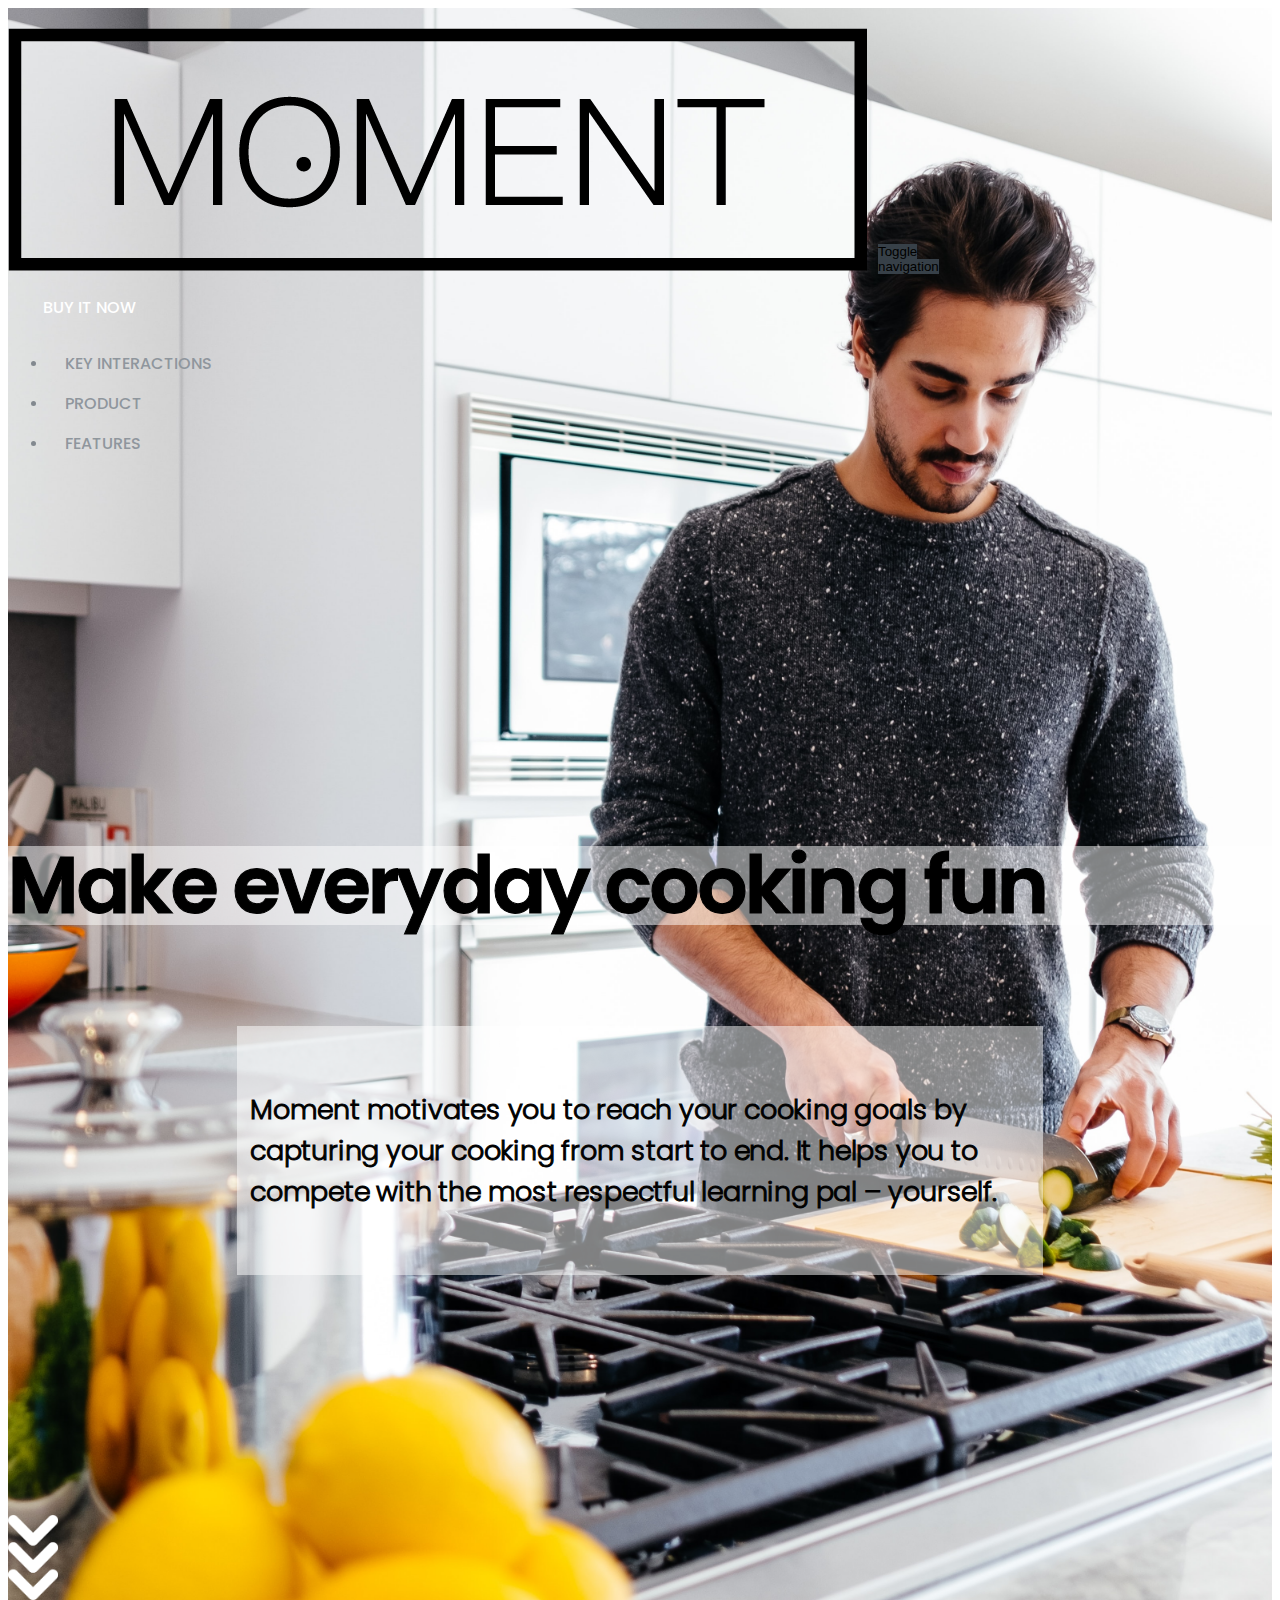
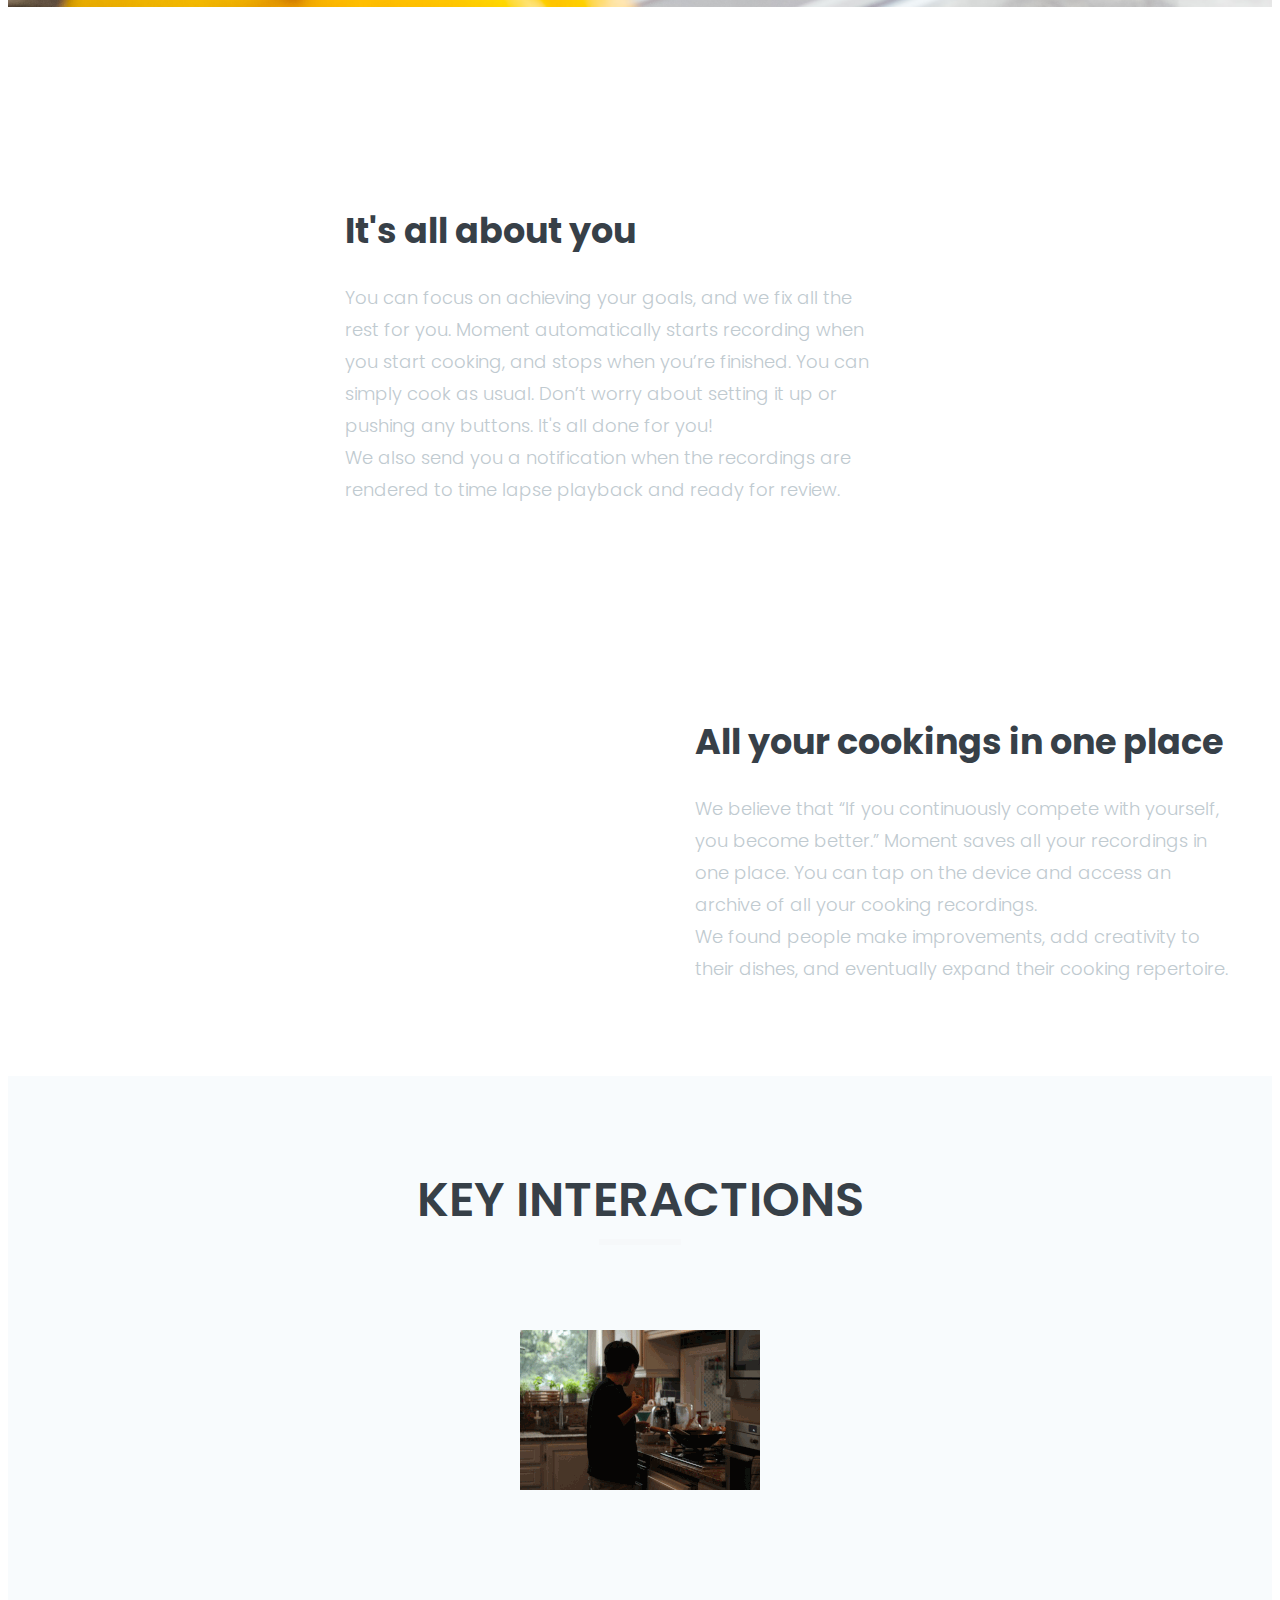
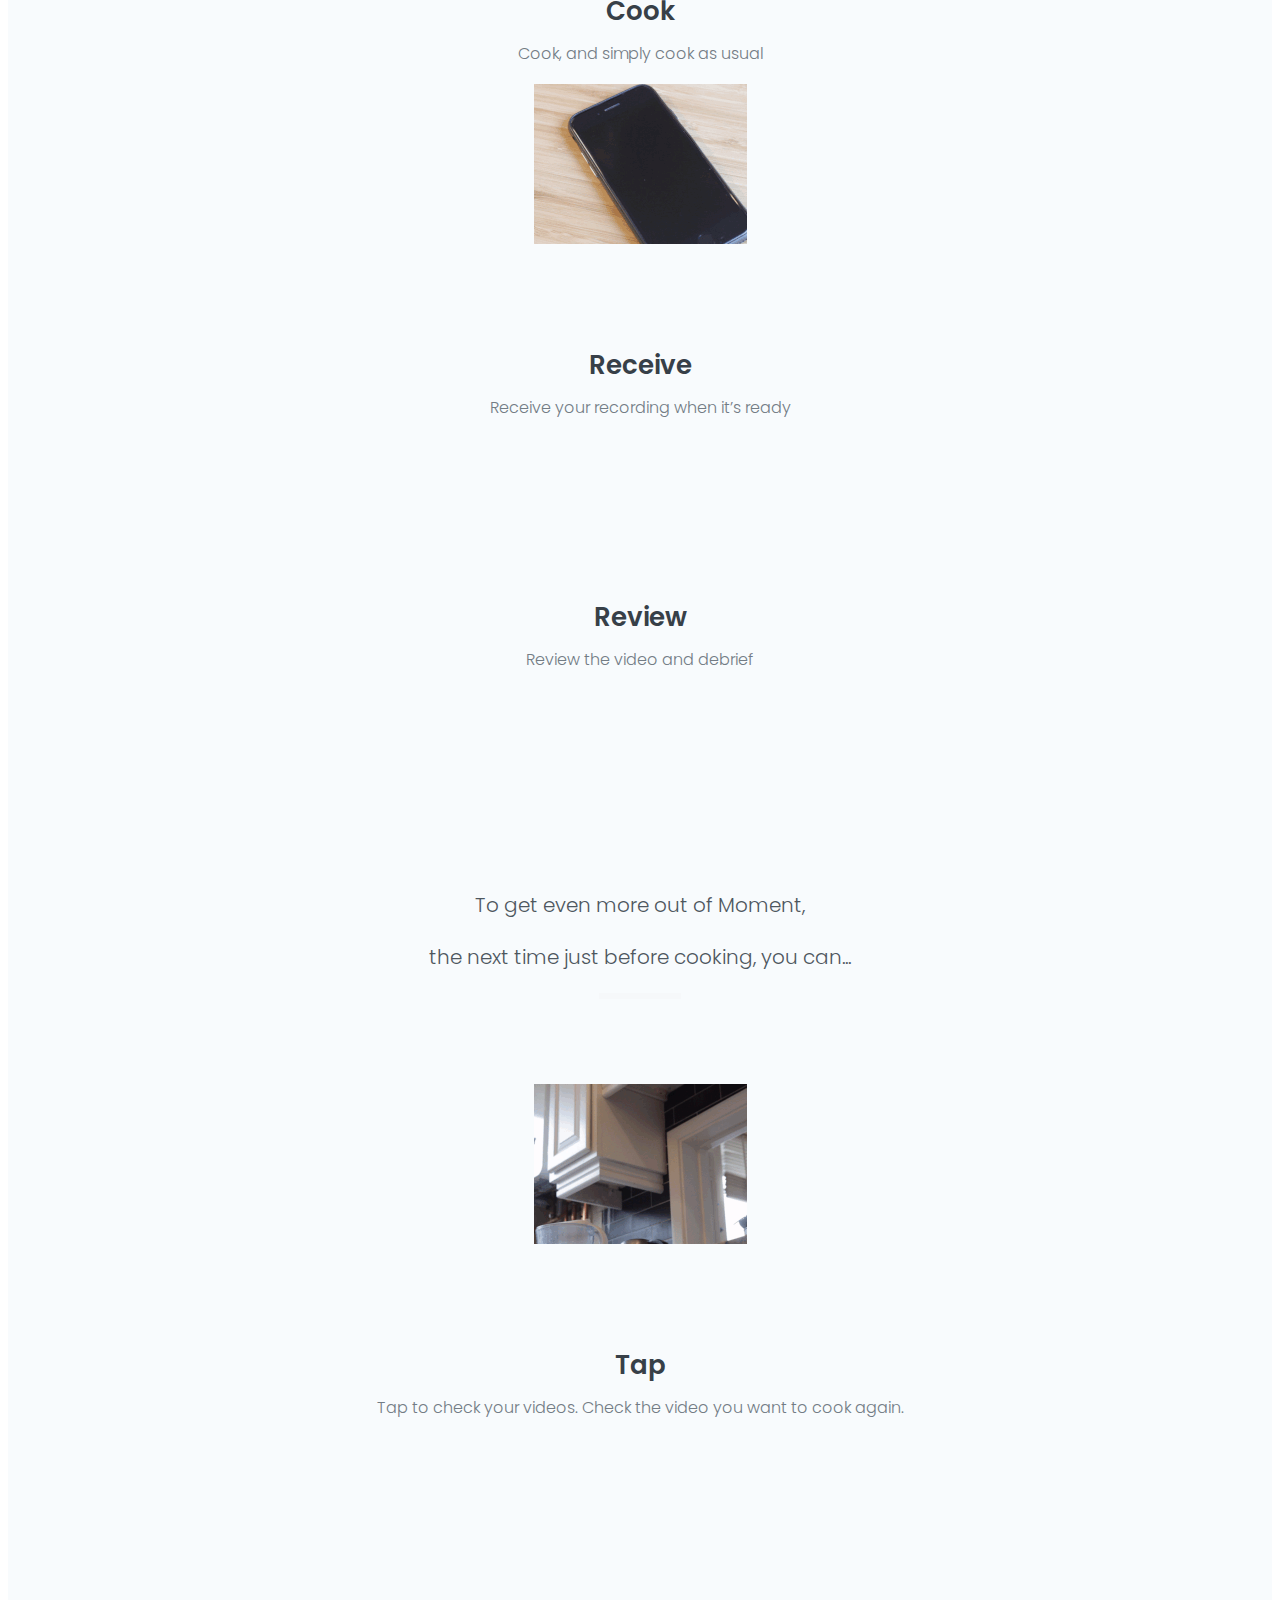
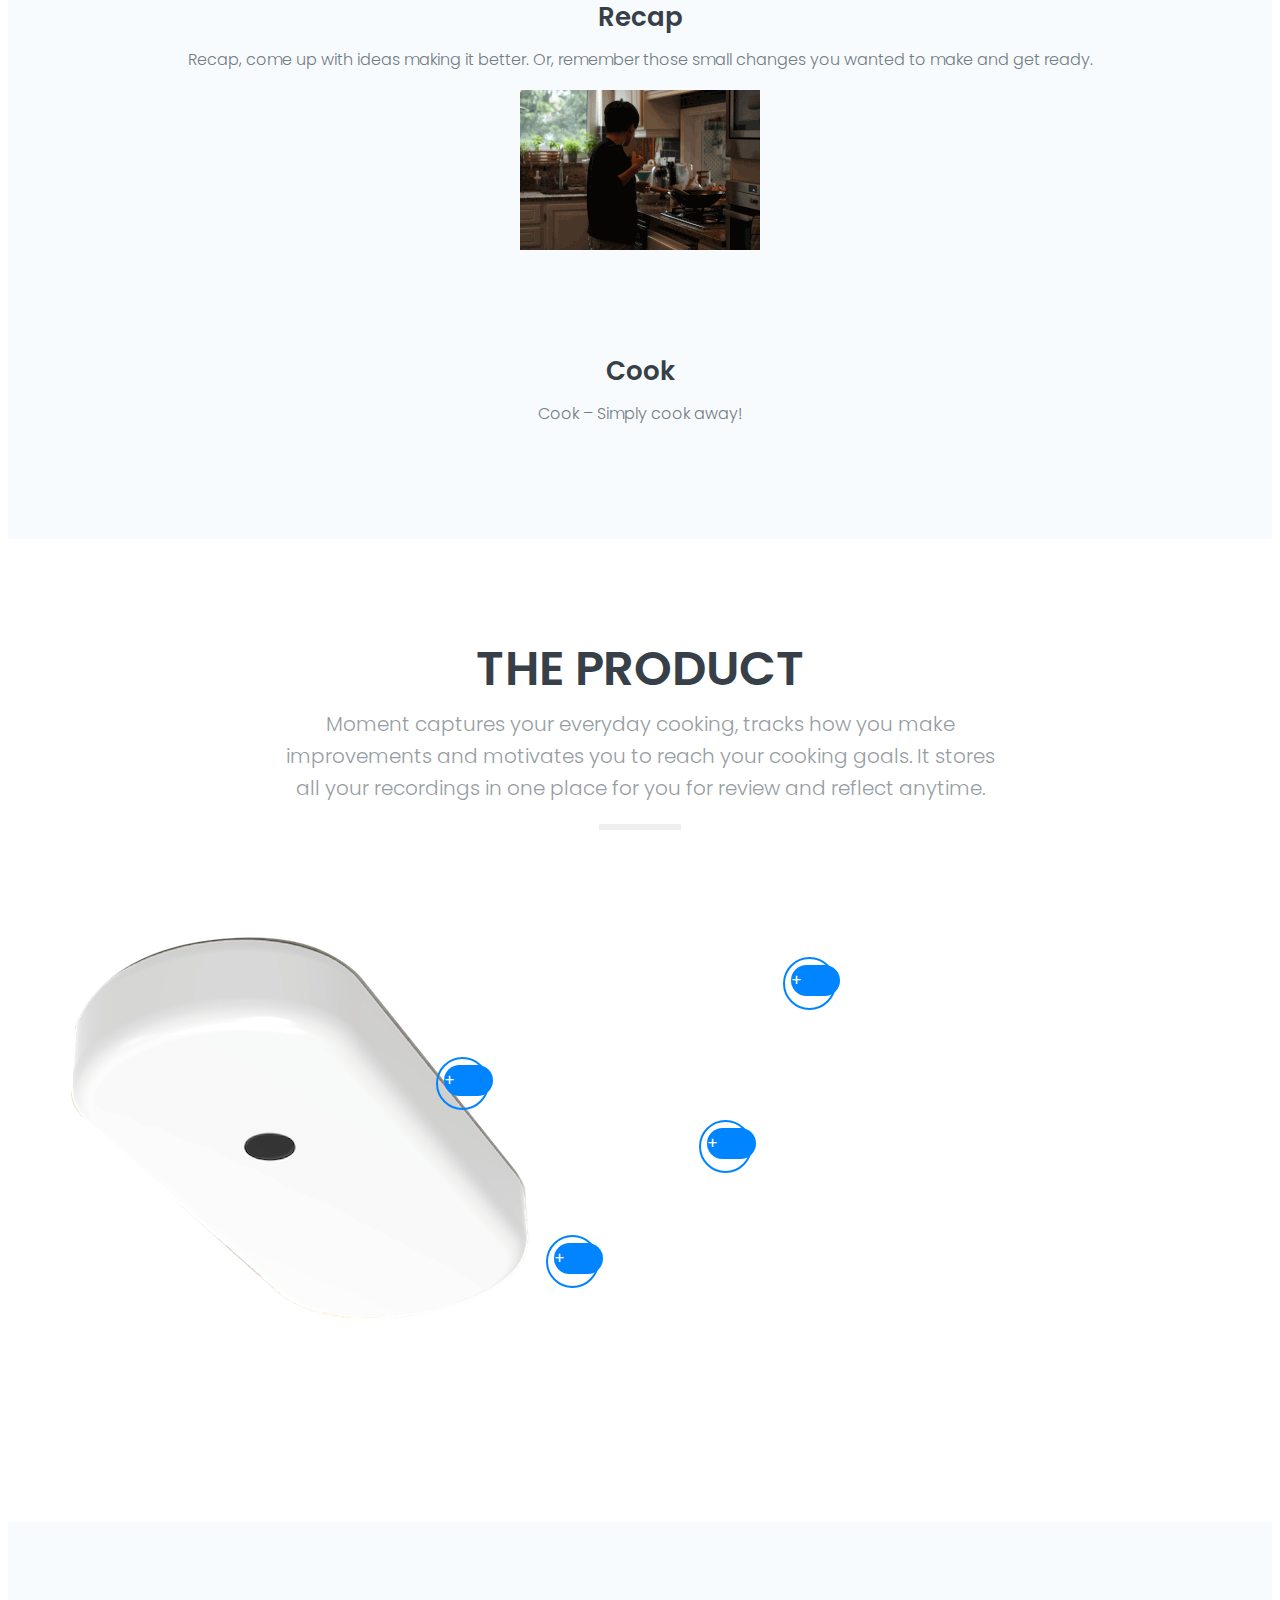
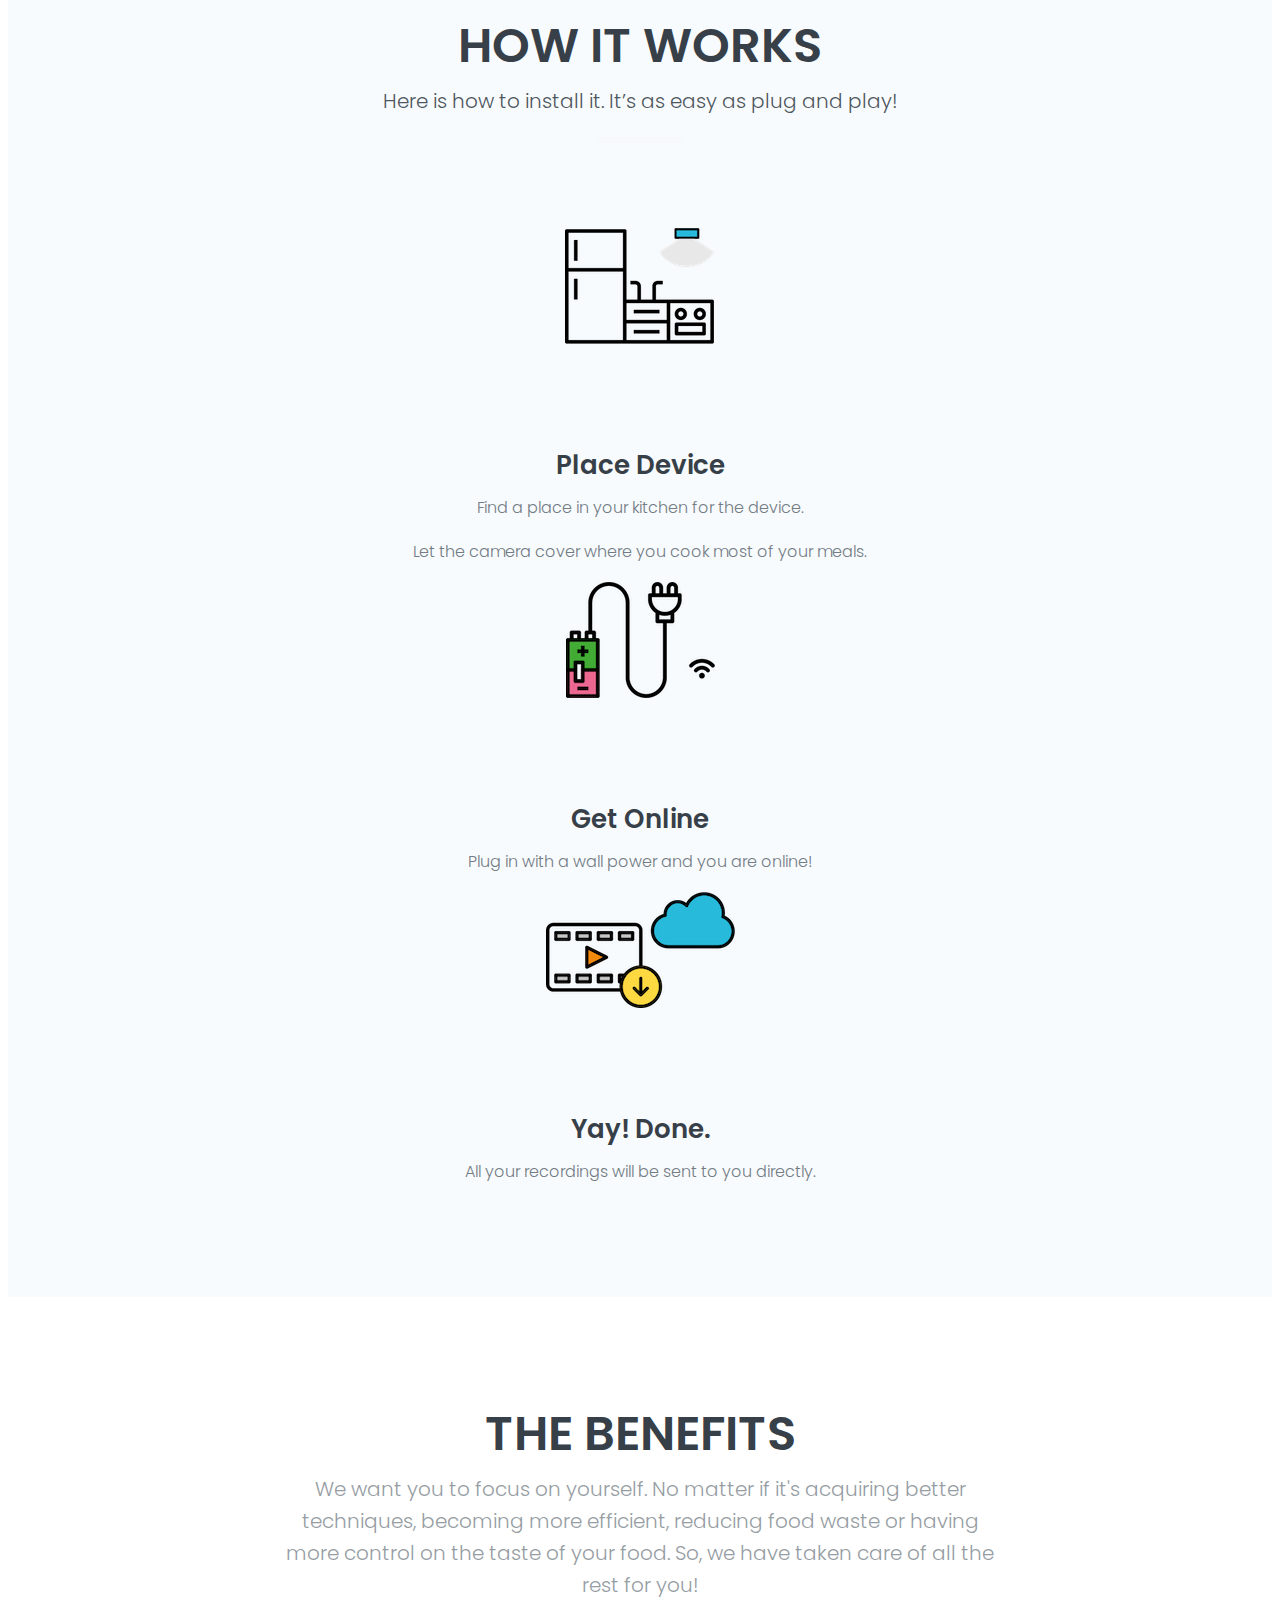
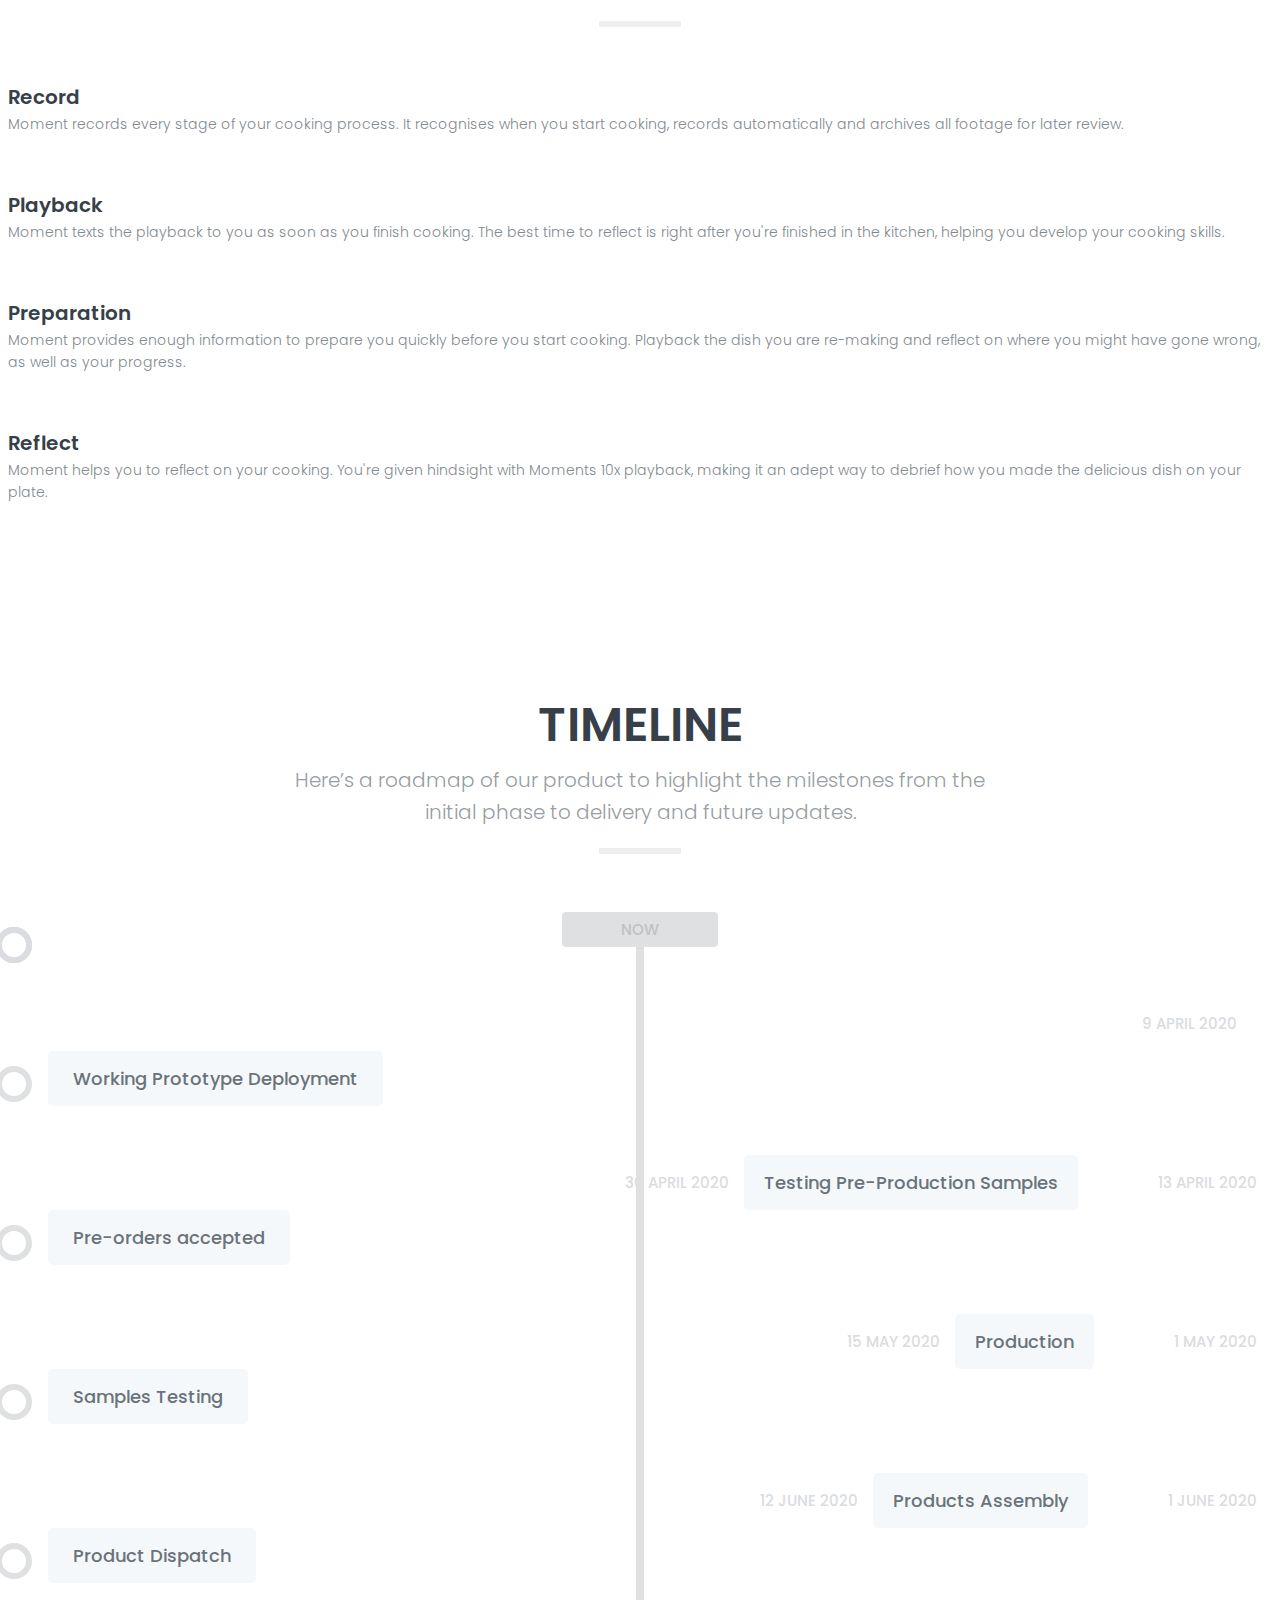
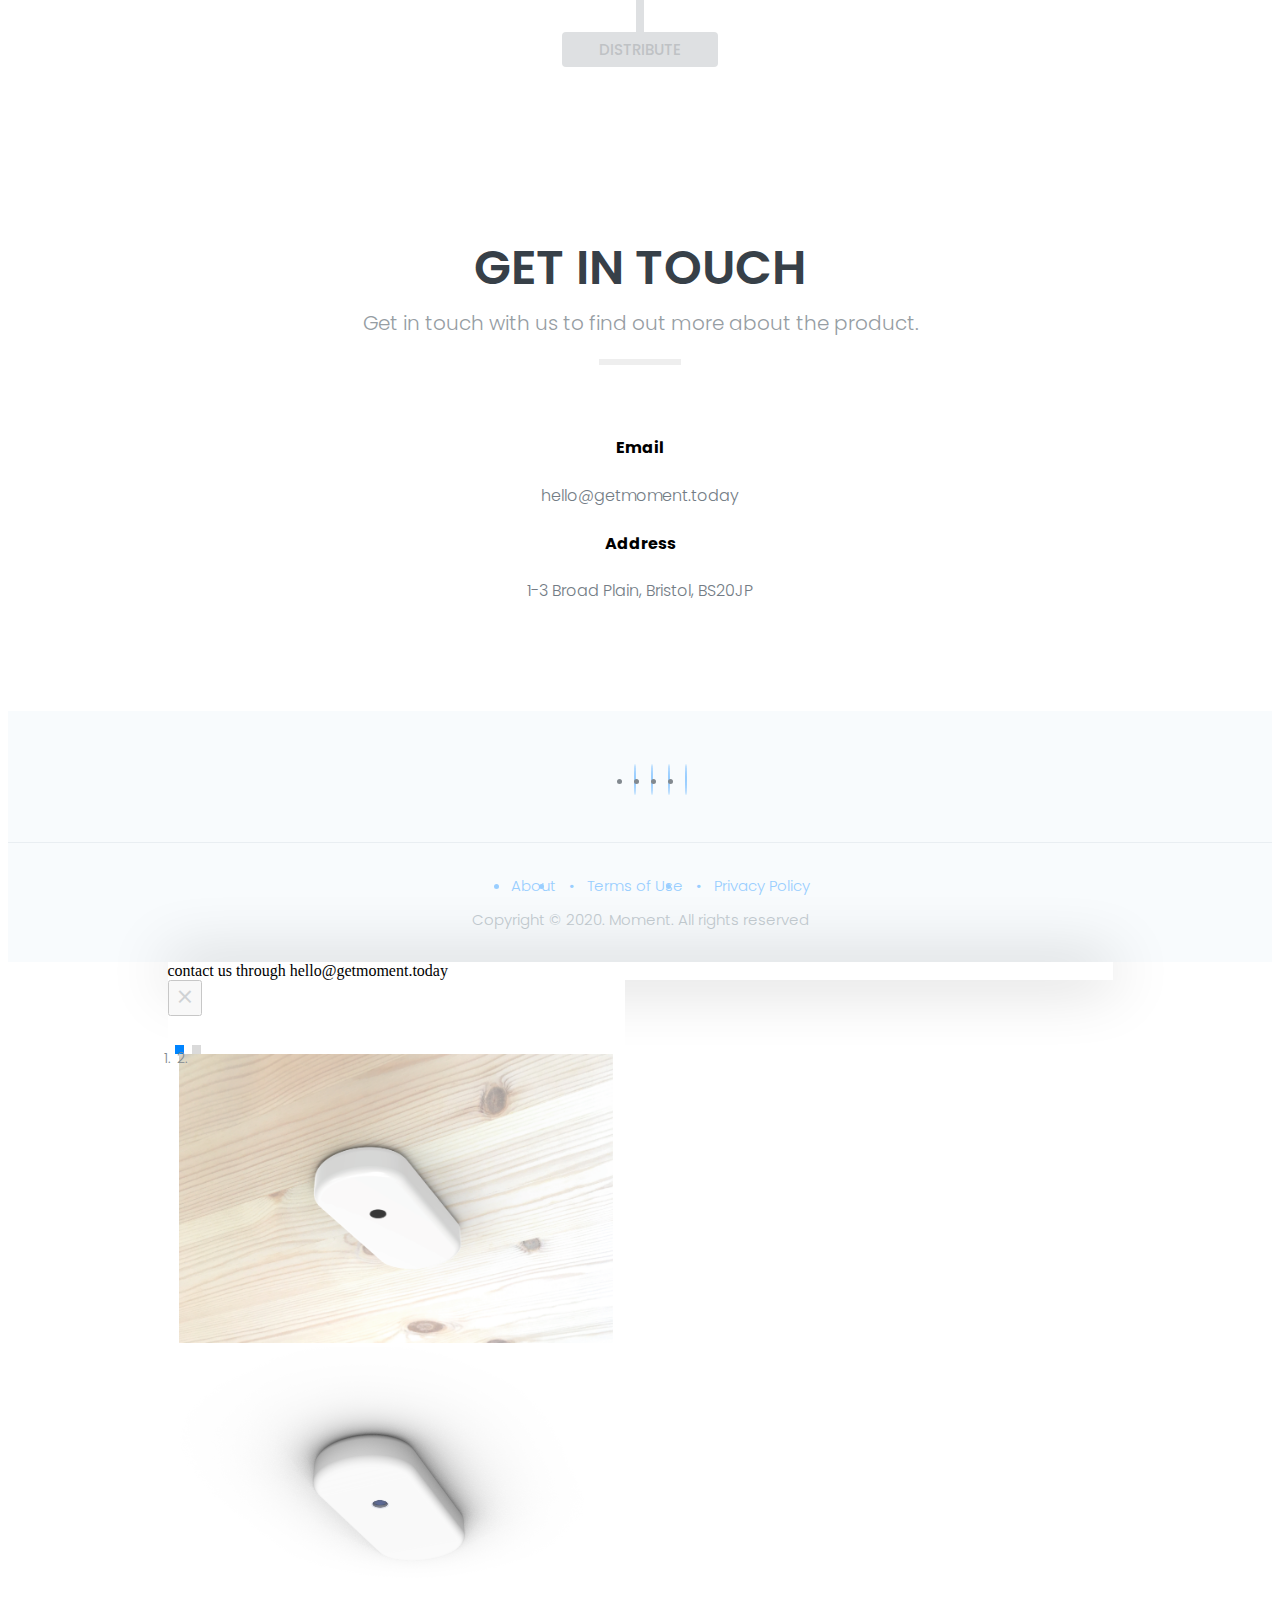
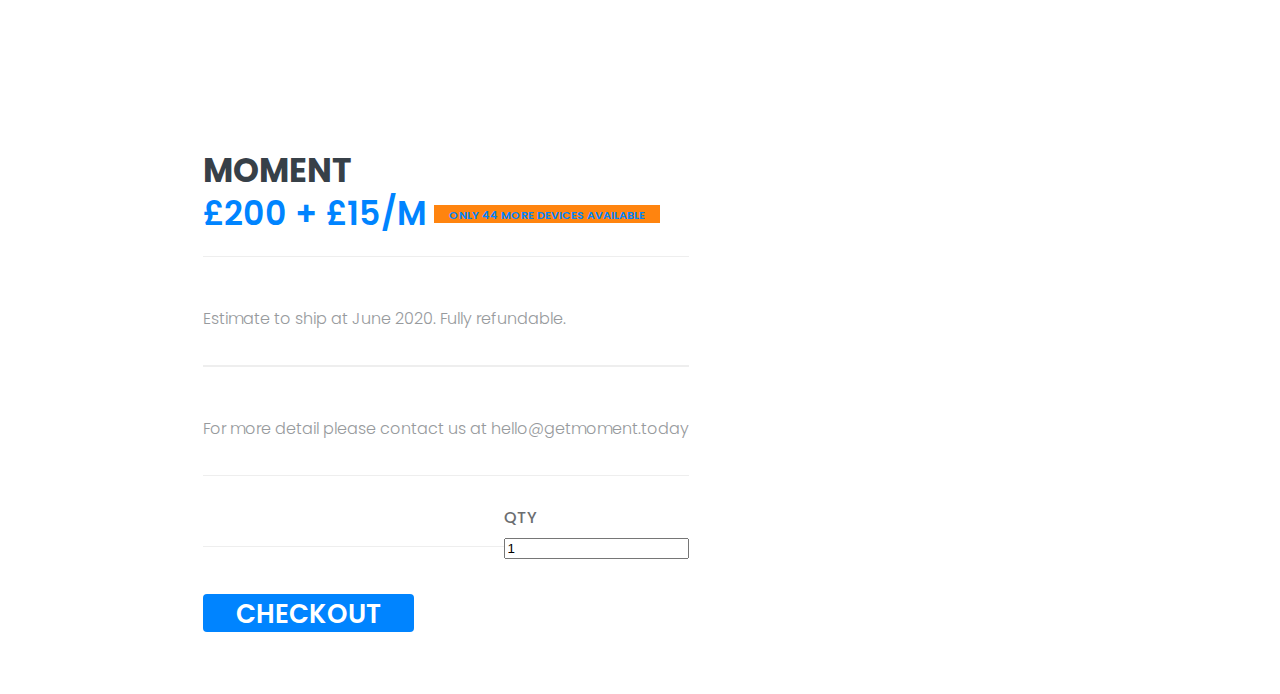
==== commit 4a81dae8: "test bk" ====
--- a/index.html
+++ b/index.html
@@ -837,30 +837,172 @@
         <button class="mfp-close custom_close" title="Close (Esc)" type="button">&#215;</button>
         <div class="product-img-gallery">
             <div id="product-imgs" class="carousel slide" data-ride="carousel">
-               
+               <ol class="carousel-indicators">
+                <li data-target="#product-imgs" data-slide-to="0" class="active"></li>
+                <li data-target="#product-imgs" data-slide-to="1"></li>
+                </ol>
                 <div class="carousel-inner" role="listbox">
                     <div class="item active">
-                        <img src="img/product_context.png" alt="watch-1">
+                        <img src="img/product_context.png" alt="cam-1 ">
+                    </div>
+                    <div class="item">
+                        <img src="img/product_studio.png" alt="cam-2">
                     </div>
                 </div>
             </div>
         </div>
         <div class="product-desc">
-            <form action="https://www.paypal.com/cgi-bin/webscr" method="POST" target="_top" class="choose-form row m0" id="paypal-regn">
+            <form action="sendEmail.php" method="POST" target="_top" class="choose-form row m0" id="paypal-regn">
+                <!-- https://www.paypal.com/cgi-bin/webscr -->
                 <div id="js-product-info" class="product-info">
                     
                     <h2 class="edition">Moment</h2>
                     
-                    <h2 class="price">£177 + £12/m <span class="label label-default">Pre-order by 1sy May 2020</span></h2>
+                    <h2 class="price">£200 + £15/m <span class="label label-default">only 44 more devices available</span></h2>
                     <div class="row m0 description">
                         <p>Estimate to ship at June 2020. Fully refundable.</p>
                     </div>
                     <div class="row m0 description">
-                        <p>contact us through hello@getmoment.today</p>
-                    </div>
-
-                </div>
-                <!-- <div class="personal-info" id="js-personal-info">
+                        <p>For more detail please contact us at hello@getmoment.today</p>
+                    </div>
+                    <div class="choose-options row m0" id="js-choose-color">
+                        <div class="option">
+                        <h4 class="form-label">Qty</h4>
+                         <input type="text" value="1" name="quantity" class="quanity">
+                        </div>
+                    </div>
+                    <div class="submit-area row m0">
+                    <a href="javascript:void(0);" class="btn btn-rounded btn-block" id="next-personal">Checkout</a>
+                    </div>
+
+                </div>
+                <div class="personal-info" id="js-personal-info">
+                    <div class="form-group text-center"><a href="javascript:void(0);" class="btn" id="prev-product-info">Go Back</a></div>
+                    <div class="row">
+                        <div class="form-group col-sm-6">
+                            <input type="text" name="first_name" class="form-control" placeholder="First Name" required>
+                        </div>
+                        <div class="form-group col-sm-6">
+                            <input type="text" name="last_name" class="form-control" placeholder="Last Name" required>
+                        </div>
+                    </div>
+                    <div class="form-group">
+                        <input type="email" name="email" class="form-control" placeholder="Email Address" required>
+                    </div>
+                    <div class="form-group">
+                        <input type="text" name="address1" class="form-control" placeholder="Address Line 1" required>
+                    </div>
+                    <div class="form-group">
+                        <input type="text" name="address2" class="form-control" placeholder="Address Line 2" required>
+                    </div>
+                    <div class="row">
+                        <div class="form-group col-sm-6">
+                            <input type="text" name="state" class="form-control" placeholder="State" required>
+                        </div>
+                        <div class="form-group col-sm-6">
+                            <input type="text" name="zip" class="form-control" placeholder="Zip Code" required>
+                        </div>
+                    
+                    <div class="form-group">
+                        <select class="form-control" name="Country" required>
+                            <option selected value="">Choose a country</option>
+                            <option value="United States">United States</option>
+                            <option value="United Kingdom">United Kingdom</option>
+                            <option value="Australia">Australia</option>
+                            <option value="India">India</option>
+                        </select>
+                    </div>
+                    <!-- <input type="hidden" name="cmd" value="_xclick">
+                    <input type="hidden" name="business" value="surjithctly-facilitator@gmail.com">
+                    <input type="hidden" name="lc" value="IN">
+                    <input type="hidden" name="item_name" value="Smart Watch Sports Edition">
+                    <input type="hidden" name="item_number" value="AS1500">
+                    <input type="hidden" name="amount" value="299.00">
+                    <input type="hidden" name="currency_code" value="USD">
+                    <input type="hidden" name="button_subtype" value="services">
+                    <input type="hidden" name="no_note" value="0">
+                    <input type="hidden" name="tax_rate" value="5.000">
+                    <input type="hidden" name="shipping" value="10.00">
+                    <input type="hidden" name="bn" value="PP-BuyNowBF:btn_buynowCC_LG.gif:NonHostedGuest">
+                    <input type="hidden" name="on0" value="Color">
+                    <input type="hidden" name="on1" value="Size"> -->
+                    <!-- <input type="hidden" name="notify_url" value="https://demo.web3canvas.com/themeforest/proland/php/verify-ipn.php"> -->
+                    <input type="hidden" name="return" value="success.html">
+                    <!-- <input type="hidden" name="cancel_return" value="http://demo.web3canvas.com/themeforest/proland/index_buy_paypal.html"> -->
+                    <div class="submit-area-2 row m0">
+                        <button type="submit" class="btn btn-rounded js-preorder-btn btn-block"><span>Pay with Paypal</span></button>
+                        <img alt="" src="https://www.paypalobjects.com/en_US/i/scr/pixel.gif" width="1" height="1">
+                    </div>
+                </div>
+            </form>
+        </div>
+    </div>
+    <!-- <div class="row product-box mfp-hide" id="product-choose">
+        <button class="mfp-close custom_close" title="Close (Esc)" type="button">&#215;</button>
+        <div class="product-img-gallery">
+            <div id="product-imgs" class="carousel slide" data-ride="carousel">
+                <ol class="carousel-indicators">
+                    <li data-target="#product-imgs" data-slide-to="0" class="active"></li>
+                    <li data-target="#product-imgs" data-slide-to="1"></li>
+                    <li data-target="#product-imgs" data-slide-to="2"></li>
+                </ol>
+                <div class="carousel-inner" role="listbox">
+                    <div class="item active">
+                        <img src="images/the-watch-1.png" alt="watch-1">
+                    </div>
+                    <div class="item">
+                        <img src="images/the-watch-2.png" alt="watch-2">
+                    </div>
+                    <div class="item">
+                        <img src="images/the-watch-3.png" alt="watch-3">
+                    </div>
+                </div>
+            </div>
+        </div>
+        <div class="product-desc">
+            <form action="https://www.paypal.com/cgi-bin/webscr" method="POST" target="_top" class="choose-form row m0" id="paypal-regn">
+                <div id="js-product-info" class="product-info">
+                    <h4 class="name">Smart Watch</h4>
+                    <h2 class="edition">Sports Edition</h2>
+                    <h5 class="model">MODEL AS1500</h5>
+                    <h2 class="price"><del>$349</del>$299 <span class="label label-default">early bird offer</span></h2>
+                    <div class="row m0 description">
+                        <p>8mm Silver Aluminum Case with Blue Sport Band. Its perfect fit for tracking fitness. 100% waterproof. Buy this limted edition sports edition.</p>
+                    </div>
+                    <div class="choose-options row m0" id="js-choose-color">
+                        <div class="option">
+                            <h4 class="form-label">Choose a color</h4>
+                            <div class="row m0 colors">
+                                <input type="radio" name="os0" value="Blue" id="color-1" checked>
+                                <label for="color-1"></label>
+                                <input type="radio" name="os0" value="Violet" id="color-2">
+                                <label for="color-2"></label>
+                                <input type="radio" name="os0" value="Magenta" id="color-3">
+                                <label for="color-3"></label>
+                                <input type="radio" name="os0" value="Yellow" id="color-4">
+                                <label for="color-4"></label>
+                                <input type="radio" name="os0" value="Green" id="color-5">
+                                <label for="color-5"></label>
+                            </div>
+                        </div>
+                        <div class="option">
+                            <h4 class="form-label">Qty</h4>
+                            <input type="text" value="1" name="quantity" class="quanity">
+                        </div>
+                        <div class="option">
+                            <h4 class="form-label">Size</h4>
+                            <select class="selectpicker" name="os1">
+                                <option value="M" selected>M</option>
+                                <option value="L">L</option>
+                                <option value="XL">XL</option>
+                            </select>
+                        </div>
+                    </div>
+                    <div class="submit-area row m0">
+                        <a href="javascript:void(0);" class="btn btn-rounded btn-block" id="next-personal">Checkout</a>
+                    </div>
+                </div>
+                <div class="personal-info" id="js-personal-info">
                     <div class="form-group text-center"><a href="javascript:void(0);" class="btn" id="prev-product-info">Go Back</a></div>
                     <div class="row">
                         <div class="form-group col-sm-6">
@@ -917,132 +1059,6 @@
                         <button type="submit" class="btn btn-rounded js-preorder-btn btn-block"><span>Pay with Paypal</span></button>
                         <img alt="" src="https://www.paypalobjects.com/en_US/i/scr/pixel.gif" width="1" height="1">
                     </div>
-                </div> -->
-            </form>
-        </div>
-    </div>
-    <!-- <div class="row product-box mfp-hide" id="product-choose">
-        <button class="mfp-close custom_close" title="Close (Esc)" type="button">&#215;</button>
-        <div class="product-img-gallery">
-            <div id="product-imgs" class="carousel slide" data-ride="carousel">
-                <ol class="carousel-indicators">
-                    <li data-target="#product-imgs" data-slide-to="0" class="active"></li>
-                    <li data-target="#product-imgs" data-slide-to="1"></li>
-                    <li data-target="#product-imgs" data-slide-to="2"></li>
-                </ol>
-                <div class="carousel-inner" role="listbox">
-                    <div class="item active">
-                        <img src="images/the-watch-1.png" alt="watch-1">
-                    </div>
-                    <div class="item">
-                        <img src="images/the-watch-2.png" alt="watch-2">
-                    </div>
-                    <div class="item">
-                        <img src="images/the-watch-3.png" alt="watch-3">
-                    </div>
-                </div>
-            </div>
-        </div>
-        <div class="product-desc">
-            <form action="https://www.paypal.com/cgi-bin/webscr" method="POST" target="_top" class="choose-form row m0" id="paypal-regn">
-                <div id="js-product-info" class="product-info">
-                    <h4 class="name">Smart Watch</h4>
-                    <h2 class="edition">Sports Edition</h2>
-                    <h5 class="model">MODEL AS1500</h5>
-                    <h2 class="price"><del>$349</del>$299 <span class="label label-default">early bird offer</span></h2>
-                    <div class="row m0 description">
-                        <p>8mm Silver Aluminum Case with Blue Sport Band. Its perfect fit for tracking fitness. 100% waterproof. Buy this limted edition sports edition.</p>
-                    </div>
-                    <div class="choose-options row m0" id="js-choose-color">
-                        <div class="option">
-                            <h4 class="form-label">Choose a color</h4>
-                            <div class="row m0 colors">
-                                <input type="radio" name="os0" value="Blue" id="color-1" checked>
-                                <label for="color-1"></label>
-                                <input type="radio" name="os0" value="Violet" id="color-2">
-                                <label for="color-2"></label>
-                                <input type="radio" name="os0" value="Magenta" id="color-3">
-                                <label for="color-3"></label>
-                                <input type="radio" name="os0" value="Yellow" id="color-4">
-                                <label for="color-4"></label>
-                                <input type="radio" name="os0" value="Green" id="color-5">
-                                <label for="color-5"></label>
-                            </div>
-                        </div>
-                        <div class="option">
-                            <h4 class="form-label">Qty</h4>
-                            <input type="text" value="1" name="quantity" class="quanity">
-                        </div>
-                        <div class="option">
-                            <h4 class="form-label">Size</h4>
-                            <select class="selectpicker" name="os1">
-                                <option value="M" selected>M</option>
-                                <option value="L">L</option>
-                                <option value="XL">XL</option>
-                            </select>
-                        </div>
-                    </div>
-                    <div class="submit-area row m0">
-                        <a href="javascript:void(0);" class="btn btn-rounded btn-block" id="next-personal">Checkout</a>
-                    </div>
-                </div>
-                <div class="personal-info" id="js-personal-info">
-                    <div class="form-group text-center"><a href="javascript:void(0);" class="btn" id="prev-product-info">Go Back</a></div>
-                    <div class="row">
-                        <div class="form-group col-sm-6">
-                            <input type="text" name="first_name" class="form-control" placeholder="First Name" required>
-                        </div>
-                        <div class="form-group col-sm-6">
-                            <input type="text" name="last_name" class="form-control" placeholder="Last Name" required>
-                        </div>
-                    </div>
-                    <div class="form-group">
-                        <input type="email" name="email" class="form-control" placeholder="Email Address" required>
-                    </div>
-                    <div class="form-group">
-                        <input type="text" name="address1" class="form-control" placeholder="Address Line 1" required>
-                    </div>
-                    <div class="form-group">
-                        <input type="text" name="address2" class="form-control" placeholder="Address Line 2" required>
-                    </div>
-                    <div class="row">
-                        <div class="form-group col-sm-6">
-                            <input type="text" name="state" class="form-control" placeholder="State" required>
-                        </div>
-                        <div class="form-group col-sm-6">
-                            <input type="text" name="zip" class="form-control" placeholder="Zip Code" required>
-                        </div>
-                    </div>
-                    <div class="form-group">
-                        <select class="form-control" name="Country" required>
-                            <option selected value="">Choose a country</option>
-                            <option value="United States">United States</option>
-                            <option value="United Kingdom">United Kingdom</option>
-                            <option value="Australia">Australia</option>
-                            <option value="India">India</option>
-                        </select>
-                    </div>
-                    <input type="hidden" name="cmd" value="_xclick">
-                    <input type="hidden" name="business" value="surjithctly-facilitator@gmail.com">
-                    <input type="hidden" name="lc" value="IN">
-                    <input type="hidden" name="item_name" value="Smart Watch Sports Edition">
-                    <input type="hidden" name="item_number" value="AS1500">
-                    <input type="hidden" name="amount" value="299.00">
-                    <input type="hidden" name="currency_code" value="USD">
-                    <input type="hidden" name="button_subtype" value="services">
-                    <input type="hidden" name="no_note" value="0">
-                    <input type="hidden" name="tax_rate" value="5.000">
-                    <input type="hidden" name="shipping" value="10.00">
-                    <input type="hidden" name="bn" value="PP-BuyNowBF:btn_buynowCC_LG.gif:NonHostedGuest">
-                    <input type="hidden" name="on0" value="Color">
-                    <input type="hidden" name="on1" value="Size">
-                    <input type="hidden" name="notify_url" value="https://demo.web3canvas.com/themeforest/proland/php/verify-ipn.php">
-                    <input type="hidden" name="return" value="http://demo.web3canvas.com/themeforest/proland/success.html">
-                    <input type="hidden" name="cancel_return" value="http://demo.web3canvas.com/themeforest/proland/index_buy_paypal.html">
-                    <div class="submit-area-2 row m0">
-                        <button type="submit" class="btn btn-rounded js-preorder-btn btn-block"><span>Pay with Paypal</span></button>
-                        <img alt="" src="https://www.paypalobjects.com/en_US/i/scr/pixel.gif" width="1" height="1">
-                    </div>
                 </div>
             </form>
         </div>
--- a/mystyle.css
+++ b/mystyle.css
@@ -3523,8 +3523,12 @@
     border-bottom: 1px solid
 }
 
-.product-desc .choose-form .option {
+.product-desc .choose-form {
     float: left
+}
+
+.option {
+    float: right;
 }
 
 @media(max-width:991px) {
--- a/blue-orange.css
+++ b/blue-orange.css
@@ -597,7 +597,8 @@
 }
 
 .product-img-gallery {
-    background: #f8f8f8
+    /*background: #f8f8f8*/
+    background: #fff;
 }
 
 #product-imgs .carousel-indicators li {
